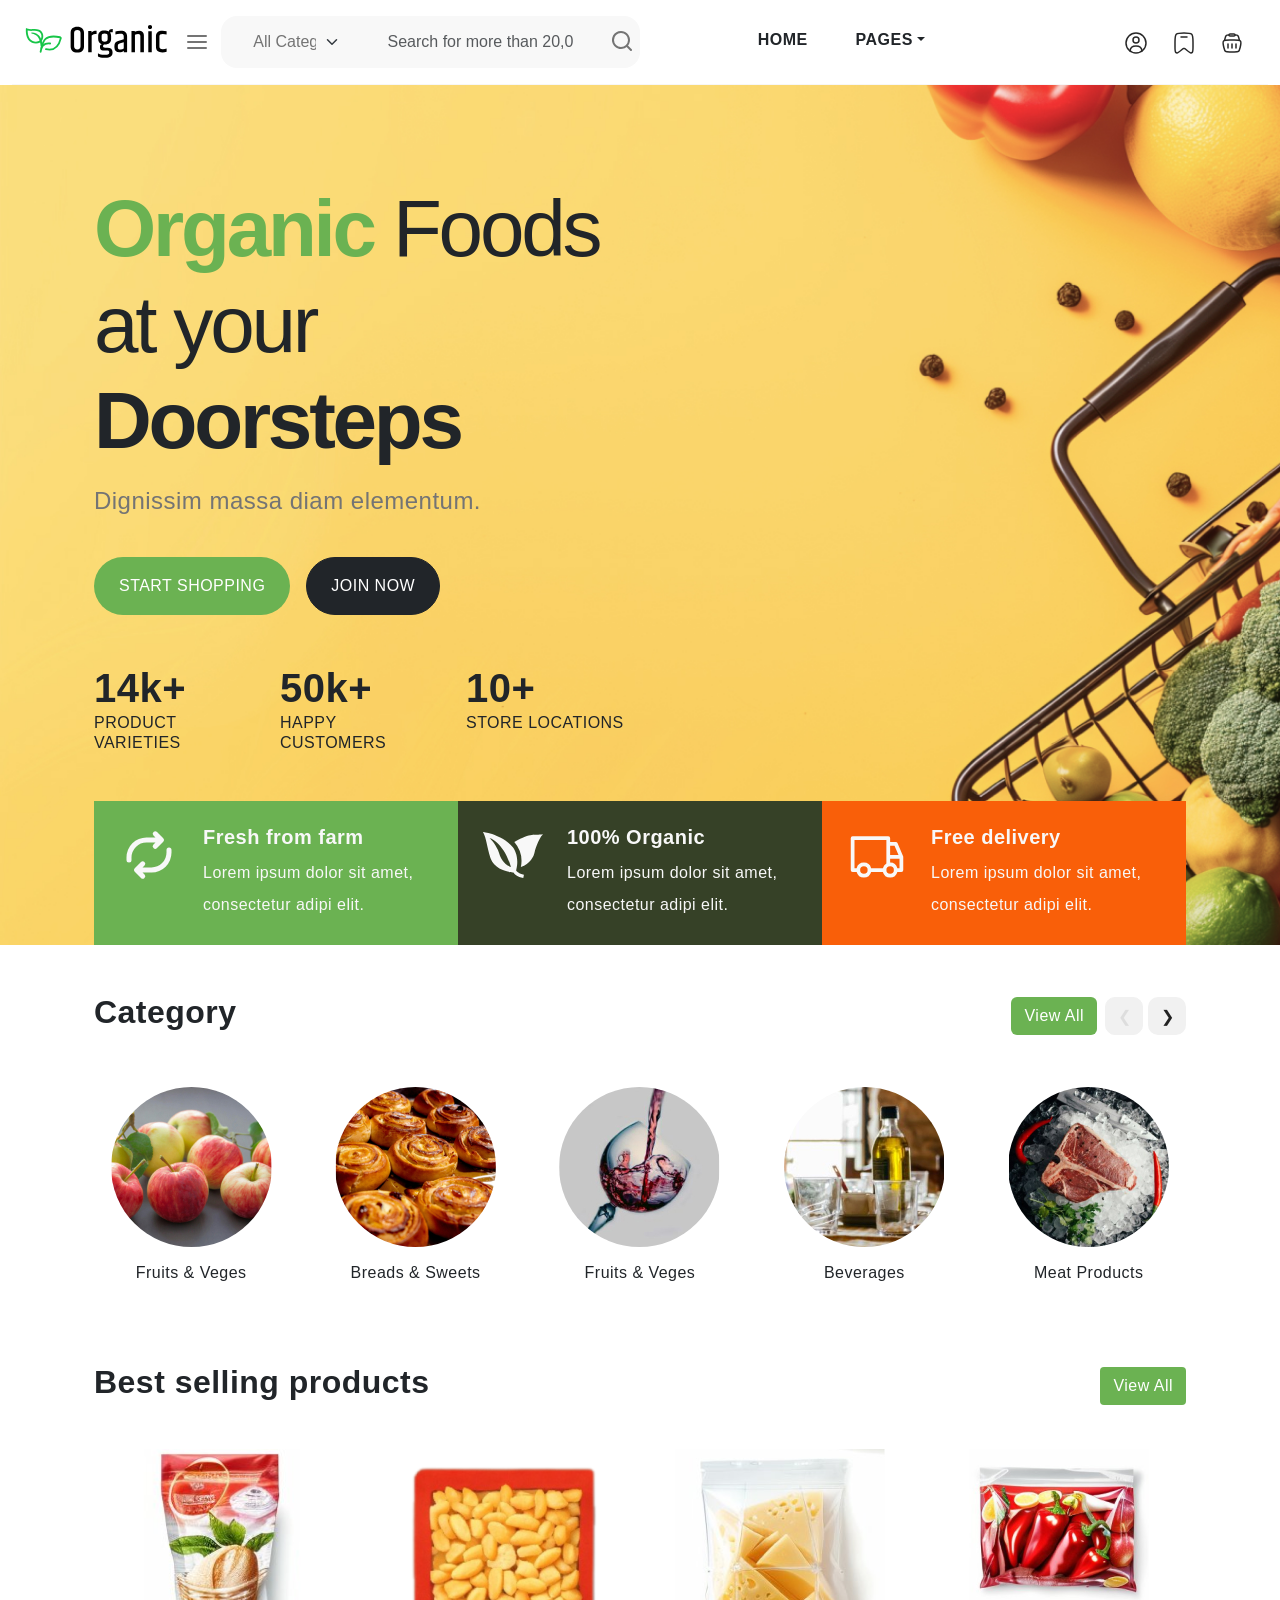
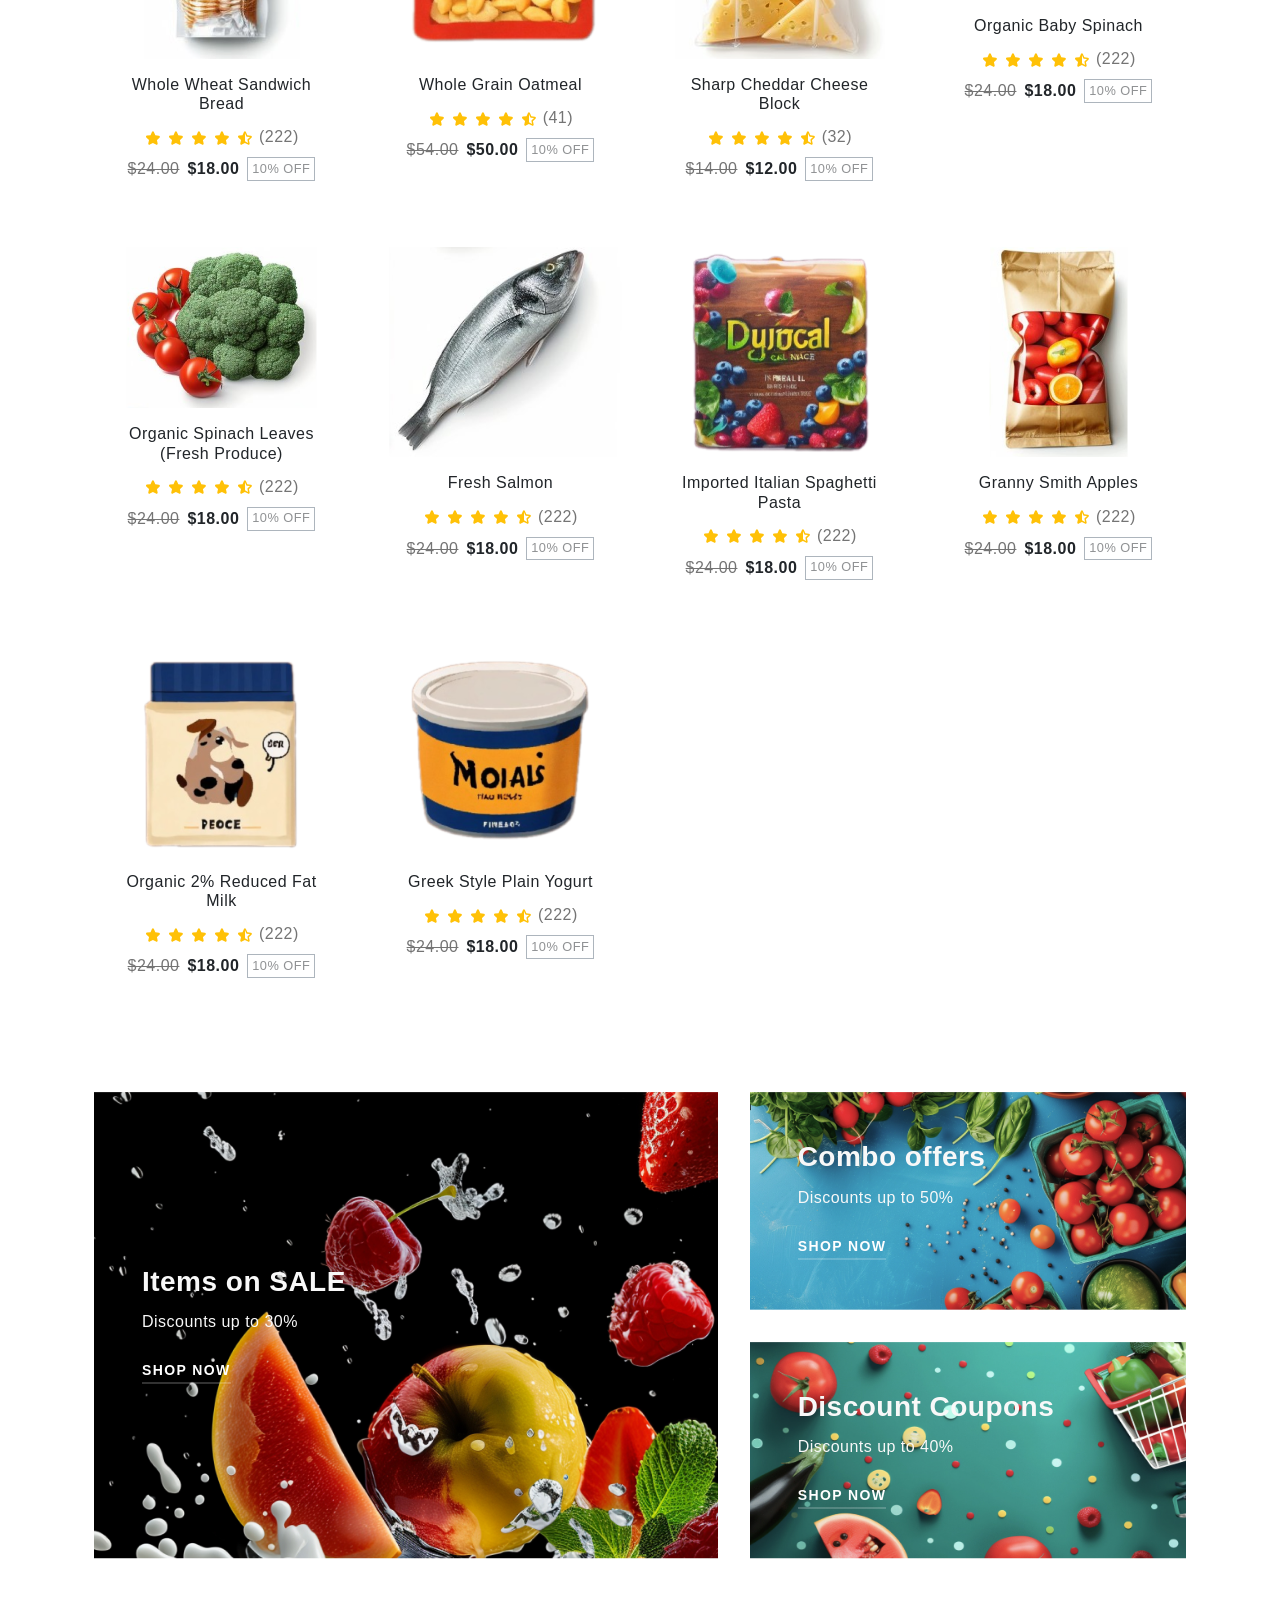
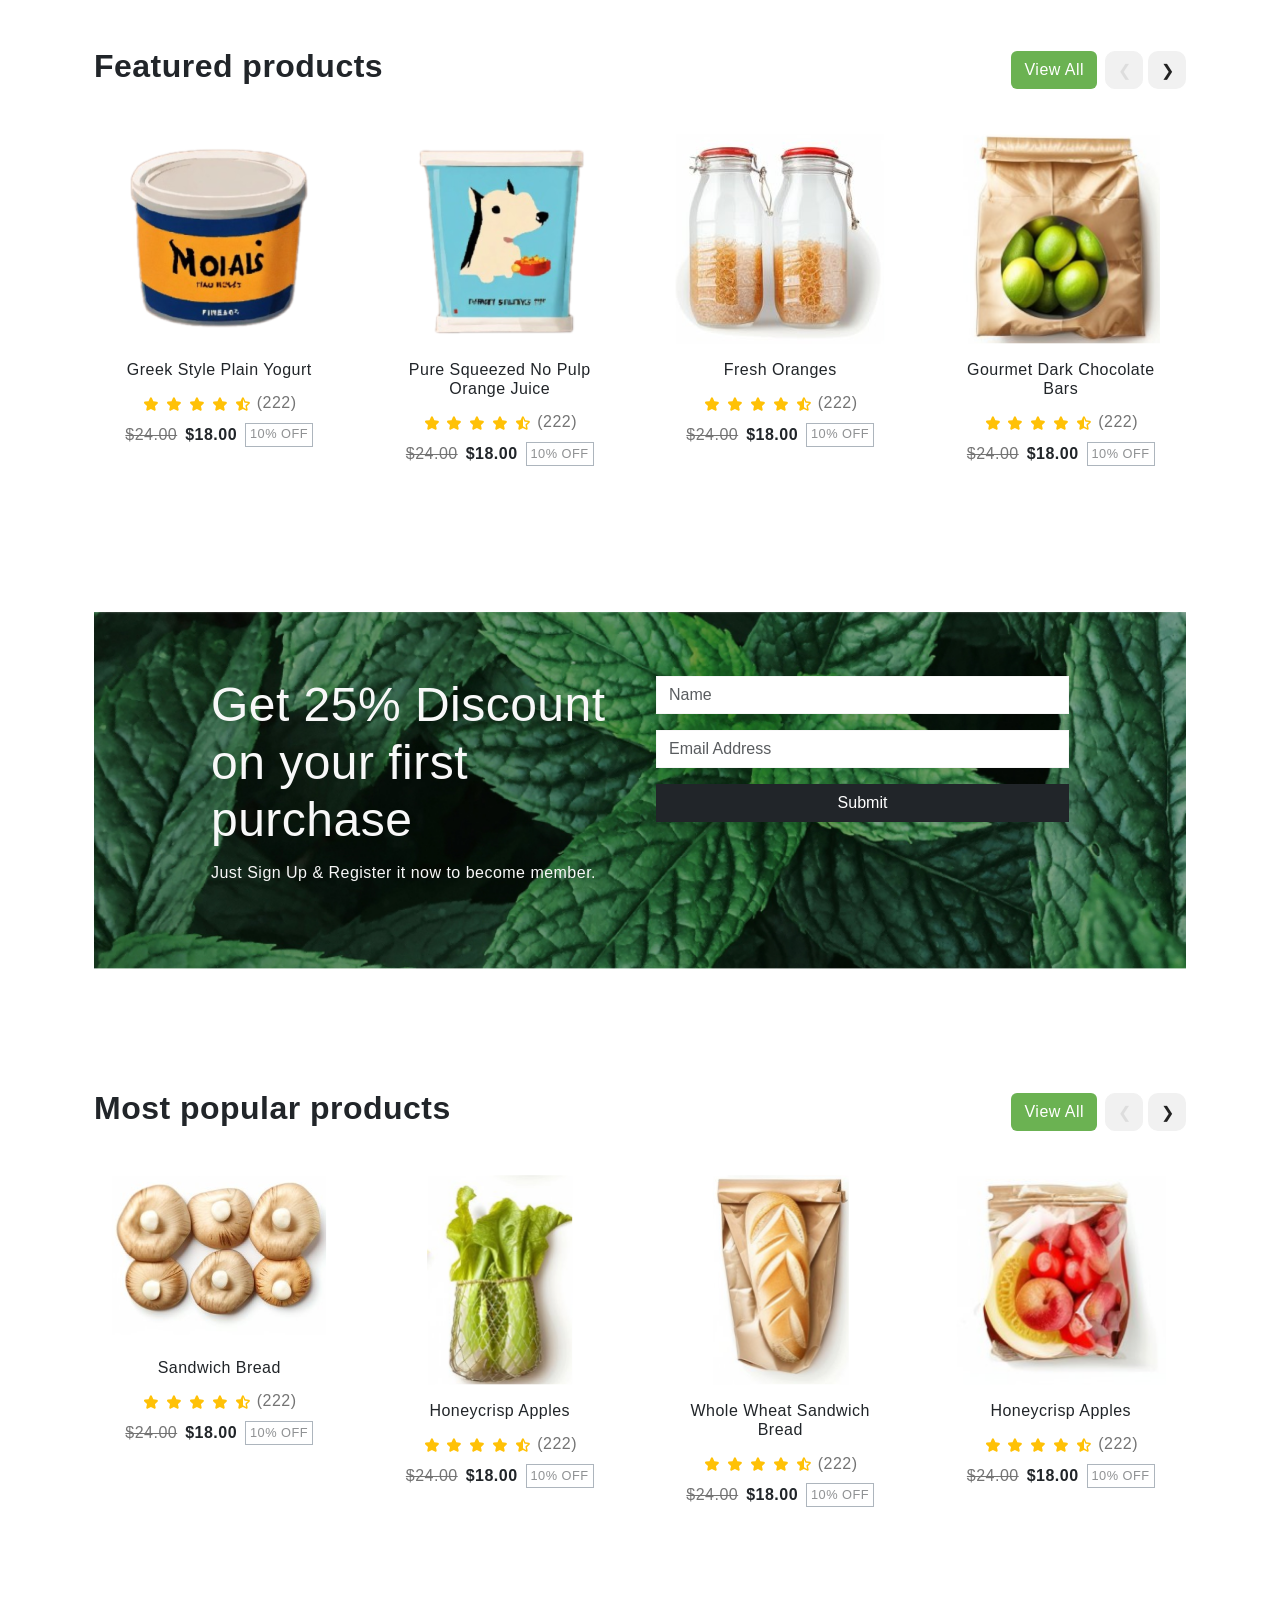
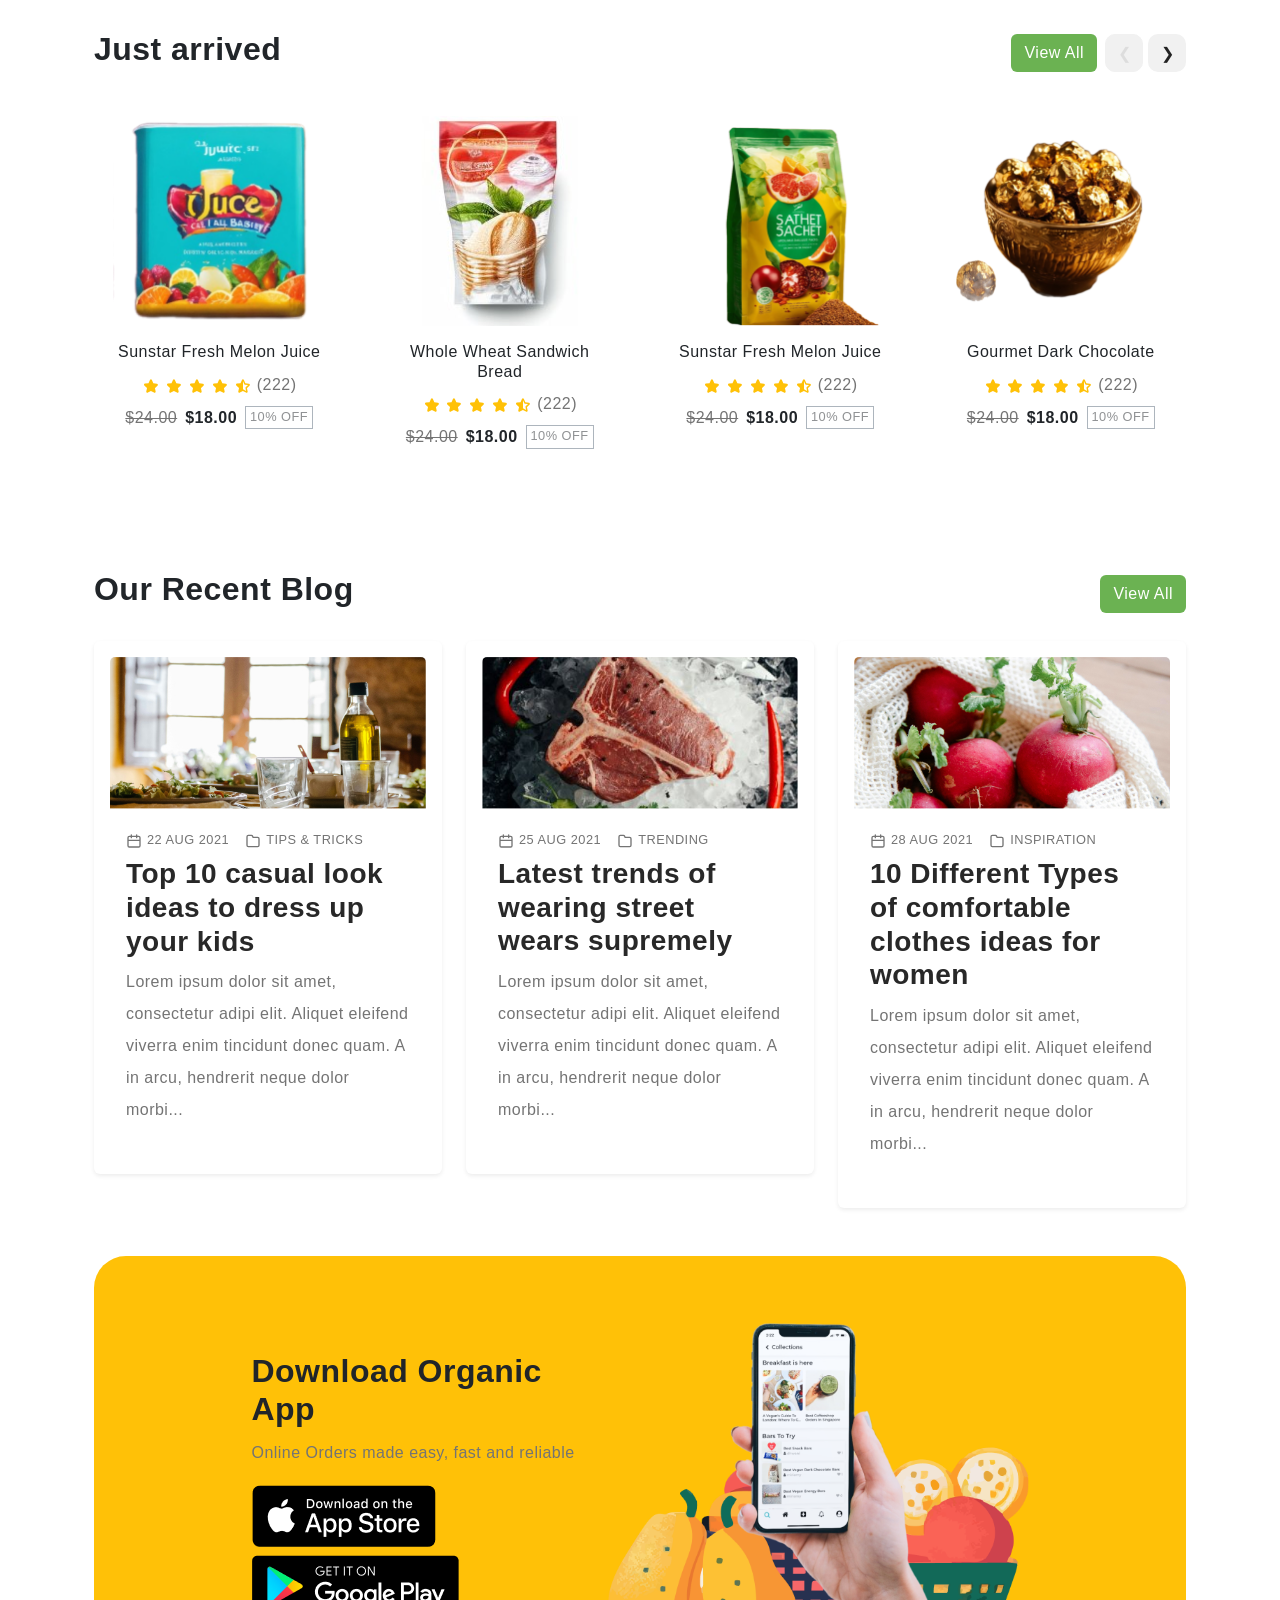
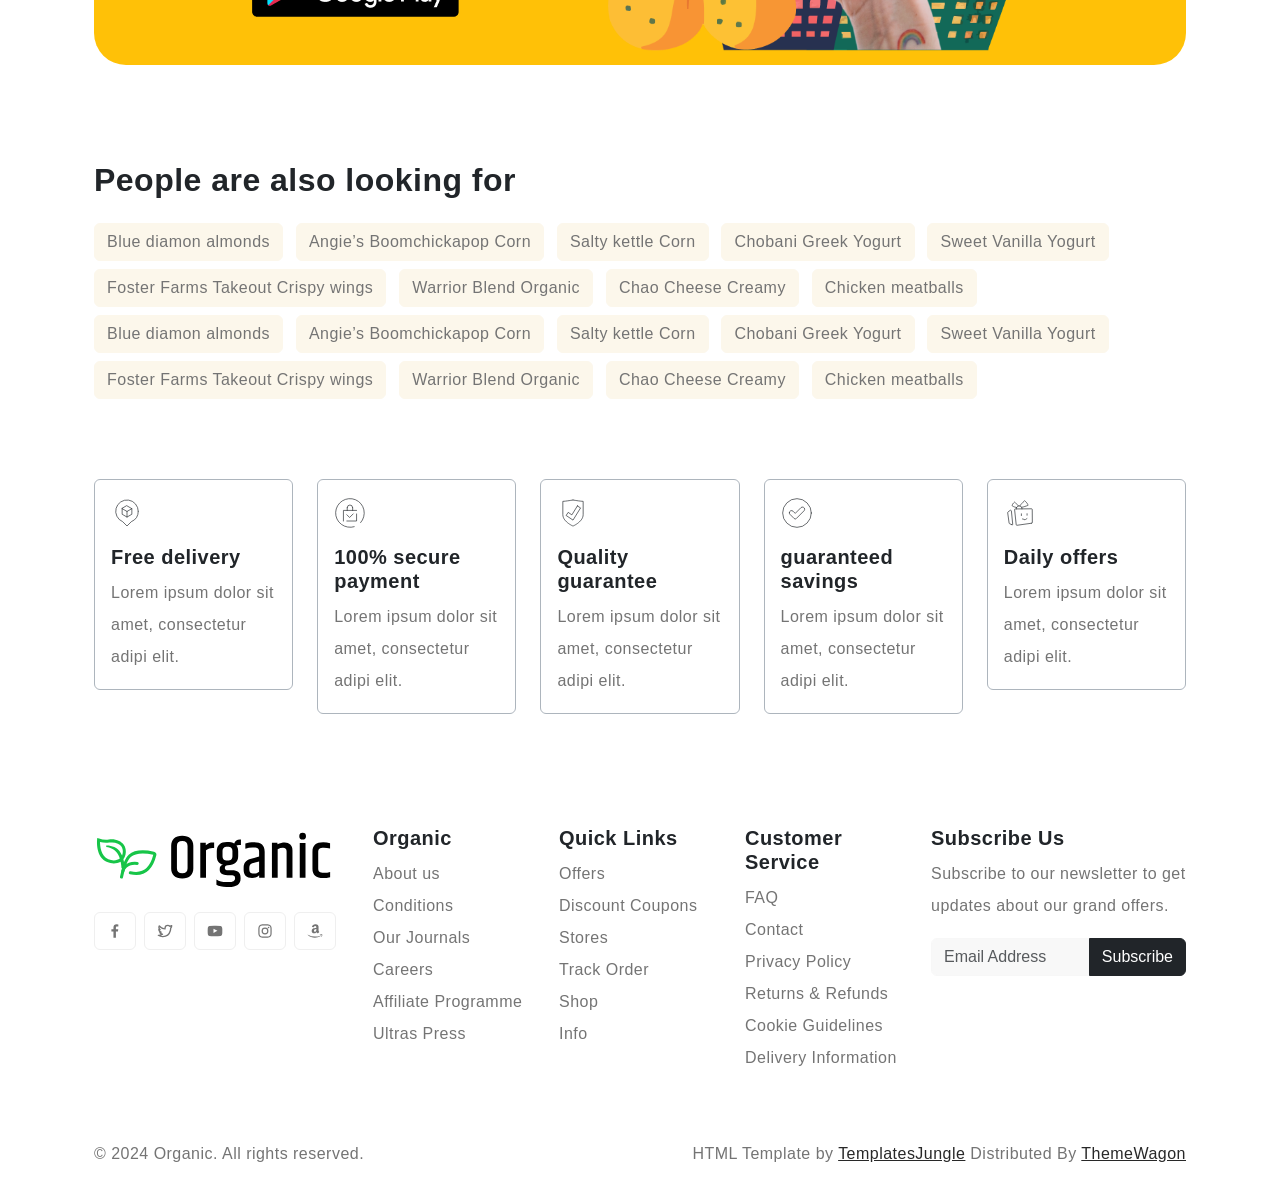
==== high-fidelity-prototype/organic-1.0.0/index.html @ 36dbe355 "add new bootstrap template" ====
<!DOCTYPE html>
<html lang="en">
  <head>
    <title>Organic - Grocery Store HTML Website Template</title>
    <meta charset="utf-8">
    <meta http-equiv="X-UA-Compatible" content="IE=edge">
    <meta name="viewport" content="width=device-width, initial-scale=1.0">
    <meta name="format-detection" content="telephone=no">
    <meta name="apple-mobile-web-app-capable" content="yes">
    <meta name="author" content="">
    <meta name="keywords" content="">
    <meta name="description" content="">

    <link rel="stylesheet" href="https://cdn.jsdelivr.net/npm/swiper@9/swiper-bundle.min.css">
    <link href="https://cdn.jsdelivr.net/npm/bootstrap@5.3.0-alpha3/dist/css/bootstrap.min.css" rel="stylesheet" integrity="sha384-KK94CHFLLe+nY2dmCWGMq91rCGa5gtU4mk92HdvYe+M/SXH301p5ILy+dN9+nJOZ" crossorigin="anonymous">
    <link rel="stylesheet" type="text/css" href="css/vendor.css">
    <link rel="stylesheet" type="text/css" href="style.css">

    <link rel="preconnect" href="https://fonts.googleapis.com">
    <link rel="preconnect" href="https://fonts.gstatic.com" crossorigin>
    <link href="https://fonts.googleapis.com/css2?family=Nunito:wght@400;700&family=Open+Sans:ital,wght@0,400;0,700;1,400;1,700&display=swap" rel="stylesheet">

  </head>
  <body>

    <svg xmlns="http://www.w3.org/2000/svg" style="display: none;">
      <defs>
        <symbol xmlns="http://www.w3.org/2000/svg" id="facebook" viewBox="0 0 24 24"><path fill="currentColor" d="M15.12 5.32H17V2.14A26.11 26.11 0 0 0 14.26 2c-2.72 0-4.58 1.66-4.58 4.7v2.62H6.61v3.56h3.07V22h3.68v-9.12h3.06l.46-3.56h-3.52V7.05c0-1.05.28-1.73 1.76-1.73Z"/></symbol>
        <symbol xmlns="http://www.w3.org/2000/svg" id="twitter" viewBox="0 0 24 24"><path fill="currentColor" d="M22.991 3.95a1 1 0 0 0-1.51-.86a7.48 7.48 0 0 1-1.874.794a5.152 5.152 0 0 0-3.374-1.242a5.232 5.232 0 0 0-5.223 5.063a11.032 11.032 0 0 1-6.814-3.924a1.012 1.012 0 0 0-.857-.365a.999.999 0 0 0-.785.5a5.276 5.276 0 0 0-.242 4.769l-.002.001a1.041 1.041 0 0 0-.496.89a3.042 3.042 0 0 0 .027.439a5.185 5.185 0 0 0 1.568 3.312a.998.998 0 0 0-.066.77a5.204 5.204 0 0 0 2.362 2.922a7.465 7.465 0 0 1-3.59.448A1 1 0 0 0 1.45 19.3a12.942 12.942 0 0 0 7.01 2.061a12.788 12.788 0 0 0 12.465-9.363a12.822 12.822 0 0 0 .535-3.646l-.001-.2a5.77 5.77 0 0 0 1.532-4.202Zm-3.306 3.212a.995.995 0 0 0-.234.702c.01.165.009.331.009.488a10.824 10.824 0 0 1-.454 3.08a10.685 10.685 0 0 1-10.546 7.93a10.938 10.938 0 0 1-2.55-.301a9.48 9.48 0 0 0 2.942-1.564a1 1 0 0 0-.602-1.786a3.208 3.208 0 0 1-2.214-.935q.224-.042.445-.105a1 1 0 0 0-.08-1.943a3.198 3.198 0 0 1-2.25-1.726a5.3 5.3 0 0 0 .545.046a1.02 1.02 0 0 0 .984-.696a1 1 0 0 0-.4-1.137a3.196 3.196 0 0 1-1.425-2.673c0-.066.002-.133.006-.198a13.014 13.014 0 0 0 8.21 3.48a1.02 1.02 0 0 0 .817-.36a1 1 0 0 0 .206-.867a3.157 3.157 0 0 1-.087-.729a3.23 3.23 0 0 1 3.226-3.226a3.184 3.184 0 0 1 2.345 1.02a.993.993 0 0 0 .921.298a9.27 9.27 0 0 0 1.212-.322a6.681 6.681 0 0 1-1.026 1.524Z"/></symbol>
        <symbol xmlns="http://www.w3.org/2000/svg" id="youtube" viewBox="0 0 24 24"><path fill="currentColor" d="M23 9.71a8.5 8.5 0 0 0-.91-4.13a2.92 2.92 0 0 0-1.72-1A78.36 78.36 0 0 0 12 4.27a78.45 78.45 0 0 0-8.34.3a2.87 2.87 0 0 0-1.46.74c-.9.83-1 2.25-1.1 3.45a48.29 48.29 0 0 0 0 6.48a9.55 9.55 0 0 0 .3 2a3.14 3.14 0 0 0 .71 1.36a2.86 2.86 0 0 0 1.49.78a45.18 45.18 0 0 0 6.5.33c3.5.05 6.57 0 10.2-.28a2.88 2.88 0 0 0 1.53-.78a2.49 2.49 0 0 0 .61-1a10.58 10.58 0 0 0 .52-3.4c.04-.56.04-3.94.04-4.54ZM9.74 14.85V8.66l5.92 3.11c-1.66.92-3.85 1.96-5.92 3.08Z"/></symbol>
        <symbol xmlns="http://www.w3.org/2000/svg" id="instagram" viewBox="0 0 24 24"><path fill="currentColor" d="M17.34 5.46a1.2 1.2 0 1 0 1.2 1.2a1.2 1.2 0 0 0-1.2-1.2Zm4.6 2.42a7.59 7.59 0 0 0-.46-2.43a4.94 4.94 0 0 0-1.16-1.77a4.7 4.7 0 0 0-1.77-1.15a7.3 7.3 0 0 0-2.43-.47C15.06 2 14.72 2 12 2s-3.06 0-4.12.06a7.3 7.3 0 0 0-2.43.47a4.78 4.78 0 0 0-1.77 1.15a4.7 4.7 0 0 0-1.15 1.77a7.3 7.3 0 0 0-.47 2.43C2 8.94 2 9.28 2 12s0 3.06.06 4.12a7.3 7.3 0 0 0 .47 2.43a4.7 4.7 0 0 0 1.15 1.77a4.78 4.78 0 0 0 1.77 1.15a7.3 7.3 0 0 0 2.43.47C8.94 22 9.28 22 12 22s3.06 0 4.12-.06a7.3 7.3 0 0 0 2.43-.47a4.7 4.7 0 0 0 1.77-1.15a4.85 4.85 0 0 0 1.16-1.77a7.59 7.59 0 0 0 .46-2.43c0-1.06.06-1.4.06-4.12s0-3.06-.06-4.12ZM20.14 16a5.61 5.61 0 0 1-.34 1.86a3.06 3.06 0 0 1-.75 1.15a3.19 3.19 0 0 1-1.15.75a5.61 5.61 0 0 1-1.86.34c-1 .05-1.37.06-4 .06s-3 0-4-.06a5.73 5.73 0 0 1-1.94-.3a3.27 3.27 0 0 1-1.1-.75a3 3 0 0 1-.74-1.15a5.54 5.54 0 0 1-.4-1.9c0-1-.06-1.37-.06-4s0-3 .06-4a5.54 5.54 0 0 1 .35-1.9A3 3 0 0 1 5 5a3.14 3.14 0 0 1 1.1-.8A5.73 5.73 0 0 1 8 3.86c1 0 1.37-.06 4-.06s3 0 4 .06a5.61 5.61 0 0 1 1.86.34a3.06 3.06 0 0 1 1.19.8a3.06 3.06 0 0 1 .75 1.1a5.61 5.61 0 0 1 .34 1.9c.05 1 .06 1.37.06 4s-.01 3-.06 4ZM12 6.87A5.13 5.13 0 1 0 17.14 12A5.12 5.12 0 0 0 12 6.87Zm0 8.46A3.33 3.33 0 1 1 15.33 12A3.33 3.33 0 0 1 12 15.33Z"/></symbol>
        <symbol xmlns="http://www.w3.org/2000/svg" id="amazon" viewBox="0 0 24 24"><path fill="currentColor" d="M1.04 17.52q.1-.16.32-.02a21.308 21.308 0 0 0 10.88 2.9a21.524 21.524 0 0 0 7.74-1.46q.1-.04.29-.12t.27-.12a.356.356 0 0 1 .47.12q.17.24-.11.44q-.36.26-.92.6a14.99 14.99 0 0 1-3.84 1.58A16.175 16.175 0 0 1 12 22a16.017 16.017 0 0 1-5.9-1.09a16.246 16.246 0 0 1-4.98-3.07a.273.273 0 0 1-.12-.2a.215.215 0 0 1 .04-.12Zm6.02-5.7a4.036 4.036 0 0 1 .68-2.36A4.197 4.197 0 0 1 9.6 7.98a10.063 10.063 0 0 1 2.66-.66q.54-.06 1.76-.16v-.34a3.562 3.562 0 0 0-.28-1.72a1.5 1.5 0 0 0-1.32-.6h-.16a2.189 2.189 0 0 0-1.14.42a1.64 1.64 0 0 0-.62 1a.508.508 0 0 1-.4.46L7.8 6.1q-.34-.08-.34-.36a.587.587 0 0 1 .02-.14a3.834 3.834 0 0 1 1.67-2.64A6.268 6.268 0 0 1 12.26 2h.5a5.054 5.054 0 0 1 3.56 1.18a3.81 3.81 0 0 1 .37.43a3.875 3.875 0 0 1 .27.41a2.098 2.098 0 0 1 .18.52q.08.34.12.47a2.856 2.856 0 0 1 .06.56q.02.43.02.51v4.84a2.868 2.868 0 0 0 .15.95a2.475 2.475 0 0 0 .29.62q.14.19.46.61a.599.599 0 0 1 .12.32a.346.346 0 0 1-.16.28q-1.66 1.44-1.8 1.56a.557.557 0 0 1-.58.04q-.28-.24-.49-.46t-.3-.32a4.466 4.466 0 0 1-.29-.39q-.2-.29-.28-.39a4.91 4.91 0 0 1-2.2 1.52a6.038 6.038 0 0 1-1.68.2a3.505 3.505 0 0 1-2.53-.95a3.553 3.553 0 0 1-.99-2.69Zm3.44-.4a1.895 1.895 0 0 0 .39 1.25a1.294 1.294 0 0 0 1.05.47a1.022 1.022 0 0 0 .17-.02a1.022 1.022 0 0 1 .15-.02a2.033 2.033 0 0 0 1.3-1.08a3.13 3.13 0 0 0 .33-.83a3.8 3.8 0 0 0 .12-.73q.01-.28.01-.92v-.5a7.287 7.287 0 0 0-1.76.16a2.144 2.144 0 0 0-1.76 2.22Zm8.4 6.44a.626.626 0 0 1 .12-.16a3.14 3.14 0 0 1 .96-.46a6.52 6.52 0 0 1 1.48-.22a1.195 1.195 0 0 1 .38.02q.9.08 1.08.3a.655.655 0 0 1 .08.36v.14a4.56 4.56 0 0 1-.38 1.65a3.84 3.84 0 0 1-1.06 1.53a.302.302 0 0 1-.18.08a.177.177 0 0 1-.08-.02q-.12-.06-.06-.22a7.632 7.632 0 0 0 .74-2.42a.513.513 0 0 0-.08-.32q-.2-.24-1.12-.24q-.34 0-.8.04q-.5.06-.92.12a.232.232 0 0 1-.16-.04a.065.065 0 0 1-.02-.08a.153.153 0 0 1 .02-.06Z"/></symbol>

        <symbol xmlns="http://www.w3.org/2000/svg" id="menu" viewBox="0 0 24 24"><path fill="currentColor" d="M2 6a1 1 0 0 1 1-1h18a1 1 0 1 1 0 2H3a1 1 0 0 1-1-1m0 6.032a1 1 0 0 1 1-1h18a1 1 0 1 1 0 2H3a1 1 0 0 1-1-1m1 5.033a1 1 0 1 0 0 2h18a1 1 0 0 0 0-2z"/></symbol>
        <symbol xmlns="http://www.w3.org/2000/svg" id="link" viewBox="0 0 24 24"><path fill="currentColor" d="M12 19a1 1 0 1 0-1-1a1 1 0 0 0 1 1Zm5 0a1 1 0 1 0-1-1a1 1 0 0 0 1 1Zm0-4a1 1 0 1 0-1-1a1 1 0 0 0 1 1Zm-5 0a1 1 0 1 0-1-1a1 1 0 0 0 1 1Zm7-12h-1V2a1 1 0 0 0-2 0v1H8V2a1 1 0 0 0-2 0v1H5a3 3 0 0 0-3 3v14a3 3 0 0 0 3 3h14a3 3 0 0 0 3-3V6a3 3 0 0 0-3-3Zm1 17a1 1 0 0 1-1 1H5a1 1 0 0 1-1-1v-9h16Zm0-11H4V6a1 1 0 0 1 1-1h1v1a1 1 0 0 0 2 0V5h8v1a1 1 0 0 0 2 0V5h1a1 1 0 0 1 1 1ZM7 15a1 1 0 1 0-1-1a1 1 0 0 0 1 1Zm0 4a1 1 0 1 0-1-1a1 1 0 0 0 1 1Z"/></symbol>
        <symbol xmlns="http://www.w3.org/2000/svg" id="arrow-right" viewBox="0 0 24 24"><path fill="currentColor" d="M17.92 11.62a1 1 0 0 0-.21-.33l-5-5a1 1 0 0 0-1.42 1.42l3.3 3.29H7a1 1 0 0 0 0 2h7.59l-3.3 3.29a1 1 0 0 0 0 1.42a1 1 0 0 0 1.42 0l5-5a1 1 0 0 0 .21-.33a1 1 0 0 0 0-.76Z"/></symbol>
        <symbol xmlns="http://www.w3.org/2000/svg" id="category" viewBox="0 0 24 24"><path fill="currentColor" d="M19 5.5h-6.28l-.32-1a3 3 0 0 0-2.84-2H5a3 3 0 0 0-3 3v13a3 3 0 0 0 3 3h14a3 3 0 0 0 3-3v-10a3 3 0 0 0-3-3Zm1 13a1 1 0 0 1-1 1H5a1 1 0 0 1-1-1v-13a1 1 0 0 1 1-1h4.56a1 1 0 0 1 .95.68l.54 1.64a1 1 0 0 0 .95.68h7a1 1 0 0 1 1 1Z"/></symbol>
        <symbol xmlns="http://www.w3.org/2000/svg" id="calendar" viewBox="0 0 24 24"><path fill="currentColor" d="M19 4h-2V3a1 1 0 0 0-2 0v1H9V3a1 1 0 0 0-2 0v1H5a3 3 0 0 0-3 3v12a3 3 0 0 0 3 3h14a3 3 0 0 0 3-3V7a3 3 0 0 0-3-3Zm1 15a1 1 0 0 1-1 1H5a1 1 0 0 1-1-1v-7h16Zm0-9H4V7a1 1 0 0 1 1-1h2v1a1 1 0 0 0 2 0V6h6v1a1 1 0 0 0 2 0V6h2a1 1 0 0 1 1 1Z"/></symbol>
        <symbol xmlns="http://www.w3.org/2000/svg" id="heart" viewBox="0 0 24 24"><path fill="currentColor" d="M20.16 4.61A6.27 6.27 0 0 0 12 4a6.27 6.27 0 0 0-8.16 9.48l7.45 7.45a1 1 0 0 0 1.42 0l7.45-7.45a6.27 6.27 0 0 0 0-8.87Zm-1.41 7.46L12 18.81l-6.75-6.74a4.28 4.28 0 0 1 3-7.3a4.25 4.25 0 0 1 3 1.25a1 1 0 0 0 1.42 0a4.27 4.27 0 0 1 6 6.05Z"/></symbol>
        <symbol xmlns="http://www.w3.org/2000/svg" id="plus" viewBox="0 0 24 24"><path fill="currentColor" d="M19 11h-6V5a1 1 0 0 0-2 0v6H5a1 1 0 0 0 0 2h6v6a1 1 0 0 0 2 0v-6h6a1 1 0 0 0 0-2Z"/></symbol>
        <symbol xmlns="http://www.w3.org/2000/svg" id="minus" viewBox="0 0 24 24"><path fill="currentColor" d="M19 11H5a1 1 0 0 0 0 2h14a1 1 0 0 0 0-2Z"/></symbol>
        <symbol xmlns="http://www.w3.org/2000/svg" id="cart" viewBox="0 0 24 24"><path fill="currentColor" d="M8.5 19a1.5 1.5 0 1 0 1.5 1.5A1.5 1.5 0 0 0 8.5 19ZM19 16H7a1 1 0 0 1 0-2h8.491a3.013 3.013 0 0 0 2.885-2.176l1.585-5.55A1 1 0 0 0 19 5H6.74a3.007 3.007 0 0 0-2.82-2H3a1 1 0 0 0 0 2h.921a1.005 1.005 0 0 1 .962.725l.155.545v.005l1.641 5.742A3 3 0 0 0 7 18h12a1 1 0 0 0 0-2Zm-1.326-9l-1.22 4.274a1.005 1.005 0 0 1-.963.726H8.754l-.255-.892L7.326 7ZM16.5 19a1.5 1.5 0 1 0 1.5 1.5a1.5 1.5 0 0 0-1.5-1.5Z"/></symbol>
        <symbol xmlns="http://www.w3.org/2000/svg" id="check" viewBox="0 0 24 24"><path fill="currentColor" d="M18.71 7.21a1 1 0 0 0-1.42 0l-7.45 7.46l-3.13-3.14A1 1 0 1 0 5.29 13l3.84 3.84a1 1 0 0 0 1.42 0l8.16-8.16a1 1 0 0 0 0-1.47Z"/></symbol>
        <symbol xmlns="http://www.w3.org/2000/svg" id="trash" viewBox="0 0 24 24"><path fill="currentColor" d="M10 18a1 1 0 0 0 1-1v-6a1 1 0 0 0-2 0v6a1 1 0 0 0 1 1ZM20 6h-4V5a3 3 0 0 0-3-3h-2a3 3 0 0 0-3 3v1H4a1 1 0 0 0 0 2h1v11a3 3 0 0 0 3 3h8a3 3 0 0 0 3-3V8h1a1 1 0 0 0 0-2ZM10 5a1 1 0 0 1 1-1h2a1 1 0 0 1 1 1v1h-4Zm7 14a1 1 0 0 1-1 1H8a1 1 0 0 1-1-1V8h10Zm-3-1a1 1 0 0 0 1-1v-6a1 1 0 0 0-2 0v6a1 1 0 0 0 1 1Z"/></symbol>
        <symbol xmlns="http://www.w3.org/2000/svg" id="search" viewBox="0 0 24 24"><path fill="currentColor" d="M21.71 20.29L18 16.61A9 9 0 1 0 16.61 18l3.68 3.68a1 1 0 0 0 1.42 0a1 1 0 0 0 0-1.39ZM11 18a7 7 0 1 1 7-7a7 7 0 0 1-7 7Z"/></symbol>
        <symbol xmlns="http://www.w3.org/2000/svg" id="close" viewBox="0 0 15 15"><path fill="currentColor" d="M7.953 3.788a.5.5 0 0 0-.906 0L6.08 5.85l-2.154.33a.5.5 0 0 0-.283.843l1.574 1.613l-.373 2.284a.5.5 0 0 0 .736.518l1.92-1.063l1.921 1.063a.5.5 0 0 0 .736-.519l-.373-2.283l1.574-1.613a.5.5 0 0 0-.283-.844L8.921 5.85l-.968-2.062Z"/></symbol>
        
        <symbol xmlns="http://www.w3.org/2000/svg" id="package" viewBox="0 0 48 48"><path fill="none" stroke="currentColor" stroke-linecap="round" stroke-linejoin="round" d="m24 13.264l7.288 4.21L24 21.681l-7.288-4.209Z"/><path fill="none" stroke="currentColor" stroke-linecap="round" stroke-linejoin="round" d="M16.712 17.473v8.418L24 30.101l7.288-4.21v-8.418M24 30.1v-8.418"/><path fill="none" stroke="currentColor" stroke-linecap="round" stroke-linejoin="round" d="M40.905 21.405a16.905 16.905 0 1 0-23.389 15.611L24 43.5l6.484-6.484a16.906 16.906 0 0 0 10.42-15.611"/></symbol>
        <symbol xmlns="http://www.w3.org/2000/svg" id="secure" viewBox="0 0 48 48"><path fill="none" stroke="currentColor" stroke-linecap="round" stroke-linejoin="round" d="M14.134 36V20.11h19.732M19.279 36h14.587V25.45"/><path fill="none" stroke="currentColor" stroke-linecap="round" stroke-linejoin="round" d="m19.246 26.606l4.135 4.135l5.373-5.372m-8.934-9.282a4.087 4.087 0 1 1 8.174 0m0 0v4.023m-8.172-4.108v4.108"/><path fill="none" stroke="currentColor" stroke-linecap="round" stroke-linejoin="round" d="M30.288 44.566a21.516 21.516 0 1 1 9.69-6.18"/></symbol>
        <symbol xmlns="http://www.w3.org/2000/svg" id="quality" viewBox="0 0 48 48"><path fill="none" stroke="currentColor" stroke-linecap="round" stroke-linejoin="round" d="m30.59 13.45l4.77 2.94L24 34.68l-10.33-7l3.11-4.6l5.52 3.71l8.26-13.38Z"/><path fill="none" stroke="currentColor" stroke-linecap="round" stroke-linejoin="round" d="M24 4.5s-11.26 2-15.25 2v20a11.16 11.16 0 0 0 .8 4.1a15 15 0 0 0 2 3.61a22 22 0 0 0 2.81 3.07a34.47 34.47 0 0 0 3 2.48a34 34 0 0 0 2.89 1.86c1 .59 1.71 1 2.13 1.19l1 .49a1.44 1.44 0 0 0 1.24 0l1-.49c.42-.2 1.13-.6 2.13-1.19a34 34 0 0 0 2.89-1.86a34.47 34.47 0 0 0 3-2.48a22 22 0 0 0 2.81-3.07a15 15 0 0 0 2-3.61a11.16 11.16 0 0 0 .8-4.1v-20c-3.99.03-15.25-2-15.25-2"/></symbol>
        <symbol xmlns="http://www.w3.org/2000/svg" id="savings" viewBox="0 0 48 48"><circle cx="24" cy="24" r="21.5" fill="none" stroke="currentColor" stroke-linecap="round" stroke-linejoin="round"/><path fill="none" stroke="currentColor" stroke-linecap="round" stroke-linejoin="round" d="M12.5 23.684a3.298 3.298 0 0 1 5.63-2.332l3.212 3.212h0l8.53-8.53a3.298 3.298 0 0 1 5.628 2.333h0c0 .875-.348 1.714-.966 2.333L22.983 32.25a2.321 2.321 0 0 1-3.283 0l-6.234-6.233a3.298 3.298 0 0 1-.966-2.333"/></symbol>
        <symbol xmlns="http://www.w3.org/2000/svg" id="offers" viewBox="0 0 48 48"><path fill="none" stroke="currentColor" stroke-linecap="round" stroke-linejoin="round" d="m41.556 39.297l-22.022 3.11a1.097 1.097 0 0 1-1.245-.97l-2.352-22.311a1.097 1.097 0 0 1 1.08-1.213l24.238-.229a1.097 1.097 0 0 1 1.108 1.09l.137 19.429c.004.55-.4 1.017-.944 1.094M26.1 25.258v2.579m8.494-2.731v2.175"/><path fill="none" stroke="currentColor" stroke-linecap="round" stroke-linejoin="round" d="M34.343 32.346c-1.437.828-1.926 1.198-2.774 1.988c-1.19-.457-2.284-1.228-3.797-1.456m-15.953 8.721l-3.49-1.6a1.12 1.12 0 0 1-.643-.863L5.511 23.593c-.056-.4.108-.8.43-1.046l3.15-2.406a1.257 1.257 0 0 1 2.014.874l1.966 19.69a.887.887 0 0 1-1.252.894m11.989-28.112c.214-.456.964-1.716 2.76-3.618c3.108-3.323 4.26-4.288 4.26-4.288s1.42.75 3.27 3.109c1.876 2.358 1.93 3.832 1.93 3.832s.67-.08-4.797 1.688c-3.055.991-4.368 1.152-4.931 1.152"/><path fill="none" stroke="currentColor" stroke-linecap="round" stroke-linejoin="round" d="M26.97 17.828v-.054c0-.884-.241-1.715-.67-2.412c-.563-.91-1.447-1.608-2.492-1.876a3.58 3.58 0 0 0-1.072-.16c-.429 0-.858.053-1.233.214c-1.152.348-2.063 1.18-2.573 2.278a4.747 4.747 0 0 0-.428 1.956v.134"/><path fill="none" stroke="currentColor" stroke-linecap="round" stroke-linejoin="round" d="M18.93 15.818c-.562-.107-1.5-.349-3.135-.884c-2.304-.75-3.43-1.528-3.43-1.528s-.456-1.393 1.045-3.296s2.653-2.52 2.653-2.52s.911.778 3.43 3.485c1.26 1.313 1.796 2.09 2.01 2.465h.027"/></symbol>
        
        <symbol xmlns="http://www.w3.org/2000/svg" id="delivery" viewBox="0 0 32 32"><path fill="currentColor" d="m29.92 16.61l-3-7A1 1 0 0 0 26 9h-3V7a1 1 0 0 0-1-1H3a1 1 0 0 0-1 1v17a1 1 0 0 0 1 1h2.14a4 4 0 0 0 7.72 0h6.28a4 4 0 0 0 7.72 0H29a1 1 0 0 0 1-1v-7a1 1 0 0 0-.08-.39M23 11h2.34l2.14 5H23ZM9 26a2 2 0 1 1 2-2a2 2 0 0 1-2 2m10.14-3h-6.28a4 4 0 0 0-7.72 0H4V8h17v12.56A4 4 0 0 0 19.14 23M23 26a2 2 0 1 1 2-2a2 2 0 0 1-2 2m5-3h-1.14A4 4 0 0 0 23 20v-2h5Z"/></symbol>
        <symbol xmlns="http://www.w3.org/2000/svg" id="organic" viewBox="0 0 24 24"><path fill="currentColor" d="M0 2.84c1.402 2.71 1.445 5.241 2.977 10.4c1.855 5.341 8.703 5.701 9.21 5.711c.46.726 1.513 1.704 3.926 2.21l.268-1.272c-2.082-.436-2.844-1.239-3.106-1.68l-.005.006c.087-.484 1.523-5.377-1.323-9.352C7.182 3.583 0 2.84 0 2.84m24 .84c-3.898.611-4.293-.92-11.473 3.093a11.879 11.879 0 0 1 2.625 10.05c3.723-1.486 5.166-3.976 5.606-6.466c0 0 1.27-4.716 3.242-6.677M12.527 6.773l-.002-.002v.004zM2.643 5.22s5.422 1.426 8.543 11.543c-2.945-.889-4.203-3.796-4.63-5.168h.006a15.863 15.863 0 0 0-3.92-6.375z"/></symbol>
        <symbol xmlns="http://www.w3.org/2000/svg" id="fresh" viewBox="0 0 24 24"><g fill="none"><path d="M24 0v24H0V0zM12.594 23.258l-.012.002l-.071.035l-.02.004l-.014-.004l-.071-.036c-.01-.003-.019 0-.024.006l-.004.01l-.017.428l.005.02l.01.013l.104.074l.015.004l.012-.004l.104-.074l.012-.016l.004-.017l-.017-.427c-.002-.01-.009-.017-.016-.018m.264-.113l-.014.002l-.184.093l-.01.01l-.003.011l.018.43l.005.012l.008.008l.201.092c.012.004.023 0 .029-.008l.004-.014l-.034-.614c-.003-.012-.01-.02-.02-.022m-.715.002a.023.023 0 0 0-.027.006l-.006.014l-.034.614c0 .012.007.02.017.024l.015-.002l.201-.093l.01-.008l.003-.011l.018-.43l-.003-.012l-.01-.01z"/><path fill="currentColor" d="M20 9a1 1 0 0 1 1 1v1a8 8 0 0 1-8 8H9.414l.793.793a1 1 0 0 1-1.414 1.414l-2.496-2.496a.997.997 0 0 1-.287-.567L6 17.991a.996.996 0 0 1 .237-.638l.056-.06l2.5-2.5a1 1 0 0 1 1.414 1.414L9.414 17H13a6 6 0 0 0 6-6v-1a1 1 0 0 1 1-1m-4.793-6.207l2.5 2.5a1 1 0 0 1 0 1.414l-2.5 2.5a1 1 0 1 1-1.414-1.414L14.586 7H11a6 6 0 0 0-6 6v1a1 1 0 1 1-2 0v-1a8 8 0 0 1 8-8h3.586l-.793-.793a1 1 0 0 1 1.414-1.414"/></g></symbol>

        <symbol xmlns="http://www.w3.org/2000/svg" id="star-full" viewBox="0 0 24 24"><path fill="currentColor" d="m3.1 11.3l3.6 3.3l-1 4.6c-.1.6.1 1.2.6 1.5c.2.2.5.3.8.3c.2 0 .4 0 .6-.1c0 0 .1 0 .1-.1l4.1-2.3l4.1 2.3s.1 0 .1.1c.5.2 1.1.2 1.5-.1c.5-.3.7-.9.6-1.5l-1-4.6c.4-.3 1-.9 1.6-1.5l1.9-1.7l.1-.1c.4-.4.5-1 .3-1.5s-.6-.9-1.2-1h-.1l-4.7-.5l-1.9-4.3s0-.1-.1-.1c-.1-.7-.6-1-1.1-1c-.5 0-1 .3-1.3.8c0 0 0 .1-.1.1L8.7 8.2L4 8.7h-.1c-.5.1-1 .5-1.2 1c-.1.6 0 1.2.4 1.6"/></symbol>
        <symbol xmlns="http://www.w3.org/2000/svg" id="star-half" viewBox="0 0 24 24"><path fill="currentColor" d="m3.1 11.3l3.6 3.3l-1 4.6c-.1.6.1 1.2.6 1.5c.2.2.5.3.8.3c.2 0 .4 0 .6-.1c0 0 .1 0 .1-.1l4.1-2.3l4.1 2.3s.1 0 .1.1c.5.2 1.1.2 1.5-.1c.5-.3.7-.9.6-1.5l-1-4.6c.4-.3 1-.9 1.6-1.5l1.9-1.7l.1-.1c.4-.4.5-1 .3-1.5s-.6-.9-1.2-1h-.1l-4.7-.5l-1.9-4.3s0-.1-.1-.1c-.1-.7-.6-1-1.1-1c-.5 0-1 .3-1.3.8c0 0 0 .1-.1.1L8.7 8.2L4 8.7h-.1c-.5.1-1 .5-1.2 1c-.1.6 0 1.2.4 1.6m8.9 5V5.8l1.7 3.8c.1.3.5.5.8.6l4.2.5l-3.1 2.8c-.3.2-.4.6-.3 1c0 .2.5 2.2.8 4.1l-3.6-2.1c-.2-.2-.3-.2-.5-.2"/></symbol>

        <symbol xmlns="http://www.w3.org/2000/svg" id="user" viewBox="0 0 24 24"><g fill="none" stroke="currentColor" stroke-width="1.5"><circle cx="12" cy="9" r="3"/><circle cx="12" cy="12" r="10"/><path stroke-linecap="round" d="M17.97 20c-.16-2.892-1.045-5-5.97-5s-5.81 2.108-5.97 5"/></g></symbol>
        <symbol xmlns="http://www.w3.org/2000/svg" id="wishlist" viewBox="0 0 24 24"><g fill="none" stroke="currentColor" stroke-width="1.5"><path d="M21 16.09v-4.992c0-4.29 0-6.433-1.318-7.766C18.364 2 16.242 2 12 2C7.757 2 5.636 2 4.318 3.332C3 4.665 3 6.81 3 11.098v4.993c0 3.096 0 4.645.734 5.321c.35.323.792.526 1.263.58c.987.113 2.14-.907 4.445-2.946c1.02-.901 1.529-1.352 2.118-1.47c.29-.06.59-.06.88 0c.59.118 1.099.569 2.118 1.47c2.305 2.039 3.458 3.059 4.445 2.945c.47-.053.913-.256 1.263-.579c.734-.676.734-2.224.734-5.321Z"/><path stroke-linecap="round" d="M15 6H9"/></g></symbol>
        <symbol xmlns="http://www.w3.org/2000/svg" id="shopping-bag" viewBox="0 0 24 24"><g fill="none" stroke="currentColor" stroke-width="1.5"><path d="M3.864 16.455c-.858-3.432-1.287-5.147-.386-6.301C4.378 9 6.148 9 9.685 9h4.63c3.538 0 5.306 0 6.207 1.154c.901 1.153.472 2.87-.386 6.301c-.546 2.183-.818 3.274-1.632 3.91c-.814.635-1.939.635-4.189.635h-4.63c-2.25 0-3.375 0-4.189-.635c-.814-.636-1.087-1.727-1.632-3.91Z"/><path d="m19.5 9.5l-.71-2.605c-.274-1.005-.411-1.507-.692-1.886A2.5 2.5 0 0 0 17 4.172C16.56 4 16.04 4 15 4M4.5 9.5l.71-2.605c.274-1.005.411-1.507.692-1.886A2.5 2.5 0 0 1 7 4.172C7.44 4 7.96 4 9 4"/><path d="M9 4a1 1 0 0 1 1-1h4a1 1 0 1 1 0 2h-4a1 1 0 0 1-1-1Z"/><path stroke-linecap="round" stroke-linejoin="round" d="M8 13v4m8-4v4m-4-4v4"/></g></symbol>

        <symbol xmlns="http://www.w3.org/2000/svg" id="fruits" viewBox="0 0 48 48"><g fill="currentColor" fill-rule="evenodd" clip-rule="evenodd"><path d="M18.88 7.566a1 1 0 0 1 1 1v6.6a1 1 0 1 1-2 0v-6.6a1 1 0 0 1 1-1"/><path d="M11.78 13.905c1.13-.27 2.283-.065 3.48.553c.975.505 1.667.736 2.206.847c.538.112.966.114 1.483.114v2h-.02c-.516 0-1.12 0-1.868-.155c-.757-.157-1.622-.462-2.72-1.03c-.878-.453-1.54-.517-2.096-.384c-.584.14-1.201.53-1.912 1.264c-1.632 1.688-2.139 3.426-2.316 4.762c-.1 1.644.197 4.89 1.668 8.063c.5 1.08 1.21 2.57 2.076 3.737c.432.582.866 1.03 1.283 1.306c.405.267.741.34 1.046.288c3.123-.538 3.71-.551 4.319-.551h1.037v2H18.38c-.422 0-.92 0-3.95.522c-.94.162-1.787-.127-2.488-.59c-.689-.455-1.284-1.106-1.787-1.783c-1.005-1.353-1.791-3.024-2.284-4.088c-1.638-3.532-1.972-7.137-1.848-9.064l.003-.032l.004-.032c.212-1.644.844-3.839 2.866-5.928c.845-.874 1.783-1.556 2.885-1.82"/><path d="M14.64 11.41c1.496 1.431 2.307 3.166 2.307 4.51a1 1 0 1 0 2 0c0-2.05-1.168-4.275-2.925-5.956C14.244 8.265 11.743 7 8.896 7a1 1 0 0 0 0 2c2.244 0 4.268.999 5.743 2.41"/><path d="M8.574 7.009a1 1 0 0 1 1.116.868c.492 3.93 3.945 6 6.734 7.115a1 1 0 0 1-.743 1.857c-2.869-1.147-7.335-3.604-7.975-8.724a1 1 0 0 1 .868-1.116m17.188 6.894c-1.152-.264-2.334-.066-3.57.548c-1.02.506-1.747.74-2.317.853c-.57.113-1.022.115-1.56.115a1 1 0 0 0 0 2h.019c.537 0 1.16 0 1.93-.153c.781-.155 1.676-.458 2.816-1.024c.924-.458 1.632-.528 2.236-.39c.626.144 1.277.542 2.017 1.277c1.716 1.703 2.235 3.452 2.414 4.784a1 1 0 0 0 1.982-.266c-.222-1.653-.884-3.85-2.987-5.938c-.881-.874-1.85-1.548-2.98-1.806m.945 20.377a1 1 0 0 0-1.414.027c-.757.786-1.393 1.05-1.931.962c-3.252-.538-3.86-.55-4.485-.55a1 1 0 0 0 0 2h.028c.447 0 .967 0 4.13.523c1.522.252 2.785-.599 3.699-1.548a1 1 0 0 0-.027-1.415"/><path d="M32.65 16.103c-1.003 1.81-1.263 3.709-.864 4.992a1 1 0 1 1-1.91.594c-.609-1.959-.153-4.43 1.025-6.556c1.193-2.152 3.206-4.101 5.925-4.947a1 1 0 1 1 .594 1.91c-2.143.666-3.78 2.222-4.77 4.007"/><path d="M34.719 17.379c-1.168 1.71-2.748 2.793-4.073 3.013a1 1 0 1 0 .326 1.973c2.023-.335 4.027-1.851 5.398-3.858c1.388-2.032 2.227-4.706 1.762-7.515a1 1 0 1 0-1.974.326c.367 2.214-.288 4.375-1.44 6.06"/><path d="M31.78 23a2.5 2.5 0 1 0 0 5a2.5 2.5 0 0 0 0-5m-4.5 2.5a4.5 4.5 0 1 1 9 0a4.5 4.5 0 0 1-9 0"/><path d="M37.845 18.09a4.5 4.5 0 0 1 2.716 5.755a1 1 0 1 1-1.883-.675a2.5 2.5 0 1 0-4.706-1.69a1 1 0 0 1-1.882-.675a4.5 4.5 0 0 1 5.755-2.715"/><path d="M36.253 23.176a4.501 4.501 0 0 1 3.822 8.014a1 1 0 1 1-1.144-1.64a2.5 2.5 0 1 0-3.008-3.99a1 1 0 1 1-1.262-1.552a4.501 4.501 0 0 1 1.592-.832M27.78 29a2.5 2.5 0 1 0 0 5a2.5 2.5 0 0 0 0-5m-4.5 2.5a4.5 4.5 0 1 1 9 0a4.5 4.5 0 0 1-9 0"/><path d="M35.78 29a2.5 2.5 0 1 0 0 5a2.5 2.5 0 0 0 0-5m-4.5 2.5a4.5 4.5 0 1 1 9 0a4.5 4.5 0 0 1-9 0"/><path d="M31.78 35a2.5 2.5 0 1 0 0 5a2.5 2.5 0 0 0 0-5m-4.5 2.5a4.5 4.5 0 1 1 9 0a4.5 4.5 0 0 1-9 0"/><path d="M37.834 33.966a1 1 0 0 1 1.278-.606a4.5 4.5 0 1 1-4.675 7.44a1 1 0 1 1 1.405-1.423a2.5 2.5 0 1 0 2.598-4.133a1 1 0 0 1-.606-1.278"/></g></symbol>
        <symbol xmlns="http://www.w3.org/2000/svg" id="dairy" viewBox="0 0 48 48"><g fill="none"><path d="M0 0h48v48H0z"/><path fill="currentColor" fill-rule="evenodd" d="M10 5a1 1 0 0 1 1-1h18.571a1 1 0 0 1 .559.17l7.428 5A1 1 0 0 1 38 10v33a1 1 0 0 1-1 1H18.429a1 1 0 0 1-.559-.17l-7.428-5A1 1 0 0 1 10 38zm2 1.878v2.494a2 2 0 0 0 .168.802l1.985 4.539a1 1 0 0 0 1.67.258l.682-.781A2 2 0 0 0 17 12.873v-2.63zM19 11v31h17V11zm14.723-2h-14.99l-4.456-3h14.99zM36 23a8 8 0 1 0-16 0a8 8 0 0 0 16 0M17 40.833V16.61a2.964 2.964 0 0 1-2 .702v22.175zm-4-2.692V16.5h.012a2.997 2.997 0 0 1-.691-.986L12 14.781v22.687zM28 17a6 6 0 1 0 0 12a6 6 0 0 0 0-12m-4 5a1 1 0 0 1 1-1h6v2h-6a1 1 0 0 1-1-1m2 3a1 1 0 0 1 1-1h2v2h-2a1 1 0 0 1-1-1" clip-rule="evenodd"/></g></symbol>
        <symbol xmlns="http://www.w3.org/2000/svg" id="meat" viewBox="0 0 48 48"><g fill="currentColor"><path d="M14 14a1 1 0 1 0 0-2a1 1 0 0 0 0 2"/><path fill-rule="evenodd" d="M15.086 6c1.26-1.26 3.414-.368 3.414 1.414V9h1.586c1.782 0 2.674 2.154 1.414 3.414l-1.793 1.793a1.138 1.138 0 0 1-.037.036l3.456 5.847a4 4 0 0 0 4.08 1.914l12.58-2.027c1.63-.263 2.74 1.609 1.728 2.914c-.97 1.251-1.459 2.85-1.812 4.6C38.384 34.02 32.854 39.052 26 39.88V42h2.5v2H19v-2h5v-2c-5.414 0-10.21-2.607-13.107-6.608c-2.324-3.21-1.946-7.335-1.006-10.767l.495-1.805a6.996 6.996 0 0 0 .181-2.822L10.5 18H7.914C6.132 18 5.24 15.846 6.5 14.586zm5 5l-1.466 1.466l-.73-1.233a4.55 4.55 0 0 0-.307-.455c.275.142.586.222.917.222zM16.5 9c0 .334.082.65.227.926a4.548 4.548 0 0 0-1.894-.845L16.5 7.414zm-8.586 7l1.595-1.594c.04.208.096.416.168.624l.334.97zm3.654-1.622a2.548 2.548 0 0 1 4.601-2.127l5.236 8.857a6 6 0 0 0 6.119 2.87l12.148-1.957c-1.082 1.557-1.589 3.383-1.93 5.075a13.09 13.09 0 0 1-1.419 3.815a.999.999 0 0 0-.247.222C34.183 33.513 31.378 35 28.264 35C22.654 35 18 30.136 18 24a1 1 0 0 0-2 0c0 7.12 5.432 13 12.264 13c.4 0 .794-.02 1.184-.06A14.402 14.402 0 0 1 24 38c-4.763 0-8.96-2.291-11.487-5.78c-1.766-2.439-1.6-5.773-.697-9.066l.495-1.806a8.998 8.998 0 0 0-.171-5.311z" clip-rule="evenodd"/></g></symbol>
        <symbol xmlns="http://www.w3.org/2000/svg" id="seafood" viewBox="0 0 24 24"><path fill="currentColor" d="M13.497 4.564c1.649-.906 3.859-1.137 6.669-.694c.119.685.221 1.711.147 2.86c-.102 1.572-.53 3.278-1.602 4.656l-.165.212l-.036.263v.002l-.002.014l-.013.074a9.298 9.298 0 0 1-1.294 3.217l-.84-1.688l-.96.72C13.65 15.513 10.903 16 9 16H8v1c0 .77-.004 1.293-.106 1.804a3.722 3.722 0 0 1-.147.53l-4.011-4.012a8.2 8.2 0 0 1 .978-.209A10.285 10.285 0 0 1 5.985 15H7v-1c0-2.697.864-3.993 1.83-5.442L9.202 8L7.428 5.339a9.688 9.688 0 0 1 1.765-.411c.609-.088 1.228-.13 1.773-.123c.202.002.385.012.548.026c.09.768.373 1.643.861 2.475c.725 1.236 1.938 2.442 3.774 3.13l.936.351l.703-1.872l-.937-.351c-1.364-.512-2.234-1.39-2.75-2.27c-.385-.655-.557-1.28-.604-1.73m6.947 7.845c1.285-1.759 1.752-3.81 1.865-5.55c.117-1.806-.14-3.371-.344-4.121l-.164-.605l-.616-.116c-3.425-.643-6.471-.492-8.855.91a7.649 7.649 0 0 0-1.338-.122c-.66-.009-1.383.042-2.083.143c-.698.1-1.397.252-2.004.455c-.575.193-1.193.471-1.612.89l-.58.58L6.8 8.003c-.813 1.256-1.6 2.711-1.767 5.054c-.19.02-.4.045-.622.08c-.857.131-2.032.409-2.965 1.03l-1.015.678l7.725 7.725l.676-1.015c.563-.845.87-1.59 1.024-2.359c.083-.413.118-.823.133-1.231c1.704-.117 3.837-.545 5.612-1.523l1.12 2.25l.983-.983c1.188-1.189 1.88-2.582 2.273-3.653a11.298 11.298 0 0 0 .467-1.646M17.5 4.58l1.417 1.417L17.5 7.414l-1.417-1.417z"/></symbol>
        <symbol xmlns="http://www.w3.org/2000/svg" id="bakery" viewBox="0 0 24 24"><path fill="currentColor" d="M19.87 17.412q.828.436 1.365-.206q.536-.643.138-1.414l-1.911-3.584l-1.666 4.123zm-5.308-.912h2.084l2.439-6.027q.228-.565.077-.914q-.15-.35-.57-.52l-2-.8q-.455-.19-.88-.047q-.424.145-.474.639zm-7.208 0h2.084l-.676-7.746q-.05-.39-.455-.548q-.405-.158-.9.032l-2 .8q-.45.19-.527.598q-.078.406.112.914zm-3.223.912l2.073-1.081l-1.627-4.123l-1.95 3.661q-.437.79.148 1.366q.585.575 1.356.177m6.307-.912h3.124l.788-8.912q.05-.455-.228-.772q-.278-.316-.772-.316h-2.7q-.373 0-.709.288t-.291.724zM3.53 18.538q-.87 0-1.45-.595q-.579-.595-.579-1.44q0-.28.068-.548q.069-.268.194-.524L4.077 11q-.33-.865-.08-1.715q.25-.85 1.045-1.173l2-.8q.427-.183.873-.185q.447-.002.797.265q.08-.782.628-1.337q.548-.555 1.34-.555h2.67q.78 0 1.338.526t.677 1.29q.293-.281.739-.225q.446.057.854.22l2 .8q.807.324 1.092 1.164q.285.84-.088 1.675l2.315 4.43q.111.218.186.437t.075.456q0 .933-.647 1.6q-.647.665-1.57.665q-.227 0-.431-.052q-.205-.053-.41-.16l-1.626-.826H6.134l-1.515.788q-.248.137-.524.194q-.276.056-.566.056m8.49-6.519"/></symbol>
        <symbol xmlns="http://www.w3.org/2000/svg" id="canned" viewBox="0 0 32 32"><g fill="none"><g fill="currentColor" clip-path="url(#fluentEmojiHighContrastCannedFood0)"><path d="M8 5.04h16v5.03h-2.239a7.977 7.977 0 0 0-5.771-2.46a7.977 7.977 0 0 0-5.771 2.46H8zm13.846 16.02H24v5.98H8v-5.98h2.134a7.978 7.978 0 0 0 5.856 2.55a7.978 7.978 0 0 0 5.856-2.55m-8.196-8.265a2.232 2.232 0 0 1-1.7-2.165h2.29c.71 0 1.344.333 1.752.852a2.232 2.232 0 0 1 1.768-.862h2.28a2.233 2.233 0 0 1-1.723 2.172a3.952 3.952 0 0 1-.757 7.828h-3.14c-2.18 0-3.95-1.77-3.95-3.95a3.954 3.954 0 0 1 3.18-3.875"/><path d="M3 3.52A3.52 3.52 0 0 1 6.52 0h18.3a3.52 3.52 0 0 1 2.17 6.292v19.5a3.532 3.532 0 0 1 1.35 2.778a3.52 3.52 0 0 1-3.52 3.52H6.52A3.52 3.52 0 0 1 3 28.57a3.54 3.54 0 0 1 2-3.185V6.696A3.52 3.52 0 0 1 3 3.52M24.82 2H6.52a1.52 1.52 0 1 0 0 3.04H7v22h-.48c-.84 0-1.52.69-1.52 1.53c0 .84.68 1.52 1.52 1.52h18.3c.84 0 1.52-.68 1.52-1.52c0-.78-.585-1.43-1.34-1.52V5.03A1.52 1.52 0 0 0 24.82 2"/></g><defs><clipPath id="fluentEmojiHighContrastCannedFood0"><path fill="#fff" d="M0 0h32v32H0z"/></clipPath></defs></g></symbol>
        <symbol xmlns="http://www.w3.org/2000/svg" id="frozen" viewBox="0 0 24 24"><g fill="none" stroke="currentColor" stroke-width="1.5"><path d="M4 10c0-3.771 0-5.657 1.172-6.828C6.343 2 8.229 2 12 2c3.771 0 5.657 0 6.828 1.172C20 4.343 20 6.229 20 10v3c0 3.771 0 5.657-1.172 6.828C17.657 21 15.771 21 12 21c-3.771 0-5.657 0-6.828-1.172C4 18.657 4 16.771 4 13z"/><path stroke-linejoin="round" d="M17 21v1h-1v-1m-8 0v1H7v-1"/><path d="M20 11.5H4"/><path stroke-linecap="round" d="M17 7v2m0 5v2"/></g></symbol>
        <symbol xmlns="http://www.w3.org/2000/svg" id="pasta" viewBox="0 0 32 32"><path fill="currentColor" d="m11.414 15l-8-8L2 8.414L8.586 15H2v1a14 14 0 0 0 28 0v-1ZM16 28A12.017 12.017 0 0 1 4.042 17h23.917A12.017 12.017 0 0 1 16 28"/><path fill="currentColor" d="M22 8a5.005 5.005 0 0 0-1.57.255A8.024 8.024 0 0 0 14 5a7.936 7.936 0 0 0-4.906 1.68L4.414 2L3 3.414l6.05 6.05l.707-.707A5.96 5.96 0 0 1 14 7a6.02 6.02 0 0 1 4.688 2.264a5.06 5.06 0 0 0-.59.61A2.99 2.99 0 0 1 15.754 11H12v2h3.754a4.98 4.98 0 0 0 3.904-1.874A3 3 0 0 1 25 13h2a5.006 5.006 0 0 0-5-5"/></symbol>
        <symbol xmlns="http://www.w3.org/2000/svg" id="breakfast" viewBox="0 0 2048 2048"><path fill="currentColor" d="M1408 592q-26 0-45-19t-19-45q0-51 19-98t56-83l79-80q38-38 38-91q0-26 19-45t45-19q26 0 45 19t19 45q0 51-19 98t-56 83l-79 80q-38 38-38 91q0 26-19 45t-45 19m-384 0q-26 0-45-19t-19-45q0-51 19-98t56-83l79-80q38-38 38-91q0-26 19-45t45-19q26 0 45 19t19 45q0 51-19 98t-56 83l-79 80q-38 38-38 91q0 26-19 45t-45 19m832 176q40 0 75 15t61 41t41 61t15 75v384q0 40-15 75t-41 61t-61 41t-75 15h-57q-2 7-3 13t-4 12v39q0 66-25 124t-69 102t-102 69t-124 25h-384q-78 0-144-35t-110-93H334q-66 0-124-25t-102-68t-69-102t-25-125v-64h256q0-79 30-149t83-122t122-83t149-30q30 0 58 5t56 14V640h1024v128zM654 1152q-53 0-99 20t-82 55t-55 81t-20 100h370v-228q-26-13-54-20t-60-8m-320 512h441q-7-29-7-64v-64H153q10 28 28 51t41 41t52 26t60 10m463 67v1l1 2v-1zm867-131V768H896v832q0 40 15 75t41 61t61 41t75 15h384q40 0 75-15t61-41t41-61t15-75m256-256V960q0-26-19-45t-45-19h-64v512h64q26 0 45-19t19-45"/></symbol>
        <symbol xmlns="http://www.w3.org/2000/svg" id="snacks" viewBox="0 0 48 48"><g fill="none" stroke="currentColor" stroke-linejoin="round" stroke-width="4"><path d="M6 14h36V8h-4l-2-4H12l-2 4H6z"/><path stroke-linecap="round" d="m36 44l2-30H10l2 30z"/></g></symbol>
        <symbol xmlns="http://www.w3.org/2000/svg" id="beverages" viewBox="0 0 24 24"><path fill="currentColor" d="M4 2h3.323l1.2 3H3v2h2.118l.827 14.059a1 1 0 0 0 .998.941h10.114a1 1 0 0 0 .998-.941L18.882 7H21V5H10.677l-2-5H4zm3.3 8.025L7.12 7h9.758l-.292 4.967c-2.307-.114-3.164-.475-4.216-.896c-1.092-.436-2.4-.936-5.072-1.046m.117 2.008c2.304.114 3.172.48 4.223.9c1.06.424 2.316.905 4.83 1.031L16.113 20H7.886z"/></symbol>
        <symbol xmlns="http://www.w3.org/2000/svg" id="spices" viewBox="0 0 24 24"><path fill="currentColor" d="M14.178 9.766a9.981 9.981 0 0 0 4.827-2.622V4.003h-14v3.141a9.98 9.98 0 0 0 4.827 2.622a2.5 2.5 0 0 1 4.346 0m.208 2a2.501 2.501 0 0 1-4.762 0a11.941 11.941 0 0 1-4.62-2.015v10.252h14V9.75a11.942 11.942 0 0 1-4.618 2.016M4.005 2.004h16a1 1 0 0 1 1 1v18a1 1 0 0 1-1 1h-16a1 1 0 0 1-1-1v-18a1 1 0 0 1 1-1"/></symbol>
        <symbol xmlns="http://www.w3.org/2000/svg" id="baby" viewBox="0 0 512 512"><path fill="currentColor" d="M425.39 200.035A184.3 184.3 0 0 0 290.812 91.289l26.756-42.809l-27.136-16.96l-35.305 56.488A184.046 184.046 0 0 0 86.61 200.035a71.978 71.978 0 0 0 0 143.93a184.071 184.071 0 0 0 338.78 0a71.978 71.978 0 0 0 0-143.93m27.152 99.975a39.77 39.77 0 0 1-27.76 11.961l-20.725.394l-8.113 19.074a152.066 152.066 0 0 1-279.887 0l-8.114-19.074l-20.725-.394a39.978 39.978 0 0 1 0-79.942l20.725-.394l8.114-19.074a152.067 152.067 0 0 1 279.887 0l8.113 19.074l20.725.394a39.974 39.974 0 0 1 27.76 67.981"/><path fill="currentColor" d="M168 232h40v40h-40zm136 0h40v40h-40zm-48 152a80 80 0 0 0 80-80H176a80 80 0 0 0 80 80"/></symbol>
        <symbol xmlns="http://www.w3.org/2000/svg" id="health" viewBox="0 0 24 24"><path fill="currentColor" d="M10.5 13H8v-3h2.5V7.5h3V10H16v3h-2.5v2.5h-3zM12 2L4 5v6.09c0 5.05 3.41 9.76 8 10.91c4.59-1.15 8-5.86 8-10.91V5zm6 9.09c0 4-2.55 7.7-6 8.83c-3.45-1.13-6-4.82-6-8.83v-4.7l6-2.25l6 2.25z"/></symbol>
        <symbol xmlns="http://www.w3.org/2000/svg" id="household" viewBox="0 0 14 14"><g fill="none" stroke="currentColor" stroke-linecap="round" stroke-linejoin="round"><path d="M12.36 6H1.64a1 1 0 0 0-1 1.13l.73 5.5a1 1 0 0 0 1 .87h9.24a1 1 0 0 0 1-.87l.73-5.5A1.001 1.001 0 0 0 12.36 6M4.5 8.5V11M7 8.5V11m2.5-2.5V11"/><path d="M9.48 1.54A2.79 2.79 0 0 1 11.78 4L12 6M2 6l.22-2a2.79 2.79 0 0 1 2.3-2.44"/><path d="M9.5 1.75A1.25 1.25 0 0 1 8.25 3h-2.5a1.25 1.25 0 0 1 0-2.5h2.5A1.25 1.25 0 0 1 9.5 1.75"/></g></symbol>
        <symbol xmlns="http://www.w3.org/2000/svg" id="personal" viewBox="0 0 24 24"><path fill="none" stroke="currentColor" stroke-linecap="round" stroke-linejoin="round" stroke-width="1.5" d="M22.012 14.74a3.504 3.504 0 0 1-7.008 0c0-2.628 3.5-7.009 3.5-7.009s3.508 4.381 3.508 7.009M9.998 9.233H3.99a2.002 2.002 0 0 0-2.002 2.002v10.013c0 1.106.896 2.002 2.002 2.002h6.008A2.002 2.002 0 0 0 12 21.248V11.235a2.002 2.002 0 0 0-2.002-2.002M4.766 6.23h4.456a.776.776 0 0 1 .778.775v2.228H3.99V7.005a.776.776 0 0 1 .776-.775M14 2.752l-.447-.895A2 2 0 0 0 11.764.75H2.989m4.005 13.489v4.005m-2.002-2.002h4.004M6.994.75v5.48"/></symbol>
        <symbol xmlns="http://www.w3.org/2000/svg" id="pet" viewBox="0 0 14 14"><path fill="none" stroke="currentColor" stroke-linecap="round" stroke-linejoin="round" d="M1.5 9.5c.552 0 1-.672 1-1.5s-.448-1.5-1-1.5s-1 .672-1 1.5s.448 1.5 1 1.5m3-4.5c.552 0 1-.672 1-1.5S5.052 2 4.5 2s-1 .672-1 1.5s.448 1.5 1 1.5m5 0c.552 0 1-.672 1-1.5S10.052 2 9.5 2s-1 .672-1 1.5s.448 1.5 1 1.5m3 4.5c.552 0 1-.672 1-1.5s-.448-1.5-1-1.5s-1 .672-1 1.5s.448 1.5 1 1.5M10 10c0 1.38-1.62 2-3 2s-3-.62-3-2s1-3.5 3-3.5s3 2.12 3 3.5"/></symbol>
      </defs>
    </svg>

    <div class="preloader-wrapper">
      <div class="preloader">
      </div>
    </div>

    <div class="offcanvas offcanvas-end" data-bs-scroll="true" tabindex="-1" id="offcanvasCart">
      <div class="offcanvas-header justify-content-center">
        <button type="button" class="btn-close" data-bs-dismiss="offcanvas" aria-label="Close"></button>
      </div>
      <div class="offcanvas-body">
        <div class="order-md-last">
          <h4 class="d-flex justify-content-between align-items-center mb-3">
            <span class="text-primary">Your cart</span>
            <span class="badge bg-primary rounded-pill">3</span>
          </h4>
          <ul class="list-group mb-3">
            <li class="list-group-item d-flex justify-content-between lh-sm">
              <div>
                <h6 class="my-0">Growers cider</h6>
                <small class="text-body-secondary">Brief description</small>
              </div>
              <span class="text-body-secondary">$12</span>
            </li>
            <li class="list-group-item d-flex justify-content-between lh-sm">
              <div>
                <h6 class="my-0">Fresh grapes</h6>
                <small class="text-body-secondary">Brief description</small>
              </div>
              <span class="text-body-secondary">$8</span>
            </li>
            <li class="list-group-item d-flex justify-content-between lh-sm">
              <div>
                <h6 class="my-0">Heinz tomato ketchup</h6>
                <small class="text-body-secondary">Brief description</small>
              </div>
              <span class="text-body-secondary">$5</span>
            </li>
            <li class="list-group-item d-flex justify-content-between">
              <span>Total (USD)</span>
              <strong>$20</strong>
            </li>
          </ul>
  
          <button class="w-100 btn btn-primary btn-lg" type="submit">Continue to checkout</button>
        </div>
      </div>
    </div>
    
    <div class="offcanvas offcanvas-start" tabindex="-1" id="offcanvasNavbar">

      <div class="offcanvas-header justify-content-between">
        <h4 class="fw-normal text-uppercase fs-6">Menu</h4>
        <button type="button" class="btn-close" data-bs-dismiss="offcanvas" aria-label="Close"></button>
      </div>

      <div class="offcanvas-body">
    
        <ul class="navbar-nav justify-content-end menu-list list-unstyled d-flex gap-md-3 mb-0">
          <li class="nav-item border-dashed active">
            <a href="index.html" class="nav-link d-flex align-items-center gap-3 text-dark p-2">
              <svg width="24" height="24" viewBox="0 0 24 24"><use xlink:href="#fruits"></use></svg>
              <span>Fruits and vegetables</span>
            </a>
          </li>
          <li class="nav-item border-dashed">
            <a href="index.html" class="nav-link d-flex align-items-center gap-3 text-dark p-2">
              <svg width="24" height="24" viewBox="0 0 24 24"><use xlink:href="#dairy"></use></svg>
              <span>Dairy and Eggs</span>
            </a>
          </li>
          <li class="nav-item border-dashed">
            <a href="index.html" class="nav-link d-flex align-items-center gap-3 text-dark p-2">
              <svg width="24" height="24" viewBox="0 0 24 24"><use xlink:href="#meat"></use></svg>
              <span>Meat and Poultry</span>
            </a>
          </li>
          <li class="nav-item border-dashed">
            <a href="index.html" class="nav-link d-flex align-items-center gap-3 text-dark p-2">
              <svg width="24" height="24" viewBox="0 0 24 24"><use xlink:href="#seafood"></use></svg>
              <span>Seafood</span>
            </a>
          </li>
          <li class="nav-item border-dashed">
            <a href="index.html" class="nav-link d-flex align-items-center gap-3 text-dark p-2">
              <svg width="24" height="24" viewBox="0 0 24 24"><use xlink:href="#bakery"></use></svg>
              <span>Bakery and Bread</span>
            </a>
          </li>
          <li class="nav-item border-dashed">
            <a href="index.html" class="nav-link d-flex align-items-center gap-3 text-dark p-2">
              <svg width="24" height="24" viewBox="0 0 24 24"><use xlink:href="#canned"></use></svg>
              <span>Canned Goods</span>
            </a>
          </li>
          <li class="nav-item border-dashed">
            <a href="index.html" class="nav-link d-flex align-items-center gap-3 text-dark p-2">
              <svg width="24" height="24" viewBox="0 0 24 24"><use xlink:href="#frozen"></use></svg>
              <span>Frozen Foods</span>
            </a>
          </li>
          <li class="nav-item border-dashed">
            <a href="index.html" class="nav-link d-flex align-items-center gap-3 text-dark p-2">
              <svg width="24" height="24" viewBox="0 0 24 24"><use xlink:href="#pasta"></use></svg>
              <span>Pasta and Rice</span>
            </a>
          </li>
          <li class="nav-item border-dashed">
            <a href="index.html" class="nav-link d-flex align-items-center gap-3 text-dark p-2">
              <svg width="24" height="24" viewBox="0 0 24 24"><use xlink:href="#breakfast"></use></svg>
              <span>Breakfast Foods</span>
            </a>
          </li>
          <li class="nav-item border-dashed">
            <a href="index.html" class="nav-link d-flex align-items-center gap-3 text-dark p-2">
              <svg width="24" height="24" viewBox="0 0 24 24"><use xlink:href="#snacks"></use></svg>
              <span>Snacks and Chips</span>
            </a>
          </li>
          <li class="nav-item border-dashed">
            <button class="btn btn-toggle dropdown-toggle position-relative w-100 d-flex justify-content-between align-items-center text-dark p-2" data-bs-toggle="collapse" data-bs-target="#beverages-collapse" aria-expanded="false">
              <div class="d-flex gap-3">
                <svg width="24" height="24" viewBox="0 0 24 24"><use xlink:href="#beverages"></use></svg>
                <span>Beverages</span>
              </div>
            </button>
            <div class="collapse" id="beverages-collapse">
              <ul class="btn-toggle-nav list-unstyled fw-normal ps-5 pb-1">
                <li class="border-bottom py-2"><a href="index.html" class="dropdown-item">Water</a></li>
                <li class="border-bottom py-2"><a href="index.html" class="dropdown-item">Juice</a></li>
                <li class="border-bottom py-2"><a href="index.html" class="dropdown-item">Soda</a></li>
                <li class="border-bottom py-2"><a href="index.html" class="dropdown-item">Tea</a></li>
              </ul>
            </div>
          </li>
          <li class="nav-item border-dashed">
            <a href="index.html" class="nav-link d-flex align-items-center gap-3 text-dark p-2">
              <svg width="24" height="24" viewBox="0 0 24 24"><use xlink:href="#spices"></use></svg>
              <span>Spices and Seasonings</span>
            </a>
          </li>
          <li class="nav-item border-dashed">
            <a href="index.html" class="nav-link d-flex align-items-center gap-3 text-dark p-2">
              <svg width="24" height="24" viewBox="0 0 24 24"><use xlink:href="#baby"></use></svg>
              <span>Baby Food and Formula</span>
            </a>
          </li>
          <li class="nav-item border-dashed">
            <a href="index.html" class="nav-link d-flex align-items-center gap-3 text-dark p-2">
              <svg width="24" height="24" viewBox="0 0 24 24"><use xlink:href="#health"></use></svg>
              <span>Health and Wellness</span>
            </a>
          </li>
          <li class="nav-item border-dashed">
            <a href="index.html" class="nav-link d-flex align-items-center gap-3 text-dark p-2">
              <svg width="24" height="24" viewBox="0 0 24 24"><use xlink:href="#household"></use></svg>
              <span>Household Supplies</span>
            </a>
          </li>
          <li class="nav-item border-dashed">
            <a href="index.html" class="nav-link d-flex align-items-center gap-3 text-dark p-2">
              <svg width="24" height="24" viewBox="0 0 24 24"><use xlink:href="#personal"></use></svg>
              <span>Personal Care</span>
            </a>
          </li>
          <li class="nav-item border-dashed">
            <a href="index.html" class="nav-link d-flex align-items-center gap-3 text-dark p-2">
              <svg width="24" height="24" viewBox="0 0 24 24"><use xlink:href="#pet"></use></svg>
              <span>Pet Food and Supplies</span>
            </a>
          </li>
        </ul>
      
      </div>

    </div>

    <header>
      <div class="container-fluid">
        <div class="row py-3 border-bottom">
          
          <div class="col-sm-4 col-lg-2 text-center text-sm-start d-flex gap-3 justify-content-center justify-content-md-start">
            <div class="d-flex align-items-center my-3 my-sm-0">
              <a href="index.html">
                <img src="images/logo.svg" alt="logo" class="img-fluid">
              </a>
            </div>
            <button class="navbar-toggler" type="button" data-bs-toggle="offcanvas" data-bs-target="#offcanvasNavbar"
              aria-controls="offcanvasNavbar">
              <svg width="24" height="24" viewBox="0 0 24 24"><use xlink:href="#menu"></use></svg>
            </button>
          </div>
          
          <div class="col-sm-6 offset-sm-2 offset-md-0 col-lg-4">
            <div class="search-bar row bg-light p-2 rounded-4">
              <div class="col-md-4 d-none d-md-block">
                <select class="form-select border-0 bg-transparent">
                  <option>All Categories</option>
                  <option>Groceries</option>
                  <option>Drinks</option>
                  <option>Chocolates</option>
                </select>
              </div>
              <div class="col-11 col-md-7">
                <form id="search-form" class="text-center" action="index.html" method="post">
                  <input type="text" class="form-control border-0 bg-transparent" placeholder="Search for more than 20,000 products">
                </form>
              </div>
              <div class="col-1">
                <svg xmlns="http://www.w3.org/2000/svg" width="24" height="24" viewBox="0 0 24 24"><path fill="currentColor" d="M21.71 20.29L18 16.61A9 9 0 1 0 16.61 18l3.68 3.68a1 1 0 0 0 1.42 0a1 1 0 0 0 0-1.39ZM11 18a7 7 0 1 1 7-7a7 7 0 0 1-7 7Z"/></svg>
              </div>
            </div>
          </div>

          <div class="col-lg-4">
            <ul class="navbar-nav list-unstyled d-flex flex-row gap-3 gap-lg-5 justify-content-center flex-wrap align-items-center mb-0 fw-bold text-uppercase text-dark">
              <li class="nav-item active">
                <a href="index.html" class="nav-link">Home</a>
              </li>
              <li class="nav-item dropdown">
                <a class="nav-link dropdown-toggle pe-3" role="button" id="pages" data-bs-toggle="dropdown" aria-expanded="false">Pages</a>
                <ul class="dropdown-menu border-0 p-3 rounded-0 shadow" aria-labelledby="pages">
                  <li><a href="index.html" class="dropdown-item">About Us </a></li>
                  <li><a href="index.html" class="dropdown-item">Shop </a></li>
                  <li><a href="index.html" class="dropdown-item">Single Product </a></li>
                  <li><a href="index.html" class="dropdown-item">Cart </a></li>
                  <li><a href="index.html" class="dropdown-item">Checkout </a></li>
                  <li><a href="index.html" class="dropdown-item">Blog </a></li>
                  <li><a href="index.html" class="dropdown-item">Single Post </a></li>
                  <li><a href="index.html" class="dropdown-item">Styles </a></li>
                  <li><a href="index.html" class="dropdown-item">Contact </a></li>
                  <li><a href="index.html" class="dropdown-item">Thank You </a></li>
                  <li><a href="index.html" class="dropdown-item">My Account </a></li>
                  <li><a href="index.html" class="dropdown-item">404 Error </a></li>
                </ul>
              </li>
            </ul>
          </div>
          
          <div class="col-sm-8 col-lg-2 d-flex gap-5 align-items-center justify-content-center justify-content-sm-end">
            <ul class="d-flex justify-content-end list-unstyled m-0">
              <li>
                <a href="#" class="p-2 mx-1">
                  <svg width="24" height="24"><use xlink:href="#user"></use></svg>
                </a>
              </li>
              <li>
                <a href="#" class="p-2 mx-1">
                  <svg width="24" height="24"><use xlink:href="#wishlist"></use></svg>
                </a>
              </li>
              <li>
                <a href="#" class="p-2 mx-1" data-bs-toggle="offcanvas" data-bs-target="#offcanvasCart" aria-controls="offcanvasCart">
                  <svg width="24" height="24"><use xlink:href="#shopping-bag"></use></svg>
                </a>
              </li>
            </ul>
          </div>

        </div>
      </div>
    </header>
    
    <section style="background-image: url('images/banner-1.jpg');background-repeat: no-repeat;background-size: cover;">
      <div class="container-lg">
        <div class="row">
          <div class="col-lg-6 pt-5 mt-5">
            <h2 class="display-1 ls-1"><span class="fw-bold text-primary">Organic</span> Foods at your <span class="fw-bold">Doorsteps</span></h2>
            <p class="fs-4">Dignissim massa diam elementum.</p>
            <div class="d-flex gap-3">
              <a href="#" class="btn btn-primary text-uppercase fs-6 rounded-pill px-4 py-3 mt-3">Start Shopping</a>
              <a href="#" class="btn btn-dark text-uppercase fs-6 rounded-pill px-4 py-3 mt-3">Join Now</a>
            </div>
            <div class="row my-5">
              <div class="col">
                <div class="row text-dark">
                  <div class="col-auto"><p class="fs-1 fw-bold lh-sm mb-0">14k+</p></div>
                  <div class="col"><p class="text-uppercase lh-sm mb-0">Product Varieties</p></div>
                </div>
              </div>
              <div class="col">
                <div class="row text-dark">
                  <div class="col-auto"><p class="fs-1 fw-bold lh-sm mb-0">50k+</p></div>
                  <div class="col"><p class="text-uppercase lh-sm mb-0">Happy Customers</p></div>
                </div>
              </div>
              <div class="col">
                <div class="row text-dark">
                  <div class="col-auto"><p class="fs-1 fw-bold lh-sm mb-0">10+</p></div>
                  <div class="col"><p class="text-uppercase lh-sm mb-0">Store Locations</p></div>
                </div>
              </div>
            </div>
          </div>
        </div>
        
        <div class="row row-cols-1 row-cols-sm-3 row-cols-lg-3 g-0 justify-content-center">
          <div class="col">
            <div class="card border-0 bg-primary rounded-0 p-4 text-light">
              <div class="row">
                <div class="col-md-3 text-center">
                  <svg width="60" height="60"><use xlink:href="#fresh"></use></svg>
                </div>
                <div class="col-md-9">
                  <div class="card-body p-0">
                    <h5 class="text-light">Fresh from farm</h5>
                    <p class="card-text">Lorem ipsum dolor sit amet, consectetur adipi elit.</p>
                  </div>
                </div>
              </div>
            </div>
          </div>
          <div class="col">
            <div class="card border-0 bg-secondary rounded-0 p-4 text-light">
              <div class="row">
                <div class="col-md-3 text-center">
                  <svg width="60" height="60"><use xlink:href="#organic"></use></svg>
                </div>
                <div class="col-md-9">
                  <div class="card-body p-0">
                    <h5 class="text-light">100% Organic</h5>
                    <p class="card-text">Lorem ipsum dolor sit amet, consectetur adipi elit.</p>
                  </div>
                </div>
              </div>
            </div>
          </div>
          <div class="col">
            <div class="card border-0 bg-danger rounded-0 p-4 text-light">
              <div class="row">
                <div class="col-md-3 text-center">
                  <svg width="60" height="60"><use xlink:href="#delivery"></use></svg>
                </div>
                <div class="col-md-9">
                  <div class="card-body p-0">
                    <h5 class="text-light">Free delivery</h5>
                    <p class="card-text">Lorem ipsum dolor sit amet, consectetur adipi elit.</p>
                  </div>
                </div>
              </div>
            </div>
          </div>
        </div>
      
      </div>
    </section>

    <section class="py-5 overflow-hidden">
      <div class="container-lg">
        <div class="row">
          <div class="col-md-12">

            <div class="section-header d-flex flex-wrap justify-content-between mb-5">
              <h2 class="section-title">Category</h2>

              <div class="d-flex align-items-center">
                <a href="#" class="btn btn-primary me-2">View All</a>
                <div class="swiper-buttons">
                  <button class="swiper-prev category-carousel-prev btn btn-yellow">❮</button>
                  <button class="swiper-next category-carousel-next btn btn-yellow">❯</button>
                </div>
              </div>
            </div>
            
          </div>
        </div>
        <div class="row">
          <div class="col-md-12">

            <div class="category-carousel swiper">
              <div class="swiper-wrapper">
                <a href="category.html" class="nav-link swiper-slide text-center">
                  <img src="images/category-thumb-1.jpg" class="rounded-circle" alt="Category Thumbnail">
                  <h4 class="fs-6 mt-3 fw-normal category-title">Fruits & Veges</h4>
                </a>
                <a href="category.html" class="nav-link swiper-slide text-center">
                  <img src="images/category-thumb-2.jpg" class="rounded-circle" alt="Category Thumbnail">
                  <h4 class="fs-6 mt-3 fw-normal category-title">Breads & Sweets</h4>
                </a>
                <a href="category.html" class="nav-link swiper-slide text-center">
                  <img src="images/category-thumb-3.jpg" class="rounded-circle" alt="Category Thumbnail">
                  <h4 class="fs-6 mt-3 fw-normal category-title">Fruits & Veges</h4>
                </a>
                <a href="category.html" class="nav-link swiper-slide text-center">
                  <img src="images/category-thumb-4.jpg" class="rounded-circle" alt="Category Thumbnail">
                  <h4 class="fs-6 mt-3 fw-normal category-title">Beverages</h4>
                </a>
                <a href="category.html" class="nav-link swiper-slide text-center">
                  <img src="images/category-thumb-5.jpg" class="rounded-circle" alt="Category Thumbnail">
                  <h4 class="fs-6 mt-3 fw-normal category-title">Meat Products</h4>
                </a>
                <a href="category.html" class="nav-link swiper-slide text-center">
                  <img src="images/category-thumb-6.jpg" class="rounded-circle" alt="Category Thumbnail">
                  <h4 class="fs-6 mt-3 fw-normal category-title">Breads</h4>
                </a>
                <a href="category.html" class="nav-link swiper-slide text-center">
                  <img src="images/category-thumb-7.jpg" class="rounded-circle" alt="Category Thumbnail">
                  <h4 class="fs-6 mt-3 fw-normal category-title">Fruits & Veges</h4>
                </a>
                <a href="category.html" class="nav-link swiper-slide text-center">
                  <img src="images/category-thumb-8.jpg" class="rounded-circle" alt="Category Thumbnail">
                  <h4 class="fs-6 mt-3 fw-normal category-title">Breads & Sweets</h4>
                </a>
                <a href="category.html" class="nav-link swiper-slide text-center">
                  <img src="images/category-thumb-1.jpg" class="rounded-circle" alt="Category Thumbnail">
                  <h4 class="fs-6 mt-3 fw-normal category-title">Fruits & Veges</h4>
                </a>
                <a href="category.html" class="nav-link swiper-slide text-center">
                  <img src="images/category-thumb-1.jpg" class="rounded-circle" alt="Category Thumbnail">
                  <h4 class="fs-6 mt-3 fw-normal category-title">Beverages</h4>
                </a>
                <a href="category.html" class="nav-link swiper-slide text-center">
                  <img src="images/category-thumb-1.jpg" class="rounded-circle" alt="Category Thumbnail">
                  <h4 class="fs-6 mt-3 fw-normal category-title">Meat Products</h4>
                </a>
                <a href="category.html" class="nav-link swiper-slide text-center">
                  <img src="images/category-thumb-1.jpg" class="rounded-circle" alt="Category Thumbnail">
                  <h4 class="fs-6 mt-3 fw-normal category-title">Breads</h4>
                </a>
                
              </div>
            </div>

          </div>
        </div>
      </div>
    </section>

    <section class="pb-5">
      <div class="container-lg">

        <div class="row">
          <div class="col-md-12">

            <div class="section-header d-flex flex-wrap justify-content-between my-4">
              
              <h2 class="section-title">Best selling products</h2>

              <div class="d-flex align-items-center">
                <a href="#" class="btn btn-primary rounded-1">View All</a>
              </div>
            </div>
            
          </div>
        </div>
        
        <div class="row">
          <div class="col-md-12">

            <div class="product-grid row row-cols-1 row-cols-sm-2 row-cols-md-3 row-cols-lg-3 row-cols-xl-4 row-cols-xxl-5">
                  
              <div class="col">
                <div class="product-item">
                  <figure>
                    <a href="index.html" title="Product Title">
                      <img src="images/product-thumb-1.png" alt="Product Thumbnail" class="tab-image">
                    </a>
                  </figure>
                  <div class="d-flex flex-column text-center">
                    <h3 class="fs-6 fw-normal">Whole Wheat Sandwich Bread</h3>
                    <div>
                      <span class="rating">
                        <svg width="18" height="18" class="text-warning"><use xlink:href="#star-full"></use></svg>
                        <svg width="18" height="18" class="text-warning"><use xlink:href="#star-full"></use></svg>
                        <svg width="18" height="18" class="text-warning"><use xlink:href="#star-full"></use></svg>
                        <svg width="18" height="18" class="text-warning"><use xlink:href="#star-full"></use></svg>
                        <svg width="18" height="18" class="text-warning"><use xlink:href="#star-half"></use></svg>
                      </span>
                      <span>(222)</span>
                    </div>
                    <div class="d-flex justify-content-center align-items-center gap-2">
                      <del>$24.00</del>
                      <span class="text-dark fw-semibold">$18.00</span>
                      <span class="badge border border-dark-subtle rounded-0 fw-normal px-1 fs-7 lh-1 text-body-tertiary">10% OFF</span>
                    </div>
                    <div class="button-area p-3 pt-0">
                      <div class="row g-1 mt-2">
                        <div class="col-3"><input type="number" name="quantity" class="form-control border-dark-subtle input-number quantity" value="1"></div>
                        <div class="col-7"><a href="#" class="btn btn-primary rounded-1 p-2 fs-7 btn-cart"><svg width="18" height="18"><use xlink:href="#cart"></use></svg> Add to Cart</a></div>
                        <div class="col-2"><a href="#" class="btn btn-outline-dark rounded-1 p-2 fs-6"><svg width="18" height="18"><use xlink:href="#heart"></use></svg></a></div>
                      </div>
                    </div>
                  </div>
                </div>
              </div>

              <div class="col">
                <div class="product-item">
                  <figure>
                    <a href="index.html" title="Product Title">
                      <img src="images/product-thumb-2.png" alt="Product Thumbnail" class="tab-image">
                    </a>
                  </figure>
                  <div class="d-flex flex-column text-center">
                    <h3 class="fs-6 fw-normal">Whole Grain Oatmeal</h3>
                    <div>
                      <span class="rating">
                        <svg width="18" height="18" class="text-warning"><use xlink:href="#star-full"></use></svg>
                        <svg width="18" height="18" class="text-warning"><use xlink:href="#star-full"></use></svg>
                        <svg width="18" height="18" class="text-warning"><use xlink:href="#star-full"></use></svg>
                        <svg width="18" height="18" class="text-warning"><use xlink:href="#star-full"></use></svg>
                        <svg width="18" height="18" class="text-warning"><use xlink:href="#star-half"></use></svg>
                      </span>
                      <span>(41)</span>
                    </div>
                    <div class="d-flex justify-content-center align-items-center gap-2">
                      <del>$54.00</del>
                      <span class="text-dark fw-semibold">$50.00</span>
                      <span class="badge border border-dark-subtle rounded-0 fw-normal px-1 fs-7 lh-1 text-body-tertiary">10% OFF</span>
                    </div>
                    <div class="button-area p-3 pt-0">
                      <div class="row g-1 mt-2">
                        <div class="col-3"><input type="number" name="quantity" class="form-control border-dark-subtle input-number quantity" value="1"></div>
                        <div class="col-7"><a href="#" class="btn btn-primary rounded-1 p-2 fs-7 btn-cart"><svg width="18" height="18"><use xlink:href="#cart"></use></svg> Add to Cart</a></div>
                        <div class="col-2"><a href="#" class="btn btn-outline-dark rounded-1 p-2 fs-6"><svg width="18" height="18"><use xlink:href="#heart"></use></svg></a></div>
                      </div>
                    </div>
                  </div>
                </div>
              </div>

              <div class="col">
                <div class="product-item">
                  <figure>
                    <a href="index.html" title="Product Title">
                      <img src="images/product-thumb-3.png" alt="Product Thumbnail" class="tab-image">
                    </a>
                  </figure>
                  <div class="d-flex flex-column text-center">
                    <h3 class="fs-6 fw-normal">Sharp Cheddar Cheese Block</h3>
                    <div>
                      <span class="rating">
                        <svg width="18" height="18" class="text-warning"><use xlink:href="#star-full"></use></svg>
                        <svg width="18" height="18" class="text-warning"><use xlink:href="#star-full"></use></svg>
                        <svg width="18" height="18" class="text-warning"><use xlink:href="#star-full"></use></svg>
                        <svg width="18" height="18" class="text-warning"><use xlink:href="#star-full"></use></svg>
                        <svg width="18" height="18" class="text-warning"><use xlink:href="#star-half"></use></svg>
                      </span>
                      <span>(32)</span>
                    </div>
                    <div class="d-flex justify-content-center align-items-center gap-2">
                      <del>$14.00</del>
                      <span class="text-dark fw-semibold">$12.00</span>
                      <span class="badge border border-dark-subtle rounded-0 fw-normal px-1 fs-7 lh-1 text-body-tertiary">10% OFF</span>
                    </div>
                    <div class="button-area p-3 pt-0">
                      <div class="row g-1 mt-2">
                        <div class="col-3"><input type="number" name="quantity" class="form-control border-dark-subtle input-number quantity" value="1"></div>
                        <div class="col-7"><a href="#" class="btn btn-primary rounded-1 p-2 fs-7 btn-cart"><svg width="18" height="18"><use xlink:href="#cart"></use></svg> Add to Cart</a></div>
                        <div class="col-2"><a href="#" class="btn btn-outline-dark rounded-1 p-2 fs-6"><svg width="18" height="18"><use xlink:href="#heart"></use></svg></a></div>
                      </div>
                    </div>
                  </div>
                </div>
              </div>

              <div class="col">
                <div class="product-item">
                  <figure>
                    <a href="index.html" title="Product Title">
                      <img src="images/product-thumb-4.png" alt="Product Thumbnail" class="tab-image">
                    </a>
                  </figure>
                  <div class="d-flex flex-column text-center">
                    <h3 class="fs-6 fw-normal">Organic Baby Spinach</h3>
                    <div>
                      <span class="rating">
                        <svg width="18" height="18" class="text-warning"><use xlink:href="#star-full"></use></svg>
                        <svg width="18" height="18" class="text-warning"><use xlink:href="#star-full"></use></svg>
                        <svg width="18" height="18" class="text-warning"><use xlink:href="#star-full"></use></svg>
                        <svg width="18" height="18" class="text-warning"><use xlink:href="#star-full"></use></svg>
                        <svg width="18" height="18" class="text-warning"><use xlink:href="#star-half"></use></svg>
                      </span>
                      <span>(222)</span>
                    </div>
                    <div class="d-flex justify-content-center align-items-center gap-2">
                      <del>$24.00</del>
                      <span class="text-dark fw-semibold">$18.00</span>
                      <span class="badge border border-dark-subtle rounded-0 fw-normal px-1 fs-7 lh-1 text-body-tertiary">10% OFF</span>
                    </div>
                    <div class="button-area p-3 pt-0">
                      <div class="row g-1 mt-2">
                        <div class="col-3"><input type="number" name="quantity" class="form-control border-dark-subtle input-number quantity" value="1"></div>
                        <div class="col-7"><a href="#" class="btn btn-primary rounded-1 p-2 fs-7 btn-cart"><svg width="18" height="18"><use xlink:href="#cart"></use></svg> Add to Cart</a></div>
                        <div class="col-2"><a href="#" class="btn btn-outline-dark rounded-1 p-2 fs-6"><svg width="18" height="18"><use xlink:href="#heart"></use></svg></a></div>
                      </div>
                    </div>
                  </div>
                </div>
              </div>
              
              <div class="col">
                <div class="product-item">
                  <figure>
                    <a href="index.html" title="Product Title">
                      <img src="images/product-thumb-5.png" alt="Product Thumbnail" class="tab-image">
                    </a>
                  </figure>
                  <div class="d-flex flex-column text-center">
                    <h3 class="fs-6 fw-normal">Organic Spinach Leaves (Fresh Produce)</h3>
                    <div>
                      <span class="rating">
                        <svg width="18" height="18" class="text-warning"><use xlink:href="#star-full"></use></svg>
                        <svg width="18" height="18" class="text-warning"><use xlink:href="#star-full"></use></svg>
                        <svg width="18" height="18" class="text-warning"><use xlink:href="#star-full"></use></svg>
                        <svg width="18" height="18" class="text-warning"><use xlink:href="#star-full"></use></svg>
                        <svg width="18" height="18" class="text-warning"><use xlink:href="#star-half"></use></svg>
                      </span>
                      <span>(222)</span>
                    </div>
                    <div class="d-flex justify-content-center align-items-center gap-2">
                      <del>$24.00</del>
                      <span class="text-dark fw-semibold">$18.00</span>
                      <span class="badge border border-dark-subtle rounded-0 fw-normal px-1 fs-7 lh-1 text-body-tertiary">10% OFF</span>
                    </div>
                    <div class="button-area p-3 pt-0">
                      <div class="row g-1 mt-2">
                        <div class="col-3"><input type="number" name="quantity" class="form-control border-dark-subtle input-number quantity" value="1"></div>
                        <div class="col-7"><a href="#" class="btn btn-primary rounded-1 p-2 fs-7 btn-cart"><svg width="18" height="18"><use xlink:href="#cart"></use></svg> Add to Cart</a></div>
                        <div class="col-2"><a href="#" class="btn btn-outline-dark rounded-1 p-2 fs-6"><svg width="18" height="18"><use xlink:href="#heart"></use></svg></a></div>
                      </div>
                    </div>
                  </div>
                </div>
              </div>
              
              <div class="col">
                <div class="product-item">
                  <figure>
                    <a href="index.html" title="Product Title">
                      <img src="images/product-thumb-6.png" alt="Product Thumbnail" class="tab-image">
                    </a>
                  </figure>
                  <div class="d-flex flex-column text-center">
                    <h3 class="fs-6 fw-normal">Fresh Salmon</h3>
                    <div>
                      <span class="rating">
                        <svg width="18" height="18" class="text-warning"><use xlink:href="#star-full"></use></svg>
                        <svg width="18" height="18" class="text-warning"><use xlink:href="#star-full"></use></svg>
                        <svg width="18" height="18" class="text-warning"><use xlink:href="#star-full"></use></svg>
                        <svg width="18" height="18" class="text-warning"><use xlink:href="#star-full"></use></svg>
                        <svg width="18" height="18" class="text-warning"><use xlink:href="#star-half"></use></svg>
                      </span>
                      <span>(222)</span>
                    </div>
                    <div class="d-flex justify-content-center align-items-center gap-2">
                      <del>$24.00</del>
                      <span class="text-dark fw-semibold">$18.00</span>
                      <span class="badge border border-dark-subtle rounded-0 fw-normal px-1 fs-7 lh-1 text-body-tertiary">10% OFF</span>
                    </div>
                    <div class="button-area p-3 pt-0">
                      <div class="row g-1 mt-2">
                        <div class="col-3"><input type="number" name="quantity" class="form-control border-dark-subtle input-number quantity" value="1"></div>
                        <div class="col-7"><a href="#" class="btn btn-primary rounded-1 p-2 fs-7 btn-cart"><svg width="18" height="18"><use xlink:href="#cart"></use></svg> Add to Cart</a></div>
                        <div class="col-2"><a href="#" class="btn btn-outline-dark rounded-1 p-2 fs-6"><svg width="18" height="18"><use xlink:href="#heart"></use></svg></a></div>
                      </div>
                    </div>
                  </div>
                </div>
              </div>
              
              <div class="col">
                <div class="product-item">
                  <figure>
                    <a href="index.html" title="Product Title">
                      <img src="images/product-thumb-7.png" alt="Product Thumbnail" class="tab-image">
                    </a>
                  </figure>
                  <div class="d-flex flex-column text-center">
                    <h3 class="fs-6 fw-normal">Imported Italian Spaghetti Pasta</h3>
                    <div>
                      <span class="rating">
                        <svg width="18" height="18" class="text-warning"><use xlink:href="#star-full"></use></svg>
                        <svg width="18" height="18" class="text-warning"><use xlink:href="#star-full"></use></svg>
                        <svg width="18" height="18" class="text-warning"><use xlink:href="#star-full"></use></svg>
                        <svg width="18" height="18" class="text-warning"><use xlink:href="#star-full"></use></svg>
                        <svg width="18" height="18" class="text-warning"><use xlink:href="#star-half"></use></svg>
                      </span>
                      <span>(222)</span>
                    </div>
                    <div class="d-flex justify-content-center align-items-center gap-2">
                      <del>$24.00</del>
                      <span class="text-dark fw-semibold">$18.00</span>
                      <span class="badge border border-dark-subtle rounded-0 fw-normal px-1 fs-7 lh-1 text-body-tertiary">10% OFF</span>
                    </div>
                    <div class="button-area p-3 pt-0">
                      <div class="row g-1 mt-2">
                        <div class="col-3"><input type="number" name="quantity" class="form-control border-dark-subtle input-number quantity" value="1"></div>
                        <div class="col-7"><a href="#" class="btn btn-primary rounded-1 p-2 fs-7 btn-cart"><svg width="18" height="18"><use xlink:href="#cart"></use></svg> Add to Cart</a></div>
                        <div class="col-2"><a href="#" class="btn btn-outline-dark rounded-1 p-2 fs-6"><svg width="18" height="18"><use xlink:href="#heart"></use></svg></a></div>
                      </div>
                    </div>
                  </div>
                </div>
              </div>
              
              <div class="col">
                <div class="product-item">
                  <figure>
                    <a href="index.html" title="Product Title">
                      <img src="images/product-thumb-8.png" alt="Product Thumbnail" class="tab-image">
                    </a>
                  </figure>
                  <div class="d-flex flex-column text-center">
                    <h3 class="fs-6 fw-normal">Granny Smith Apples</h3>
                    <div>
                      <span class="rating">
                        <svg width="18" height="18" class="text-warning"><use xlink:href="#star-full"></use></svg>
                        <svg width="18" height="18" class="text-warning"><use xlink:href="#star-full"></use></svg>
                        <svg width="18" height="18" class="text-warning"><use xlink:href="#star-full"></use></svg>
                        <svg width="18" height="18" class="text-warning"><use xlink:href="#star-full"></use></svg>
                        <svg width="18" height="18" class="text-warning"><use xlink:href="#star-half"></use></svg>
                      </span>
                      <span>(222)</span>
                    </div>
                    <div class="d-flex justify-content-center align-items-center gap-2">
                      <del>$24.00</del>
                      <span class="text-dark fw-semibold">$18.00</span>
                      <span class="badge border border-dark-subtle rounded-0 fw-normal px-1 fs-7 lh-1 text-body-tertiary">10% OFF</span>
                    </div>
                    <div class="button-area p-3 pt-0">
                      <div class="row g-1 mt-2">
                        <div class="col-3"><input type="number" name="quantity" class="form-control border-dark-subtle input-number quantity" value="1"></div>
                        <div class="col-7"><a href="#" class="btn btn-primary rounded-1 p-2 fs-7 btn-cart"><svg width="18" height="18"><use xlink:href="#cart"></use></svg> Add to Cart</a></div>
                        <div class="col-2"><a href="#" class="btn btn-outline-dark rounded-1 p-2 fs-6"><svg width="18" height="18"><use xlink:href="#heart"></use></svg></a></div>
                      </div>
                    </div>
                  </div>
                </div>
              </div>
              
              <div class="col">
                <div class="product-item">
                  <figure>
                    <a href="index.html" title="Product Title">
                      <img src="images/product-thumb-9.png" alt="Product Thumbnail" class="tab-image">
                    </a>
                  </figure>
                  <div class="d-flex flex-column text-center">
                    <h3 class="fs-6 fw-normal">Organic 2% Reduced Fat Milk </h3>
                    <div>
                      <span class="rating">
                        <svg width="18" height="18" class="text-warning"><use xlink:href="#star-full"></use></svg>
                        <svg width="18" height="18" class="text-warning"><use xlink:href="#star-full"></use></svg>
                        <svg width="18" height="18" class="text-warning"><use xlink:href="#star-full"></use></svg>
                        <svg width="18" height="18" class="text-warning"><use xlink:href="#star-full"></use></svg>
                        <svg width="18" height="18" class="text-warning"><use xlink:href="#star-half"></use></svg>
                      </span>
                      <span>(222)</span>
                    </div>
                    <div class="d-flex justify-content-center align-items-center gap-2">
                      <del>$24.00</del>
                      <span class="text-dark fw-semibold">$18.00</span>
                      <span class="badge border border-dark-subtle rounded-0 fw-normal px-1 fs-7 lh-1 text-body-tertiary">10% OFF</span>
                    </div>
                    <div class="button-area p-3 pt-0">
                      <div class="row g-1 mt-2">
                        <div class="col-3"><input type="number" name="quantity" class="form-control border-dark-subtle input-number quantity" value="1"></div>
                        <div class="col-7"><a href="#" class="btn btn-primary rounded-1 p-2 fs-7 btn-cart"><svg width="18" height="18"><use xlink:href="#cart"></use></svg> Add to Cart</a></div>
                        <div class="col-2"><a href="#" class="btn btn-outline-dark rounded-1 p-2 fs-6"><svg width="18" height="18"><use xlink:href="#heart"></use></svg></a></div>
                      </div>
                    </div>
                  </div>
                </div>
              </div>

              <div class="col">
                <div class="product-item">
                  <figure>
                    <a href="index.html" title="Product Title">
                      <img src="images/product-thumb-10.png" alt="Product Thumbnail" class="tab-image">
                    </a>
                  </figure>
                  <div class="d-flex flex-column text-center">
                    <h3 class="fs-6 fw-normal">Greek Style Plain Yogurt</h3>
                    <div>
                      <span class="rating">
                        <svg width="18" height="18" class="text-warning"><use xlink:href="#star-full"></use></svg>
                        <svg width="18" height="18" class="text-warning"><use xlink:href="#star-full"></use></svg>
                        <svg width="18" height="18" class="text-warning"><use xlink:href="#star-full"></use></svg>
                        <svg width="18" height="18" class="text-warning"><use xlink:href="#star-full"></use></svg>
                        <svg width="18" height="18" class="text-warning"><use xlink:href="#star-half"></use></svg>
                      </span>
                      <span>(222)</span>
                    </div>
                    <div class="d-flex justify-content-center align-items-center gap-2">
                      <del>$24.00</del>
                      <span class="text-dark fw-semibold">$18.00</span>
                      <span class="badge border border-dark-subtle rounded-0 fw-normal px-1 fs-7 lh-1 text-body-tertiary">10% OFF</span>
                    </div>
                    <div class="button-area p-3 pt-0">
                      <div class="row g-1 mt-2">
                        <div class="col-3"><input type="number" name="quantity" class="form-control border-dark-subtle input-number quantity" value="1"></div>
                        <div class="col-7"><a href="#" class="btn btn-primary rounded-1 p-2 fs-7 btn-cart"><svg width="18" height="18"><use xlink:href="#cart"></use></svg> Add to Cart</a></div>
                        <div class="col-2"><a href="#" class="btn btn-outline-dark rounded-1 p-2 fs-6"><svg width="18" height="18"><use xlink:href="#heart"></use></svg></a></div>
                      </div>
                    </div>
                  </div>
                </div>
              </div>

              
            </div>
            <!-- / product-grid -->


          </div>
        </div>
      </div>
    </section>

    <section class="py-3">
      <div class="container-lg">
        <div class="row">
          <div class="col-md-12">

            <div class="banner-blocks">
            
              <div class="banner-ad d-flex align-items-center large bg-info block-1" style="background: url('images/banner-ad-1.jpg') no-repeat; background-size: cover;">
                <div class="banner-content p-5">
                  <div class="content-wrapper text-light">
                    <h3 class="banner-title text-light">Items on SALE</h3>
                    <p>Discounts up to 30%</p>
                    <a href="#" class="btn-link text-white">Shop Now</a>
                  </div>
                </div>
              </div>
              
              <div class="banner-ad bg-success-subtle block-2" style="background:url('images/banner-ad-2.jpg') no-repeat;background-size: cover">
                <div class="banner-content align-items-center p-5">
                  <div class="content-wrapper text-light">
                    <h3 class="banner-title text-light">Combo offers</h3>
                    <p>Discounts up to 50%</p>
                    <a href="#" class="btn-link text-white">Shop Now</a>
                  </div>
                </div>
              </div>

              <div class="banner-ad bg-danger block-3" style="background:url('images/banner-ad-3.jpg') no-repeat;background-size: cover">
                <div class="banner-content align-items-center p-5">
                  <div class="content-wrapper text-light">
                    <h3 class="banner-title text-light">Discount Coupons</h3>
                    <p>Discounts up to 40%</p>
                    <a href="#" class="btn-link text-white">Shop Now</a>
                  </div>
                </div>
              </div>

            </div>
            <!-- / Banner Blocks -->
              
          </div>
        </div>
      </div>
    </section>

    <section id="featured-products" class="products-carousel">
      <div class="container-lg overflow-hidden py-5">
        <div class="row">
          <div class="col-md-12">

            <div class="section-header d-flex flex-wrap justify-content-between my-4">
              
              <h2 class="section-title">Featured products</h2>

              <div class="d-flex align-items-center">
                <a href="#" class="btn btn-primary me-2">View All</a>
                <div class="swiper-buttons">
                  <button class="swiper-prev products-carousel-prev btn btn-primary">❮</button>
                  <button class="swiper-next products-carousel-next btn btn-primary">❯</button>
                </div>  
              </div>
            </div>
            
          </div>
        </div>
        <div class="row">
          <div class="col-md-12">

            <div class="swiper">
              <div class="swiper-wrapper">
                                
                <div class="product-item swiper-slide">
                  <figure>
                    <a href="index.html" title="Product Title">
                      <img src="images/product-thumb-10.png" alt="Product Thumbnail" class="tab-image">
                    </a>
                  </figure>
                  <div class="d-flex flex-column text-center">
                    <h3 class="fs-6 fw-normal">Greek Style Plain Yogurt</h3>
                    <div>
                      <span class="rating">
                        <svg width="18" height="18" class="text-warning"><use xlink:href="#star-full"></use></svg>
                        <svg width="18" height="18" class="text-warning"><use xlink:href="#star-full"></use></svg>
                        <svg width="18" height="18" class="text-warning"><use xlink:href="#star-full"></use></svg>
                        <svg width="18" height="18" class="text-warning"><use xlink:href="#star-full"></use></svg>
                        <svg width="18" height="18" class="text-warning"><use xlink:href="#star-half"></use></svg>
                      </span>
                      <span>(222)</span>
                    </div>
                    <div class="d-flex justify-content-center align-items-center gap-2">
                      <del>$24.00</del>
                      <span class="text-dark fw-semibold">$18.00</span>
                      <span class="badge border border-dark-subtle rounded-0 fw-normal px-1 fs-7 lh-1 text-body-tertiary">10% OFF</span>
                    </div>
                    <div class="button-area p-3 pt-0">
                      <div class="row g-1 mt-2">
                        <div class="col-3"><input type="number" name="quantity" class="form-control border-dark-subtle input-number quantity" value="1"></div>
                        <div class="col-7"><a href="#" class="btn btn-primary rounded-1 p-2 fs-7 btn-cart"><svg width="18" height="18"><use xlink:href="#cart"></use></svg> Add to Cart</a></div>
                        <div class="col-2"><a href="#" class="btn btn-outline-dark rounded-1 p-2 fs-6"><svg width="18" height="18"><use xlink:href="#heart"></use></svg></a></div>
                      </div>
                    </div>
                  </div>
                </div>

                <div class="product-item swiper-slide">
                  <figure>
                    <a href="index.html" title="Product Title">
                      <img src="images/product-thumb-11.png" alt="Product Thumbnail" class="tab-image">
                    </a>
                  </figure>
                  <div class="d-flex flex-column text-center">
                    <h3 class="fs-6 fw-normal">Pure Squeezed No Pulp Orange Juice</h3>
                    <div>
                      <span class="rating">
                        <svg width="18" height="18" class="text-warning"><use xlink:href="#star-full"></use></svg>
                        <svg width="18" height="18" class="text-warning"><use xlink:href="#star-full"></use></svg>
                        <svg width="18" height="18" class="text-warning"><use xlink:href="#star-full"></use></svg>
                        <svg width="18" height="18" class="text-warning"><use xlink:href="#star-full"></use></svg>
                        <svg width="18" height="18" class="text-warning"><use xlink:href="#star-half"></use></svg>
                      </span>
                      <span>(222)</span>
                    </div>
                    <div class="d-flex justify-content-center align-items-center gap-2">
                      <del>$24.00</del>
                      <span class="text-dark fw-semibold">$18.00</span>
                      <span class="badge border border-dark-subtle rounded-0 fw-normal px-1 fs-7 lh-1 text-body-tertiary">10% OFF</span>
                    </div>
                    <div class="button-area p-3 pt-0">
                      <div class="row g-1 mt-2">
                        <div class="col-3"><input type="number" name="quantity" class="form-control border-dark-subtle input-number quantity" value="1"></div>
                        <div class="col-7"><a href="#" class="btn btn-primary rounded-1 p-2 fs-7 btn-cart"><svg width="18" height="18"><use xlink:href="#cart"></use></svg> Add to Cart</a></div>
                        <div class="col-2"><a href="#" class="btn btn-outline-dark rounded-1 p-2 fs-6"><svg width="18" height="18"><use xlink:href="#heart"></use></svg></a></div>
                      </div>
                    </div>
                  </div>
                </div>

                <div class="product-item swiper-slide">
                  <figure>
                    <a href="index.html" title="Product Title">
                      <img src="images/product-thumb-12.png" alt="Product Thumbnail" class="tab-image">
                    </a>
                  </figure>
                  <div class="d-flex flex-column text-center">
                    <h3 class="fs-6 fw-normal">Fresh Oranges</h3>
                    <div>
                      <span class="rating">
                        <svg width="18" height="18" class="text-warning"><use xlink:href="#star-full"></use></svg>
                        <svg width="18" height="18" class="text-warning"><use xlink:href="#star-full"></use></svg>
                        <svg width="18" height="18" class="text-warning"><use xlink:href="#star-full"></use></svg>
                        <svg width="18" height="18" class="text-warning"><use xlink:href="#star-full"></use></svg>
                        <svg width="18" height="18" class="text-warning"><use xlink:href="#star-half"></use></svg>
                      </span>
                      <span>(222)</span>
                    </div>
                    <div class="d-flex justify-content-center align-items-center gap-2">
                      <del>$24.00</del>
                      <span class="text-dark fw-semibold">$18.00</span>
                      <span class="badge border border-dark-subtle rounded-0 fw-normal px-1 fs-7 lh-1 text-body-tertiary">10% OFF</span>
                    </div>
                    <div class="button-area p-3 pt-0">
                      <div class="row g-1 mt-2">
                        <div class="col-3"><input type="number" name="quantity" class="form-control border-dark-subtle input-number quantity" value="1"></div>
                        <div class="col-7"><a href="#" class="btn btn-primary rounded-1 p-2 fs-7 btn-cart"><svg width="18" height="18"><use xlink:href="#cart"></use></svg> Add to Cart</a></div>
                        <div class="col-2"><a href="#" class="btn btn-outline-dark rounded-1 p-2 fs-6"><svg width="18" height="18"><use xlink:href="#heart"></use></svg></a></div>
                      </div>
                    </div>
                  </div>
                </div>

                <div class="product-item swiper-slide">
                  <figure>
                    <a href="index.html" title="Product Title">
                      <img src="images/product-thumb-13.png" alt="Product Thumbnail" class="tab-image">
                    </a>
                  </figure>
                  <div class="d-flex flex-column text-center">
                    <h3 class="fs-6 fw-normal">Gourmet Dark Chocolate Bars</h3>
                    <div>
                      <span class="rating">
                        <svg width="18" height="18" class="text-warning"><use xlink:href="#star-full"></use></svg>
                        <svg width="18" height="18" class="text-warning"><use xlink:href="#star-full"></use></svg>
                        <svg width="18" height="18" class="text-warning"><use xlink:href="#star-full"></use></svg>
                        <svg width="18" height="18" class="text-warning"><use xlink:href="#star-full"></use></svg>
                        <svg width="18" height="18" class="text-warning"><use xlink:href="#star-half"></use></svg>
                      </span>
                      <span>(222)</span>
                    </div>
                    <div class="d-flex justify-content-center align-items-center gap-2">
                      <del>$24.00</del>
                      <span class="text-dark fw-semibold">$18.00</span>
                      <span class="badge border border-dark-subtle rounded-0 fw-normal px-1 fs-7 lh-1 text-body-tertiary">10% OFF</span>
                    </div>
                    <div class="button-area p-3 pt-0">
                      <div class="row g-1 mt-2">
                        <div class="col-3"><input type="number" name="quantity" class="form-control border-dark-subtle input-number quantity" value="1"></div>
                        <div class="col-7"><a href="#" class="btn btn-primary rounded-1 p-2 fs-7 btn-cart"><svg width="18" height="18"><use xlink:href="#cart"></use></svg> Add to Cart</a></div>
                        <div class="col-2"><a href="#" class="btn btn-outline-dark rounded-1 p-2 fs-6"><svg width="18" height="18"><use xlink:href="#heart"></use></svg></a></div>
                      </div>
                    </div>
                  </div>
                </div>

                <div class="product-item swiper-slide">
                  <figure>
                    <a href="index.html" title="Product Title">
                      <img src="images/product-thumb-14.png" alt="Product Thumbnail" class="tab-image">
                    </a>
                  </figure>
                  <div class="d-flex flex-column text-center">
                    <h3 class="fs-6 fw-normal">Fresh Green Celery</h3>
                    <div>
                      <span class="rating">
                        <svg width="18" height="18" class="text-warning"><use xlink:href="#star-full"></use></svg>
                        <svg width="18" height="18" class="text-warning"><use xlink:href="#star-full"></use></svg>
                        <svg width="18" height="18" class="text-warning"><use xlink:href="#star-full"></use></svg>
                        <svg width="18" height="18" class="text-warning"><use xlink:href="#star-full"></use></svg>
                        <svg width="18" height="18" class="text-warning"><use xlink:href="#star-half"></use></svg>
                      </span>
                      <span>(222)</span>
                    </div>
                    <div class="d-flex justify-content-center align-items-center gap-2">
                      <del>$24.00</del>
                      <span class="text-dark fw-semibold">$18.00</span>
                      <span class="badge border border-dark-subtle rounded-0 fw-normal px-1 fs-7 lh-1 text-body-tertiary">10% OFF</span>
                    </div>
                    <div class="button-area p-3 pt-0">
                      <div class="row g-1 mt-2">
                        <div class="col-3"><input type="number" name="quantity" class="form-control border-dark-subtle input-number quantity" value="1"></div>
                        <div class="col-7"><a href="#" class="btn btn-primary rounded-1 p-2 fs-7 btn-cart"><svg width="18" height="18"><use xlink:href="#cart"></use></svg> Add to Cart</a></div>
                        <div class="col-2"><a href="#" class="btn btn-outline-dark rounded-1 p-2 fs-6"><svg width="18" height="18"><use xlink:href="#heart"></use></svg></a></div>
                      </div>
                    </div>
                  </div>
                </div>

                <div class="product-item swiper-slide">
                  <figure>
                    <a href="index.html" title="Product Title">
                      <img src="images/product-thumb-15.png" alt="Product Thumbnail" class="tab-image">
                    </a>
                  </figure>
                  <div class="d-flex flex-column text-center">
                    <h3 class="fs-6 fw-normal">Sandwich Bread</h3>
                    <div>
                      <span class="rating">
                        <svg width="18" height="18" class="text-warning"><use xlink:href="#star-full"></use></svg>
                        <svg width="18" height="18" class="text-warning"><use xlink:href="#star-full"></use></svg>
                        <svg width="18" height="18" class="text-warning"><use xlink:href="#star-full"></use></svg>
                        <svg width="18" height="18" class="text-warning"><use xlink:href="#star-full"></use></svg>
                        <svg width="18" height="18" class="text-warning"><use xlink:href="#star-half"></use></svg>
                      </span>
                      <span>(222)</span>
                    </div>
                    <div class="d-flex justify-content-center align-items-center gap-2">
                      <del>$24.00</del>
                      <span class="text-dark fw-semibold">$18.00</span>
                      <span class="badge border border-dark-subtle rounded-0 fw-normal px-1 fs-7 lh-1 text-body-tertiary">10% OFF</span>
                    </div>
                    <div class="button-area p-3 pt-0">
                      <div class="row g-1 mt-2">
                        <div class="col-3"><input type="number" name="quantity" class="form-control border-dark-subtle input-number quantity" value="1"></div>
                        <div class="col-7"><a href="#" class="btn btn-primary rounded-1 p-2 fs-7 btn-cart"><svg width="18" height="18"><use xlink:href="#cart"></use></svg> Add to Cart</a></div>
                        <div class="col-2"><a href="#" class="btn btn-outline-dark rounded-1 p-2 fs-6"><svg width="18" height="18"><use xlink:href="#heart"></use></svg></a></div>
                      </div>
                    </div>
                  </div>
                </div>

                <div class="product-item swiper-slide">
                  <figure>
                    <a href="index.html" title="Product Title">
                      <img src="images/product-thumb-16.png" alt="Product Thumbnail" class="tab-image">
                    </a>
                  </figure>
                  <div class="d-flex flex-column text-center">
                    <h3 class="fs-6 fw-normal">Honeycrisp Apples</h3>
                    <div>
                      <span class="rating">
                        <svg width="18" height="18" class="text-warning"><use xlink:href="#star-full"></use></svg>
                        <svg width="18" height="18" class="text-warning"><use xlink:href="#star-full"></use></svg>
                        <svg width="18" height="18" class="text-warning"><use xlink:href="#star-full"></use></svg>
                        <svg width="18" height="18" class="text-warning"><use xlink:href="#star-full"></use></svg>
                        <svg width="18" height="18" class="text-warning"><use xlink:href="#star-half"></use></svg>
                      </span>
                      <span>(222)</span>
                    </div>
                    <div class="d-flex justify-content-center align-items-center gap-2">
                      <del>$24.00</del>
                      <span class="text-dark fw-semibold">$18.00</span>
                      <span class="badge border border-dark-subtle rounded-0 fw-normal px-1 fs-7 lh-1 text-body-tertiary">10% OFF</span>
                    </div>
                    <div class="button-area p-3 pt-0">
                      <div class="row g-1 mt-2">
                        <div class="col-3"><input type="number" name="quantity" class="form-control border-dark-subtle input-number quantity" value="1"></div>
                        <div class="col-7"><a href="#" class="btn btn-primary rounded-1 p-2 fs-7 btn-cart"><svg width="18" height="18"><use xlink:href="#cart"></use></svg> Add to Cart</a></div>
                        <div class="col-2"><a href="#" class="btn btn-outline-dark rounded-1 p-2 fs-6"><svg width="18" height="18"><use xlink:href="#heart"></use></svg></a></div>
                      </div>
                    </div>
                  </div>
                </div>

                <div class="product-item swiper-slide">
                  <figure>
                    <a href="index.html" title="Product Title">
                      <img src="images/product-thumb-17.png" alt="Product Thumbnail" class="tab-image">
                    </a>
                  </figure>
                  <div class="d-flex flex-column text-center">
                    <h3 class="fs-6 fw-normal">Whole Wheat Sandwich Bread</h3>
                    <div>
                      <span class="rating">
                        <svg width="18" height="18" class="text-warning"><use xlink:href="#star-full"></use></svg>
                        <svg width="18" height="18" class="text-warning"><use xlink:href="#star-full"></use></svg>
                        <svg width="18" height="18" class="text-warning"><use xlink:href="#star-full"></use></svg>
                        <svg width="18" height="18" class="text-warning"><use xlink:href="#star-full"></use></svg>
                        <svg width="18" height="18" class="text-warning"><use xlink:href="#star-half"></use></svg>
                      </span>
                      <span>(222)</span>
                    </div>
                    <div class="d-flex justify-content-center align-items-center gap-2">
                      <del>$24.00</del>
                      <span class="text-dark fw-semibold">$18.00</span>
                      <span class="badge border border-dark-subtle rounded-0 fw-normal px-1 fs-7 lh-1 text-body-tertiary">10% OFF</span>
                    </div>
                    <div class="button-area p-3 pt-0">
                      <div class="row g-1 mt-2">
                        <div class="col-3"><input type="number" name="quantity" class="form-control border-dark-subtle input-number quantity" value="1"></div>
                        <div class="col-7"><a href="#" class="btn btn-primary rounded-1 p-2 fs-7 btn-cart"><svg width="18" height="18"><use xlink:href="#cart"></use></svg> Add to Cart</a></div>
                        <div class="col-2"><a href="#" class="btn btn-outline-dark rounded-1 p-2 fs-6"><svg width="18" height="18"><use xlink:href="#heart"></use></svg></a></div>
                      </div>
                    </div>
                  </div>
                </div>

                <div class="product-item swiper-slide">
                  <figure>
                    <a href="index.html" title="Product Title">
                      <img src="images/product-thumb-18.png" alt="Product Thumbnail" class="tab-image">
                    </a>
                  </figure>
                  <div class="d-flex flex-column text-center">
                    <h3 class="fs-6 fw-normal">Honeycrisp Apples</h3>
                    <div>
                      <span class="rating">
                        <svg width="18" height="18" class="text-warning"><use xlink:href="#star-full"></use></svg>
                        <svg width="18" height="18" class="text-warning"><use xlink:href="#star-full"></use></svg>
                        <svg width="18" height="18" class="text-warning"><use xlink:href="#star-full"></use></svg>
                        <svg width="18" height="18" class="text-warning"><use xlink:href="#star-full"></use></svg>
                        <svg width="18" height="18" class="text-warning"><use xlink:href="#star-half"></use></svg>
                      </span>
                      <span>(222)</span>
                    </div>
                    <div class="d-flex justify-content-center align-items-center gap-2">
                      <del>$24.00</del>
                      <span class="text-dark fw-semibold">$18.00</span>
                      <span class="badge border border-dark-subtle rounded-0 fw-normal px-1 fs-7 lh-1 text-body-tertiary">10% OFF</span>
                    </div>
                    <div class="button-area p-3 pt-0">
                      <div class="row g-1 mt-2">
                        <div class="col-3"><input type="number" name="quantity" class="form-control border-dark-subtle input-number quantity" value="1"></div>
                        <div class="col-7"><a href="#" class="btn btn-primary rounded-1 p-2 fs-7 btn-cart"><svg width="18" height="18"><use xlink:href="#cart"></use></svg> Add to Cart</a></div>
                        <div class="col-2"><a href="#" class="btn btn-outline-dark rounded-1 p-2 fs-6"><svg width="18" height="18"><use xlink:href="#heart"></use></svg></a></div>
                      </div>
                    </div>
                  </div>
                </div>

                  
              </div>
            </div>
            <!-- / products-carousel -->

          </div>
        </div>
      </div>
    </section>

    <section>
      <div class="container-lg">

        <div class="bg-secondary text-light py-5 my-5" style="background: url('images/banner-newsletter.jpg') no-repeat; background-size: cover;">
          <div class="container">
            <div class="row justify-content-center">
              <div class="col-md-5 p-3">
                <div class="section-header">
                  <h2 class="section-title display-5 text-light">Get 25% Discount on your first purchase</h2>
                </div>
                <p>Just Sign Up & Register it now to become member.</p>
              </div>
              <div class="col-md-5 p-3">
                <form>
                  <div class="mb-3">
                    <label for="name" class="form-label d-none">Name</label>
                    <input type="text"
                      class="form-control form-control-md rounded-0" name="name" id="name" placeholder="Name">
                  </div>
                  <div class="mb-3">
                    <label for="email" class="form-label d-none">Email</label>
                    <input type="email" class="form-control form-control-md rounded-0" name="email" id="email" placeholder="Email Address">
                  </div>
                  <div class="d-grid gap-2">
                    <button type="submit" class="btn btn-dark btn-md rounded-0">Submit</button>
                  </div>
                </form>
                
              </div>
              
            </div>
            
          </div>
        </div>
        
      </div>
    </section>

    <section id="popular-products" class="products-carousel">
      <div class="container-lg overflow-hidden py-5">
        <div class="row">
          <div class="col-md-12">

            <div class="section-header d-flex justify-content-between my-4">
              
              <h2 class="section-title">Most popular products</h2>

              <div class="d-flex align-items-center">
                <a href="#" class="btn btn-primary me-2">View All</a>
                <div class="swiper-buttons">
                  <button class="swiper-prev products-carousel-prev btn btn-primary">❮</button>
                  <button class="swiper-next products-carousel-next btn btn-primary">❯</button>
                </div>
              </div>
            </div>
            
          </div>
        </div>
        <div class="row">
          <div class="col-md-12">

            <div class="swiper">
              <div class="swiper-wrapper">
                                
                <div class="product-item swiper-slide">
                  <figure>
                    <a href="index.html" title="Product Title">
                      <img src="images/product-thumb-15.png" alt="Product Thumbnail" class="tab-image">
                    </a>
                  </figure>
                  <div class="d-flex flex-column text-center">
                    <h3 class="fs-6 fw-normal">Sandwich Bread</h3>
                    <div>
                      <span class="rating">
                        <svg width="18" height="18" class="text-warning"><use xlink:href="#star-full"></use></svg>
                        <svg width="18" height="18" class="text-warning"><use xlink:href="#star-full"></use></svg>
                        <svg width="18" height="18" class="text-warning"><use xlink:href="#star-full"></use></svg>
                        <svg width="18" height="18" class="text-warning"><use xlink:href="#star-full"></use></svg>
                        <svg width="18" height="18" class="text-warning"><use xlink:href="#star-half"></use></svg>
                      </span>
                      <span>(222)</span>
                    </div>
                    <div class="d-flex justify-content-center align-items-center gap-2">
                      <del>$24.00</del>
                      <span class="text-dark fw-semibold">$18.00</span>
                      <span class="badge border border-dark-subtle rounded-0 fw-normal px-1 fs-7 lh-1 text-body-tertiary">10% OFF</span>
                    </div>
                    <div class="button-area p-3 pt-0">
                      <div class="row g-1 mt-2">
                        <div class="col-3"><input type="number" name="quantity" class="form-control border-dark-subtle input-number quantity" value="1"></div>
                        <div class="col-7"><a href="#" class="btn btn-primary rounded-1 p-2 fs-7 btn-cart"><svg width="18" height="18"><use xlink:href="#cart"></use></svg> Add to Cart</a></div>
                        <div class="col-2"><a href="#" class="btn btn-outline-dark rounded-1 p-2 fs-6"><svg width="18" height="18"><use xlink:href="#heart"></use></svg></a></div>
                      </div>
                    </div>
                  </div>
                </div>

                <div class="product-item swiper-slide">
                  <figure>
                    <a href="index.html" title="Product Title">
                      <img src="images/product-thumb-16.png" alt="Product Thumbnail" class="tab-image">
                    </a>
                  </figure>
                  <div class="d-flex flex-column text-center">
                    <h3 class="fs-6 fw-normal">Honeycrisp Apples</h3>
                    <div>
                      <span class="rating">
                        <svg width="18" height="18" class="text-warning"><use xlink:href="#star-full"></use></svg>
                        <svg width="18" height="18" class="text-warning"><use xlink:href="#star-full"></use></svg>
                        <svg width="18" height="18" class="text-warning"><use xlink:href="#star-full"></use></svg>
                        <svg width="18" height="18" class="text-warning"><use xlink:href="#star-full"></use></svg>
                        <svg width="18" height="18" class="text-warning"><use xlink:href="#star-half"></use></svg>
                      </span>
                      <span>(222)</span>
                    </div>
                    <div class="d-flex justify-content-center align-items-center gap-2">
                      <del>$24.00</del>
                      <span class="text-dark fw-semibold">$18.00</span>
                      <span class="badge border border-dark-subtle rounded-0 fw-normal px-1 fs-7 lh-1 text-body-tertiary">10% OFF</span>
                    </div>
                    <div class="button-area p-3 pt-0">
                      <div class="row g-1 mt-2">
                        <div class="col-3"><input type="number" name="quantity" class="form-control border-dark-subtle input-number quantity" value="1"></div>
                        <div class="col-7"><a href="#" class="btn btn-primary rounded-1 p-2 fs-7 btn-cart"><svg width="18" height="18"><use xlink:href="#cart"></use></svg> Add to Cart</a></div>
                        <div class="col-2"><a href="#" class="btn btn-outline-dark rounded-1 p-2 fs-6"><svg width="18" height="18"><use xlink:href="#heart"></use></svg></a></div>
                      </div>
                    </div>
                  </div>
                </div>

                <div class="product-item swiper-slide">
                  <figure>
                    <a href="index.html" title="Product Title">
                      <img src="images/product-thumb-17.png" alt="Product Thumbnail" class="tab-image">
                    </a>
                  </figure>
                  <div class="d-flex flex-column text-center">
                    <h3 class="fs-6 fw-normal">Whole Wheat Sandwich Bread</h3>
                    <div>
                      <span class="rating">
                        <svg width="18" height="18" class="text-warning"><use xlink:href="#star-full"></use></svg>
                        <svg width="18" height="18" class="text-warning"><use xlink:href="#star-full"></use></svg>
                        <svg width="18" height="18" class="text-warning"><use xlink:href="#star-full"></use></svg>
                        <svg width="18" height="18" class="text-warning"><use xlink:href="#star-full"></use></svg>
                        <svg width="18" height="18" class="text-warning"><use xlink:href="#star-half"></use></svg>
                      </span>
                      <span>(222)</span>
                    </div>
                    <div class="d-flex justify-content-center align-items-center gap-2">
                      <del>$24.00</del>
                      <span class="text-dark fw-semibold">$18.00</span>
                      <span class="badge border border-dark-subtle rounded-0 fw-normal px-1 fs-7 lh-1 text-body-tertiary">10% OFF</span>
                    </div>
                    <div class="button-area p-3 pt-0">
                      <div class="row g-1 mt-2">
                        <div class="col-3"><input type="number" name="quantity" class="form-control border-dark-subtle input-number quantity" value="1"></div>
                        <div class="col-7"><a href="#" class="btn btn-primary rounded-1 p-2 fs-7 btn-cart"><svg width="18" height="18"><use xlink:href="#cart"></use></svg> Add to Cart</a></div>
                        <div class="col-2"><a href="#" class="btn btn-outline-dark rounded-1 p-2 fs-6"><svg width="18" height="18"><use xlink:href="#heart"></use></svg></a></div>
                      </div>
                    </div>
                  </div>
                </div>

                <div class="product-item swiper-slide">
                  <figure>
                    <a href="index.html" title="Product Title">
                      <img src="images/product-thumb-18.png" alt="Product Thumbnail" class="tab-image">
                    </a>
                  </figure>
                  <div class="d-flex flex-column text-center">
                    <h3 class="fs-6 fw-normal">Honeycrisp Apples</h3>
                    <div>
                      <span class="rating">
                        <svg width="18" height="18" class="text-warning"><use xlink:href="#star-full"></use></svg>
                        <svg width="18" height="18" class="text-warning"><use xlink:href="#star-full"></use></svg>
                        <svg width="18" height="18" class="text-warning"><use xlink:href="#star-full"></use></svg>
                        <svg width="18" height="18" class="text-warning"><use xlink:href="#star-full"></use></svg>
                        <svg width="18" height="18" class="text-warning"><use xlink:href="#star-half"></use></svg>
                      </span>
                      <span>(222)</span>
                    </div>
                    <div class="d-flex justify-content-center align-items-center gap-2">
                      <del>$24.00</del>
                      <span class="text-dark fw-semibold">$18.00</span>
                      <span class="badge border border-dark-subtle rounded-0 fw-normal px-1 fs-7 lh-1 text-body-tertiary">10% OFF</span>
                    </div>
                    <div class="button-area p-3 pt-0">
                      <div class="row g-1 mt-2">
                        <div class="col-3"><input type="number" name="quantity" class="form-control border-dark-subtle input-number quantity" value="1"></div>
                        <div class="col-7"><a href="#" class="btn btn-primary rounded-1 p-2 fs-7 btn-cart"><svg width="18" height="18"><use xlink:href="#cart"></use></svg> Add to Cart</a></div>
                        <div class="col-2"><a href="#" class="btn btn-outline-dark rounded-1 p-2 fs-6"><svg width="18" height="18"><use xlink:href="#heart"></use></svg></a></div>
                      </div>
                    </div>
                  </div>
                </div>

                <div class="product-item swiper-slide">
                  <figure>
                    <a href="index.html" title="Product Title">
                      <img src="images/product-thumb-19.png" alt="Product Thumbnail" class="tab-image">
                    </a>
                  </figure>
                  <div class="d-flex flex-column text-center">
                    <h3 class="fs-6 fw-normal">Sunstar Fresh Melon Juice</h3>
                    <div>
                      <span class="rating">
                        <svg width="18" height="18" class="text-warning"><use xlink:href="#star-full"></use></svg>
                        <svg width="18" height="18" class="text-warning"><use xlink:href="#star-full"></use></svg>
                        <svg width="18" height="18" class="text-warning"><use xlink:href="#star-full"></use></svg>
                        <svg width="18" height="18" class="text-warning"><use xlink:href="#star-full"></use></svg>
                        <svg width="18" height="18" class="text-warning"><use xlink:href="#star-half"></use></svg>
                      </span>
                      <span>(222)</span>
                    </div>
                    <div class="d-flex justify-content-center align-items-center gap-2">
                      <del>$24.00</del>
                      <span class="text-dark fw-semibold">$18.00</span>
                      <span class="badge border border-dark-subtle rounded-0 fw-normal px-1 fs-7 lh-1 text-body-tertiary">10% OFF</span>
                    </div>
                    <div class="button-area p-3 pt-0">
                      <div class="row g-1 mt-2">
                        <div class="col-3"><input type="number" name="quantity" class="form-control border-dark-subtle input-number quantity" value="1"></div>
                        <div class="col-7"><a href="#" class="btn btn-primary rounded-1 p-2 fs-7 btn-cart"><svg width="18" height="18"><use xlink:href="#cart"></use></svg> Add to Cart</a></div>
                        <div class="col-2"><a href="#" class="btn btn-outline-dark rounded-1 p-2 fs-6"><svg width="18" height="18"><use xlink:href="#heart"></use></svg></a></div>
                      </div>
                    </div>
                  </div>
                </div>

                <div class="product-item swiper-slide">
                  <figure>
                    <a href="index.html" title="Product Title">
                      <img src="images/product-thumb-10.png" alt="Product Thumbnail" class="tab-image">
                    </a>
                  </figure>
                  <div class="d-flex flex-column text-center">
                    <h3 class="fs-6 fw-normal">Greek Style Plain Yogurt</h3>
                    <div>
                      <span class="rating">
                        <svg width="18" height="18" class="text-warning"><use xlink:href="#star-full"></use></svg>
                        <svg width="18" height="18" class="text-warning"><use xlink:href="#star-full"></use></svg>
                        <svg width="18" height="18" class="text-warning"><use xlink:href="#star-full"></use></svg>
                        <svg width="18" height="18" class="text-warning"><use xlink:href="#star-full"></use></svg>
                        <svg width="18" height="18" class="text-warning"><use xlink:href="#star-half"></use></svg>
                      </span>
                      <span>(222)</span>
                    </div>
                    <div class="d-flex justify-content-center align-items-center gap-2">
                      <del>$24.00</del>
                      <span class="text-dark fw-semibold">$18.00</span>
                      <span class="badge border border-dark-subtle rounded-0 fw-normal px-1 fs-7 lh-1 text-body-tertiary">10% OFF</span>
                    </div>
                    <div class="button-area p-3 pt-0">
                      <div class="row g-1 mt-2">
                        <div class="col-3"><input type="number" name="quantity" class="form-control border-dark-subtle input-number quantity" value="1"></div>
                        <div class="col-7"><a href="#" class="btn btn-primary rounded-1 p-2 fs-7 btn-cart"><svg width="18" height="18"><use xlink:href="#cart"></use></svg> Add to Cart</a></div>
                        <div class="col-2"><a href="#" class="btn btn-outline-dark rounded-1 p-2 fs-6"><svg width="18" height="18"><use xlink:href="#heart"></use></svg></a></div>
                      </div>
                    </div>
                  </div>
                </div>

                <div class="product-item swiper-slide">
                  <figure>
                    <a href="index.html" title="Product Title">
                      <img src="images/product-thumb-11.png" alt="Product Thumbnail" class="tab-image">
                    </a>
                  </figure>
                  <div class="d-flex flex-column text-center">
                    <h3 class="fs-6 fw-normal">Pure Squeezed No Pulp Orange Juice</h3>
                    <div>
                      <span class="rating">
                        <svg width="18" height="18" class="text-warning"><use xlink:href="#star-full"></use></svg>
                        <svg width="18" height="18" class="text-warning"><use xlink:href="#star-full"></use></svg>
                        <svg width="18" height="18" class="text-warning"><use xlink:href="#star-full"></use></svg>
                        <svg width="18" height="18" class="text-warning"><use xlink:href="#star-full"></use></svg>
                        <svg width="18" height="18" class="text-warning"><use xlink:href="#star-half"></use></svg>
                      </span>
                      <span>(222)</span>
                    </div>
                    <div class="d-flex justify-content-center align-items-center gap-2">
                      <del>$24.00</del>
                      <span class="text-dark fw-semibold">$18.00</span>
                      <span class="badge border border-dark-subtle rounded-0 fw-normal px-1 fs-7 lh-1 text-body-tertiary">10% OFF</span>
                    </div>
                    <div class="button-area p-3 pt-0">
                      <div class="row g-1 mt-2">
                        <div class="col-3"><input type="number" name="quantity" class="form-control border-dark-subtle input-number quantity" value="1"></div>
                        <div class="col-7"><a href="#" class="btn btn-primary rounded-1 p-2 fs-7 btn-cart"><svg width="18" height="18"><use xlink:href="#cart"></use></svg> Add to Cart</a></div>
                        <div class="col-2"><a href="#" class="btn btn-outline-dark rounded-1 p-2 fs-6"><svg width="18" height="18"><use xlink:href="#heart"></use></svg></a></div>
                      </div>
                    </div>
                  </div>
                </div>

                <div class="product-item swiper-slide">
                  <figure>
                    <a href="index.html" title="Product Title">
                      <img src="images/product-thumb-12.png" alt="Product Thumbnail" class="tab-image">
                    </a>
                  </figure>
                  <div class="d-flex flex-column text-center">
                    <h3 class="fs-6 fw-normal">Fresh Oranges</h3>
                    <div>
                      <span class="rating">
                        <svg width="18" height="18" class="text-warning"><use xlink:href="#star-full"></use></svg>
                        <svg width="18" height="18" class="text-warning"><use xlink:href="#star-full"></use></svg>
                        <svg width="18" height="18" class="text-warning"><use xlink:href="#star-full"></use></svg>
                        <svg width="18" height="18" class="text-warning"><use xlink:href="#star-full"></use></svg>
                        <svg width="18" height="18" class="text-warning"><use xlink:href="#star-half"></use></svg>
                      </span>
                      <span>(222)</span>
                    </div>
                    <div class="d-flex justify-content-center align-items-center gap-2">
                      <del>$24.00</del>
                      <span class="text-dark fw-semibold">$18.00</span>
                      <span class="badge border border-dark-subtle rounded-0 fw-normal px-1 fs-7 lh-1 text-body-tertiary">10% OFF</span>
                    </div>
                    <div class="button-area p-3 pt-0">
                      <div class="row g-1 mt-2">
                        <div class="col-3"><input type="number" name="quantity" class="form-control border-dark-subtle input-number quantity" value="1"></div>
                        <div class="col-7"><a href="#" class="btn btn-primary rounded-1 p-2 fs-7 btn-cart"><svg width="18" height="18"><use xlink:href="#cart"></use></svg> Add to Cart</a></div>
                        <div class="col-2"><a href="#" class="btn btn-outline-dark rounded-1 p-2 fs-6"><svg width="18" height="18"><use xlink:href="#heart"></use></svg></a></div>
                      </div>
                    </div>
                  </div>
                </div>

                <div class="product-item swiper-slide">
                  <figure>
                    <a href="index.html" title="Product Title">
                      <img src="images/product-thumb-13.png" alt="Product Thumbnail" class="tab-image">
                    </a>
                  </figure>
                  <div class="d-flex flex-column text-center">
                    <h3 class="fs-6 fw-normal">Gourmet Dark Chocolate Bars</h3>
                    <div>
                      <span class="rating">
                        <svg width="18" height="18" class="text-warning"><use xlink:href="#star-full"></use></svg>
                        <svg width="18" height="18" class="text-warning"><use xlink:href="#star-full"></use></svg>
                        <svg width="18" height="18" class="text-warning"><use xlink:href="#star-full"></use></svg>
                        <svg width="18" height="18" class="text-warning"><use xlink:href="#star-full"></use></svg>
                        <svg width="18" height="18" class="text-warning"><use xlink:href="#star-half"></use></svg>
                      </span>
                      <span>(222)</span>
                    </div>
                    <div class="d-flex justify-content-center align-items-center gap-2">
                      <del>$24.00</del>
                      <span class="text-dark fw-semibold">$18.00</span>
                      <span class="badge border border-dark-subtle rounded-0 fw-normal px-1 fs-7 lh-1 text-body-tertiary">10% OFF</span>
                    </div>
                    <div class="button-area p-3 pt-0">
                      <div class="row g-1 mt-2">
                        <div class="col-3"><input type="number" name="quantity" class="form-control border-dark-subtle input-number quantity" value="1"></div>
                        <div class="col-7"><a href="#" class="btn btn-primary rounded-1 p-2 fs-7 btn-cart"><svg width="18" height="18"><use xlink:href="#cart"></use></svg> Add to Cart</a></div>
                        <div class="col-2"><a href="#" class="btn btn-outline-dark rounded-1 p-2 fs-6"><svg width="18" height="18"><use xlink:href="#heart"></use></svg></a></div>
                      </div>
                    </div>
                  </div>
                </div>

                  
              </div>
            </div>
            <!-- / products-carousel -->

          </div>
        </div>
      </div>
    </section>

    <section id="latest-products" class="products-carousel">
      <div class="container-lg overflow-hidden pb-5">
        <div class="row">
          <div class="col-md-12">

            <div class="section-header d-flex justify-content-between my-4">
              
              <h2 class="section-title">Just arrived</h2>

              <div class="d-flex align-items-center">
                <a href="#" class="btn btn-primary me-2">View All</a>
                <div class="swiper-buttons">
                  <button class="swiper-prev products-carousel-prev btn btn-primary">❮</button>
                  <button class="swiper-next products-carousel-next btn btn-primary">❯</button>
                </div>  
              </div>
            </div>
            
          </div>
        </div>
        <div class="row">
          <div class="col-md-12">

            <div class="swiper">
              <div class="swiper-wrapper">
                
                <div class="product-item swiper-slide">
                  <figure>
                    <a href="index.html" title="Product Title">
                      <img src="images/product-thumb-20.png" alt="Product Thumbnail" class="tab-image">
                    </a>
                  </figure>
                  <div class="d-flex flex-column text-center">
                    <h3 class="fs-6 fw-normal">Sunstar Fresh Melon Juice</h3>
                    <div>
                      <span class="rating">
                        <svg width="18" height="18" class="text-warning"><use xlink:href="#star-full"></use></svg>
                        <svg width="18" height="18" class="text-warning"><use xlink:href="#star-full"></use></svg>
                        <svg width="18" height="18" class="text-warning"><use xlink:href="#star-full"></use></svg>
                        <svg width="18" height="18" class="text-warning"><use xlink:href="#star-full"></use></svg>
                        <svg width="18" height="18" class="text-warning"><use xlink:href="#star-half"></use></svg>
                      </span>
                      <span>(222)</span>
                    </div>
                    <div class="d-flex justify-content-center align-items-center gap-2">
                      <del>$24.00</del>
                      <span class="text-dark fw-semibold">$18.00</span>
                      <span class="badge border border-dark-subtle rounded-0 fw-normal px-1 fs-7 lh-1 text-body-tertiary">10% OFF</span>
                    </div>
                    <div class="button-area p-3 pt-0">
                      <div class="row g-1 mt-2">
                        <div class="col-3"><input type="number" name="quantity" class="form-control border-dark-subtle input-number quantity" value="1"></div>
                        <div class="col-7"><a href="#" class="btn btn-primary rounded-1 p-2 fs-7 btn-cart"><svg width="18" height="18"><use xlink:href="#cart"></use></svg> Add to Cart</a></div>
                        <div class="col-2"><a href="#" class="btn btn-outline-dark rounded-1 p-2 fs-6"><svg width="18" height="18"><use xlink:href="#heart"></use></svg></a></div>
                      </div>
                    </div>
                  </div>
                </div>

                <div class="product-item swiper-slide">
                  <figure>
                    <a href="index.html" title="Product Title">
                      <img src="images/product-thumb-1.png" alt="Product Thumbnail" class="tab-image">
                    </a>
                  </figure>
                  <div class="d-flex flex-column text-center">
                    <h3 class="fs-6 fw-normal">Whole Wheat Sandwich Bread</h3>
                    <div>
                      <span class="rating">
                        <svg width="18" height="18" class="text-warning"><use xlink:href="#star-full"></use></svg>
                        <svg width="18" height="18" class="text-warning"><use xlink:href="#star-full"></use></svg>
                        <svg width="18" height="18" class="text-warning"><use xlink:href="#star-full"></use></svg>
                        <svg width="18" height="18" class="text-warning"><use xlink:href="#star-full"></use></svg>
                        <svg width="18" height="18" class="text-warning"><use xlink:href="#star-half"></use></svg>
                      </span>
                      <span>(222)</span>
                    </div>
                    <div class="d-flex justify-content-center align-items-center gap-2">
                      <del>$24.00</del>
                      <span class="text-dark fw-semibold">$18.00</span>
                      <span class="badge border border-dark-subtle rounded-0 fw-normal px-1 fs-7 lh-1 text-body-tertiary">10% OFF</span>
                    </div>
                    <div class="button-area p-3 pt-0">
                      <div class="row g-1 mt-2">
                        <div class="col-3"><input type="number" name="quantity" class="form-control border-dark-subtle input-number quantity" value="1"></div>
                        <div class="col-7"><a href="#" class="btn btn-primary rounded-1 p-2 fs-7 btn-cart"><svg width="18" height="18"><use xlink:href="#cart"></use></svg> Add to Cart</a></div>
                        <div class="col-2"><a href="#" class="btn btn-outline-dark rounded-1 p-2 fs-6"><svg width="18" height="18"><use xlink:href="#heart"></use></svg></a></div>
                      </div>
                    </div>
                  </div>
                </div>

                <div class="product-item swiper-slide">
                  <figure>
                    <a href="index.html" title="Product Title">
                      <img src="images/product-thumb-21.png" alt="Product Thumbnail" class="tab-image">
                    </a>
                  </figure>
                  <div class="d-flex flex-column text-center">
                    <h3 class="fs-6 fw-normal">Sunstar Fresh Melon Juice</h3>
                    <div>
                      <span class="rating">
                        <svg width="18" height="18" class="text-warning"><use xlink:href="#star-full"></use></svg>
                        <svg width="18" height="18" class="text-warning"><use xlink:href="#star-full"></use></svg>
                        <svg width="18" height="18" class="text-warning"><use xlink:href="#star-full"></use></svg>
                        <svg width="18" height="18" class="text-warning"><use xlink:href="#star-full"></use></svg>
                        <svg width="18" height="18" class="text-warning"><use xlink:href="#star-half"></use></svg>
                      </span>
                      <span>(222)</span>
                    </div>
                    <div class="d-flex justify-content-center align-items-center gap-2">
                      <del>$24.00</del>
                      <span class="text-dark fw-semibold">$18.00</span>
                      <span class="badge border border-dark-subtle rounded-0 fw-normal px-1 fs-7 lh-1 text-body-tertiary">10% OFF</span>
                    </div>
                    <div class="button-area p-3 pt-0">
                      <div class="row g-1 mt-2">
                        <div class="col-3"><input type="number" name="quantity" class="form-control border-dark-subtle input-number quantity" value="1"></div>
                        <div class="col-7"><a href="#" class="btn btn-primary rounded-1 p-2 fs-7 btn-cart"><svg width="18" height="18"><use xlink:href="#cart"></use></svg> Add to Cart</a></div>
                        <div class="col-2"><a href="#" class="btn btn-outline-dark rounded-1 p-2 fs-6"><svg width="18" height="18"><use xlink:href="#heart"></use></svg></a></div>
                      </div>
                    </div>
                  </div>
                </div>

                <div class="product-item swiper-slide">
                  <figure>
                    <a href="index.html" title="Product Title">
                      <img src="images/product-thumb-22.png" alt="Product Thumbnail" class="tab-image">
                    </a>
                  </figure>
                  <div class="d-flex flex-column text-center">
                    <h3 class="fs-6 fw-normal">Gourmet Dark Chocolate</h3>
                    <div>
                      <span class="rating">
                        <svg width="18" height="18" class="text-warning"><use xlink:href="#star-full"></use></svg>
                        <svg width="18" height="18" class="text-warning"><use xlink:href="#star-full"></use></svg>
                        <svg width="18" height="18" class="text-warning"><use xlink:href="#star-full"></use></svg>
                        <svg width="18" height="18" class="text-warning"><use xlink:href="#star-full"></use></svg>
                        <svg width="18" height="18" class="text-warning"><use xlink:href="#star-half"></use></svg>
                      </span>
                      <span>(222)</span>
                    </div>
                    <div class="d-flex justify-content-center align-items-center gap-2">
                      <del>$24.00</del>
                      <span class="text-dark fw-semibold">$18.00</span>
                      <span class="badge border border-dark-subtle rounded-0 fw-normal px-1 fs-7 lh-1 text-body-tertiary">10% OFF</span>
                    </div>
                    <div class="button-area p-3 pt-0">
                      <div class="row g-1 mt-2">
                        <div class="col-3"><input type="number" name="quantity" class="form-control border-dark-subtle input-number quantity" value="1"></div>
                        <div class="col-7"><a href="#" class="btn btn-primary rounded-1 p-2 fs-7 btn-cart"><svg width="18" height="18"><use xlink:href="#cart"></use></svg> Add to Cart</a></div>
                        <div class="col-2"><a href="#" class="btn btn-outline-dark rounded-1 p-2 fs-6"><svg width="18" height="18"><use xlink:href="#heart"></use></svg></a></div>
                      </div>
                    </div>
                  </div>
                </div>

                <div class="product-item swiper-slide">
                  <figure>
                    <a href="index.html" title="Product Title">
                      <img src="images/product-thumb-23.png" alt="Product Thumbnail" class="tab-image">
                    </a>
                  </figure>
                  <div class="d-flex flex-column text-center">
                    <h3 class="fs-6 fw-normal">Sunstar Fresh Melon Juice</h3>
                    <div>
                      <span class="rating">
                        <svg width="18" height="18" class="text-warning"><use xlink:href="#star-full"></use></svg>
                        <svg width="18" height="18" class="text-warning"><use xlink:href="#star-full"></use></svg>
                        <svg width="18" height="18" class="text-warning"><use xlink:href="#star-full"></use></svg>
                        <svg width="18" height="18" class="text-warning"><use xlink:href="#star-full"></use></svg>
                        <svg width="18" height="18" class="text-warning"><use xlink:href="#star-half"></use></svg>
                      </span>
                      <span>(222)</span>
                    </div>
                    <div class="d-flex justify-content-center align-items-center gap-2">
                      <del>$24.00</del>
                      <span class="text-dark fw-semibold">$18.00</span>
                      <span class="badge border border-dark-subtle rounded-0 fw-normal px-1 fs-7 lh-1 text-body-tertiary">10% OFF</span>
                    </div>
                    <div class="button-area p-3 pt-0">
                      <div class="row g-1 mt-2">
                        <div class="col-3"><input type="number" name="quantity" class="form-control border-dark-subtle input-number quantity" value="1"></div>
                        <div class="col-7"><a href="#" class="btn btn-primary rounded-1 p-2 fs-7 btn-cart"><svg width="18" height="18"><use xlink:href="#cart"></use></svg> Add to Cart</a></div>
                        <div class="col-2"><a href="#" class="btn btn-outline-dark rounded-1 p-2 fs-6"><svg width="18" height="18"><use xlink:href="#heart"></use></svg></a></div>
                      </div>
                    </div>
                  </div>
                </div>

                <div class="product-item swiper-slide">
                  <figure>
                    <a href="index.html" title="Product Title">
                      <img src="images/product-thumb-10.png" alt="Product Thumbnail" class="tab-image">
                    </a>
                  </figure>
                  <div class="d-flex flex-column text-center">
                    <h3 class="fs-6 fw-normal">Greek Style Plain Yogurt</h3>
                    <div>
                      <span class="rating">
                        <svg width="18" height="18" class="text-warning"><use xlink:href="#star-full"></use></svg>
                        <svg width="18" height="18" class="text-warning"><use xlink:href="#star-full"></use></svg>
                        <svg width="18" height="18" class="text-warning"><use xlink:href="#star-full"></use></svg>
                        <svg width="18" height="18" class="text-warning"><use xlink:href="#star-full"></use></svg>
                        <svg width="18" height="18" class="text-warning"><use xlink:href="#star-half"></use></svg>
                      </span>
                      <span>(222)</span>
                    </div>
                    <div class="d-flex justify-content-center align-items-center gap-2">
                      <del>$24.00</del>
                      <span class="text-dark fw-semibold">$18.00</span>
                      <span class="badge border border-dark-subtle rounded-0 fw-normal px-1 fs-7 lh-1 text-body-tertiary">10% OFF</span>
                    </div>
                    <div class="button-area p-3 pt-0">
                      <div class="row g-1 mt-2">
                        <div class="col-3"><input type="number" name="quantity" class="form-control border-dark-subtle input-number quantity" value="1"></div>
                        <div class="col-7"><a href="#" class="btn btn-primary rounded-1 p-2 fs-7 btn-cart"><svg width="18" height="18"><use xlink:href="#cart"></use></svg> Add to Cart</a></div>
                        <div class="col-2"><a href="#" class="btn btn-outline-dark rounded-1 p-2 fs-6"><svg width="18" height="18"><use xlink:href="#heart"></use></svg></a></div>
                      </div>
                    </div>
                  </div>
                </div>

                <div class="product-item swiper-slide">
                  <figure>
                    <a href="index.html" title="Product Title">
                      <img src="images/product-thumb-11.png" alt="Product Thumbnail" class="tab-image">
                    </a>
                  </figure>
                  <div class="d-flex flex-column text-center">
                    <h3 class="fs-6 fw-normal">Pure Squeezed No Pulp Orange Juice</h3>
                    <div>
                      <span class="rating">
                        <svg width="18" height="18" class="text-warning"><use xlink:href="#star-full"></use></svg>
                        <svg width="18" height="18" class="text-warning"><use xlink:href="#star-full"></use></svg>
                        <svg width="18" height="18" class="text-warning"><use xlink:href="#star-full"></use></svg>
                        <svg width="18" height="18" class="text-warning"><use xlink:href="#star-full"></use></svg>
                        <svg width="18" height="18" class="text-warning"><use xlink:href="#star-half"></use></svg>
                      </span>
                      <span>(222)</span>
                    </div>
                    <div class="d-flex justify-content-center align-items-center gap-2">
                      <del>$24.00</del>
                      <span class="text-dark fw-semibold">$18.00</span>
                      <span class="badge border border-dark-subtle rounded-0 fw-normal px-1 fs-7 lh-1 text-body-tertiary">10% OFF</span>
                    </div>
                    <div class="button-area p-3 pt-0">
                      <div class="row g-1 mt-2">
                        <div class="col-3"><input type="number" name="quantity" class="form-control border-dark-subtle input-number quantity" value="1"></div>
                        <div class="col-7"><a href="#" class="btn btn-primary rounded-1 p-2 fs-7 btn-cart"><svg width="18" height="18"><use xlink:href="#cart"></use></svg> Add to Cart</a></div>
                        <div class="col-2"><a href="#" class="btn btn-outline-dark rounded-1 p-2 fs-6"><svg width="18" height="18"><use xlink:href="#heart"></use></svg></a></div>
                      </div>
                    </div>
                  </div>
                </div>

                <div class="product-item swiper-slide">
                  <figure>
                    <a href="index.html" title="Product Title">
                      <img src="images/product-thumb-12.png" alt="Product Thumbnail" class="tab-image">
                    </a>
                  </figure>
                  <div class="d-flex flex-column text-center">
                    <h3 class="fs-6 fw-normal">Fresh Oranges</h3>
                    <div>
                      <span class="rating">
                        <svg width="18" height="18" class="text-warning"><use xlink:href="#star-full"></use></svg>
                        <svg width="18" height="18" class="text-warning"><use xlink:href="#star-full"></use></svg>
                        <svg width="18" height="18" class="text-warning"><use xlink:href="#star-full"></use></svg>
                        <svg width="18" height="18" class="text-warning"><use xlink:href="#star-full"></use></svg>
                        <svg width="18" height="18" class="text-warning"><use xlink:href="#star-half"></use></svg>
                      </span>
                      <span>(222)</span>
                    </div>
                    <div class="d-flex justify-content-center align-items-center gap-2">
                      <del>$24.00</del>
                      <span class="text-dark fw-semibold">$18.00</span>
                      <span class="badge border border-dark-subtle rounded-0 fw-normal px-1 fs-7 lh-1 text-body-tertiary">10% OFF</span>
                    </div>
                    <div class="button-area p-3 pt-0">
                      <div class="row g-1 mt-2">
                        <div class="col-3"><input type="number" name="quantity" class="form-control border-dark-subtle input-number quantity" value="1"></div>
                        <div class="col-7"><a href="#" class="btn btn-primary rounded-1 p-2 fs-7 btn-cart"><svg width="18" height="18"><use xlink:href="#cart"></use></svg> Add to Cart</a></div>
                        <div class="col-2"><a href="#" class="btn btn-outline-dark rounded-1 p-2 fs-6"><svg width="18" height="18"><use xlink:href="#heart"></use></svg></a></div>
                      </div>
                    </div>
                  </div>
                </div>

                <div class="product-item swiper-slide">
                  <figure>
                    <a href="index.html" title="Product Title">
                      <img src="images/product-thumb-13.png" alt="Product Thumbnail" class="tab-image">
                    </a>
                  </figure>
                  <div class="d-flex flex-column text-center">
                    <h3 class="fs-6 fw-normal">Gourmet Dark Chocolate Bars</h3>
                    <div>
                      <span class="rating">
                        <svg width="18" height="18" class="text-warning"><use xlink:href="#star-full"></use></svg>
                        <svg width="18" height="18" class="text-warning"><use xlink:href="#star-full"></use></svg>
                        <svg width="18" height="18" class="text-warning"><use xlink:href="#star-full"></use></svg>
                        <svg width="18" height="18" class="text-warning"><use xlink:href="#star-full"></use></svg>
                        <svg width="18" height="18" class="text-warning"><use xlink:href="#star-half"></use></svg>
                      </span>
                      <span>(222)</span>
                    </div>
                    <div class="d-flex justify-content-center align-items-center gap-2">
                      <del>$24.00</del>
                      <span class="text-dark fw-semibold">$18.00</span>
                      <span class="badge border border-dark-subtle rounded-0 fw-normal px-1 fs-7 lh-1 text-body-tertiary">10% OFF</span>
                    </div>
                    <div class="button-area p-3 pt-0">
                      <div class="row g-1 mt-2">
                        <div class="col-3"><input type="number" name="quantity" class="form-control border-dark-subtle input-number quantity" value="1"></div>
                        <div class="col-7"><a href="#" class="btn btn-primary rounded-1 p-2 fs-7 btn-cart"><svg width="18" height="18"><use xlink:href="#cart"></use></svg> Add to Cart</a></div>
                        <div class="col-2"><a href="#" class="btn btn-outline-dark rounded-1 p-2 fs-6"><svg width="18" height="18"><use xlink:href="#heart"></use></svg></a></div>
                      </div>
                    </div>
                  </div>
                </div>
                  
              </div>
            </div>
            <!-- / products-carousel -->

          </div>
        </div>
      </div>
    </section>

    <section id="latest-blog" class="pb-4">
      <div class="container-lg">
        <div class="row">
          <div class="section-header d-flex align-items-center justify-content-between my-4">
            <h2 class="section-title">Our Recent Blog</h2>
            <a href="#" class="btn btn-primary">View All</a>
          </div>
        </div>
        <div class="row">
          <div class="col-md-4">
            <article class="post-item card border-0 shadow-sm p-3">
              <div class="image-holder zoom-effect">
                <a href="#">
                  <img src="images/post-thumbnail-1.jpg" alt="post" class="card-img-top">
                </a>
              </div>
              <div class="card-body">
                <div class="post-meta d-flex text-uppercase gap-3 my-2 align-items-center">
                  <div class="meta-date"><svg width="16" height="16"><use xlink:href="#calendar"></use></svg>22 Aug 2021</div>
                  <div class="meta-categories"><svg width="16" height="16"><use xlink:href="#category"></use></svg>tips & tricks</div>
                </div>
                <div class="post-header">
                  <h3 class="post-title">
                    <a href="#" class="text-decoration-none">Top 10 casual look ideas to dress up your kids</a>
                  </h3>
                  <p>Lorem ipsum dolor sit amet, consectetur adipi elit. Aliquet eleifend viverra enim tincidunt donec quam. A in arcu, hendrerit neque dolor morbi...</p>
                </div>
              </div>
            </article>
          </div>
          <div class="col-md-4">
            <article class="post-item card border-0 shadow-sm p-3">
              <div class="image-holder zoom-effect">
                <a href="#">
                  <img src="images/post-thumbnail-2.jpg" alt="post" class="card-img-top">
                </a>
              </div>
              <div class="card-body">
                <div class="post-meta d-flex text-uppercase gap-3 my-2 align-items-center">
                  <div class="meta-date"><svg width="16" height="16"><use xlink:href="#calendar"></use></svg>25 Aug 2021</div>
                  <div class="meta-categories"><svg width="16" height="16"><use xlink:href="#category"></use></svg>trending</div>
                </div>
                <div class="post-header">
                  <h3 class="post-title">
                    <a href="#" class="text-decoration-none">Latest trends of wearing street wears supremely</a>
                  </h3>
                  <p>Lorem ipsum dolor sit amet, consectetur adipi elit. Aliquet eleifend viverra enim tincidunt donec quam. A in arcu, hendrerit neque dolor morbi...</p>
                </div>
              </div>
            </article>
          </div>
          <div class="col-md-4">
            <article class="post-item card border-0 shadow-sm p-3">
              <div class="image-holder zoom-effect">
                <a href="#">
                  <img src="images/post-thumbnail-3.jpg" alt="post" class="card-img-top">
                </a>
              </div>
              <div class="card-body">
                <div class="post-meta d-flex text-uppercase gap-3 my-2 align-items-center">
                  <div class="meta-date"><svg width="16" height="16"><use xlink:href="#calendar"></use></svg>28 Aug 2021</div>
                  <div class="meta-categories"><svg width="16" height="16"><use xlink:href="#category"></use></svg>inspiration</div>
                </div>
                <div class="post-header">
                  <h3 class="post-title">
                    <a href="#" class="text-decoration-none">10 Different Types of comfortable clothes ideas for women</a>
                  </h3>
                  <p>Lorem ipsum dolor sit amet, consectetur adipi elit. Aliquet eleifend viverra enim tincidunt donec quam. A in arcu, hendrerit neque dolor morbi...</p>
                </div>
              </div>
            </article>
          </div>
        </div>
      </div>
    </section>

    <section class="pb-4 my-4">
      <div class="container-lg">

        <div class="bg-warning pt-5 rounded-5">
          <div class="container">
            <div class="row justify-content-center align-items-center">
              <div class="col-md-4">
                <h2 class="mt-5">Download Organic App</h2>
                <p>Online Orders made easy, fast and reliable</p>
                <div class="d-flex gap-2 flex-wrap mb-5">
                  <a href="#" title="App store"><img src="images/img-app-store.png" alt="app-store"></a>
                  <a href="#" title="Google Play"><img src="images/img-google-play.png" alt="google-play"></a>
                </div>
              </div>
              <div class="col-md-5">
                <img src="images/banner-onlineapp.png" alt="phone" class="img-fluid">
              </div>
            </div>
          </div>
        </div>
        
      </div>
    </section>

    <section class="py-4">
      <div class="container-lg">
        <h2 class="my-4">People are also looking for</h2>
        <a href="#" class="btn btn-warning me-2 mb-2">Blue diamon almonds</a>
        <a href="#" class="btn btn-warning me-2 mb-2">Angie’s Boomchickapop Corn</a>
        <a href="#" class="btn btn-warning me-2 mb-2">Salty kettle Corn</a>
        <a href="#" class="btn btn-warning me-2 mb-2">Chobani Greek Yogurt</a>
        <a href="#" class="btn btn-warning me-2 mb-2">Sweet Vanilla Yogurt</a>
        <a href="#" class="btn btn-warning me-2 mb-2">Foster Farms Takeout Crispy wings</a>
        <a href="#" class="btn btn-warning me-2 mb-2">Warrior Blend Organic</a>
        <a href="#" class="btn btn-warning me-2 mb-2">Chao Cheese Creamy</a>
        <a href="#" class="btn btn-warning me-2 mb-2">Chicken meatballs</a>
        <a href="#" class="btn btn-warning me-2 mb-2">Blue diamon almonds</a>
        <a href="#" class="btn btn-warning me-2 mb-2">Angie’s Boomchickapop Corn</a>
        <a href="#" class="btn btn-warning me-2 mb-2">Salty kettle Corn</a>
        <a href="#" class="btn btn-warning me-2 mb-2">Chobani Greek Yogurt</a>
        <a href="#" class="btn btn-warning me-2 mb-2">Sweet Vanilla Yogurt</a>
        <a href="#" class="btn btn-warning me-2 mb-2">Foster Farms Takeout Crispy wings</a>
        <a href="#" class="btn btn-warning me-2 mb-2">Warrior Blend Organic</a>
        <a href="#" class="btn btn-warning me-2 mb-2">Chao Cheese Creamy</a>
        <a href="#" class="btn btn-warning me-2 mb-2">Chicken meatballs</a>
      </div>
    </section>

    <section class="py-5">
      <div class="container-lg">
        <div class="row row-cols-1 row-cols-sm-3 row-cols-lg-5">
          <div class="col">
            <div class="card mb-3 border border-dark-subtle p-3">
              <div class="text-dark mb-3">
                <svg width="32" height="32"><use xlink:href="#package"></use></svg>
              </div>
              <div class="card-body p-0">
                <h5>Free delivery</h5>
                <p class="card-text">Lorem ipsum dolor sit amet, consectetur adipi elit.</p>
              </div>
            </div>
          </div>
          <div class="col">
            <div class="card mb-3 border border-dark-subtle p-3">
              <div class="text-dark mb-3">
                <svg width="32" height="32"><use xlink:href="#secure"></use></svg>
              </div>
              <div class="card-body p-0">
                <h5>100% secure payment</h5>
                <p class="card-text">Lorem ipsum dolor sit amet, consectetur adipi elit.</p>
              </div>
            </div>
          </div>
          <div class="col">
            <div class="card mb-3 border border-dark-subtle p-3">
              <div class="text-dark mb-3">
                <svg width="32" height="32"><use xlink:href="#quality"></use></svg>
              </div>
              <div class="card-body p-0">
                <h5>Quality guarantee</h5>
                <p class="card-text">Lorem ipsum dolor sit amet, consectetur adipi elit.</p>
              </div>
            </div>
          </div>
          <div class="col">
            <div class="card mb-3 border border-dark-subtle p-3">
              <div class="text-dark mb-3">
                <svg width="32" height="32"><use xlink:href="#savings"></use></svg>
              </div>
              <div class="card-body p-0">
                <h5>guaranteed savings</h5>
                <p class="card-text">Lorem ipsum dolor sit amet, consectetur adipi elit.</p>
              </div>
            </div>
          </div>
          <div class="col">
            <div class="card mb-3 border border-dark-subtle p-3">
              <div class="text-dark mb-3">
                <svg width="32" height="32"><use xlink:href="#offers"></use></svg>
              </div>
              <div class="card-body p-0">
                <h5>Daily offers</h5>
                <p class="card-text">Lorem ipsum dolor sit amet, consectetur adipi elit.</p>
              </div>
            </div>
          </div>
        </div>
      </div>
    </section>

    <footer class="py-5">
      <div class="container-lg">
        <div class="row">

          <div class="col-lg-3 col-md-6 col-sm-6">
            <div class="footer-menu">
              <img src="images/logo.svg" width="240" height="70" alt="logo">
              <div class="social-links mt-3">
                <ul class="d-flex list-unstyled gap-2">
                  <li>
                    <a href="#" class="btn btn-outline-light">
                      <svg width="16" height="16"><use xlink:href="#facebook"></use></svg>
                    </a>
                  </li>
                  <li>
                    <a href="#" class="btn btn-outline-light">
                      <svg width="16" height="16"><use xlink:href="#twitter"></use></svg>
                    </a>
                  </li>
                  <li>
                    <a href="#" class="btn btn-outline-light">
                      <svg width="16" height="16"><use xlink:href="#youtube"></use></svg>
                    </a>
                  </li>
                  <li>
                    <a href="#" class="btn btn-outline-light">
                      <svg width="16" height="16"><use xlink:href="#instagram"></use></svg>
                    </a>
                  </li>
                  <li>
                    <a href="#" class="btn btn-outline-light">
                      <svg width="16" height="16"><use xlink:href="#amazon"></use></svg>
                    </a>
                  </li>
                </ul>
              </div>
            </div>
          </div>

          <div class="col-md-2 col-sm-6">
            <div class="footer-menu">
              <h5 class="widget-title">Organic</h5>
              <ul class="menu-list list-unstyled">
                <li class="menu-item">
                  <a href="#" class="nav-link">About us</a>
                </li>
                <li class="menu-item">
                  <a href="#" class="nav-link">Conditions </a>
                </li>
                <li class="menu-item">
                  <a href="#" class="nav-link">Our Journals</a>
                </li>
                <li class="menu-item">
                  <a href="#" class="nav-link">Careers</a>
                </li>
                <li class="menu-item">
                  <a href="#" class="nav-link">Affiliate Programme</a>
                </li>
                <li class="menu-item">
                  <a href="#" class="nav-link">Ultras Press</a>
                </li>
              </ul>
            </div>
          </div>
          <div class="col-md-2 col-sm-6">
            <div class="footer-menu">
              <h5 class="widget-title">Quick Links</h5>
              <ul class="menu-list list-unstyled">
                <li class="menu-item">
                  <a href="#" class="nav-link">Offers</a>
                </li>
                <li class="menu-item">
                  <a href="#" class="nav-link">Discount Coupons</a>
                </li>
                <li class="menu-item">
                  <a href="#" class="nav-link">Stores</a>
                </li>
                <li class="menu-item">
                  <a href="#" class="nav-link">Track Order</a>
                </li>
                <li class="menu-item">
                  <a href="#" class="nav-link">Shop</a>
                </li>
                <li class="menu-item">
                  <a href="#" class="nav-link">Info</a>
                </li>
              </ul>
            </div>
          </div>
          <div class="col-md-2 col-sm-6">
            <div class="footer-menu">
              <h5 class="widget-title">Customer Service</h5>
              <ul class="menu-list list-unstyled">
                <li class="menu-item">
                  <a href="#" class="nav-link">FAQ</a>
                </li>
                <li class="menu-item">
                  <a href="#" class="nav-link">Contact</a>
                </li>
                <li class="menu-item">
                  <a href="#" class="nav-link">Privacy Policy</a>
                </li>
                <li class="menu-item">
                  <a href="#" class="nav-link">Returns & Refunds</a>
                </li>
                <li class="menu-item">
                  <a href="#" class="nav-link">Cookie Guidelines</a>
                </li>
                <li class="menu-item">
                  <a href="#" class="nav-link">Delivery Information</a>
                </li>
              </ul>
            </div>
          </div>
          <div class="col-lg-3 col-md-6 col-sm-6">
            <div class="footer-menu">
              <h5 class="widget-title">Subscribe Us</h5>
              <p>Subscribe to our newsletter to get updates about our grand offers.</p>
              <form class="d-flex mt-3 gap-0" action="index.html">
                <input class="form-control rounded-start rounded-0 bg-light" type="email" placeholder="Email Address" aria-label="Email Address">
                <button class="btn btn-dark rounded-end rounded-0" type="submit">Subscribe</button>
              </form>
            </div>
          </div>
          
        </div>
      </div>
    </footer>
    <div id="footer-bottom">
      <div class="container-lg">
        <div class="row">
          <div class="col-md-6 copyright">
            <p>© 2024 Organic. All rights reserved.</p>
          </div>
          <div class="col-md-6 credit-link text-start text-md-end">
            <p>HTML Template by <a href="https://templatesjungle.com/">TemplatesJungle</a> Distributed By <a href="https://themewagon.com">ThemeWagon</a> </p>
          </div>
        </div>
      </div>
    </div>
    <script src="js/jquery-1.11.0.min.js"></script>
    <script src="https://cdn.jsdelivr.net/npm/swiper@9/swiper-bundle.min.js"></script>
    <script src="https://cdn.jsdelivr.net/npm/bootstrap@5.3.0-alpha3/dist/js/bootstrap.bundle.min.js" integrity="sha384-ENjdO4Dr2bkBIFxQpeoTz1HIcje39Wm4jDKdf19U8gI4ddQ3GYNS7NTKfAdVQSZe" crossorigin="anonymous"></script>
    <script src="js/plugins.js"></script>
    <script src="js/script.js"></script>
  </body>
</html>
---- high-fidelity-prototype/organic-1.0.0/style.css ----
/*
Theme Name: Organic
Theme URI: https://templatesjungle.com/
Author: TemplatesJungle
Author URI: https://templatesjungle.com/
Description: Organic is specially designed product packaged for eCommerce store websites.
Version: 1.1
*/

/*--------------------------------------------------------------
This is main CSS file that contains custom style rules used in this template
--------------------------------------------------------------*/
/*--------------------------------------------------------------
/** VARIABLES
--------------------------------------------------------------*/
body {
  --heading-font        : "Inter", sans-serif;
  --bs-link-color: #333;
  --bs-link-hover-color:#333;

  --bs-link-color-rgb: 40,40,40;
  --bs-link-hover-color-rgb: 0,0,0;

  --bs-light-rgb: 248, 248, 248;

  --bs-font-sans-serif: "Inter", sans-serif;
  --bs-body-font-family: var(--bs-font-sans-serif);
  --bs-body-font-size: 1rem;
  --bs-body-font-weight: 400;
  --bs-body-line-height: 2;
  --bs-body-color: #747474;

  --bs-primary: #6BB252;
  --bs-primary-rgb: 107, 178, 82;
  
  --bs-secondary: #364127;
  --bs-secondary-rgb: 54, 65, 39;
  
  --bs-danger: #F95F09;
  --bs-danger-rgb: 249, 95, 9;

  --bs-success: #a3be4c;
  --bs-success-rgb: 163, 190, 76;
  
  --bs-primary-bg-subtle: #FFF9EB;
  --bs-success-bg-subtle: #eef5e5;
  
  --bs-border-color: #F7F7F7;
}
.btn-primary {
  --bs-btn-color: #fff;
  --bs-btn-bg: var(--bs-primary);
  --bs-btn-border-color: transparent;
  --bs-btn-hover-color: #fff;
  --bs-btn-hover-bg: #f7a422;
  --bs-btn-hover-border-color: transparent;
  --bs-btn-focus-shadow-rgb: 49,132,253;
  --bs-btn-active-color: #fff;
  --bs-btn-active-bg: var(--bs-primary);
  --bs-btn-active-border-color: transparent;
  --bs-btn-active-shadow: inset 0 3px 5px rgba(0, 0, 0, 0.125);
  --bs-btn-disabled-color: #fff;
  --bs-btn-disabled-bg: #d3d7dd;
  --bs-btn-disabled-border-color: transparent;
}
.btn-outline-primary {
  --bs-btn-color: var(--bs-primary);
  --bs-btn-border-color: var(--bs-primary);
  --bs-btn-hover-color: #fff;
  --bs-btn-hover-bg: #ffc107;
  --bs-btn-hover-border-color: #ffc107;
  --bs-btn-focus-shadow-rgb: 13,110,253;
  --bs-btn-active-color: #fff;
  --bs-btn-active-bg: #ffc107;
  --bs-btn-active-border-color: #ffc107;
  --bs-btn-active-shadow: inset 0 3px 5px rgba(0, 0, 0, 0.125);
  --bs-btn-disabled-color: #fff3cd;
  --bs-btn-disabled-bg: transparent;
  --bs-btn-disabled-border-color: #fff3cd;
  --bs-gradient: none;
}
.btn-outline-light {
  --bs-btn-color: #747474;
  --bs-btn-border-color: #EFEFEF;
  --bs-btn-hover-color: #000;
  --bs-btn-hover-bg: #EFEFEF;
  --bs-btn-hover-border-color: #EFEFEF;
  --bs-btn-focus-shadow-rgb: 248,249,250;
  --bs-btn-active-color: #000;
  --bs-btn-active-bg: #EFEFEF;
  --bs-btn-active-border-color: #EFEFEF;
  --bs-btn-active-shadow: inset 0 3px 5px rgba(0, 0, 0, 0.125);
  --bs-btn-disabled-color: #EFEFEF;
  --bs-btn-disabled-bg: transparent;
  --bs-btn-disabled-border-color: #EFEFEF;
  --bs-gradient: none;
}
.btn-warning {
  --bs-btn-color: #747474;
  --bs-btn-bg: #FCF7EB;
  --bs-btn-border-color: #FCF7EB;
  --bs-btn-hover-color: #747474;
  --bs-btn-hover-bg: #FFECBE;
  --bs-btn-hover-border-color: #FFECBE;
  --bs-btn-focus-shadow-rgb: 217,164,6;
  --bs-btn-active-color: #000;
  --bs-btn-active-bg: #FFECBE;
  --bs-btn-active-border-color: #FFECBE;
  --bs-btn-active-shadow: inset 0 3px 5px rgba(0, 0, 0, 0.125);
  --bs-btn-disabled-color: #000;
  --bs-btn-disabled-bg: #FCF7EB;
  --bs-btn-disabled-border-color: #FCF7EB;
}
.btn-success {
  --bs-btn-color: #222;
  --bs-btn-bg: #EEF5E4;
  --bs-btn-border-color: #EEF5E4;
  --bs-btn-hover-color: #222;
  --bs-btn-hover-bg: #9de3c2;
  --bs-btn-hover-border-color: #9de3c2;
  --bs-btn-focus-shadow-rgb: 60,153,110;
  --bs-btn-active-color: #222;
  --bs-btn-active-bg: #9de3c2;
  --bs-btn-active-border-color: #9de3c2;
  --bs-btn-active-shadow: inset 0 3px 5px rgba(0, 0, 0, 0.125);
  --bs-btn-disabled-color: #222;
  --bs-btn-disabled-bg: #EEF5E4;
  --bs-btn-disabled-border-color: #EEF5E4;
}
.btn-danger {
  --bs-btn-color: #222;
  --bs-btn-bg: #FFEADA;
  --bs-btn-border-color: #FFEADA;
  --bs-btn-hover-color: #222;
  --bs-btn-hover-bg: #ecc9af;
  --bs-btn-hover-border-color: #ecc9af;
  --bs-btn-focus-shadow-rgb: 60,153,110;
  --bs-btn-active-color: #222;
  --bs-btn-active-bg: #ecc9af;
  --bs-btn-active-border-color: #ecc9af;
  --bs-btn-active-shadow: inset 0 3px 5px rgba(0, 0, 0, 0.125);
  --bs-btn-disabled-color: #222;
  --bs-btn-disabled-bg: #FFEADA;
  --bs-btn-disabled-border-color: #FFEADA;
}
body {
  letter-spacing: 0.03em;
}
h1,h2,h3,h4,h5,h6 {
  font-family: var(--heading-font);
  color: var(--bs-dark);
  font-weight: 700;
}
.breadcrumb.text-white {
  --bs-breadcrumb-divider-color: #fff;
  --bs-breadcrumb-item-active-color: var(--bs-primary);
}
.dropdown-menu {
  --bs-dropdown-link-active-bg: var(--bs-primary);
}
.nav-pills .nav-link {
  --bs-nav-pills-link-active-color: #111;
  --bs-nav-pills-link-active-bg: #f1f1f1;
}
.pagination {
  --bs-pagination-active-bg: var(--bs-primary);
  --bs-pagination-active-border-color: var(--bs-primary);
}
.container, .container-fluid, .container-lg, .container-md, .container-sm, .container-xl, .container-xxl {
  --bs-gutter-x: 3rem;
}
/*----------------------------------------------*/
/* 6. SITE STRUCTURE */
/*----------------------------------------------*/
/* 6.1 Header
--------------------------------------------------------------*/
/* Preloader */
.preloader-wrapper {
  width: 100%;
  height: 100vh;
  margin: 0 auto;
  position: fixed;
  top: 0;
  left: 0;
  z-index: 111;
  background: #fff;
}

.preloader-wrapper .preloader {
  margin: 20% auto 0;
  transform: translateZ(0);
}

.preloader:before,
.preloader:after {
  content: '';
  position: absolute;
  top: 0;
}

.preloader:before,
.preloader:after,
.preloader {
  border-radius: 50%;
  width: 2em;
  height: 2em;
  animation: animation 1.2s infinite ease-in-out;
}

.preloader {
  animation-delay: -0.16s;
}

.preloader:before {
  left: -3.5em;
  animation-delay: -0.32s;
}

.preloader:after {
  left: 3.5em;
}

@keyframes animation {
  0%,
  80%,
  100% {
    box-shadow: 0 2em 0 -1em var(--bs-primary);
  }
  40% {
    box-shadow: 0 2em 0 0 var(--bs-primary);
  }
}

/* *** Start editing below this line *** */
/* .container-fluid {
  max-width: 1600px;
}
*/
@media (min-width: 1400px) {
  .container-lg {
      max-width: 1600px;
  }
} 

.banner-blocks {
  display: grid;
  grid-template-columns: repeat(12, 1fr);
  grid-template-rows: repeat(2, 1fr);
  grid-gap: 2rem;
}
.block-1 { grid-area: 1 / 1 / 3 / 8; }
.block-2 { grid-area: 1 / 8 / 2 / 13; }
.block-3 { grid-area: 2 / 8 / 3 / 13; }

@media screen and (max-width:1140px) {
  .banner-blocks {
    grid-template-columns: 1fr;
    grid-template-rows: repeat(4, 1fr);
  }
  .block-1 { grid-area: 1 / 1 / 3 / 2; }
  .block-2 { grid-area: 3 / 1 / 4 / 2; }
  .block-3 { grid-area: 4 / 1 / 5 / 2; }
  
}

/* Swiper carousel */
.swiper-prev,
.swiper-next {
  width: 38px;
  height: 38px;
  line-height: 38px;
  background: #F1F1F1;
  color: #222222;
  padding: 0;
  text-align: center;
  border-radius: 10px;
  --bs-btn-border-color: transparent;
  --bs-btn-active-bg: #ec9b22;
  --bs-btn-active-border-color: transparent;
  --bs-btn-hover-bg: var(--bs-primary);
  --bs-btn-hover-border-color: transparent;
  --bs-btn-disabled-color: #ccc;
  --bs-btn-disabled-bg: #eaeaea;
  --bs-btn-disabled-border-color: #eaeaea
}
.swiper-prev:hover,
.swiper-next:hover {
  background: var(--bs-primary);
}

/* category carousel */
.category-carousel .category-item {
  background: #FFFFFF;
  border: 1px solid #FBFBFB;
  box-shadow: 0px 5px 22px rgba(0, 0, 0, 0.04);
  border-radius: 16px;
  text-align: center;
  padding: 60px 20px;
  margin: 20px 0;
  transition: box-shadow 0.3s ease-out, transform 0.3s ease-out;
}
.category-carousel .category-item:hover {
  transform: translate3d(0,-10px,0);
  box-shadow: 0px 21px 44px rgba(0, 0, 0, 0.08);
}
.category-carousel .category-item .category-title {
  font-weight: 600;
  font-size: 20px;
  line-height: 27px;
  letter-spacing: 0.02em;
  text-transform: capitalize;
  color: #222222;
  margin-top: 20px;
}

/* brand carousel */
.brand-carousel .brand-item {
  background: #FFFFFF;
  border: 1px solid #FBFBFB;
  box-shadow: 0px 5px 22px rgba(0, 0, 0, 0.04);
  border-radius: 16px;
  padding: 16px;
}
.brand-carousel .brand-item img {
  width: 100%;
  border-radius: 12px;
}
.brand-carousel .brand-item .brand-details {
  margin-left: 15px;
}
.brand-carousel .brand-item .brand-title {
  margin: 0;
}

/* product tabs */
.product-tabs .nav-tabs {
  justify-content: flex-end;
  border: none;
  
  --bs-nav-link-hover-color: #111;
  --bs-nav-link-color: #555;
  --bs-nav-tabs-link-border-color: #fff;
  --bs-nav-tabs-link-hover-border-color: transparent;
  --bs-nav-tabs-link-active-border-color: #fff;
}
.product-tabs .nav-tabs .nav-link.active, 
.product-tabs .nav-tabs .nav-item.show .nav-link {
  /* border: none; */
  border-bottom: 3px solid var(--bs-primary);
}

/* products-carousel */
.products-carousel .swiper, .products-carousel .swiper-container {
  overflow: visible;
}

/* product-grid */
input[type=number]::-webkit-inner-spin-button, 
input[type=number]::-webkit-outer-spin-button {  
   opacity: 1;
}
.product-item .button-area .quantity {
  padding: 0.5rem;
}
.product-item .button-area {
  display: none;
  position: absolute;
  text-align: center;
  background: #fff;
  width: 100%;
  left: 0;
  bottom: -55px;
  z-index: 1;
  box-shadow: 0px 20px 44px rgba(0, 0, 0, 0.08);
  /* transition: box-shadow 0.3s ease-out; */
}
.product-item {
  position: relative;
  padding: 16px;
  background: #FFFFFF;
  border-radius: 16px;
  margin-bottom: 30px;
  box-shadow: 0px 0px 22px rgba(0, 0, 0, 0);
  /* transition: box-shadow 0.3s ease-out, margin 0.3s ease-out; */
}
.product-item:hover .button-area {
  display: block;
}
.product-item:hover {
  /* z-index: 1; */
  /* margin-bottom: -50px; */
  /* max-height: 500px; */
  box-shadow: 0px 0px 44px rgba(0, 0, 0, 0.08);
}
.product-item figure {
  text-align: center;
}
.product-item figure img {
  max-height: 210px;
  height: auto;
}
.product-item .product-qty {
  width: 85px;
}
.product-item .btn-link {
  text-decoration: none;
}
.product-item #quantity {
  height: auto;
  width: 28px;
  text-align: center;
  border: none;
  margin: 0;
  padding: 0;
}
.product-item .btn-number {
  width: 26px;
  height: 26px;
  line-height: 1;
  text-align: center;
  background: #FFFFFF;
  border: 1px solid #E2E2E2;
  border-radius: 6px;
  color: #222;
  padding: 0;
}

/* cart */
.cart .product-qty {
  min-width: 130px;
}

/* floating image */
.image-float {
  margin-top: -140px;
  margin-bottom: -140px;
}
@media screen and (max-width:991px) {
  .image-float {
    margin: 0;
  }
}
 /* post item */
.post-item .post-meta {
  font-size: 0.8rem;
  line-height: 1;
}
.post-item .post-meta svg {
  margin-right: 5px;
}

@media screen and (max-width: 991px) {
  /* offcanvas menu */
  .offcanvas-body .nav-item {
    font-weight: 700;
    border-bottom: 1px solid #d1d1d1;
  }
  .offcanvas-body .filter-categories {
    width: 100%;
    margin-bottom: 20px !important;
    border: 1px solid #d1d1d1 !important;
    padding: 14px;
    border-radius: 8px;
  }
  /* dropdown-menu */
  .dropdown-menu {
    padding: 0;
    border: none;
    line-height: 1.4;
    font-size: 0.9em;
  }
  .dropdown-menu a {
    padding-left: 0;
  }
  .dropdown-toggle::after {
    position: absolute;
    right: 0;
    top: 21px;
  }
}

/* single product */
/* product-thumbnail-slider */
.product-thumbnail-slider {
  height: 740px;
}
@media screen and (max-width:992px) {
  .product-thumbnail-slider {
    margin-top: 20px;
    height: auto;
  }
}
@media screen and (min-width:992px) {
  .product-thumbnail-slider {
    height: 420px;
  }
}
@media screen and (min-width:1200px) {
  .product-thumbnail-slider {
    height: 540px;
  }
}
@media screen and (min-width:1400px) {
  .product-thumbnail-slider {
    height: 740px;
  }
}

/* bootstrap extended */
.border-dashed {
  border-bottom: 1px dashed #d1d1d1;
}
.ls-1 {
  letter-spacing: -0.04em;
}
.button-area .btn-cart {
  text-wrap: nowrap;
  height: 3.3em;
  line-height: 2em;
  width: 100%;
}
.fs-7 {
  font-size: 0.8rem!important;
}

/* button */
.btn-link {
  display: inline-block;
  font-size: 0.875rem;
  font-weight: bold;
  font-family: var(--bs-body-font-family);
  letter-spacing: 0.0875rem;
  text-transform: uppercase;
  text-decoration: none;
}

a.btn-link,
a.btn-link:after {
  transition: all .5s;
}

a.btn-link {
  position: relative;
}

a.btn-link:before,
a.btn-link:after {
  content: '';
  display: block;
  position: absolute;
  bottom: 0;
  left: 0;
  width: 0;
  background-color: var(--bs-dark);
  height: 2px;
}

[data-bs-theme=dark] a.btn-link:after {
  background-color: var(--bs-light);
}

a.btn-link:before {
  background-color: rgba( var(--bs-light-rgb), 0.2 );
  width: 100%;
}

a.btn-link.is-checked:after,
a.btn-link:hover:after {
  width: 100%;
}

a.btn-link.text-white:after {
  background-color: var(--bs-light);
}

a.btn-link.text-light:after {
  background-color: var(--bs-light);
}

.navbar .megamenu{ padding: 1rem; }
/* ============ desktop view ============ */
@media all and (min-width: 992px) {
	
	.navbar .has-megamenu{position:static!important;}
	.navbar .megamenu{left:0; right:0; width:100%; margin-top:0;  }
	
}	
/* ============ desktop view .end// ============ */


/* ============ mobile view ============ */
@media(max-width: 991px){
	.navbar.fixed-top .navbar-collapse, .navbar.sticky-top .navbar-collapse{
		overflow-y: auto;
	    max-height: 90vh;
	    margin-top:10px;
	}
}
/* ============ mobile view .end// ============ */
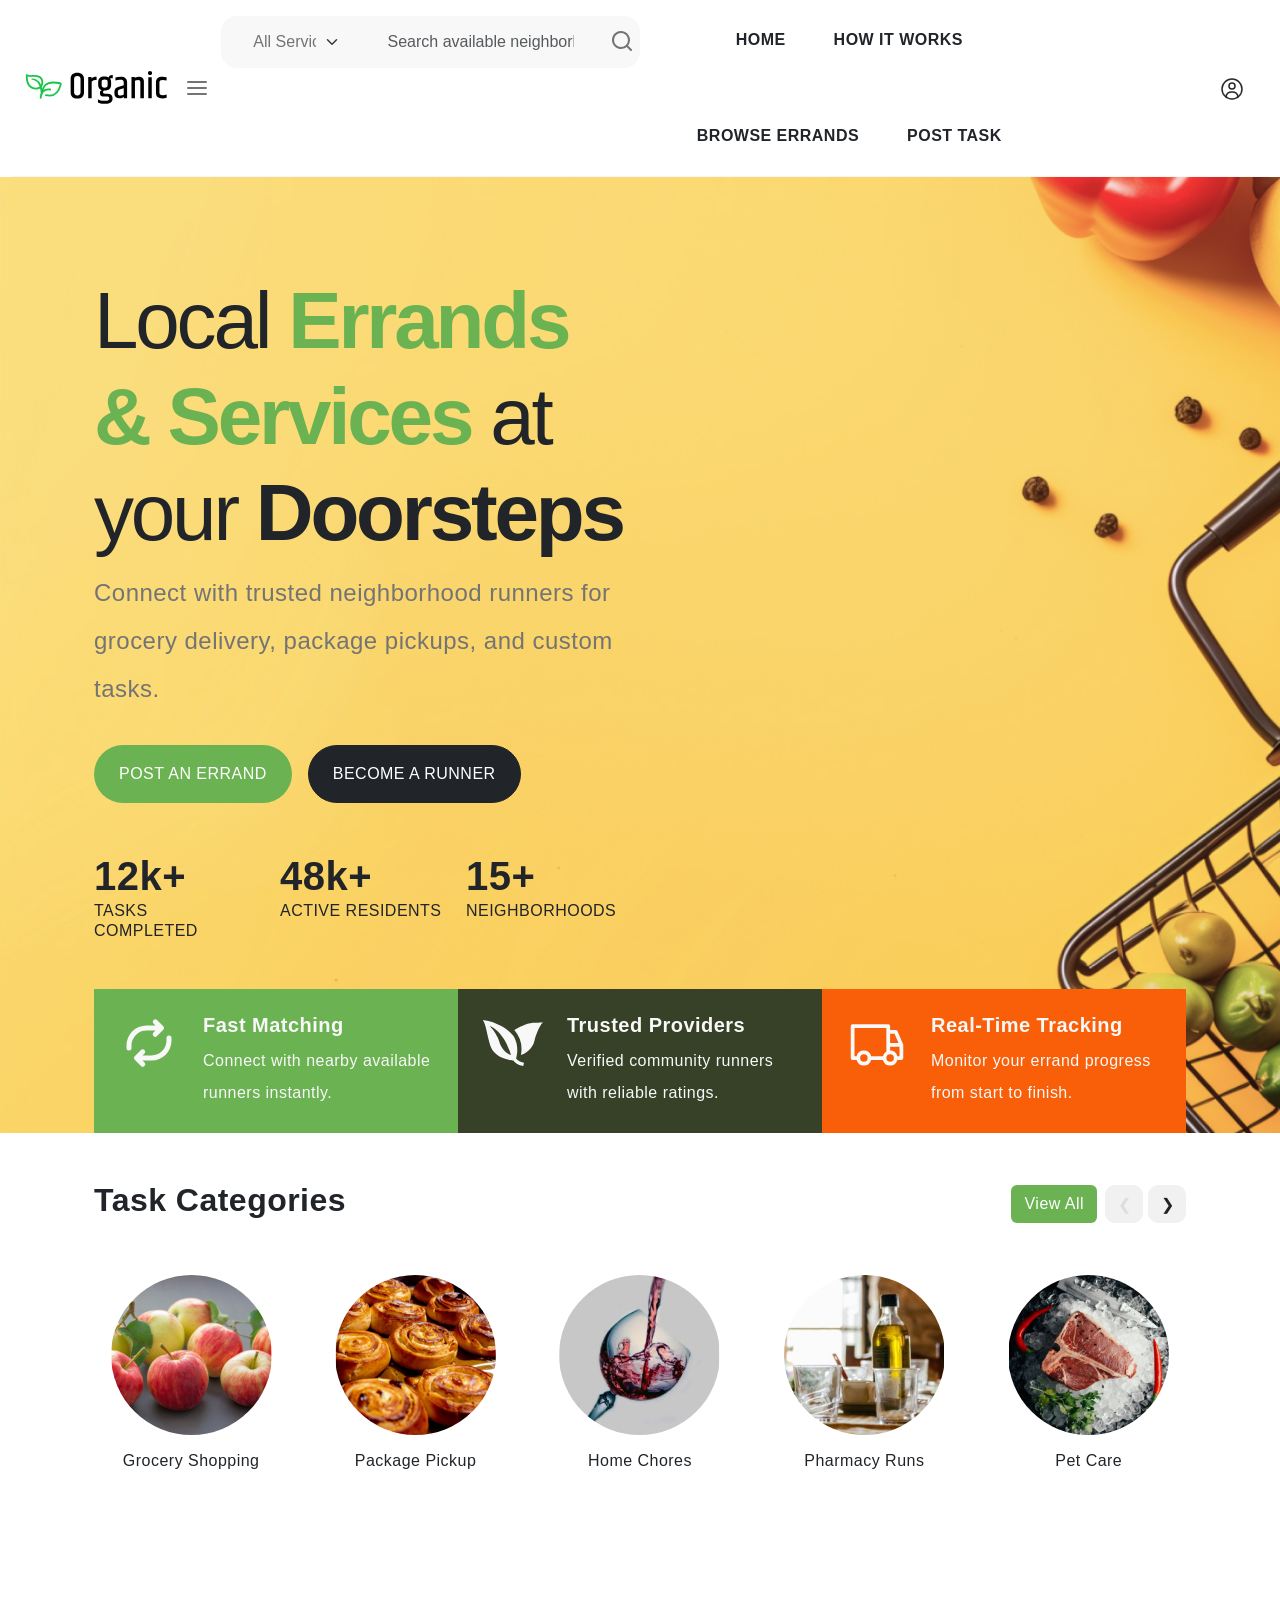
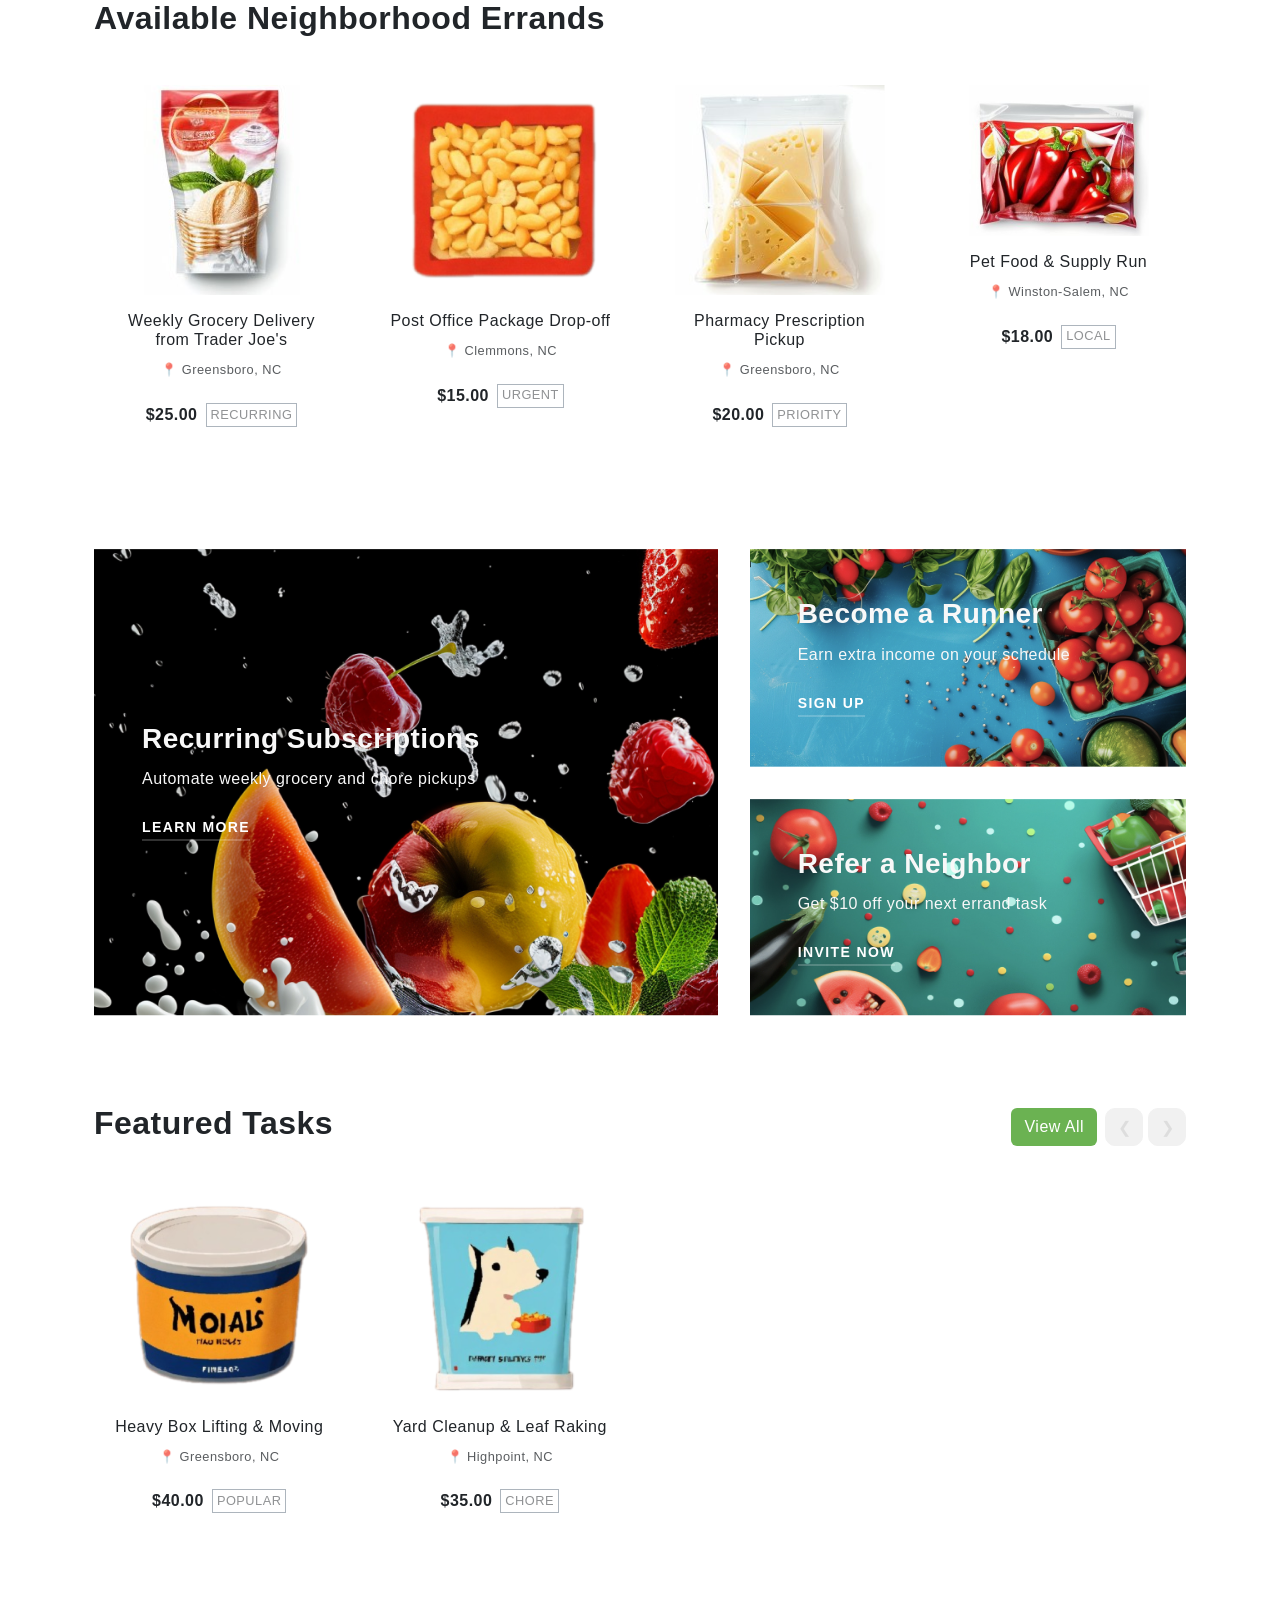
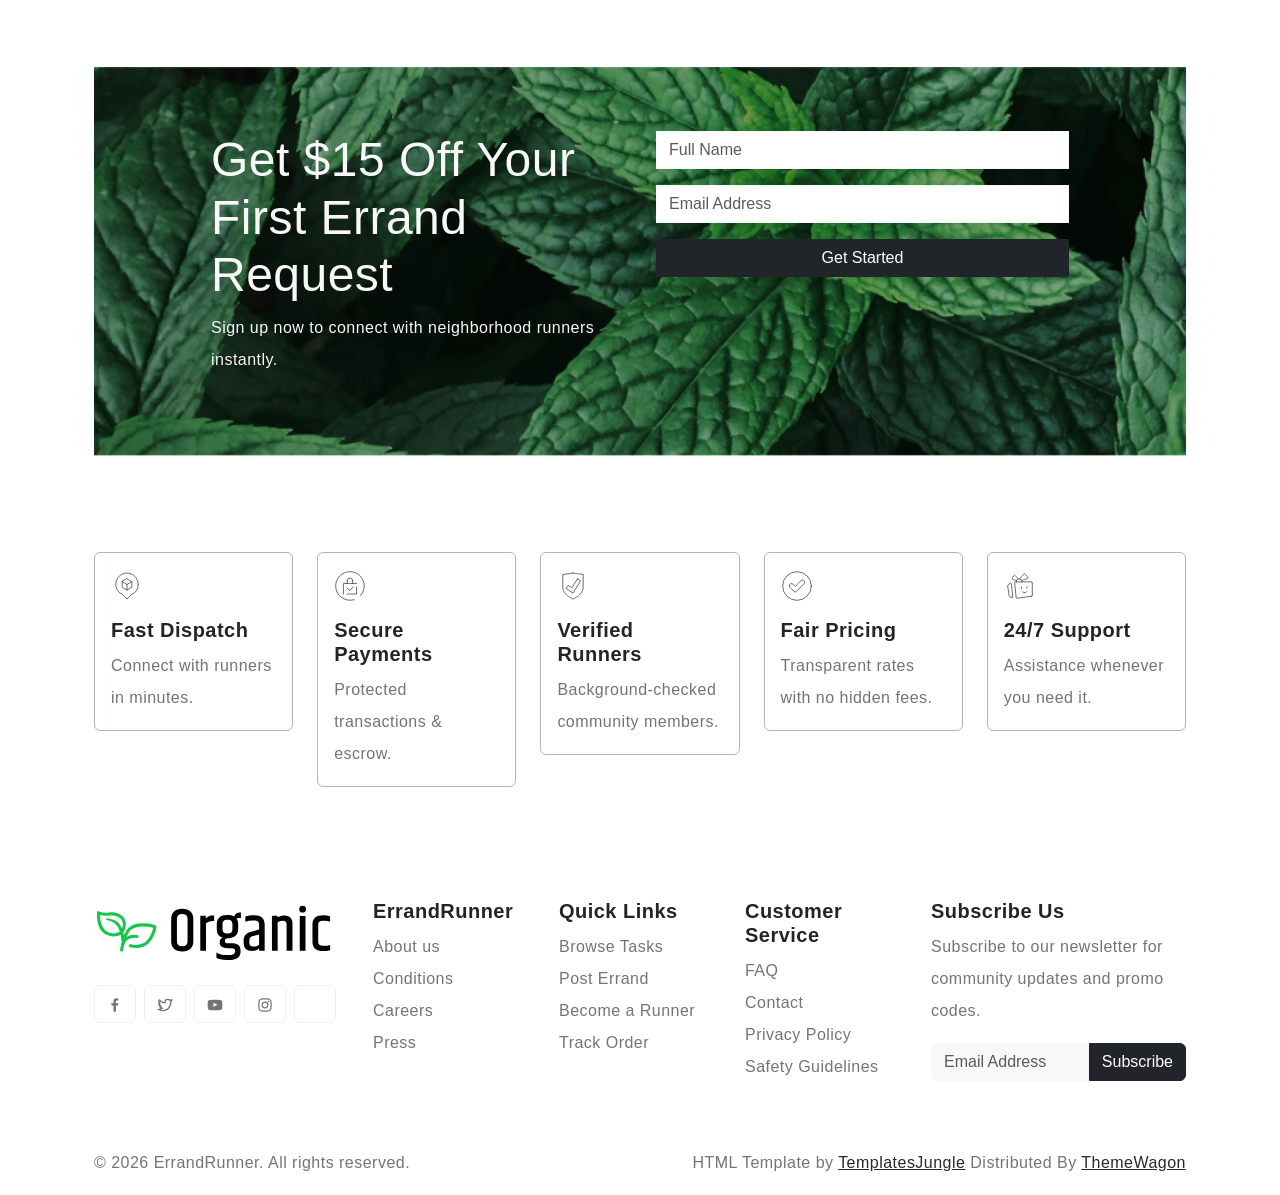
==== commit 11706b5f: "edit the template wordings" ====
--- a/high-fidelity-prototype/organic-1.0.0/index.html
+++ b/high-fidelity-prototype/organic-1.0.0/index.html
@@ -1,7 +1,7 @@
 <!DOCTYPE html>
 <html lang="en">
   <head>
-    <title>Organic - Grocery Store HTML Website Template</title>
+    <title>ErrandRunner - Neighborhood Task & Errand Marketplace</title>
     <meta charset="utf-8">
     <meta http-equiv="X-UA-Compatible" content="IE=edge">
     <meta name="viewport" content="width=device-width, initial-scale=1.0">
@@ -29,56 +29,19 @@
         <symbol xmlns="http://www.w3.org/2000/svg" id="twitter" viewBox="0 0 24 24"><path fill="currentColor" d="M22.991 3.95a1 1 0 0 0-1.51-.86a7.48 7.48 0 0 1-1.874.794a5.152 5.152 0 0 0-3.374-1.242a5.232 5.232 0 0 0-5.223 5.063a11.032 11.032 0 0 1-6.814-3.924a1.012 1.012 0 0 0-.857-.365a.999.999 0 0 0-.785.5a5.276 5.276 0 0 0-.242 4.769l-.002.001a1.041 1.041 0 0 0-.496.89a3.042 3.042 0 0 0 .027.439a5.185 5.185 0 0 0 1.568 3.312a.998.998 0 0 0-.066.77a5.204 5.204 0 0 0 2.362 2.922a7.465 7.465 0 0 1-3.59.448A1 1 0 0 0 1.45 19.3a12.942 12.942 0 0 0 7.01 2.061a12.788 12.788 0 0 0 12.465-9.363a12.822 12.822 0 0 0 .535-3.646l-.001-.2a5.77 5.77 0 0 0 1.532-4.202Zm-3.306 3.212a.995.995 0 0 0-.234.702c.01.165.009.331.009.488a10.824 10.824 0 0 1-.454 3.08a10.685 10.685 0 0 1-10.546 7.93a10.938 10.938 0 0 1-2.55-.301a9.48 9.48 0 0 0 2.942-1.564a1 1 0 0 0-.602-1.786a3.208 3.208 0 0 1-2.214-.935q.224-.042.445-.105a1 1 0 0 0-.08-1.943a3.198 3.198 0 0 1-2.25-1.726a5.3 5.3 0 0 0 .545.046a1.02 1.02 0 0 0 .984-.696a1 1 0 0 0-.4-1.137a3.196 3.196 0 0 1-1.425-2.673c0-.066.002-.133.006-.198a13.014 13.014 0 0 0 8.21 3.48a1.02 1.02 0 0 0 .817-.36a1 1 0 0 0 .206-.867a3.157 3.157 0 0 1-.087-.729a3.23 3.23 0 0 1 3.226-3.226a3.184 3.184 0 0 1 2.345 1.02a.993.993 0 0 0 .921.298a9.27 9.27 0 0 0 1.212-.322a6.681 6.681 0 0 1-1.026 1.524Z"/></symbol>
         <symbol xmlns="http://www.w3.org/2000/svg" id="youtube" viewBox="0 0 24 24"><path fill="currentColor" d="M23 9.71a8.5 8.5 0 0 0-.91-4.13a2.92 2.92 0 0 0-1.72-1A78.36 78.36 0 0 0 12 4.27a78.45 78.45 0 0 0-8.34.3a2.87 2.87 0 0 0-1.46.74c-.9.83-1 2.25-1.1 3.45a48.29 48.29 0 0 0 0 6.48a9.55 9.55 0 0 0 .3 2a3.14 3.14 0 0 0 .71 1.36a2.86 2.86 0 0 0 1.49.78a45.18 45.18 0 0 0 6.5.33c3.5.05 6.57 0 10.2-.28a2.88 2.88 0 0 0 1.53-.78a2.49 2.49 0 0 0 .61-1a10.58 10.58 0 0 0 .52-3.4c.04-.56.04-3.94.04-4.54ZM9.74 14.85V8.66l5.92 3.11c-1.66.92-3.85 1.96-5.92 3.08Z"/></symbol>
         <symbol xmlns="http://www.w3.org/2000/svg" id="instagram" viewBox="0 0 24 24"><path fill="currentColor" d="M17.34 5.46a1.2 1.2 0 1 0 1.2 1.2a1.2 1.2 0 0 0-1.2-1.2Zm4.6 2.42a7.59 7.59 0 0 0-.46-2.43a4.94 4.94 0 0 0-1.16-1.77a4.7 4.7 0 0 0-1.77-1.15a7.3 7.3 0 0 0-2.43-.47C15.06 2 14.72 2 12 2s-3.06 0-4.12.06a7.3 7.3 0 0 0-2.43.47a4.78 4.78 0 0 0-1.77 1.15a4.7 4.7 0 0 0-1.15 1.77a7.3 7.3 0 0 0-.47 2.43C2 8.94 2 9.28 2 12s0 3.06.06 4.12a7.3 7.3 0 0 0 .47 2.43a4.7 4.7 0 0 0 1.15 1.77a4.78 4.78 0 0 0 1.77 1.15a7.3 7.3 0 0 0 2.43.47C8.94 22 9.28 22 12 22s3.06 0 4.12-.06a7.3 7.3 0 0 0 2.43-.47a4.7 4.7 0 0 0 1.77-1.15a4.85 4.85 0 0 0 1.16-1.77a7.59 7.59 0 0 0 .46-2.43c0-1.06.06-1.4.06-4.12s0-3.06-.06-4.12ZM20.14 16a5.61 5.61 0 0 1-.34 1.86a3.06 3.06 0 0 1-.75 1.15a3.19 3.19 0 0 1-1.15.75a5.61 5.61 0 0 1-1.86.34c-1 .05-1.37.06-4 .06s-3 0-4-.06a5.73 5.73 0 0 1-1.94-.3a3.27 3.27 0 0 1-1.1-.75a3 3 0 0 1-.74-1.15a5.54 5.54 0 0 1-.4-1.9c0-1-.06-1.37-.06-4s0-3 .06-4a5.54 5.54 0 0 1 .35-1.9A3 3 0 0 1 5 5a3.14 3.14 0 0 1 1.1-.8A5.73 5.73 0 0 1 8 3.86c1 0 1.37-.06 4-.06s3 0 4 .06a5.61 5.61 0 0 1 1.86.34a3.06 3.06 0 0 1 1.19.8a3.06 3.06 0 0 1 .75 1.1a5.61 5.61 0 0 1 .34 1.9c.05 1 .06 1.37.06 4s-.01 3-.06 4ZM12 6.87A5.13 5.13 0 1 0 17.14 12A5.12 5.12 0 0 0 12 6.87Zm0 8.46A3.33 3.33 0 1 1 15.33 12A3.33 3.33 0 0 1 12 15.33Z"/></symbol>
-        <symbol xmlns="http://www.w3.org/2000/svg" id="amazon" viewBox="0 0 24 24"><path fill="currentColor" d="M1.04 17.52q.1-.16.32-.02a21.308 21.308 0 0 0 10.88 2.9a21.524 21.524 0 0 0 7.74-1.46q.1-.04.29-.12t.27-.12a.356.356 0 0 1 .47.12q.17.24-.11.44q-.36.26-.92.6a14.99 14.99 0 0 1-3.84 1.58A16.175 16.175 0 0 1 12 22a16.017 16.017 0 0 1-5.9-1.09a16.246 16.246 0 0 1-4.98-3.07a.273.273 0 0 1-.12-.2a.215.215 0 0 1 .04-.12Zm6.02-5.7a4.036 4.036 0 0 1 .68-2.36A4.197 4.197 0 0 1 9.6 7.98a10.063 10.063 0 0 1 2.66-.66q.54-.06 1.76-.16v-.34a3.562 3.562 0 0 0-.28-1.72a1.5 1.5 0 0 0-1.32-.6h-.16a2.189 2.189 0 0 0-1.14.42a1.64 1.64 0 0 0-.62 1a.508.508 0 0 1-.4.46L7.8 6.1q-.34-.08-.34-.36a.587.587 0 0 1 .02-.14a3.834 3.834 0 0 1 1.67-2.64A6.268 6.268 0 0 1 12.26 2h.5a5.054 5.054 0 0 1 3.56 1.18a3.81 3.81 0 0 1 .37.43a3.875 3.875 0 0 1 .27.41a2.098 2.098 0 0 1 .18.52q.08.34.12.47a2.856 2.856 0 0 1 .06.56q.02.43.02.51v4.84a2.868 2.868 0 0 0 .15.95a2.475 2.475 0 0 0 .29.62q.14.19.46.61a.599.599 0 0 1 .12.32a.346.346 0 0 1-.16.28q-1.66 1.44-1.8 1.56a.557.557 0 0 1-.58.04q-.28-.24-.49-.46t-.3-.32a4.466 4.466 0 0 1-.29-.39q-.2-.29-.28-.39a4.91 4.91 0 0 1-2.2 1.52a6.038 6.038 0 0 1-1.68.2a3.505 3.505 0 0 1-2.53-.95a3.553 3.553 0 0 1-.99-2.69Zm3.44-.4a1.895 1.895 0 0 0 .39 1.25a1.294 1.294 0 0 0 1.05.47a1.022 1.022 0 0 0 .17-.02a1.022 1.022 0 0 1 .15-.02a2.033 2.033 0 0 0 1.3-1.08a3.13 3.13 0 0 0 .33-.83a3.8 3.8 0 0 0 .12-.73q.01-.28.01-.92v-.5a7.287 7.287 0 0 0-1.76.16a2.144 2.144 0 0 0-1.76 2.22Zm8.4 6.44a.626.626 0 0 1 .12-.16a3.14 3.14 0 0 1 .96-.46a6.52 6.52 0 0 1 1.48-.22a1.195 1.195 0 0 1 .38.02q.9.08 1.08.3a.655.655 0 0 1 .08.36v.14a4.56 4.56 0 0 1-.38 1.65a3.84 3.84 0 0 1-1.06 1.53a.302.302 0 0 1-.18.08a.177.177 0 0 1-.08-.02q-.12-.06-.06-.22a7.632 7.632 0 0 0 .74-2.42a.513.513 0 0 0-.08-.32q-.2-.24-1.12-.24q-.34 0-.8.04q-.5.06-.92.12a.232.232 0 0 1-.16-.04a.065.065 0 0 1-.02-.08a.153.153 0 0 1 .02-.06Z"/></symbol>
-
         <symbol xmlns="http://www.w3.org/2000/svg" id="menu" viewBox="0 0 24 24"><path fill="currentColor" d="M2 6a1 1 0 0 1 1-1h18a1 1 0 1 1 0 2H3a1 1 0 0 1-1-1m0 6.032a1 1 0 0 1 1-1h18a1 1 0 1 1 0 2H3a1 1 0 0 1-1-1m1 5.033a1 1 0 1 0 0 2h18a1 1 0 0 0 0-2z"/></symbol>
-        <symbol xmlns="http://www.w3.org/2000/svg" id="link" viewBox="0 0 24 24"><path fill="currentColor" d="M12 19a1 1 0 1 0-1-1a1 1 0 0 0 1 1Zm5 0a1 1 0 1 0-1-1a1 1 0 0 0 1 1Zm0-4a1 1 0 1 0-1-1a1 1 0 0 0 1 1Zm-5 0a1 1 0 1 0-1-1a1 1 0 0 0 1 1Zm7-12h-1V2a1 1 0 0 0-2 0v1H8V2a1 1 0 0 0-2 0v1H5a3 3 0 0 0-3 3v14a3 3 0 0 0 3 3h14a3 3 0 0 0 3-3V6a3 3 0 0 0-3-3Zm1 17a1 1 0 0 1-1 1H5a1 1 0 0 1-1-1v-9h16Zm0-11H4V6a1 1 0 0 1 1-1h1v1a1 1 0 0 0 2 0V5h8v1a1 1 0 0 0 2 0V5h1a1 1 0 0 1 1 1ZM7 15a1 1 0 1 0-1-1a1 1 0 0 0 1 1Zm0 4a1 1 0 1 0-1-1a1 1 0 0 0 1 1Z"/></symbol>
-        <symbol xmlns="http://www.w3.org/2000/svg" id="arrow-right" viewBox="0 0 24 24"><path fill="currentColor" d="M17.92 11.62a1 1 0 0 0-.21-.33l-5-5a1 1 0 0 0-1.42 1.42l3.3 3.29H7a1 1 0 0 0 0 2h7.59l-3.3 3.29a1 1 0 0 0 0 1.42a1 1 0 0 0 1.42 0l5-5a1 1 0 0 0 .21-.33a1 1 0 0 0 0-.76Z"/></symbol>
-        <symbol xmlns="http://www.w3.org/2000/svg" id="category" viewBox="0 0 24 24"><path fill="currentColor" d="M19 5.5h-6.28l-.32-1a3 3 0 0 0-2.84-2H5a3 3 0 0 0-3 3v13a3 3 0 0 0 3 3h14a3 3 0 0 0 3-3v-10a3 3 0 0 0-3-3Zm1 13a1 1 0 0 1-1 1H5a1 1 0 0 1-1-1v-13a1 1 0 0 1 1-1h4.56a1 1 0 0 1 .95.68l.54 1.64a1 1 0 0 0 .95.68h7a1 1 0 0 1 1 1Z"/></symbol>
-        <symbol xmlns="http://www.w3.org/2000/svg" id="calendar" viewBox="0 0 24 24"><path fill="currentColor" d="M19 4h-2V3a1 1 0 0 0-2 0v1H9V3a1 1 0 0 0-2 0v1H5a3 3 0 0 0-3 3v12a3 3 0 0 0 3 3h14a3 3 0 0 0 3-3V7a3 3 0 0 0-3-3Zm1 15a1 1 0 0 1-1 1H5a1 1 0 0 1-1-1v-7h16Zm0-9H4V7a1 1 0 0 1 1-1h2v1a1 1 0 0 0 2 0V6h6v1a1 1 0 0 0 2 0V6h2a1 1 0 0 1 1 1Z"/></symbol>
-        <symbol xmlns="http://www.w3.org/2000/svg" id="heart" viewBox="0 0 24 24"><path fill="currentColor" d="M20.16 4.61A6.27 6.27 0 0 0 12 4a6.27 6.27 0 0 0-8.16 9.48l7.45 7.45a1 1 0 0 0 1.42 0l7.45-7.45a6.27 6.27 0 0 0 0-8.87Zm-1.41 7.46L12 18.81l-6.75-6.74a4.28 4.28 0 0 1 3-7.3a4.25 4.25 0 0 1 3 1.25a1 1 0 0 0 1.42 0a4.27 4.27 0 0 1 6 6.05Z"/></symbol>
-        <symbol xmlns="http://www.w3.org/2000/svg" id="plus" viewBox="0 0 24 24"><path fill="currentColor" d="M19 11h-6V5a1 1 0 0 0-2 0v6H5a1 1 0 0 0 0 2h6v6a1 1 0 0 0 2 0v-6h6a1 1 0 0 0 0-2Z"/></symbol>
-        <symbol xmlns="http://www.w3.org/2000/svg" id="minus" viewBox="0 0 24 24"><path fill="currentColor" d="M19 11H5a1 1 0 0 0 0 2h14a1 1 0 0 0 0-2Z"/></symbol>
-        <symbol xmlns="http://www.w3.org/2000/svg" id="cart" viewBox="0 0 24 24"><path fill="currentColor" d="M8.5 19a1.5 1.5 0 1 0 1.5 1.5A1.5 1.5 0 0 0 8.5 19ZM19 16H7a1 1 0 0 1 0-2h8.491a3.013 3.013 0 0 0 2.885-2.176l1.585-5.55A1 1 0 0 0 19 5H6.74a3.007 3.007 0 0 0-2.82-2H3a1 1 0 0 0 0 2h.921a1.005 1.005 0 0 1 .962.725l.155.545v.005l1.641 5.742A3 3 0 0 0 7 18h12a1 1 0 0 0 0-2Zm-1.326-9l-1.22 4.274a1.005 1.005 0 0 1-.963.726H8.754l-.255-.892L7.326 7ZM16.5 19a1.5 1.5 0 1 0 1.5 1.5a1.5 1.5 0 0 0-1.5-1.5Z"/></symbol>
-        <symbol xmlns="http://www.w3.org/2000/svg" id="check" viewBox="0 0 24 24"><path fill="currentColor" d="M18.71 7.21a1 1 0 0 0-1.42 0l-7.45 7.46l-3.13-3.14A1 1 0 1 0 5.29 13l3.84 3.84a1 1 0 0 0 1.42 0l8.16-8.16a1 1 0 0 0 0-1.47Z"/></symbol>
-        <symbol xmlns="http://www.w3.org/2000/svg" id="trash" viewBox="0 0 24 24"><path fill="currentColor" d="M10 18a1 1 0 0 0 1-1v-6a1 1 0 0 0-2 0v6a1 1 0 0 0 1 1ZM20 6h-4V5a3 3 0 0 0-3-3h-2a3 3 0 0 0-3 3v1H4a1 1 0 0 0 0 2h1v11a3 3 0 0 0 3 3h8a3 3 0 0 0 3-3V8h1a1 1 0 0 0 0-2ZM10 5a1 1 0 0 1 1-1h2a1 1 0 0 1 1 1v1h-4Zm7 14a1 1 0 0 1-1 1H8a1 1 0 0 1-1-1V8h10Zm-3-1a1 1 0 0 0 1-1v-6a1 1 0 0 0-2 0v6a1 1 0 0 0 1 1Z"/></symbol>
-        <symbol xmlns="http://www.w3.org/2000/svg" id="search" viewBox="0 0 24 24"><path fill="currentColor" d="M21.71 20.29L18 16.61A9 9 0 1 0 16.61 18l3.68 3.68a1 1 0 0 0 1.42 0a1 1 0 0 0 0-1.39ZM11 18a7 7 0 1 1 7-7a7 7 0 0 1-7 7Z"/></symbol>
-        <symbol xmlns="http://www.w3.org/2000/svg" id="close" viewBox="0 0 15 15"><path fill="currentColor" d="M7.953 3.788a.5.5 0 0 0-.906 0L6.08 5.85l-2.154.33a.5.5 0 0 0-.283.843l1.574 1.613l-.373 2.284a.5.5 0 0 0 .736.518l1.92-1.063l1.921 1.063a.5.5 0 0 0 .736-.519l-.373-2.283l1.574-1.613a.5.5 0 0 0-.283-.844L8.921 5.85l-.968-2.062Z"/></symbol>
-        
+        <symbol xmlns="http://www.w3.org/2000/svg" id="user" viewBox="0 0 24 24"><g fill="none" stroke="currentColor" stroke-width="1.5"><circle cx="12" cy="9" r="3"/><circle cx="12" cy="12" r="10"/><path stroke-linecap="round" d="M17.97 20c-.16-2.892-1.045-5-5.97-5s-5.81 2.108-5.97 5"/></g></symbol>
+        <symbol xmlns="http://www.w3.org/2000/svg" id="fruits" viewBox="0 0 48 48"><g fill="currentColor" fill-rule="evenodd" clip-rule="evenodd"><path d="M18.88 7.566a1 1 0 0 1 1 1v6.6a1 1 0 1 1-2 0v-6.6a1 1 0 0 1 1-1"/><path d="M11.78 13.905c1.13-.27 2.283-.065 3.48.553c.975.505 1.667.736 2.206.847c.538.112.966.114 1.483.114v2h-.02c-.516 0-1.12 0-1.868-.155c-.757-.157-1.622-.462-2.72-1.03c-.878-.453-1.54-.517-2.096-.384c-.584.14-1.201.53-1.912 1.264c-1.632 1.688-2.139 3.426-2.316 4.762c-.1 1.644.197 4.89 1.668 8.063c.5 1.08 1.21 2.57 2.076 3.737c.432.582.866 1.03 1.283 1.306c.405.267.741.34 1.046.288c3.123-.538 3.71-.551 4.319-.551h1.037v2H18.38c-.422 0-.92 0-3.95.522c-.94.162-1.787-.127-2.488-.59c-.689-.455-1.284-1.106-1.787-1.783c-1.005-1.353-1.791-3.024-2.284-4.088c-1.638-3.532-1.972-7.137-1.848-9.064l.003-.032l.004-.032c.212-1.644.844-3.839 2.866-5.928c.845-.874 1.783-1.556 2.885-1.82"/><path d="M14.64 11.41c1.496 1.431 2.307 3.166 2.307 4.51a1 1 0 1 0 2 0c0-2.05-1.168-4.275-2.925-5.956C14.244 8.265 11.743 7 8.896 7a1 1 0 0 0 0 2c2.244 0 4.268.999 5.743 2.41"/><path d="M8.574 7.009a1 1 0 0 1 1.116.868c.492 3.93 3.945 6 6.734 7.115a1 1 0 0 1-.743 1.857c-2.869-1.147-7.335-3.604-7.975-8.724a1 1 0 0 1 .868-1.116m17.188 6.894c-1.152-.264-2.334-.066-3.57.548c-1.02.506-1.747.74-2.317.853c-.57.113-1.022.115-1.56.115a1 1 0 0 0 0 2h.019c.537 0 1.16 0 1.93-.153c.781-.155 1.676-.458 2.816-1.024c.924-.458 1.632-.528 2.236-.39c.626.144 1.277.542 2.017 1.277c1.716 1.703 2.235 3.452 2.414 4.784a1 1 0 0 0 1.982-.266c-.222-1.653-.884-3.85-2.987-5.938c-.881-.874-1.85-1.548-2.98-1.806m.945 20.377a1 1 0 0 0-1.414.027c-.757.786-1.393 1.05-1.931.962-3.252-.538-3.86-.55-4.485-.55a1 1 0 0 0 0 2h.028c.447 0 .967 0 4.13.523c1.522.252 2.785-.599 3.699-1.548a1 1 0 0 0-.027-1.415"/><path d="M32.65 16.103c-1.003 1.81-1.263 3.709-.864 4.992a1 1 0 1 1-1.91.594c-.609-1.959-.153-4.43 1.025-6.556c1.193-2.152 3.206-4.101 5.925-4.947a1 1 0 1 1 .594 1.91c-2.143.666-3.78 2.222-4.77 4.007"/><path d="M34.719 17.379c-1.168 1.71-2.748 2.793-4.073 3.013a1 1 0 1 0 .326 1.973c2.023-.335 4.027-1.851 5.398-3.858c1.388-2.032 2.227-4.706 1.762-7.515a1 1 0 1 0-1.974.326c.367 2.214-.288 4.375-1.44 6.06"/><path d="M31.78 23a2.5 2.5 0 1 0 0 5a2.5 2.5 0 0 0 0-5m-4.5 2.5a4.5 4.5 0 1 1 9 0a4.5 4.5 0 0 1-9 0"/><path d="M37.845 18.09a4.5 4.5 0 0 1 2.716 5.755a1 1 0 1 1-1.883-.675a2.5 2.5 0 1 0-4.706-1.69a1 1 0 0 1-1.882-.675a4.5 4.5 0 0 1 5.755-2.715"/><path d="M36.253 23.176a4.501 4.501 0 0 1 3.822 8.014a1 1 0 1 1-1.144-1.64a2.5 2.5 0 1 0-3.008-3.99a1 1 0 1 1-1.262-1.552a4.501 4.501 0 0 1 1.592-.832M27.78 29a2.5 2.5 0 1 0 0 5a2.5 2.5 0 0 0 0-5m-4.5 2.5a4.5 4.5 0 1 1 9 0a4.5 4.5 0 0 1-9 0"/><path d="M35.78 29a2.5 2.5 0 1 0 0 5a2.5 2.5 0 0 0 0-5m-4.5 2.5a4.5 4.5 0 1 1 9 0a4.5 4.5 0 0 1-9 0"/><path d="M31.78 35a2.5 2.5 0 1 0 0 5a2.5 2.5 0 0 0 0-5m-4.5 2.5a4.5 4.5 0 1 1 9 0a4.5 4.5 0 0 1-9 0"/><path d="M37.834 33.966a1 1 0 0 1 1.278-.606a4.5 4.5 0 1 1-4.675 7.44a1 1 0 1 1 1.405-1.423a2.5 2.5 0 1 0 2.598-4.133a1 1 0 0 1-.606-1.278"/></g></symbol>
+        <symbol xmlns="http://www.w3.org/2000/svg" id="delivery" viewBox="0 0 32 32"><path fill="currentColor" d="m29.92 16.61l-3-7A1 1 0 0 0 26 9h-3V7a1 1 0 0 0-1-1H3a1 1 0 0 0-1 1v17a1 1 0 0 0 1 1h2.14a4 4 0 0 0 7.72 0h6.28a4 4 0 0 0 7.72 0H29a1 1 0 0 0 1-1v-7a1 1 0 0 0-.08-.39M23 11h2.34l2.14 5H23ZM9 26a2 2 0 1 1 2-2a2 2 0 0 1-2 2m10.14-3h-6.28a4 4 0 0 0-7.72 0H4V8h17v12.56A4 4 0 0 0 19.14 23M23 26a2 2 0 1 1 2-2a2 2 0 0 1-2 2m5-3h-1.14A4 4 0 0 0 23 20v-2h5Z"/></symbol>
+        <symbol xmlns="http://www.w3.org/2000/svg" id="organic" viewBox="0 0 24 24"><path fill="currentColor" d="M0 2.84c1.402 2.71 1.445 5.241 2.977 10.4c1.855 5.341 8.703 5.701 9.21 5.711c.46.726 1.513 1.704 3.926 2.21l.268-1.272c-2.082-.436-2.844-1.239-3.106-1.68l-.005.006c.087-.484 1.523-5.377-1.323-9.352C7.182 3.583 0 2.84 0 2.84m24 .84c-3.898.611-4.293-.92-11.473 3.093a11.879 11.879 0 0 1 2.625 10.05c3.723-1.486 5.166-3.976 5.606-6.466c0 0 1.27-4.716 3.242-6.677M12.527 6.773l-.002-.002v.004zM2.643 5.22s5.422 1.426 8.543 11.543c-2.945-.889-4.203-3.796-4.63-5.168h.006a15.863 15.863 0 0 0-3.92-6.375z"/></symbol>
+        <symbol xmlns="http://www.w3.org/2000/svg" id="fresh" viewBox="0 0 24 24"><g fill="none"><path d="M24 0v24H0V0zM12.594 23.258l-.012.002l-.071.035l-.02.004l-.014-.004l-.071-.036c-.01-.003-.019 0-.024.006l-.004.01l-.017.428l.005.02l.01.013l.104.074l.015.004l.012-.004l.104-.074l.012-.016l.004-.017l-.017-.427c-.002-.01-.009-.017-.016-.018m.264-.113l-.014.002l-.184.093l-.01.01l-.003.011l.018.43l.005.012l.008.008l.201.092c.012.004.023 0 .029-.008l.004-.014l-.034-.614c-.003-.012-.01-.02-.02-.022m-.715.002a.023.023 0 0 0-.027.006l-.006.014l-.034.614c0 .012.007.02.017.024l.015-.002l.201-.093l.01-.008l.003-.011l.018-.43l-.003-.012l-.01-.01z"/><path fill="currentColor" d="M20 9a1 1 0 0 1 1 1v1a8 8 0 0 1-8 8H9.414l.793.793a1 1 0 0 1-1.414 1.414l-2.496-2.496a.997.997 0 0 1-.287-.567L6 17.991a.996.996 0 0 1 .237-.638l.056-.06l2.5-2.5a1 1 0 0 1 1.414 1.414L9.414 17H13a6 6 0 0 0 6-6v-1a1 1 0 0 1 1-1m-4.793-6.207l2.5 2.5a1 1 0 0 1 0 1.414l-2.5 2.5a1 1 0 1 1-1.414-1.414L14.586 7H11a6 6 0 0 0-6 6v1a1 1 0 1 1-2 0v-1a8 8 0 0 1 8-8h3.586l-.793-.793a1 1 0 0 1 1.414-1.414"/></g></symbol>
         <symbol xmlns="http://www.w3.org/2000/svg" id="package" viewBox="0 0 48 48"><path fill="none" stroke="currentColor" stroke-linecap="round" stroke-linejoin="round" d="m24 13.264l7.288 4.21L24 21.681l-7.288-4.209Z"/><path fill="none" stroke="currentColor" stroke-linecap="round" stroke-linejoin="round" d="M16.712 17.473v8.418L24 30.101l7.288-4.21v-8.418M24 30.1v-8.418"/><path fill="none" stroke="currentColor" stroke-linecap="round" stroke-linejoin="round" d="M40.905 21.405a16.905 16.905 0 1 0-23.389 15.611L24 43.5l6.484-6.484a16.906 16.906 0 0 0 10.42-15.611"/></symbol>
         <symbol xmlns="http://www.w3.org/2000/svg" id="secure" viewBox="0 0 48 48"><path fill="none" stroke="currentColor" stroke-linecap="round" stroke-linejoin="round" d="M14.134 36V20.11h19.732M19.279 36h14.587V25.45"/><path fill="none" stroke="currentColor" stroke-linecap="round" stroke-linejoin="round" d="m19.246 26.606l4.135 4.135l5.373-5.372m-8.934-9.282a4.087 4.087 0 1 1 8.174 0m0 0v4.023m-8.172-4.108v4.108"/><path fill="none" stroke="currentColor" stroke-linecap="round" stroke-linejoin="round" d="M30.288 44.566a21.516 21.516 0 1 1 9.69-6.18"/></symbol>
         <symbol xmlns="http://www.w3.org/2000/svg" id="quality" viewBox="0 0 48 48"><path fill="none" stroke="currentColor" stroke-linecap="round" stroke-linejoin="round" d="m30.59 13.45l4.77 2.94L24 34.68l-10.33-7l3.11-4.6l5.52 3.71l8.26-13.38Z"/><path fill="none" stroke="currentColor" stroke-linecap="round" stroke-linejoin="round" d="M24 4.5s-11.26 2-15.25 2v20a11.16 11.16 0 0 0 .8 4.1a15 15 0 0 0 2 3.61a22 22 0 0 0 2.81 3.07a34.47 34.47 0 0 0 3 2.48a34 34 0 0 0 2.89 1.86c1 .59 1.71 1 2.13 1.19l1 .49a1.44 1.44 0 0 0 1.24 0l1-.49c.42-.2 1.13-.6 2.13-1.19a34 34 0 0 0 2.89-1.86a34.47 34.47 0 0 0 3-2.48a22 22 0 0 0 2.81-3.07a15 15 0 0 0 2-3.61a11.16 11.16 0 0 0 .8-4.1v-20c-3.99.03-15.25-2-15.25-2"/></symbol>
         <symbol xmlns="http://www.w3.org/2000/svg" id="savings" viewBox="0 0 48 48"><circle cx="24" cy="24" r="21.5" fill="none" stroke="currentColor" stroke-linecap="round" stroke-linejoin="round"/><path fill="none" stroke="currentColor" stroke-linecap="round" stroke-linejoin="round" d="M12.5 23.684a3.298 3.298 0 0 1 5.63-2.332l3.212 3.212h0l8.53-8.53a3.298 3.298 0 0 1 5.628 2.333h0c0 .875-.348 1.714-.966 2.333L22.983 32.25a2.321 2.321 0 0 1-3.283 0l-6.234-6.233a3.298 3.298 0 0 1-.966-2.333"/></symbol>
         <symbol xmlns="http://www.w3.org/2000/svg" id="offers" viewBox="0 0 48 48"><path fill="none" stroke="currentColor" stroke-linecap="round" stroke-linejoin="round" d="m41.556 39.297l-22.022 3.11a1.097 1.097 0 0 1-1.245-.97l-2.352-22.311a1.097 1.097 0 0 1 1.08-1.213l24.238-.229a1.097 1.097 0 0 1 1.108 1.09l.137 19.429c.004.55-.4 1.017-.944 1.094M26.1 25.258v2.579m8.494-2.731v2.175"/><path fill="none" stroke="currentColor" stroke-linecap="round" stroke-linejoin="round" d="M34.343 32.346c-1.437.828-1.926 1.198-2.774 1.988c-1.19-.457-2.284-1.228-3.797-1.456m-15.953 8.721l-3.49-1.6a1.12 1.12 0 0 1-.643-.863L5.511 23.593c-.056-.4.108-.8.43-1.046l3.15-2.406a1.257 1.257 0 0 1 2.014.874l1.966 19.69a.887.887 0 0 1-1.252.894m11.989-28.112c.214-.456.964-1.716 2.76-3.618c3.108-3.323 4.26-4.288 4.26-4.288s1.42.75 3.27 3.109c1.876 2.358 1.93 3.832 1.93 3.832s.67-.08-4.797 1.688c-3.055.991-4.368 1.152-4.931 1.152"/><path fill="none" stroke="currentColor" stroke-linecap="round" stroke-linejoin="round" d="M26.97 17.828v-.054c0-.884-.241-1.715-.67-2.412c-.563-.91-1.447-1.608-2.492-1.876a3.58 3.58 0 0 0-1.072-.16c-.429 0-.858.053-1.233.214c-1.152.348-2.063 1.18-2.573 2.278a4.747 4.747 0 0 0-.428 1.956v.134"/><path fill="none" stroke="currentColor" stroke-linecap="round" stroke-linejoin="round" d="M18.93 15.818c-.562-.107-1.5-.349-3.135-.884c-2.304-.75-3.43-1.528-3.43-1.528s-.456-1.393 1.045-3.296s2.653-2.52 2.653-2.52s.911.778 3.43 3.485c1.26 1.313 1.796 2.09 2.01 2.465h.027"/></symbol>
-        
-        <symbol xmlns="http://www.w3.org/2000/svg" id="delivery" viewBox="0 0 32 32"><path fill="currentColor" d="m29.92 16.61l-3-7A1 1 0 0 0 26 9h-3V7a1 1 0 0 0-1-1H3a1 1 0 0 0-1 1v17a1 1 0 0 0 1 1h2.14a4 4 0 0 0 7.72 0h6.28a4 4 0 0 0 7.72 0H29a1 1 0 0 0 1-1v-7a1 1 0 0 0-.08-.39M23 11h2.34l2.14 5H23ZM9 26a2 2 0 1 1 2-2a2 2 0 0 1-2 2m10.14-3h-6.28a4 4 0 0 0-7.72 0H4V8h17v12.56A4 4 0 0 0 19.14 23M23 26a2 2 0 1 1 2-2a2 2 0 0 1-2 2m5-3h-1.14A4 4 0 0 0 23 20v-2h5Z"/></symbol>
-        <symbol xmlns="http://www.w3.org/2000/svg" id="organic" viewBox="0 0 24 24"><path fill="currentColor" d="M0 2.84c1.402 2.71 1.445 5.241 2.977 10.4c1.855 5.341 8.703 5.701 9.21 5.711c.46.726 1.513 1.704 3.926 2.21l.268-1.272c-2.082-.436-2.844-1.239-3.106-1.68l-.005.006c.087-.484 1.523-5.377-1.323-9.352C7.182 3.583 0 2.84 0 2.84m24 .84c-3.898.611-4.293-.92-11.473 3.093a11.879 11.879 0 0 1 2.625 10.05c3.723-1.486 5.166-3.976 5.606-6.466c0 0 1.27-4.716 3.242-6.677M12.527 6.773l-.002-.002v.004zM2.643 5.22s5.422 1.426 8.543 11.543c-2.945-.889-4.203-3.796-4.63-5.168h.006a15.863 15.863 0 0 0-3.92-6.375z"/></symbol>
-        <symbol xmlns="http://www.w3.org/2000/svg" id="fresh" viewBox="0 0 24 24"><g fill="none"><path d="M24 0v24H0V0zM12.594 23.258l-.012.002l-.071.035l-.02.004l-.014-.004l-.071-.036c-.01-.003-.019 0-.024.006l-.004.01l-.017.428l.005.02l.01.013l.104.074l.015.004l.012-.004l.104-.074l.012-.016l.004-.017l-.017-.427c-.002-.01-.009-.017-.016-.018m.264-.113l-.014.002l-.184.093l-.01.01l-.003.011l.018.43l.005.012l.008.008l.201.092c.012.004.023 0 .029-.008l.004-.014l-.034-.614c-.003-.012-.01-.02-.02-.022m-.715.002a.023.023 0 0 0-.027.006l-.006.014l-.034.614c0 .012.007.02.017.024l.015-.002l.201-.093l.01-.008l.003-.011l.018-.43l-.003-.012l-.01-.01z"/><path fill="currentColor" d="M20 9a1 1 0 0 1 1 1v1a8 8 0 0 1-8 8H9.414l.793.793a1 1 0 0 1-1.414 1.414l-2.496-2.496a.997.997 0 0 1-.287-.567L6 17.991a.996.996 0 0 1 .237-.638l.056-.06l2.5-2.5a1 1 0 0 1 1.414 1.414L9.414 17H13a6 6 0 0 0 6-6v-1a1 1 0 0 1 1-1m-4.793-6.207l2.5 2.5a1 1 0 0 1 0 1.414l-2.5 2.5a1 1 0 1 1-1.414-1.414L14.586 7H11a6 6 0 0 0-6 6v1a1 1 0 1 1-2 0v-1a8 8 0 0 1 8-8h3.586l-.793-.793a1 1 0 0 1 1.414-1.414"/></g></symbol>
-
-        <symbol xmlns="http://www.w3.org/2000/svg" id="star-full" viewBox="0 0 24 24"><path fill="currentColor" d="m3.1 11.3l3.6 3.3l-1 4.6c-.1.6.1 1.2.6 1.5c.2.2.5.3.8.3c.2 0 .4 0 .6-.1c0 0 .1 0 .1-.1l4.1-2.3l4.1 2.3s.1 0 .1.1c.5.2 1.1.2 1.5-.1c.5-.3.7-.9.6-1.5l-1-4.6c.4-.3 1-.9 1.6-1.5l1.9-1.7l.1-.1c.4-.4.5-1 .3-1.5s-.6-.9-1.2-1h-.1l-4.7-.5l-1.9-4.3s0-.1-.1-.1c-.1-.7-.6-1-1.1-1c-.5 0-1 .3-1.3.8c0 0 0 .1-.1.1L8.7 8.2L4 8.7h-.1c-.5.1-1 .5-1.2 1c-.1.6 0 1.2.4 1.6"/></symbol>
-        <symbol xmlns="http://www.w3.org/2000/svg" id="star-half" viewBox="0 0 24 24"><path fill="currentColor" d="m3.1 11.3l3.6 3.3l-1 4.6c-.1.6.1 1.2.6 1.5c.2.2.5.3.8.3c.2 0 .4 0 .6-.1c0 0 .1 0 .1-.1l4.1-2.3l4.1 2.3s.1 0 .1.1c.5.2 1.1.2 1.5-.1c.5-.3.7-.9.6-1.5l-1-4.6c.4-.3 1-.9 1.6-1.5l1.9-1.7l.1-.1c.4-.4.5-1 .3-1.5s-.6-.9-1.2-1h-.1l-4.7-.5l-1.9-4.3s0-.1-.1-.1c-.1-.7-.6-1-1.1-1c-.5 0-1 .3-1.3.8c0 0 0 .1-.1.1L8.7 8.2L4 8.7h-.1c-.5.1-1 .5-1.2 1c-.1.6 0 1.2.4 1.6m8.9 5V5.8l1.7 3.8c.1.3.5.5.8.6l4.2.5l-3.1 2.8c-.3.2-.4.6-.3 1c0 .2.5 2.2.8 4.1l-3.6-2.1c-.2-.2-.3-.2-.5-.2"/></symbol>
-
-        <symbol xmlns="http://www.w3.org/2000/svg" id="user" viewBox="0 0 24 24"><g fill="none" stroke="currentColor" stroke-width="1.5"><circle cx="12" cy="9" r="3"/><circle cx="12" cy="12" r="10"/><path stroke-linecap="round" d="M17.97 20c-.16-2.892-1.045-5-5.97-5s-5.81 2.108-5.97 5"/></g></symbol>
-        <symbol xmlns="http://www.w3.org/2000/svg" id="wishlist" viewBox="0 0 24 24"><g fill="none" stroke="currentColor" stroke-width="1.5"><path d="M21 16.09v-4.992c0-4.29 0-6.433-1.318-7.766C18.364 2 16.242 2 12 2C7.757 2 5.636 2 4.318 3.332C3 4.665 3 6.81 3 11.098v4.993c0 3.096 0 4.645.734 5.321c.35.323.792.526 1.263.58c.987.113 2.14-.907 4.445-2.946c1.02-.901 1.529-1.352 2.118-1.47c.29-.06.59-.06.88 0c.59.118 1.099.569 2.118 1.47c2.305 2.039 3.458 3.059 4.445 2.945c.47-.053.913-.256 1.263-.579c.734-.676.734-2.224.734-5.321Z"/><path stroke-linecap="round" d="M15 6H9"/></g></symbol>
-        <symbol xmlns="http://www.w3.org/2000/svg" id="shopping-bag" viewBox="0 0 24 24"><g fill="none" stroke="currentColor" stroke-width="1.5"><path d="M3.864 16.455c-.858-3.432-1.287-5.147-.386-6.301C4.378 9 6.148 9 9.685 9h4.63c3.538 0 5.306 0 6.207 1.154c.901 1.153.472 2.87-.386 6.301c-.546 2.183-.818 3.274-1.632 3.91c-.814.635-1.939.635-4.189.635h-4.63c-2.25 0-3.375 0-4.189-.635c-.814-.636-1.087-1.727-1.632-3.91Z"/><path d="m19.5 9.5l-.71-2.605c-.274-1.005-.411-1.507-.692-1.886A2.5 2.5 0 0 0 17 4.172C16.56 4 16.04 4 15 4M4.5 9.5l.71-2.605c.274-1.005.411-1.507.692-1.886A2.5 2.5 0 0 1 7 4.172C7.44 4 7.96 4 9 4"/><path d="M9 4a1 1 0 0 1 1-1h4a1 1 0 1 1 0 2h-4a1 1 0 0 1-1-1Z"/><path stroke-linecap="round" stroke-linejoin="round" d="M8 13v4m8-4v4m-4-4v4"/></g></symbol>
-
-        <symbol xmlns="http://www.w3.org/2000/svg" id="fruits" viewBox="0 0 48 48"><g fill="currentColor" fill-rule="evenodd" clip-rule="evenodd"><path d="M18.88 7.566a1 1 0 0 1 1 1v6.6a1 1 0 1 1-2 0v-6.6a1 1 0 0 1 1-1"/><path d="M11.78 13.905c1.13-.27 2.283-.065 3.48.553c.975.505 1.667.736 2.206.847c.538.112.966.114 1.483.114v2h-.02c-.516 0-1.12 0-1.868-.155c-.757-.157-1.622-.462-2.72-1.03c-.878-.453-1.54-.517-2.096-.384c-.584.14-1.201.53-1.912 1.264c-1.632 1.688-2.139 3.426-2.316 4.762c-.1 1.644.197 4.89 1.668 8.063c.5 1.08 1.21 2.57 2.076 3.737c.432.582.866 1.03 1.283 1.306c.405.267.741.34 1.046.288c3.123-.538 3.71-.551 4.319-.551h1.037v2H18.38c-.422 0-.92 0-3.95.522c-.94.162-1.787-.127-2.488-.59c-.689-.455-1.284-1.106-1.787-1.783c-1.005-1.353-1.791-3.024-2.284-4.088c-1.638-3.532-1.972-7.137-1.848-9.064l.003-.032l.004-.032c.212-1.644.844-3.839 2.866-5.928c.845-.874 1.783-1.556 2.885-1.82"/><path d="M14.64 11.41c1.496 1.431 2.307 3.166 2.307 4.51a1 1 0 1 0 2 0c0-2.05-1.168-4.275-2.925-5.956C14.244 8.265 11.743 7 8.896 7a1 1 0 0 0 0 2c2.244 0 4.268.999 5.743 2.41"/><path d="M8.574 7.009a1 1 0 0 1 1.116.868c.492 3.93 3.945 6 6.734 7.115a1 1 0 0 1-.743 1.857c-2.869-1.147-7.335-3.604-7.975-8.724a1 1 0 0 1 .868-1.116m17.188 6.894c-1.152-.264-2.334-.066-3.57.548c-1.02.506-1.747.74-2.317.853c-.57.113-1.022.115-1.56.115a1 1 0 0 0 0 2h.019c.537 0 1.16 0 1.93-.153c.781-.155 1.676-.458 2.816-1.024c.924-.458 1.632-.528 2.236-.39c.626.144 1.277.542 2.017 1.277c1.716 1.703 2.235 3.452 2.414 4.784a1 1 0 0 0 1.982-.266c-.222-1.653-.884-3.85-2.987-5.938c-.881-.874-1.85-1.548-2.98-1.806m.945 20.377a1 1 0 0 0-1.414.027c-.757.786-1.393 1.05-1.931.962c-3.252-.538-3.86-.55-4.485-.55a1 1 0 0 0 0 2h.028c.447 0 .967 0 4.13.523c1.522.252 2.785-.599 3.699-1.548a1 1 0 0 0-.027-1.415"/><path d="M32.65 16.103c-1.003 1.81-1.263 3.709-.864 4.992a1 1 0 1 1-1.91.594c-.609-1.959-.153-4.43 1.025-6.556c1.193-2.152 3.206-4.101 5.925-4.947a1 1 0 1 1 .594 1.91c-2.143.666-3.78 2.222-4.77 4.007"/><path d="M34.719 17.379c-1.168 1.71-2.748 2.793-4.073 3.013a1 1 0 1 0 .326 1.973c2.023-.335 4.027-1.851 5.398-3.858c1.388-2.032 2.227-4.706 1.762-7.515a1 1 0 1 0-1.974.326c.367 2.214-.288 4.375-1.44 6.06"/><path d="M31.78 23a2.5 2.5 0 1 0 0 5a2.5 2.5 0 0 0 0-5m-4.5 2.5a4.5 4.5 0 1 1 9 0a4.5 4.5 0 0 1-9 0"/><path d="M37.845 18.09a4.5 4.5 0 0 1 2.716 5.755a1 1 0 1 1-1.883-.675a2.5 2.5 0 1 0-4.706-1.69a1 1 0 0 1-1.882-.675a4.5 4.5 0 0 1 5.755-2.715"/><path d="M36.253 23.176a4.501 4.501 0 0 1 3.822 8.014a1 1 0 1 1-1.144-1.64a2.5 2.5 0 1 0-3.008-3.99a1 1 0 1 1-1.262-1.552a4.501 4.501 0 0 1 1.592-.832M27.78 29a2.5 2.5 0 1 0 0 5a2.5 2.5 0 0 0 0-5m-4.5 2.5a4.5 4.5 0 1 1 9 0a4.5 4.5 0 0 1-9 0"/><path d="M35.78 29a2.5 2.5 0 1 0 0 5a2.5 2.5 0 0 0 0-5m-4.5 2.5a4.5 4.5 0 1 1 9 0a4.5 4.5 0 0 1-9 0"/><path d="M31.78 35a2.5 2.5 0 1 0 0 5a2.5 2.5 0 0 0 0-5m-4.5 2.5a4.5 4.5 0 1 1 9 0a4.5 4.5 0 0 1-9 0"/><path d="M37.834 33.966a1 1 0 0 1 1.278-.606a4.5 4.5 0 1 1-4.675 7.44a1 1 0 1 1 1.405-1.423a2.5 2.5 0 1 0 2.598-4.133a1 1 0 0 1-.606-1.278"/></g></symbol>
-        <symbol xmlns="http://www.w3.org/2000/svg" id="dairy" viewBox="0 0 48 48"><g fill="none"><path d="M0 0h48v48H0z"/><path fill="currentColor" fill-rule="evenodd" d="M10 5a1 1 0 0 1 1-1h18.571a1 1 0 0 1 .559.17l7.428 5A1 1 0 0 1 38 10v33a1 1 0 0 1-1 1H18.429a1 1 0 0 1-.559-.17l-7.428-5A1 1 0 0 1 10 38zm2 1.878v2.494a2 2 0 0 0 .168.802l1.985 4.539a1 1 0 0 0 1.67.258l.682-.781A2 2 0 0 0 17 12.873v-2.63zM19 11v31h17V11zm14.723-2h-14.99l-4.456-3h14.99zM36 23a8 8 0 1 0-16 0a8 8 0 0 0 16 0M17 40.833V16.61a2.964 2.964 0 0 1-2 .702v22.175zm-4-2.692V16.5h.012a2.997 2.997 0 0 1-.691-.986L12 14.781v22.687zM28 17a6 6 0 1 0 0 12a6 6 0 0 0 0-12m-4 5a1 1 0 0 1 1-1h6v2h-6a1 1 0 0 1-1-1m2 3a1 1 0 0 1 1-1h2v2h-2a1 1 0 0 1-1-1" clip-rule="evenodd"/></g></symbol>
-        <symbol xmlns="http://www.w3.org/2000/svg" id="meat" viewBox="0 0 48 48"><g fill="currentColor"><path d="M14 14a1 1 0 1 0 0-2a1 1 0 0 0 0 2"/><path fill-rule="evenodd" d="M15.086 6c1.26-1.26 3.414-.368 3.414 1.414V9h1.586c1.782 0 2.674 2.154 1.414 3.414l-1.793 1.793a1.138 1.138 0 0 1-.037.036l3.456 5.847a4 4 0 0 0 4.08 1.914l12.58-2.027c1.63-.263 2.74 1.609 1.728 2.914c-.97 1.251-1.459 2.85-1.812 4.6C38.384 34.02 32.854 39.052 26 39.88V42h2.5v2H19v-2h5v-2c-5.414 0-10.21-2.607-13.107-6.608c-2.324-3.21-1.946-7.335-1.006-10.767l.495-1.805a6.996 6.996 0 0 0 .181-2.822L10.5 18H7.914C6.132 18 5.24 15.846 6.5 14.586zm5 5l-1.466 1.466l-.73-1.233a4.55 4.55 0 0 0-.307-.455c.275.142.586.222.917.222zM16.5 9c0 .334.082.65.227.926a4.548 4.548 0 0 0-1.894-.845L16.5 7.414zm-8.586 7l1.595-1.594c.04.208.096.416.168.624l.334.97zm3.654-1.622a2.548 2.548 0 0 1 4.601-2.127l5.236 8.857a6 6 0 0 0 6.119 2.87l12.148-1.957c-1.082 1.557-1.589 3.383-1.93 5.075a13.09 13.09 0 0 1-1.419 3.815a.999.999 0 0 0-.247.222C34.183 33.513 31.378 35 28.264 35C22.654 35 18 30.136 18 24a1 1 0 0 0-2 0c0 7.12 5.432 13 12.264 13c.4 0 .794-.02 1.184-.06A14.402 14.402 0 0 1 24 38c-4.763 0-8.96-2.291-11.487-5.78c-1.766-2.439-1.6-5.773-.697-9.066l.495-1.806a8.998 8.998 0 0 0-.171-5.311z" clip-rule="evenodd"/></g></symbol>
-        <symbol xmlns="http://www.w3.org/2000/svg" id="seafood" viewBox="0 0 24 24"><path fill="currentColor" d="M13.497 4.564c1.649-.906 3.859-1.137 6.669-.694c.119.685.221 1.711.147 2.86c-.102 1.572-.53 3.278-1.602 4.656l-.165.212l-.036.263v.002l-.002.014l-.013.074a9.298 9.298 0 0 1-1.294 3.217l-.84-1.688l-.96.72C13.65 15.513 10.903 16 9 16H8v1c0 .77-.004 1.293-.106 1.804a3.722 3.722 0 0 1-.147.53l-4.011-4.012a8.2 8.2 0 0 1 .978-.209A10.285 10.285 0 0 1 5.985 15H7v-1c0-2.697.864-3.993 1.83-5.442L9.202 8L7.428 5.339a9.688 9.688 0 0 1 1.765-.411c.609-.088 1.228-.13 1.773-.123c.202.002.385.012.548.026c.09.768.373 1.643.861 2.475c.725 1.236 1.938 2.442 3.774 3.13l.936.351l.703-1.872l-.937-.351c-1.364-.512-2.234-1.39-2.75-2.27c-.385-.655-.557-1.28-.604-1.73m6.947 7.845c1.285-1.759 1.752-3.81 1.865-5.55c.117-1.806-.14-3.371-.344-4.121l-.164-.605l-.616-.116c-3.425-.643-6.471-.492-8.855.91a7.649 7.649 0 0 0-1.338-.122c-.66-.009-1.383.042-2.083.143c-.698.1-1.397.252-2.004.455c-.575.193-1.193.471-1.612.89l-.58.58L6.8 8.003c-.813 1.256-1.6 2.711-1.767 5.054c-.19.02-.4.045-.622.08c-.857.131-2.032.409-2.965 1.03l-1.015.678l7.725 7.725l.676-1.015c.563-.845.87-1.59 1.024-2.359c.083-.413.118-.823.133-1.231c1.704-.117 3.837-.545 5.612-1.523l1.12 2.25l.983-.983c1.188-1.189 1.88-2.582 2.273-3.653a11.298 11.298 0 0 0 .467-1.646M17.5 4.58l1.417 1.417L17.5 7.414l-1.417-1.417z"/></symbol>
-        <symbol xmlns="http://www.w3.org/2000/svg" id="bakery" viewBox="0 0 24 24"><path fill="currentColor" d="M19.87 17.412q.828.436 1.365-.206q.536-.643.138-1.414l-1.911-3.584l-1.666 4.123zm-5.308-.912h2.084l2.439-6.027q.228-.565.077-.914q-.15-.35-.57-.52l-2-.8q-.455-.19-.88-.047q-.424.145-.474.639zm-7.208 0h2.084l-.676-7.746q-.05-.39-.455-.548q-.405-.158-.9.032l-2 .8q-.45.19-.527.598q-.078.406.112.914zm-3.223.912l2.073-1.081l-1.627-4.123l-1.95 3.661q-.437.79.148 1.366q.585.575 1.356.177m6.307-.912h3.124l.788-8.912q.05-.455-.228-.772q-.278-.316-.772-.316h-2.7q-.373 0-.709.288t-.291.724zM3.53 18.538q-.87 0-1.45-.595q-.579-.595-.579-1.44q0-.28.068-.548q.069-.268.194-.524L4.077 11q-.33-.865-.08-1.715q.25-.85 1.045-1.173l2-.8q.427-.183.873-.185q.447-.002.797.265q.08-.782.628-1.337q.548-.555 1.34-.555h2.67q.78 0 1.338.526t.677 1.29q.293-.281.739-.225q.446.057.854.22l2 .8q.807.324 1.092 1.164q.285.84-.088 1.675l2.315 4.43q.111.218.186.437t.075.456q0 .933-.647 1.6q-.647.665-1.57.665q-.227 0-.431-.052q-.205-.053-.41-.16l-1.626-.826H6.134l-1.515.788q-.248.137-.524.194q-.276.056-.566.056m8.49-6.519"/></symbol>
-        <symbol xmlns="http://www.w3.org/2000/svg" id="canned" viewBox="0 0 32 32"><g fill="none"><g fill="currentColor" clip-path="url(#fluentEmojiHighContrastCannedFood0)"><path d="M8 5.04h16v5.03h-2.239a7.977 7.977 0 0 0-5.771-2.46a7.977 7.977 0 0 0-5.771 2.46H8zm13.846 16.02H24v5.98H8v-5.98h2.134a7.978 7.978 0 0 0 5.856 2.55a7.978 7.978 0 0 0 5.856-2.55m-8.196-8.265a2.232 2.232 0 0 1-1.7-2.165h2.29c.71 0 1.344.333 1.752.852a2.232 2.232 0 0 1 1.768-.862h2.28a2.233 2.233 0 0 1-1.723 2.172a3.952 3.952 0 0 1-.757 7.828h-3.14c-2.18 0-3.95-1.77-3.95-3.95a3.954 3.954 0 0 1 3.18-3.875"/><path d="M3 3.52A3.52 3.52 0 0 1 6.52 0h18.3a3.52 3.52 0 0 1 2.17 6.292v19.5a3.532 3.532 0 0 1 1.35 2.778a3.52 3.52 0 0 1-3.52 3.52H6.52A3.52 3.52 0 0 1 3 28.57a3.54 3.54 0 0 1 2-3.185V6.696A3.52 3.52 0 0 1 3 3.52M24.82 2H6.52a1.52 1.52 0 1 0 0 3.04H7v22h-.48c-.84 0-1.52.69-1.52 1.53c0 .84.68 1.52 1.52 1.52h18.3c.84 0 1.52-.68 1.52-1.52c0-.78-.585-1.43-1.34-1.52V5.03A1.52 1.52 0 0 0 24.82 2"/></g><defs><clipPath id="fluentEmojiHighContrastCannedFood0"><path fill="#fff" d="M0 0h32v32H0z"/></clipPath></defs></g></symbol>
-        <symbol xmlns="http://www.w3.org/2000/svg" id="frozen" viewBox="0 0 24 24"><g fill="none" stroke="currentColor" stroke-width="1.5"><path d="M4 10c0-3.771 0-5.657 1.172-6.828C6.343 2 8.229 2 12 2c3.771 0 5.657 0 6.828 1.172C20 4.343 20 6.229 20 10v3c0 3.771 0 5.657-1.172 6.828C17.657 21 15.771 21 12 21c-3.771 0-5.657 0-6.828-1.172C4 18.657 4 16.771 4 13z"/><path stroke-linejoin="round" d="M17 21v1h-1v-1m-8 0v1H7v-1"/><path d="M20 11.5H4"/><path stroke-linecap="round" d="M17 7v2m0 5v2"/></g></symbol>
-        <symbol xmlns="http://www.w3.org/2000/svg" id="pasta" viewBox="0 0 32 32"><path fill="currentColor" d="m11.414 15l-8-8L2 8.414L8.586 15H2v1a14 14 0 0 0 28 0v-1ZM16 28A12.017 12.017 0 0 1 4.042 17h23.917A12.017 12.017 0 0 1 16 28"/><path fill="currentColor" d="M22 8a5.005 5.005 0 0 0-1.57.255A8.024 8.024 0 0 0 14 5a7.936 7.936 0 0 0-4.906 1.68L4.414 2L3 3.414l6.05 6.05l.707-.707A5.96 5.96 0 0 1 14 7a6.02 6.02 0 0 1 4.688 2.264a5.06 5.06 0 0 0-.59.61A2.99 2.99 0 0 1 15.754 11H12v2h3.754a4.98 4.98 0 0 0 3.904-1.874A3 3 0 0 1 25 13h2a5.006 5.006 0 0 0-5-5"/></symbol>
-        <symbol xmlns="http://www.w3.org/2000/svg" id="breakfast" viewBox="0 0 2048 2048"><path fill="currentColor" d="M1408 592q-26 0-45-19t-19-45q0-51 19-98t56-83l79-80q38-38 38-91q0-26 19-45t45-19q26 0 45 19t19 45q0 51-19 98t-56 83l-79 80q-38 38-38 91q0 26-19 45t-45 19m-384 0q-26 0-45-19t-19-45q0-51 19-98t56-83l79-80q38-38 38-91q0-26 19-45t45-19q26 0 45 19t19 45q0 51-19 98t-56 83l-79 80q-38 38-38 91q0 26-19 45t-45 19m832 176q40 0 75 15t61 41t41 61t15 75v384q0 40-15 75t-41 61t-61 41t-75 15h-57q-2 7-3 13t-4 12v39q0 66-25 124t-69 102t-102 69t-124 25h-384q-78 0-144-35t-110-93H334q-66 0-124-25t-102-68t-69-102t-25-125v-64h256q0-79 30-149t83-122t122-83t149-30q30 0 58 5t56 14V640h1024v128zM654 1152q-53 0-99 20t-82 55t-55 81t-20 100h370v-228q-26-13-54-20t-60-8m-320 512h441q-7-29-7-64v-64H153q10 28 28 51t41 41t52 26t60 10m463 67v1l1 2v-1zm867-131V768H896v832q0 40 15 75t41 61t61 41t75 15h384q40 0 75-15t61-41t41-61t15-75m256-256V960q0-26-19-45t-45-19h-64v512h64q26 0 45-19t19-45"/></symbol>
-        <symbol xmlns="http://www.w3.org/2000/svg" id="snacks" viewBox="0 0 48 48"><g fill="none" stroke="currentColor" stroke-linejoin="round" stroke-width="4"><path d="M6 14h36V8h-4l-2-4H12l-2 4H6z"/><path stroke-linecap="round" d="m36 44l2-30H10l2 30z"/></g></symbol>
-        <symbol xmlns="http://www.w3.org/2000/svg" id="beverages" viewBox="0 0 24 24"><path fill="currentColor" d="M4 2h3.323l1.2 3H3v2h2.118l.827 14.059a1 1 0 0 0 .998.941h10.114a1 1 0 0 0 .998-.941L18.882 7H21V5H10.677l-2-5H4zm3.3 8.025L7.12 7h9.758l-.292 4.967c-2.307-.114-3.164-.475-4.216-.896c-1.092-.436-2.4-.936-5.072-1.046m.117 2.008c2.304.114 3.172.48 4.223.9c1.06.424 2.316.905 4.83 1.031L16.113 20H7.886z"/></symbol>
-        <symbol xmlns="http://www.w3.org/2000/svg" id="spices" viewBox="0 0 24 24"><path fill="currentColor" d="M14.178 9.766a9.981 9.981 0 0 0 4.827-2.622V4.003h-14v3.141a9.98 9.98 0 0 0 4.827 2.622a2.5 2.5 0 0 1 4.346 0m.208 2a2.501 2.501 0 0 1-4.762 0a11.941 11.941 0 0 1-4.62-2.015v10.252h14V9.75a11.942 11.942 0 0 1-4.618 2.016M4.005 2.004h16a1 1 0 0 1 1 1v18a1 1 0 0 1-1 1h-16a1 1 0 0 1-1-1v-18a1 1 0 0 1 1-1"/></symbol>
-        <symbol xmlns="http://www.w3.org/2000/svg" id="baby" viewBox="0 0 512 512"><path fill="currentColor" d="M425.39 200.035A184.3 184.3 0 0 0 290.812 91.289l26.756-42.809l-27.136-16.96l-35.305 56.488A184.046 184.046 0 0 0 86.61 200.035a71.978 71.978 0 0 0 0 143.93a184.071 184.071 0 0 0 338.78 0a71.978 71.978 0 0 0 0-143.93m27.152 99.975a39.77 39.77 0 0 1-27.76 11.961l-20.725.394l-8.113 19.074a152.066 152.066 0 0 1-279.887 0l-8.114-19.074l-20.725-.394a39.978 39.978 0 0 1 0-79.942l20.725-.394l8.114-19.074a152.067 152.067 0 0 1 279.887 0l8.113 19.074l20.725.394a39.974 39.974 0 0 1 27.76 67.981"/><path fill="currentColor" d="M168 232h40v40h-40zm136 0h40v40h-40zm-48 152a80 80 0 0 0 80-80H176a80 80 0 0 0 80 80"/></symbol>
+        <symbol xmlns="http://www.w3.org/2000/svg" id="household" viewBox="0 0 14 14"><g fill="none" stroke="currentColor" stroke-linecap="round" stroke-linejoin="round"><path d="M12.36 6H1.64a1 1 0 0 0-1 1.13l.73 5.5a1 1 0 0 0 1 .87h9.24a1 1 0 0 0 1-.87l.73-5.5A1.001 1.001 0 0 0 12.36 6M4.5 8.5V11M7 8.5V11m2.5-2.5V11"/><path d="M9.48 1.54A2.79 2.79 0 0 1 11.78 4L12 6M2 6l.22-2a2.79 2.79 0 0 1 2.3-2.44"/><path d="M9.5 1.75A1.25 1.25 0 0 1 8.25 3h-2.5a1.25 1.25 0 0 1 0-2.5h2.5A1.25 1.25 0 0 1 9.5 1.75"/></g></symbol>
         <symbol xmlns="http://www.w3.org/2000/svg" id="health" viewBox="0 0 24 24"><path fill="currentColor" d="M10.5 13H8v-3h2.5V7.5h3V10H16v3h-2.5v2.5h-3zM12 2L4 5v6.09c0 5.05 3.41 9.76 8 10.91c4.59-1.15 8-5.86 8-10.91V5zm6 9.09c0 4-2.55 7.7-6 8.83c-3.45-1.13-6-4.82-6-8.83v-4.7l6-2.25l6 2.25z"/></symbol>
-        <symbol xmlns="http://www.w3.org/2000/svg" id="household" viewBox="0 0 14 14"><g fill="none" stroke="currentColor" stroke-linecap="round" stroke-linejoin="round"><path d="M12.36 6H1.64a1 1 0 0 0-1 1.13l.73 5.5a1 1 0 0 0 1 .87h9.24a1 1 0 0 0 1-.87l.73-5.5A1.001 1.001 0 0 0 12.36 6M4.5 8.5V11M7 8.5V11m2.5-2.5V11"/><path d="M9.48 1.54A2.79 2.79 0 0 1 11.78 4L12 6M2 6l.22-2a2.79 2.79 0 0 1 2.3-2.44"/><path d="M9.5 1.75A1.25 1.25 0 0 1 8.25 3h-2.5a1.25 1.25 0 0 1 0-2.5h2.5A1.25 1.25 0 0 1 9.5 1.75"/></g></symbol>
-        <symbol xmlns="http://www.w3.org/2000/svg" id="personal" viewBox="0 0 24 24"><path fill="none" stroke="currentColor" stroke-linecap="round" stroke-linejoin="round" stroke-width="1.5" d="M22.012 14.74a3.504 3.504 0 0 1-7.008 0c0-2.628 3.5-7.009 3.5-7.009s3.508 4.381 3.508 7.009M9.998 9.233H3.99a2.002 2.002 0 0 0-2.002 2.002v10.013c0 1.106.896 2.002 2.002 2.002h6.008A2.002 2.002 0 0 0 12 21.248V11.235a2.002 2.002 0 0 0-2.002-2.002M4.766 6.23h4.456a.776.776 0 0 1 .778.775v2.228H3.99V7.005a.776.776 0 0 1 .776-.775M14 2.752l-.447-.895A2 2 0 0 0 11.764.75H2.989m4.005 13.489v4.005m-2.002-2.002h4.004M6.994.75v5.48"/></symbol>
-        <symbol xmlns="http://www.w3.org/2000/svg" id="pet" viewBox="0 0 14 14"><path fill="none" stroke="currentColor" stroke-linecap="round" stroke-linejoin="round" d="M1.5 9.5c.552 0 1-.672 1-1.5s-.448-1.5-1-1.5s-1 .672-1 1.5s.448 1.5 1 1.5m3-4.5c.552 0 1-.672 1-1.5S5.052 2 4.5 2s-1 .672-1 1.5s.448 1.5 1 1.5m5 0c.552 0 1-.672 1-1.5S10.052 2 9.5 2s-1 .672-1 1.5s.448 1.5 1 1.5m3 4.5c.552 0 1-.672 1-1.5s-.448-1.5-1-1.5s-1 .672-1 1.5s.448 1.5 1 1.5M10 10c0 1.38-1.62 2-3 2s-3-.62-3-2s1-3.5 3-3.5s3 2.12 3 3.5"/></symbol>
       </defs>
     </svg>
 
@@ -87,53 +50,10 @@
       </div>
     </div>
 
-    <div class="offcanvas offcanvas-end" data-bs-scroll="true" tabindex="-1" id="offcanvasCart">
-      <div class="offcanvas-header justify-content-center">
-        <button type="button" class="btn-close" data-bs-dismiss="offcanvas" aria-label="Close"></button>
-      </div>
-      <div class="offcanvas-body">
-        <div class="order-md-last">
-          <h4 class="d-flex justify-content-between align-items-center mb-3">
-            <span class="text-primary">Your cart</span>
-            <span class="badge bg-primary rounded-pill">3</span>
-          </h4>
-          <ul class="list-group mb-3">
-            <li class="list-group-item d-flex justify-content-between lh-sm">
-              <div>
-                <h6 class="my-0">Growers cider</h6>
-                <small class="text-body-secondary">Brief description</small>
-              </div>
-              <span class="text-body-secondary">$12</span>
-            </li>
-            <li class="list-group-item d-flex justify-content-between lh-sm">
-              <div>
-                <h6 class="my-0">Fresh grapes</h6>
-                <small class="text-body-secondary">Brief description</small>
-              </div>
-              <span class="text-body-secondary">$8</span>
-            </li>
-            <li class="list-group-item d-flex justify-content-between lh-sm">
-              <div>
-                <h6 class="my-0">Heinz tomato ketchup</h6>
-                <small class="text-body-secondary">Brief description</small>
-              </div>
-              <span class="text-body-secondary">$5</span>
-            </li>
-            <li class="list-group-item d-flex justify-content-between">
-              <span>Total (USD)</span>
-              <strong>$20</strong>
-            </li>
-          </ul>
-  
-          <button class="w-100 btn btn-primary btn-lg" type="submit">Continue to checkout</button>
-        </div>
-      </div>
-    </div>
-    
     <div class="offcanvas offcanvas-start" tabindex="-1" id="offcanvasNavbar">
 
       <div class="offcanvas-header justify-content-between">
-        <h4 class="fw-normal text-uppercase fs-6">Menu</h4>
+        <h4 class="fw-normal text-uppercase fs-6">Task Categories</h4>
         <button type="button" class="btn-close" data-bs-dismiss="offcanvas" aria-label="Close"></button>
       </div>
 
@@ -143,113 +63,31 @@
           <li class="nav-item border-dashed active">
             <a href="index.html" class="nav-link d-flex align-items-center gap-3 text-dark p-2">
               <svg width="24" height="24" viewBox="0 0 24 24"><use xlink:href="#fruits"></use></svg>
-              <span>Fruits and vegetables</span>
+              <span>Grocery Shopping</span>
             </a>
           </li>
           <li class="nav-item border-dashed">
             <a href="index.html" class="nav-link d-flex align-items-center gap-3 text-dark p-2">
-              <svg width="24" height="24" viewBox="0 0 24 24"><use xlink:href="#dairy"></use></svg>
-              <span>Dairy and Eggs</span>
+              <svg width="24" height="24" viewBox="0 0 24 24"><use xlink:href="#delivery"></use></svg>
+              <span>Package Delivery</span>
             </a>
           </li>
           <li class="nav-item border-dashed">
             <a href="index.html" class="nav-link d-flex align-items-center gap-3 text-dark p-2">
-              <svg width="24" height="24" viewBox="0 0 24 24"><use xlink:href="#meat"></use></svg>
-              <span>Meat and Poultry</span>
-            </a>
-          </li>
-          <li class="nav-item border-dashed">
-            <a href="index.html" class="nav-link d-flex align-items-center gap-3 text-dark p-2">
-              <svg width="24" height="24" viewBox="0 0 24 24"><use xlink:href="#seafood"></use></svg>
-              <span>Seafood</span>
-            </a>
-          </li>
-          <li class="nav-item border-dashed">
-            <a href="index.html" class="nav-link d-flex align-items-center gap-3 text-dark p-2">
-              <svg width="24" height="24" viewBox="0 0 24 24"><use xlink:href="#bakery"></use></svg>
-              <span>Bakery and Bread</span>
-            </a>
-          </li>
-          <li class="nav-item border-dashed">
-            <a href="index.html" class="nav-link d-flex align-items-center gap-3 text-dark p-2">
-              <svg width="24" height="24" viewBox="0 0 24 24"><use xlink:href="#canned"></use></svg>
-              <span>Canned Goods</span>
-            </a>
-          </li>
-          <li class="nav-item border-dashed">
-            <a href="index.html" class="nav-link d-flex align-items-center gap-3 text-dark p-2">
-              <svg width="24" height="24" viewBox="0 0 24 24"><use xlink:href="#frozen"></use></svg>
-              <span>Frozen Foods</span>
-            </a>
-          </li>
-          <li class="nav-item border-dashed">
-            <a href="index.html" class="nav-link d-flex align-items-center gap-3 text-dark p-2">
-              <svg width="24" height="24" viewBox="0 0 24 24"><use xlink:href="#pasta"></use></svg>
-              <span>Pasta and Rice</span>
-            </a>
-          </li>
-          <li class="nav-item border-dashed">
-            <a href="index.html" class="nav-link d-flex align-items-center gap-3 text-dark p-2">
-              <svg width="24" height="24" viewBox="0 0 24 24"><use xlink:href="#breakfast"></use></svg>
-              <span>Breakfast Foods</span>
-            </a>
-          </li>
-          <li class="nav-item border-dashed">
-            <a href="index.html" class="nav-link d-flex align-items-center gap-3 text-dark p-2">
-              <svg width="24" height="24" viewBox="0 0 24 24"><use xlink:href="#snacks"></use></svg>
-              <span>Snacks and Chips</span>
-            </a>
-          </li>
-          <li class="nav-item border-dashed">
-            <button class="btn btn-toggle dropdown-toggle position-relative w-100 d-flex justify-content-between align-items-center text-dark p-2" data-bs-toggle="collapse" data-bs-target="#beverages-collapse" aria-expanded="false">
-              <div class="d-flex gap-3">
-                <svg width="24" height="24" viewBox="0 0 24 24"><use xlink:href="#beverages"></use></svg>
-                <span>Beverages</span>
-              </div>
-            </button>
-            <div class="collapse" id="beverages-collapse">
-              <ul class="btn-toggle-nav list-unstyled fw-normal ps-5 pb-1">
-                <li class="border-bottom py-2"><a href="index.html" class="dropdown-item">Water</a></li>
-                <li class="border-bottom py-2"><a href="index.html" class="dropdown-item">Juice</a></li>
-                <li class="border-bottom py-2"><a href="index.html" class="dropdown-item">Soda</a></li>
-                <li class="border-bottom py-2"><a href="index.html" class="dropdown-item">Tea</a></li>
-              </ul>
-            </div>
-          </li>
-          <li class="nav-item border-dashed">
-            <a href="index.html" class="nav-link d-flex align-items-center gap-3 text-dark p-2">
-              <svg width="24" height="24" viewBox="0 0 24 24"><use xlink:href="#spices"></use></svg>
-              <span>Spices and Seasonings</span>
-            </a>
-          </li>
-          <li class="nav-item border-dashed">
-            <a href="index.html" class="nav-link d-flex align-items-center gap-3 text-dark p-2">
-              <svg width="24" height="24" viewBox="0 0 24 24"><use xlink:href="#baby"></use></svg>
-              <span>Baby Food and Formula</span>
+              <svg width="24" height="24" viewBox="0 0 24 24"><use xlink:href="#household"></use></svg>
+              <span>Home Chores</span>
             </a>
           </li>
           <li class="nav-item border-dashed">
             <a href="index.html" class="nav-link d-flex align-items-center gap-3 text-dark p-2">
               <svg width="24" height="24" viewBox="0 0 24 24"><use xlink:href="#health"></use></svg>
-              <span>Health and Wellness</span>
-            </a>
-          </li>
-          <li class="nav-item border-dashed">
-            <a href="index.html" class="nav-link d-flex align-items-center gap-3 text-dark p-2">
-              <svg width="24" height="24" viewBox="0 0 24 24"><use xlink:href="#household"></use></svg>
-              <span>Household Supplies</span>
-            </a>
-          </li>
-          <li class="nav-item border-dashed">
-            <a href="index.html" class="nav-link d-flex align-items-center gap-3 text-dark p-2">
-              <svg width="24" height="24" viewBox="0 0 24 24"><use xlink:href="#personal"></use></svg>
-              <span>Personal Care</span>
+              <span>Pharmacy & Health</span>
             </a>
           </li>
           <li class="nav-item border-dashed">
             <a href="index.html" class="nav-link d-flex align-items-center gap-3 text-dark p-2">
               <svg width="24" height="24" viewBox="0 0 24 24"><use xlink:href="#pet"></use></svg>
-              <span>Pet Food and Supplies</span>
+              <span>Pet Care & Supplies</span>
             </a>
           </li>
         </ul>
@@ -278,15 +116,15 @@
             <div class="search-bar row bg-light p-2 rounded-4">
               <div class="col-md-4 d-none d-md-block">
                 <select class="form-select border-0 bg-transparent">
-                  <option>All Categories</option>
+                  <option>All Services</option>
+                  <option>Deliveries</option>
                   <option>Groceries</option>
-                  <option>Drinks</option>
-                  <option>Chocolates</option>
+                  <option>Custom Tasks</option>
                 </select>
               </div>
               <div class="col-11 col-md-7">
                 <form id="search-form" class="text-center" action="index.html" method="post">
-                  <input type="text" class="form-control border-0 bg-transparent" placeholder="Search for more than 20,000 products">
+                  <input type="text" class="form-control border-0 bg-transparent" placeholder="Search available neighborhood tasks">
                 </form>
               </div>
               <div class="col-1">
@@ -300,22 +138,14 @@
               <li class="nav-item active">
                 <a href="index.html" class="nav-link">Home</a>
               </li>
-              <li class="nav-item dropdown">
-                <a class="nav-link dropdown-toggle pe-3" role="button" id="pages" data-bs-toggle="dropdown" aria-expanded="false">Pages</a>
-                <ul class="dropdown-menu border-0 p-3 rounded-0 shadow" aria-labelledby="pages">
-                  <li><a href="index.html" class="dropdown-item">About Us </a></li>
-                  <li><a href="index.html" class="dropdown-item">Shop </a></li>
-                  <li><a href="index.html" class="dropdown-item">Single Product </a></li>
-                  <li><a href="index.html" class="dropdown-item">Cart </a></li>
-                  <li><a href="index.html" class="dropdown-item">Checkout </a></li>
-                  <li><a href="index.html" class="dropdown-item">Blog </a></li>
-                  <li><a href="index.html" class="dropdown-item">Single Post </a></li>
-                  <li><a href="index.html" class="dropdown-item">Styles </a></li>
-                  <li><a href="index.html" class="dropdown-item">Contact </a></li>
-                  <li><a href="index.html" class="dropdown-item">Thank You </a></li>
-                  <li><a href="index.html" class="dropdown-item">My Account </a></li>
-                  <li><a href="index.html" class="dropdown-item">404 Error </a></li>
-                </ul>
+              <li class="nav-item">
+                <a href="index.html" class="nav-link">How It Works</a>
+              </li>
+              <li class="nav-item">
+                <a href="index.html" class="nav-link">Browse Errands</a>
+              </li>
+              <li class="nav-item">
+                <a href="index.html" class="nav-link">Post Task</a>
               </li>
             </ul>
           </div>
@@ -323,18 +153,8 @@
           <div class="col-sm-8 col-lg-2 d-flex gap-5 align-items-center justify-content-center justify-content-sm-end">
             <ul class="d-flex justify-content-end list-unstyled m-0">
               <li>
-                <a href="#" class="p-2 mx-1">
+                <a href="#" class="p-2 mx-1" title="User Profile">
                   <svg width="24" height="24"><use xlink:href="#user"></use></svg>
-                </a>
-              </li>
-              <li>
-                <a href="#" class="p-2 mx-1">
-                  <svg width="24" height="24"><use xlink:href="#wishlist"></use></svg>
-                </a>
-              </li>
-              <li>
-                <a href="#" class="p-2 mx-1" data-bs-toggle="offcanvas" data-bs-target="#offcanvasCart" aria-controls="offcanvasCart">
-                  <svg width="24" height="24"><use xlink:href="#shopping-bag"></use></svg>
                 </a>
               </li>
             </ul>
@@ -348,29 +168,29 @@
       <div class="container-lg">
         <div class="row">
           <div class="col-lg-6 pt-5 mt-5">
-            <h2 class="display-1 ls-1"><span class="fw-bold text-primary">Organic</span> Foods at your <span class="fw-bold">Doorsteps</span></h2>
-            <p class="fs-4">Dignissim massa diam elementum.</p>
+            <h2 class="display-1 ls-1">Local <span class="fw-bold text-primary">Errands & Services</span> at your <span class="fw-bold">Doorsteps</span></h2>
+            <p class="fs-4">Connect with trusted neighborhood runners for grocery delivery, package pickups, and custom tasks.</p>
             <div class="d-flex gap-3">
-              <a href="#" class="btn btn-primary text-uppercase fs-6 rounded-pill px-4 py-3 mt-3">Start Shopping</a>
-              <a href="#" class="btn btn-dark text-uppercase fs-6 rounded-pill px-4 py-3 mt-3">Join Now</a>
+              <a href="#" class="btn btn-primary text-uppercase fs-6 rounded-pill px-4 py-3 mt-3">Post an Errand</a>
+              <a href="#" class="btn btn-dark text-uppercase fs-6 rounded-pill px-4 py-3 mt-3">Become a Runner</a>
             </div>
             <div class="row my-5">
               <div class="col">
                 <div class="row text-dark">
-                  <div class="col-auto"><p class="fs-1 fw-bold lh-sm mb-0">14k+</p></div>
-                  <div class="col"><p class="text-uppercase lh-sm mb-0">Product Varieties</p></div>
+                  <div class="col-auto"><p class="fs-1 fw-bold lh-sm mb-0">12k+</p></div>
+                  <div class="col"><p class="text-uppercase lh-sm mb-0">Tasks Completed</p></div>
                 </div>
               </div>
               <div class="col">
                 <div class="row text-dark">
-                  <div class="col-auto"><p class="fs-1 fw-bold lh-sm mb-0">50k+</p></div>
-                  <div class="col"><p class="text-uppercase lh-sm mb-0">Happy Customers</p></div>
+                  <div class="col-auto"><p class="fs-1 fw-bold lh-sm mb-0">48k+</p></div>
+                  <div class="col"><p class="text-uppercase lh-sm mb-0">Active Residents</p></div>
                 </div>
               </div>
               <div class="col">
                 <div class="row text-dark">
-                  <div class="col-auto"><p class="fs-1 fw-bold lh-sm mb-0">10+</p></div>
-                  <div class="col"><p class="text-uppercase lh-sm mb-0">Store Locations</p></div>
+                  <div class="col-auto"><p class="fs-1 fw-bold lh-sm mb-0">15+</p></div>
+                  <div class="col"><p class="text-uppercase lh-sm mb-0">Neighborhoods</p></div>
                 </div>
               </div>
             </div>
@@ -386,8 +206,8 @@
                 </div>
                 <div class="col-md-9">
                   <div class="card-body p-0">
-                    <h5 class="text-light">Fresh from farm</h5>
-                    <p class="card-text">Lorem ipsum dolor sit amet, consectetur adipi elit.</p>
+                    <h5 class="text-light">Fast Matching</h5>
+                    <p class="card-text">Connect with nearby available runners instantly.</p>
                   </div>
                 </div>
               </div>
@@ -401,8 +221,8 @@
                 </div>
                 <div class="col-md-9">
                   <div class="card-body p-0">
-                    <h5 class="text-light">100% Organic</h5>
-                    <p class="card-text">Lorem ipsum dolor sit amet, consectetur adipi elit.</p>
+                    <h5 class="text-light">Trusted Providers</h5>
+                    <p class="card-text">Verified community runners with reliable ratings.</p>
                   </div>
                 </div>
               </div>
@@ -416,15 +236,15 @@
                 </div>
                 <div class="col-md-9">
                   <div class="card-body p-0">
-                    <h5 class="text-light">Free delivery</h5>
-                    <p class="card-text">Lorem ipsum dolor sit amet, consectetur adipi elit.</p>
-                  </div>
-                </div>
-              </div>
-            </div>
-          </div>
-        </div>
-      
+                    <h5 class="text-light">Real-Time Tracking</h5>
+                    <p class="card-text">Monitor your errand progress from start to finish.</p>
+                  </div>
+                </div>
+              </div>
+            </div>
+          </div>
+        </div>
+        
       </div>
     </section>
 
@@ -434,7 +254,7 @@
           <div class="col-md-12">
 
             <div class="section-header d-flex flex-wrap justify-content-between mb-5">
-              <h2 class="section-title">Category</h2>
+              <h2 class="section-title">Task Categories</h2>
 
               <div class="d-flex align-items-center">
                 <a href="#" class="btn btn-primary me-2">View All</a>
@@ -454,53 +274,28 @@
               <div class="swiper-wrapper">
                 <a href="category.html" class="nav-link swiper-slide text-center">
                   <img src="images/category-thumb-1.jpg" class="rounded-circle" alt="Category Thumbnail">
-                  <h4 class="fs-6 mt-3 fw-normal category-title">Fruits & Veges</h4>
+                  <h4 class="fs-6 mt-3 fw-normal category-title">Grocery Shopping</h4>
                 </a>
                 <a href="category.html" class="nav-link swiper-slide text-center">
                   <img src="images/category-thumb-2.jpg" class="rounded-circle" alt="Category Thumbnail">
-                  <h4 class="fs-6 mt-3 fw-normal category-title">Breads & Sweets</h4>
+                  <h4 class="fs-6 mt-3 fw-normal category-title">Package Pickup</h4>
                 </a>
                 <a href="category.html" class="nav-link swiper-slide text-center">
                   <img src="images/category-thumb-3.jpg" class="rounded-circle" alt="Category Thumbnail">
-                  <h4 class="fs-6 mt-3 fw-normal category-title">Fruits & Veges</h4>
+                  <h4 class="fs-6 mt-3 fw-normal category-title">Home Chores</h4>
                 </a>
                 <a href="category.html" class="nav-link swiper-slide text-center">
                   <img src="images/category-thumb-4.jpg" class="rounded-circle" alt="Category Thumbnail">
-                  <h4 class="fs-6 mt-3 fw-normal category-title">Beverages</h4>
+                  <h4 class="fs-6 mt-3 fw-normal category-title">Pharmacy Runs</h4>
                 </a>
                 <a href="category.html" class="nav-link swiper-slide text-center">
                   <img src="images/category-thumb-5.jpg" class="rounded-circle" alt="Category Thumbnail">
-                  <h4 class="fs-6 mt-3 fw-normal category-title">Meat Products</h4>
+                  <h4 class="fs-6 mt-3 fw-normal category-title">Pet Care</h4>
                 </a>
                 <a href="category.html" class="nav-link swiper-slide text-center">
                   <img src="images/category-thumb-6.jpg" class="rounded-circle" alt="Category Thumbnail">
-                  <h4 class="fs-6 mt-3 fw-normal category-title">Breads</h4>
+                  <h4 class="fs-6 mt-3 fw-normal category-title">Custom Tasks</h4>
                 </a>
-                <a href="category.html" class="nav-link swiper-slide text-center">
-                  <img src="images/category-thumb-7.jpg" class="rounded-circle" alt="Category Thumbnail">
-                  <h4 class="fs-6 mt-3 fw-normal category-title">Fruits & Veges</h4>
-                </a>
-                <a href="category.html" class="nav-link swiper-slide text-center">
-                  <img src="images/category-thumb-8.jpg" class="rounded-circle" alt="Category Thumbnail">
-                  <h4 class="fs-6 mt-3 fw-normal category-title">Breads & Sweets</h4>
-                </a>
-                <a href="category.html" class="nav-link swiper-slide text-center">
-                  <img src="images/category-thumb-1.jpg" class="rounded-circle" alt="Category Thumbnail">
-                  <h4 class="fs-6 mt-3 fw-normal category-title">Fruits & Veges</h4>
-                </a>
-                <a href="category.html" class="nav-link swiper-slide text-center">
-                  <img src="images/category-thumb-1.jpg" class="rounded-circle" alt="Category Thumbnail">
-                  <h4 class="fs-6 mt-3 fw-normal category-title">Beverages</h4>
-                </a>
-                <a href="category.html" class="nav-link swiper-slide text-center">
-                  <img src="images/category-thumb-1.jpg" class="rounded-circle" alt="Category Thumbnail">
-                  <h4 class="fs-6 mt-3 fw-normal category-title">Meat Products</h4>
-                </a>
-                <a href="category.html" class="nav-link swiper-slide text-center">
-                  <img src="images/category-thumb-1.jpg" class="rounded-circle" alt="Category Thumbnail">
-                  <h4 class="fs-6 mt-3 fw-normal category-title">Breads</h4>
-                </a>
-                
               </div>
             </div>
 
@@ -509,19 +304,14 @@
       </div>
     </section>
 
-    <section class="pb-5">
+    <section class="pb-5 pt-5">
       <div class="container-lg">
 
         <div class="row">
           <div class="col-md-12">
 
             <div class="section-header d-flex flex-wrap justify-content-between my-4">
-              
-              <h2 class="section-title">Best selling products</h2>
-
-              <div class="d-flex align-items-center">
-                <a href="#" class="btn btn-primary rounded-1">View All</a>
-              </div>
+              <h2 class="section-title">Available Neighborhood Errands</h2>
             </div>
             
           </div>
@@ -530,37 +320,25 @@
         <div class="row">
           <div class="col-md-12">
 
-            <div class="product-grid row row-cols-1 row-cols-sm-2 row-cols-md-3 row-cols-lg-3 row-cols-xl-4 row-cols-xxl-5">
+            <div class="product-grid row row-cols-1 row-cols-sm-2 row-cols-md-3 row-cols-lg-4">
                   
               <div class="col">
                 <div class="product-item">
                   <figure>
-                    <a href="index.html" title="Product Title">
-                      <img src="images/product-thumb-1.png" alt="Product Thumbnail" class="tab-image">
+                    <a href="index.html" title="Task Details">
+                      <img src="images/product-thumb-1.png" alt="Task Thumbnail" class="tab-image">
                     </a>
                   </figure>
                   <div class="d-flex flex-column text-center">
-                    <h3 class="fs-6 fw-normal">Whole Wheat Sandwich Bread</h3>
-                    <div>
-                      <span class="rating">
-                        <svg width="18" height="18" class="text-warning"><use xlink:href="#star-full"></use></svg>
-                        <svg width="18" height="18" class="text-warning"><use xlink:href="#star-full"></use></svg>
-                        <svg width="18" height="18" class="text-warning"><use xlink:href="#star-full"></use></svg>
-                        <svg width="18" height="18" class="text-warning"><use xlink:href="#star-full"></use></svg>
-                        <svg width="18" height="18" class="text-warning"><use xlink:href="#star-half"></use></svg>
-                      </span>
-                      <span>(222)</span>
-                    </div>
-                    <div class="d-flex justify-content-center align-items-center gap-2">
-                      <del>$24.00</del>
-                      <span class="text-dark fw-semibold">$18.00</span>
-                      <span class="badge border border-dark-subtle rounded-0 fw-normal px-1 fs-7 lh-1 text-body-tertiary">10% OFF</span>
+                    <h3 class="fs-6 fw-normal">Weekly Grocery Delivery from Trader Joe's</h3>
+                    <div class="text-muted fs-7 mb-2">📍 Greensboro, NC</div>
+                    <div class="d-flex justify-content-center align-items-center gap-2 my-2">
+                      <span class="text-dark fw-semibold">$25.00</span>
+                      <span class="badge border border-dark-subtle rounded-0 fw-normal px-1 fs-7 lh-1 text-body-tertiary">RECURRING</span>
                     </div>
                     <div class="button-area p-3 pt-0">
-                      <div class="row g-1 mt-2">
-                        <div class="col-3"><input type="number" name="quantity" class="form-control border-dark-subtle input-number quantity" value="1"></div>
-                        <div class="col-7"><a href="#" class="btn btn-primary rounded-1 p-2 fs-7 btn-cart"><svg width="18" height="18"><use xlink:href="#cart"></use></svg> Add to Cart</a></div>
-                        <div class="col-2"><a href="#" class="btn btn-outline-dark rounded-1 p-2 fs-6"><svg width="18" height="18"><use xlink:href="#heart"></use></svg></a></div>
+                      <div class="d-grid mt-2">
+                        <a href="#" class="btn btn-primary rounded-1 p-2 fs-7">View Details</a>
                       </div>
                     </div>
                   </div>
@@ -570,32 +348,20 @@
               <div class="col">
                 <div class="product-item">
                   <figure>
-                    <a href="index.html" title="Product Title">
-                      <img src="images/product-thumb-2.png" alt="Product Thumbnail" class="tab-image">
+                    <a href="index.html" title="Task Details">
+                      <img src="images/product-thumb-2.png" alt="Task Thumbnail" class="tab-image">
                     </a>
                   </figure>
                   <div class="d-flex flex-column text-center">
-                    <h3 class="fs-6 fw-normal">Whole Grain Oatmeal</h3>
-                    <div>
-                      <span class="rating">
-                        <svg width="18" height="18" class="text-warning"><use xlink:href="#star-full"></use></svg>
-                        <svg width="18" height="18" class="text-warning"><use xlink:href="#star-full"></use></svg>
-                        <svg width="18" height="18" class="text-warning"><use xlink:href="#star-full"></use></svg>
-                        <svg width="18" height="18" class="text-warning"><use xlink:href="#star-full"></use></svg>
-                        <svg width="18" height="18" class="text-warning"><use xlink:href="#star-half"></use></svg>
-                      </span>
-                      <span>(41)</span>
-                    </div>
-                    <div class="d-flex justify-content-center align-items-center gap-2">
-                      <del>$54.00</del>
-                      <span class="text-dark fw-semibold">$50.00</span>
-                      <span class="badge border border-dark-subtle rounded-0 fw-normal px-1 fs-7 lh-1 text-body-tertiary">10% OFF</span>
+                    <h3 class="fs-6 fw-normal">Post Office Package Drop-off</h3>
+                    <div class="text-muted fs-7 mb-2">📍 Clemmons, NC</div>
+                    <div class="d-flex justify-content-center align-items-center gap-2 my-2">
+                      <span class="text-dark fw-semibold">$15.00</span>
+                      <span class="badge border border-dark-subtle rounded-0 fw-normal px-1 fs-7 lh-1 text-body-tertiary">URGENT</span>
                     </div>
                     <div class="button-area p-3 pt-0">
-                      <div class="row g-1 mt-2">
-                        <div class="col-3"><input type="number" name="quantity" class="form-control border-dark-subtle input-number quantity" value="1"></div>
-                        <div class="col-7"><a href="#" class="btn btn-primary rounded-1 p-2 fs-7 btn-cart"><svg width="18" height="18"><use xlink:href="#cart"></use></svg> Add to Cart</a></div>
-                        <div class="col-2"><a href="#" class="btn btn-outline-dark rounded-1 p-2 fs-6"><svg width="18" height="18"><use xlink:href="#heart"></use></svg></a></div>
+                      <div class="d-grid mt-2">
+                        <a href="#" class="btn btn-primary rounded-1 p-2 fs-7">View Details</a>
                       </div>
                     </div>
                   </div>
@@ -605,32 +371,20 @@
               <div class="col">
                 <div class="product-item">
                   <figure>
-                    <a href="index.html" title="Product Title">
-                      <img src="images/product-thumb-3.png" alt="Product Thumbnail" class="tab-image">
+                    <a href="index.html" title="Task Details">
+                      <img src="images/product-thumb-3.png" alt="Task Thumbnail" class="tab-image">
                     </a>
                   </figure>
                   <div class="d-flex flex-column text-center">
-                    <h3 class="fs-6 fw-normal">Sharp Cheddar Cheese Block</h3>
-                    <div>
-                      <span class="rating">
-                        <svg width="18" height="18" class="text-warning"><use xlink:href="#star-full"></use></svg>
-                        <svg width="18" height="18" class="text-warning"><use xlink:href="#star-full"></use></svg>
-                        <svg width="18" height="18" class="text-warning"><use xlink:href="#star-full"></use></svg>
-                        <svg width="18" height="18" class="text-warning"><use xlink:href="#star-full"></use></svg>
-                        <svg width="18" height="18" class="text-warning"><use xlink:href="#star-half"></use></svg>
-                      </span>
-                      <span>(32)</span>
-                    </div>
-                    <div class="d-flex justify-content-center align-items-center gap-2">
-                      <del>$14.00</del>
-                      <span class="text-dark fw-semibold">$12.00</span>
-                      <span class="badge border border-dark-subtle rounded-0 fw-normal px-1 fs-7 lh-1 text-body-tertiary">10% OFF</span>
+                    <h3 class="fs-6 fw-normal">Pharmacy Prescription Pickup</h3>
+                    <div class="text-muted fs-7 mb-2">📍 Greensboro, NC</div>
+                    <div class="d-flex justify-content-center align-items-center gap-2 my-2">
+                      <span class="text-dark fw-semibold">$20.00</span>
+                      <span class="badge border border-dark-subtle rounded-0 fw-normal px-1 fs-7 lh-1 text-body-tertiary">PRIORITY</span>
                     </div>
                     <div class="button-area p-3 pt-0">
-                      <div class="row g-1 mt-2">
-                        <div class="col-3"><input type="number" name="quantity" class="form-control border-dark-subtle input-number quantity" value="1"></div>
-                        <div class="col-7"><a href="#" class="btn btn-primary rounded-1 p-2 fs-7 btn-cart"><svg width="18" height="18"><use xlink:href="#cart"></use></svg> Add to Cart</a></div>
-                        <div class="col-2"><a href="#" class="btn btn-outline-dark rounded-1 p-2 fs-6"><svg width="18" height="18"><use xlink:href="#heart"></use></svg></a></div>
+                      <div class="d-grid mt-2">
+                        <a href="#" class="btn btn-primary rounded-1 p-2 fs-7">View Details</a>
                       </div>
                     </div>
                   </div>
@@ -640,252 +394,27 @@
               <div class="col">
                 <div class="product-item">
                   <figure>
-                    <a href="index.html" title="Product Title">
-                      <img src="images/product-thumb-4.png" alt="Product Thumbnail" class="tab-image">
+                    <a href="index.html" title="Task Details">
+                      <img src="images/product-thumb-4.png" alt="Task Thumbnail" class="tab-image">
                     </a>
                   </figure>
                   <div class="d-flex flex-column text-center">
-                    <h3 class="fs-6 fw-normal">Organic Baby Spinach</h3>
-                    <div>
-                      <span class="rating">
-                        <svg width="18" height="18" class="text-warning"><use xlink:href="#star-full"></use></svg>
-                        <svg width="18" height="18" class="text-warning"><use xlink:href="#star-full"></use></svg>
-                        <svg width="18" height="18" class="text-warning"><use xlink:href="#star-full"></use></svg>
-                        <svg width="18" height="18" class="text-warning"><use xlink:href="#star-full"></use></svg>
-                        <svg width="18" height="18" class="text-warning"><use xlink:href="#star-half"></use></svg>
-                      </span>
-                      <span>(222)</span>
-                    </div>
-                    <div class="d-flex justify-content-center align-items-center gap-2">
-                      <del>$24.00</del>
+                    <h3 class="fs-6 fw-normal">Pet Food & Supply Run</h3>
+                    <div class="text-muted fs-7 mb-2">📍 Winston-Salem, NC</div>
+                    <div class="d-flex justify-content-center align-items-center gap-2 my-2">
                       <span class="text-dark fw-semibold">$18.00</span>
-                      <span class="badge border border-dark-subtle rounded-0 fw-normal px-1 fs-7 lh-1 text-body-tertiary">10% OFF</span>
+                      <span class="badge border border-dark-subtle rounded-0 fw-normal px-1 fs-7 lh-1 text-body-tertiary">LOCAL</span>
                     </div>
                     <div class="button-area p-3 pt-0">
-                      <div class="row g-1 mt-2">
-                        <div class="col-3"><input type="number" name="quantity" class="form-control border-dark-subtle input-number quantity" value="1"></div>
-                        <div class="col-7"><a href="#" class="btn btn-primary rounded-1 p-2 fs-7 btn-cart"><svg width="18" height="18"><use xlink:href="#cart"></use></svg> Add to Cart</a></div>
-                        <div class="col-2"><a href="#" class="btn btn-outline-dark rounded-1 p-2 fs-6"><svg width="18" height="18"><use xlink:href="#heart"></use></svg></a></div>
+                      <div class="d-grid mt-2">
+                        <a href="#" class="btn btn-primary rounded-1 p-2 fs-7">View Details</a>
                       </div>
                     </div>
                   </div>
                 </div>
               </div>
               
-              <div class="col">
-                <div class="product-item">
-                  <figure>
-                    <a href="index.html" title="Product Title">
-                      <img src="images/product-thumb-5.png" alt="Product Thumbnail" class="tab-image">
-                    </a>
-                  </figure>
-                  <div class="d-flex flex-column text-center">
-                    <h3 class="fs-6 fw-normal">Organic Spinach Leaves (Fresh Produce)</h3>
-                    <div>
-                      <span class="rating">
-                        <svg width="18" height="18" class="text-warning"><use xlink:href="#star-full"></use></svg>
-                        <svg width="18" height="18" class="text-warning"><use xlink:href="#star-full"></use></svg>
-                        <svg width="18" height="18" class="text-warning"><use xlink:href="#star-full"></use></svg>
-                        <svg width="18" height="18" class="text-warning"><use xlink:href="#star-full"></use></svg>
-                        <svg width="18" height="18" class="text-warning"><use xlink:href="#star-half"></use></svg>
-                      </span>
-                      <span>(222)</span>
-                    </div>
-                    <div class="d-flex justify-content-center align-items-center gap-2">
-                      <del>$24.00</del>
-                      <span class="text-dark fw-semibold">$18.00</span>
-                      <span class="badge border border-dark-subtle rounded-0 fw-normal px-1 fs-7 lh-1 text-body-tertiary">10% OFF</span>
-                    </div>
-                    <div class="button-area p-3 pt-0">
-                      <div class="row g-1 mt-2">
-                        <div class="col-3"><input type="number" name="quantity" class="form-control border-dark-subtle input-number quantity" value="1"></div>
-                        <div class="col-7"><a href="#" class="btn btn-primary rounded-1 p-2 fs-7 btn-cart"><svg width="18" height="18"><use xlink:href="#cart"></use></svg> Add to Cart</a></div>
-                        <div class="col-2"><a href="#" class="btn btn-outline-dark rounded-1 p-2 fs-6"><svg width="18" height="18"><use xlink:href="#heart"></use></svg></a></div>
-                      </div>
-                    </div>
-                  </div>
-                </div>
-              </div>
-              
-              <div class="col">
-                <div class="product-item">
-                  <figure>
-                    <a href="index.html" title="Product Title">
-                      <img src="images/product-thumb-6.png" alt="Product Thumbnail" class="tab-image">
-                    </a>
-                  </figure>
-                  <div class="d-flex flex-column text-center">
-                    <h3 class="fs-6 fw-normal">Fresh Salmon</h3>
-                    <div>
-                      <span class="rating">
-                        <svg width="18" height="18" class="text-warning"><use xlink:href="#star-full"></use></svg>
-                        <svg width="18" height="18" class="text-warning"><use xlink:href="#star-full"></use></svg>
-                        <svg width="18" height="18" class="text-warning"><use xlink:href="#star-full"></use></svg>
-                        <svg width="18" height="18" class="text-warning"><use xlink:href="#star-full"></use></svg>
-                        <svg width="18" height="18" class="text-warning"><use xlink:href="#star-half"></use></svg>
-                      </span>
-                      <span>(222)</span>
-                    </div>
-                    <div class="d-flex justify-content-center align-items-center gap-2">
-                      <del>$24.00</del>
-                      <span class="text-dark fw-semibold">$18.00</span>
-                      <span class="badge border border-dark-subtle rounded-0 fw-normal px-1 fs-7 lh-1 text-body-tertiary">10% OFF</span>
-                    </div>
-                    <div class="button-area p-3 pt-0">
-                      <div class="row g-1 mt-2">
-                        <div class="col-3"><input type="number" name="quantity" class="form-control border-dark-subtle input-number quantity" value="1"></div>
-                        <div class="col-7"><a href="#" class="btn btn-primary rounded-1 p-2 fs-7 btn-cart"><svg width="18" height="18"><use xlink:href="#cart"></use></svg> Add to Cart</a></div>
-                        <div class="col-2"><a href="#" class="btn btn-outline-dark rounded-1 p-2 fs-6"><svg width="18" height="18"><use xlink:href="#heart"></use></svg></a></div>
-                      </div>
-                    </div>
-                  </div>
-                </div>
-              </div>
-              
-              <div class="col">
-                <div class="product-item">
-                  <figure>
-                    <a href="index.html" title="Product Title">
-                      <img src="images/product-thumb-7.png" alt="Product Thumbnail" class="tab-image">
-                    </a>
-                  </figure>
-                  <div class="d-flex flex-column text-center">
-                    <h3 class="fs-6 fw-normal">Imported Italian Spaghetti Pasta</h3>
-                    <div>
-                      <span class="rating">
-                        <svg width="18" height="18" class="text-warning"><use xlink:href="#star-full"></use></svg>
-                        <svg width="18" height="18" class="text-warning"><use xlink:href="#star-full"></use></svg>
-                        <svg width="18" height="18" class="text-warning"><use xlink:href="#star-full"></use></svg>
-                        <svg width="18" height="18" class="text-warning"><use xlink:href="#star-full"></use></svg>
-                        <svg width="18" height="18" class="text-warning"><use xlink:href="#star-half"></use></svg>
-                      </span>
-                      <span>(222)</span>
-                    </div>
-                    <div class="d-flex justify-content-center align-items-center gap-2">
-                      <del>$24.00</del>
-                      <span class="text-dark fw-semibold">$18.00</span>
-                      <span class="badge border border-dark-subtle rounded-0 fw-normal px-1 fs-7 lh-1 text-body-tertiary">10% OFF</span>
-                    </div>
-                    <div class="button-area p-3 pt-0">
-                      <div class="row g-1 mt-2">
-                        <div class="col-3"><input type="number" name="quantity" class="form-control border-dark-subtle input-number quantity" value="1"></div>
-                        <div class="col-7"><a href="#" class="btn btn-primary rounded-1 p-2 fs-7 btn-cart"><svg width="18" height="18"><use xlink:href="#cart"></use></svg> Add to Cart</a></div>
-                        <div class="col-2"><a href="#" class="btn btn-outline-dark rounded-1 p-2 fs-6"><svg width="18" height="18"><use xlink:href="#heart"></use></svg></a></div>
-                      </div>
-                    </div>
-                  </div>
-                </div>
-              </div>
-              
-              <div class="col">
-                <div class="product-item">
-                  <figure>
-                    <a href="index.html" title="Product Title">
-                      <img src="images/product-thumb-8.png" alt="Product Thumbnail" class="tab-image">
-                    </a>
-                  </figure>
-                  <div class="d-flex flex-column text-center">
-                    <h3 class="fs-6 fw-normal">Granny Smith Apples</h3>
-                    <div>
-                      <span class="rating">
-                        <svg width="18" height="18" class="text-warning"><use xlink:href="#star-full"></use></svg>
-                        <svg width="18" height="18" class="text-warning"><use xlink:href="#star-full"></use></svg>
-                        <svg width="18" height="18" class="text-warning"><use xlink:href="#star-full"></use></svg>
-                        <svg width="18" height="18" class="text-warning"><use xlink:href="#star-full"></use></svg>
-                        <svg width="18" height="18" class="text-warning"><use xlink:href="#star-half"></use></svg>
-                      </span>
-                      <span>(222)</span>
-                    </div>
-                    <div class="d-flex justify-content-center align-items-center gap-2">
-                      <del>$24.00</del>
-                      <span class="text-dark fw-semibold">$18.00</span>
-                      <span class="badge border border-dark-subtle rounded-0 fw-normal px-1 fs-7 lh-1 text-body-tertiary">10% OFF</span>
-                    </div>
-                    <div class="button-area p-3 pt-0">
-                      <div class="row g-1 mt-2">
-                        <div class="col-3"><input type="number" name="quantity" class="form-control border-dark-subtle input-number quantity" value="1"></div>
-                        <div class="col-7"><a href="#" class="btn btn-primary rounded-1 p-2 fs-7 btn-cart"><svg width="18" height="18"><use xlink:href="#cart"></use></svg> Add to Cart</a></div>
-                        <div class="col-2"><a href="#" class="btn btn-outline-dark rounded-1 p-2 fs-6"><svg width="18" height="18"><use xlink:href="#heart"></use></svg></a></div>
-                      </div>
-                    </div>
-                  </div>
-                </div>
-              </div>
-              
-              <div class="col">
-                <div class="product-item">
-                  <figure>
-                    <a href="index.html" title="Product Title">
-                      <img src="images/product-thumb-9.png" alt="Product Thumbnail" class="tab-image">
-                    </a>
-                  </figure>
-                  <div class="d-flex flex-column text-center">
-                    <h3 class="fs-6 fw-normal">Organic 2% Reduced Fat Milk </h3>
-                    <div>
-                      <span class="rating">
-                        <svg width="18" height="18" class="text-warning"><use xlink:href="#star-full"></use></svg>
-                        <svg width="18" height="18" class="text-warning"><use xlink:href="#star-full"></use></svg>
-                        <svg width="18" height="18" class="text-warning"><use xlink:href="#star-full"></use></svg>
-                        <svg width="18" height="18" class="text-warning"><use xlink:href="#star-full"></use></svg>
-                        <svg width="18" height="18" class="text-warning"><use xlink:href="#star-half"></use></svg>
-                      </span>
-                      <span>(222)</span>
-                    </div>
-                    <div class="d-flex justify-content-center align-items-center gap-2">
-                      <del>$24.00</del>
-                      <span class="text-dark fw-semibold">$18.00</span>
-                      <span class="badge border border-dark-subtle rounded-0 fw-normal px-1 fs-7 lh-1 text-body-tertiary">10% OFF</span>
-                    </div>
-                    <div class="button-area p-3 pt-0">
-                      <div class="row g-1 mt-2">
-                        <div class="col-3"><input type="number" name="quantity" class="form-control border-dark-subtle input-number quantity" value="1"></div>
-                        <div class="col-7"><a href="#" class="btn btn-primary rounded-1 p-2 fs-7 btn-cart"><svg width="18" height="18"><use xlink:href="#cart"></use></svg> Add to Cart</a></div>
-                        <div class="col-2"><a href="#" class="btn btn-outline-dark rounded-1 p-2 fs-6"><svg width="18" height="18"><use xlink:href="#heart"></use></svg></a></div>
-                      </div>
-                    </div>
-                  </div>
-                </div>
-              </div>
-
-              <div class="col">
-                <div class="product-item">
-                  <figure>
-                    <a href="index.html" title="Product Title">
-                      <img src="images/product-thumb-10.png" alt="Product Thumbnail" class="tab-image">
-                    </a>
-                  </figure>
-                  <div class="d-flex flex-column text-center">
-                    <h3 class="fs-6 fw-normal">Greek Style Plain Yogurt</h3>
-                    <div>
-                      <span class="rating">
-                        <svg width="18" height="18" class="text-warning"><use xlink:href="#star-full"></use></svg>
-                        <svg width="18" height="18" class="text-warning"><use xlink:href="#star-full"></use></svg>
-                        <svg width="18" height="18" class="text-warning"><use xlink:href="#star-full"></use></svg>
-                        <svg width="18" height="18" class="text-warning"><use xlink:href="#star-full"></use></svg>
-                        <svg width="18" height="18" class="text-warning"><use xlink:href="#star-half"></use></svg>
-                      </span>
-                      <span>(222)</span>
-                    </div>
-                    <div class="d-flex justify-content-center align-items-center gap-2">
-                      <del>$24.00</del>
-                      <span class="text-dark fw-semibold">$18.00</span>
-                      <span class="badge border border-dark-subtle rounded-0 fw-normal px-1 fs-7 lh-1 text-body-tertiary">10% OFF</span>
-                    </div>
-                    <div class="button-area p-3 pt-0">
-                      <div class="row g-1 mt-2">
-                        <div class="col-3"><input type="number" name="quantity" class="form-control border-dark-subtle input-number quantity" value="1"></div>
-                        <div class="col-7"><a href="#" class="btn btn-primary rounded-1 p-2 fs-7 btn-cart"><svg width="18" height="18"><use xlink:href="#cart"></use></svg> Add to Cart</a></div>
-                        <div class="col-2"><a href="#" class="btn btn-outline-dark rounded-1 p-2 fs-6"><svg width="18" height="18"><use xlink:href="#heart"></use></svg></a></div>
-                      </div>
-                    </div>
-                  </div>
-                </div>
-              </div>
-
-              
-            </div>
-            <!-- / product-grid -->
-
+            </div>
 
           </div>
         </div>
@@ -902,9 +431,9 @@
               <div class="banner-ad d-flex align-items-center large bg-info block-1" style="background: url('images/banner-ad-1.jpg') no-repeat; background-size: cover;">
                 <div class="banner-content p-5">
                   <div class="content-wrapper text-light">
-                    <h3 class="banner-title text-light">Items on SALE</h3>
-                    <p>Discounts up to 30%</p>
-                    <a href="#" class="btn-link text-white">Shop Now</a>
+                    <h3 class="banner-title text-light">Recurring Subscriptions</h3>
+                    <p>Automate weekly grocery and chore pickups</p>
+                    <a href="#" class="btn-link text-white">Learn More</a>
                   </div>
                 </div>
               </div>
@@ -912,9 +441,9 @@
               <div class="banner-ad bg-success-subtle block-2" style="background:url('images/banner-ad-2.jpg') no-repeat;background-size: cover">
                 <div class="banner-content align-items-center p-5">
                   <div class="content-wrapper text-light">
-                    <h3 class="banner-title text-light">Combo offers</h3>
-                    <p>Discounts up to 50%</p>
-                    <a href="#" class="btn-link text-white">Shop Now</a>
+                    <h3 class="banner-title text-light">Become a Runner</h3>
+                    <p>Earn extra income on your schedule</p>
+                    <a href="#" class="btn-link text-white">Sign Up</a>
                   </div>
                 </div>
               </div>
@@ -922,15 +451,14 @@
               <div class="banner-ad bg-danger block-3" style="background:url('images/banner-ad-3.jpg') no-repeat;background-size: cover">
                 <div class="banner-content align-items-center p-5">
                   <div class="content-wrapper text-light">
-                    <h3 class="banner-title text-light">Discount Coupons</h3>
-                    <p>Discounts up to 40%</p>
-                    <a href="#" class="btn-link text-white">Shop Now</a>
-                  </div>
-                </div>
-              </div>
-
-            </div>
-            <!-- / Banner Blocks -->
+                    <h3 class="banner-title text-light">Refer a Neighbor</h3>
+                    <p>Get $10 off your next errand task</p>
+                    <a href="#" class="btn-link text-white">Invite Now</a>
+                  </div>
+                </div>
+              </div>
+
+            </div>
               
           </div>
         </div>
@@ -944,7 +472,7 @@
 
             <div class="section-header d-flex flex-wrap justify-content-between my-4">
               
-              <h2 class="section-title">Featured products</h2>
+              <h2 class="section-title">Featured Tasks</h2>
 
               <div class="d-flex align-items-center">
                 <a href="#" class="btn btn-primary me-2">View All</a>
@@ -962,35 +490,23 @@
 
             <div class="swiper">
               <div class="swiper-wrapper">
-                                
+                    
                 <div class="product-item swiper-slide">
                   <figure>
-                    <a href="index.html" title="Product Title">
-                      <img src="images/product-thumb-10.png" alt="Product Thumbnail" class="tab-image">
+                    <a href="index.html" title="Task Title">
+                      <img src="images/product-thumb-10.png" alt="Task Thumbnail" class="tab-image">
                     </a>
                   </figure>
                   <div class="d-flex flex-column text-center">
-                    <h3 class="fs-6 fw-normal">Greek Style Plain Yogurt</h3>
-                    <div>
-                      <span class="rating">
-                        <svg width="18" height="18" class="text-warning"><use xlink:href="#star-full"></use></svg>
-                        <svg width="18" height="18" class="text-warning"><use xlink:href="#star-full"></use></svg>
-                        <svg width="18" height="18" class="text-warning"><use xlink:href="#star-full"></use></svg>
-                        <svg width="18" height="18" class="text-warning"><use xlink:href="#star-full"></use></svg>
-                        <svg width="18" height="18" class="text-warning"><use xlink:href="#star-half"></use></svg>
-                      </span>
-                      <span>(222)</span>
-                    </div>
-                    <div class="d-flex justify-content-center align-items-center gap-2">
-                      <del>$24.00</del>
-                      <span class="text-dark fw-semibold">$18.00</span>
-                      <span class="badge border border-dark-subtle rounded-0 fw-normal px-1 fs-7 lh-1 text-body-tertiary">10% OFF</span>
+                    <h3 class="fs-6 fw-normal">Heavy Box Lifting & Moving</h3>
+                    <div class="text-muted fs-7 mb-2">📍 Greensboro, NC</div>
+                    <div class="d-flex justify-content-center align-items-center gap-2 my-2">
+                      <span class="text-dark fw-semibold">$40.00</span>
+                      <span class="badge border border-dark-subtle rounded-0 fw-normal px-1 fs-7 lh-1 text-body-tertiary">POPULAR</span>
                     </div>
                     <div class="button-area p-3 pt-0">
-                      <div class="row g-1 mt-2">
-                        <div class="col-3"><input type="number" name="quantity" class="form-control border-dark-subtle input-number quantity" value="1"></div>
-                        <div class="col-7"><a href="#" class="btn btn-primary rounded-1 p-2 fs-7 btn-cart"><svg width="18" height="18"><use xlink:href="#cart"></use></svg> Add to Cart</a></div>
-                        <div class="col-2"><a href="#" class="btn btn-outline-dark rounded-1 p-2 fs-6"><svg width="18" height="18"><use xlink:href="#heart"></use></svg></a></div>
+                      <div class="d-grid mt-2">
+                        <a href="#" class="btn btn-primary rounded-1 p-2 fs-7">View Details</a>
                       </div>
                     </div>
                   </div>
@@ -998,272 +514,27 @@
 
                 <div class="product-item swiper-slide">
                   <figure>
-                    <a href="index.html" title="Product Title">
-                      <img src="images/product-thumb-11.png" alt="Product Thumbnail" class="tab-image">
+                    <a href="index.html" title="Task Title">
+                      <img src="images/product-thumb-11.png" alt="Task Thumbnail" class="tab-image">
                     </a>
                   </figure>
                   <div class="d-flex flex-column text-center">
-                    <h3 class="fs-6 fw-normal">Pure Squeezed No Pulp Orange Juice</h3>
-                    <div>
-                      <span class="rating">
-                        <svg width="18" height="18" class="text-warning"><use xlink:href="#star-full"></use></svg>
-                        <svg width="18" height="18" class="text-warning"><use xlink:href="#star-full"></use></svg>
-                        <svg width="18" height="18" class="text-warning"><use xlink:href="#star-full"></use></svg>
-                        <svg width="18" height="18" class="text-warning"><use xlink:href="#star-full"></use></svg>
-                        <svg width="18" height="18" class="text-warning"><use xlink:href="#star-half"></use></svg>
-                      </span>
-                      <span>(222)</span>
-                    </div>
-                    <div class="d-flex justify-content-center align-items-center gap-2">
-                      <del>$24.00</del>
-                      <span class="text-dark fw-semibold">$18.00</span>
-                      <span class="badge border border-dark-subtle rounded-0 fw-normal px-1 fs-7 lh-1 text-body-tertiary">10% OFF</span>
+                    <h3 class="fs-6 fw-normal">Yard Cleanup & Leaf Raking</h3>
+                    <div class="text-muted fs-7 mb-2">📍 Highpoint, NC</div>
+                    <div class="d-flex justify-content-center align-items-center gap-2 my-2">
+                      <span class="text-dark fw-semibold">$35.00</span>
+                      <span class="badge border border-dark-subtle rounded-0 fw-normal px-1 fs-7 lh-1 text-body-tertiary">CHORE</span>
                     </div>
                     <div class="button-area p-3 pt-0">
-                      <div class="row g-1 mt-2">
-                        <div class="col-3"><input type="number" name="quantity" class="form-control border-dark-subtle input-number quantity" value="1"></div>
-                        <div class="col-7"><a href="#" class="btn btn-primary rounded-1 p-2 fs-7 btn-cart"><svg width="18" height="18"><use xlink:href="#cart"></use></svg> Add to Cart</a></div>
-                        <div class="col-2"><a href="#" class="btn btn-outline-dark rounded-1 p-2 fs-6"><svg width="18" height="18"><use xlink:href="#heart"></use></svg></a></div>
+                      <div class="d-grid mt-2">
+                        <a href="#" class="btn btn-primary rounded-1 p-2 fs-7">View Details</a>
                       </div>
                     </div>
                   </div>
                 </div>
 
-                <div class="product-item swiper-slide">
-                  <figure>
-                    <a href="index.html" title="Product Title">
-                      <img src="images/product-thumb-12.png" alt="Product Thumbnail" class="tab-image">
-                    </a>
-                  </figure>
-                  <div class="d-flex flex-column text-center">
-                    <h3 class="fs-6 fw-normal">Fresh Oranges</h3>
-                    <div>
-                      <span class="rating">
-                        <svg width="18" height="18" class="text-warning"><use xlink:href="#star-full"></use></svg>
-                        <svg width="18" height="18" class="text-warning"><use xlink:href="#star-full"></use></svg>
-                        <svg width="18" height="18" class="text-warning"><use xlink:href="#star-full"></use></svg>
-                        <svg width="18" height="18" class="text-warning"><use xlink:href="#star-full"></use></svg>
-                        <svg width="18" height="18" class="text-warning"><use xlink:href="#star-half"></use></svg>
-                      </span>
-                      <span>(222)</span>
-                    </div>
-                    <div class="d-flex justify-content-center align-items-center gap-2">
-                      <del>$24.00</del>
-                      <span class="text-dark fw-semibold">$18.00</span>
-                      <span class="badge border border-dark-subtle rounded-0 fw-normal px-1 fs-7 lh-1 text-body-tertiary">10% OFF</span>
-                    </div>
-                    <div class="button-area p-3 pt-0">
-                      <div class="row g-1 mt-2">
-                        <div class="col-3"><input type="number" name="quantity" class="form-control border-dark-subtle input-number quantity" value="1"></div>
-                        <div class="col-7"><a href="#" class="btn btn-primary rounded-1 p-2 fs-7 btn-cart"><svg width="18" height="18"><use xlink:href="#cart"></use></svg> Add to Cart</a></div>
-                        <div class="col-2"><a href="#" class="btn btn-outline-dark rounded-1 p-2 fs-6"><svg width="18" height="18"><use xlink:href="#heart"></use></svg></a></div>
-                      </div>
-                    </div>
-                  </div>
-                </div>
-
-                <div class="product-item swiper-slide">
-                  <figure>
-                    <a href="index.html" title="Product Title">
-                      <img src="images/product-thumb-13.png" alt="Product Thumbnail" class="tab-image">
-                    </a>
-                  </figure>
-                  <div class="d-flex flex-column text-center">
-                    <h3 class="fs-6 fw-normal">Gourmet Dark Chocolate Bars</h3>
-                    <div>
-                      <span class="rating">
-                        <svg width="18" height="18" class="text-warning"><use xlink:href="#star-full"></use></svg>
-                        <svg width="18" height="18" class="text-warning"><use xlink:href="#star-full"></use></svg>
-                        <svg width="18" height="18" class="text-warning"><use xlink:href="#star-full"></use></svg>
-                        <svg width="18" height="18" class="text-warning"><use xlink:href="#star-full"></use></svg>
-                        <svg width="18" height="18" class="text-warning"><use xlink:href="#star-half"></use></svg>
-                      </span>
-                      <span>(222)</span>
-                    </div>
-                    <div class="d-flex justify-content-center align-items-center gap-2">
-                      <del>$24.00</del>
-                      <span class="text-dark fw-semibold">$18.00</span>
-                      <span class="badge border border-dark-subtle rounded-0 fw-normal px-1 fs-7 lh-1 text-body-tertiary">10% OFF</span>
-                    </div>
-                    <div class="button-area p-3 pt-0">
-                      <div class="row g-1 mt-2">
-                        <div class="col-3"><input type="number" name="quantity" class="form-control border-dark-subtle input-number quantity" value="1"></div>
-                        <div class="col-7"><a href="#" class="btn btn-primary rounded-1 p-2 fs-7 btn-cart"><svg width="18" height="18"><use xlink:href="#cart"></use></svg> Add to Cart</a></div>
-                        <div class="col-2"><a href="#" class="btn btn-outline-dark rounded-1 p-2 fs-6"><svg width="18" height="18"><use xlink:href="#heart"></use></svg></a></div>
-                      </div>
-                    </div>
-                  </div>
-                </div>
-
-                <div class="product-item swiper-slide">
-                  <figure>
-                    <a href="index.html" title="Product Title">
-                      <img src="images/product-thumb-14.png" alt="Product Thumbnail" class="tab-image">
-                    </a>
-                  </figure>
-                  <div class="d-flex flex-column text-center">
-                    <h3 class="fs-6 fw-normal">Fresh Green Celery</h3>
-                    <div>
-                      <span class="rating">
-                        <svg width="18" height="18" class="text-warning"><use xlink:href="#star-full"></use></svg>
-                        <svg width="18" height="18" class="text-warning"><use xlink:href="#star-full"></use></svg>
-                        <svg width="18" height="18" class="text-warning"><use xlink:href="#star-full"></use></svg>
-                        <svg width="18" height="18" class="text-warning"><use xlink:href="#star-full"></use></svg>
-                        <svg width="18" height="18" class="text-warning"><use xlink:href="#star-half"></use></svg>
-                      </span>
-                      <span>(222)</span>
-                    </div>
-                    <div class="d-flex justify-content-center align-items-center gap-2">
-                      <del>$24.00</del>
-                      <span class="text-dark fw-semibold">$18.00</span>
-                      <span class="badge border border-dark-subtle rounded-0 fw-normal px-1 fs-7 lh-1 text-body-tertiary">10% OFF</span>
-                    </div>
-                    <div class="button-area p-3 pt-0">
-                      <div class="row g-1 mt-2">
-                        <div class="col-3"><input type="number" name="quantity" class="form-control border-dark-subtle input-number quantity" value="1"></div>
-                        <div class="col-7"><a href="#" class="btn btn-primary rounded-1 p-2 fs-7 btn-cart"><svg width="18" height="18"><use xlink:href="#cart"></use></svg> Add to Cart</a></div>
-                        <div class="col-2"><a href="#" class="btn btn-outline-dark rounded-1 p-2 fs-6"><svg width="18" height="18"><use xlink:href="#heart"></use></svg></a></div>
-                      </div>
-                    </div>
-                  </div>
-                </div>
-
-                <div class="product-item swiper-slide">
-                  <figure>
-                    <a href="index.html" title="Product Title">
-                      <img src="images/product-thumb-15.png" alt="Product Thumbnail" class="tab-image">
-                    </a>
-                  </figure>
-                  <div class="d-flex flex-column text-center">
-                    <h3 class="fs-6 fw-normal">Sandwich Bread</h3>
-                    <div>
-                      <span class="rating">
-                        <svg width="18" height="18" class="text-warning"><use xlink:href="#star-full"></use></svg>
-                        <svg width="18" height="18" class="text-warning"><use xlink:href="#star-full"></use></svg>
-                        <svg width="18" height="18" class="text-warning"><use xlink:href="#star-full"></use></svg>
-                        <svg width="18" height="18" class="text-warning"><use xlink:href="#star-full"></use></svg>
-                        <svg width="18" height="18" class="text-warning"><use xlink:href="#star-half"></use></svg>
-                      </span>
-                      <span>(222)</span>
-                    </div>
-                    <div class="d-flex justify-content-center align-items-center gap-2">
-                      <del>$24.00</del>
-                      <span class="text-dark fw-semibold">$18.00</span>
-                      <span class="badge border border-dark-subtle rounded-0 fw-normal px-1 fs-7 lh-1 text-body-tertiary">10% OFF</span>
-                    </div>
-                    <div class="button-area p-3 pt-0">
-                      <div class="row g-1 mt-2">
-                        <div class="col-3"><input type="number" name="quantity" class="form-control border-dark-subtle input-number quantity" value="1"></div>
-                        <div class="col-7"><a href="#" class="btn btn-primary rounded-1 p-2 fs-7 btn-cart"><svg width="18" height="18"><use xlink:href="#cart"></use></svg> Add to Cart</a></div>
-                        <div class="col-2"><a href="#" class="btn btn-outline-dark rounded-1 p-2 fs-6"><svg width="18" height="18"><use xlink:href="#heart"></use></svg></a></div>
-                      </div>
-                    </div>
-                  </div>
-                </div>
-
-                <div class="product-item swiper-slide">
-                  <figure>
-                    <a href="index.html" title="Product Title">
-                      <img src="images/product-thumb-16.png" alt="Product Thumbnail" class="tab-image">
-                    </a>
-                  </figure>
-                  <div class="d-flex flex-column text-center">
-                    <h3 class="fs-6 fw-normal">Honeycrisp Apples</h3>
-                    <div>
-                      <span class="rating">
-                        <svg width="18" height="18" class="text-warning"><use xlink:href="#star-full"></use></svg>
-                        <svg width="18" height="18" class="text-warning"><use xlink:href="#star-full"></use></svg>
-                        <svg width="18" height="18" class="text-warning"><use xlink:href="#star-full"></use></svg>
-                        <svg width="18" height="18" class="text-warning"><use xlink:href="#star-full"></use></svg>
-                        <svg width="18" height="18" class="text-warning"><use xlink:href="#star-half"></use></svg>
-                      </span>
-                      <span>(222)</span>
-                    </div>
-                    <div class="d-flex justify-content-center align-items-center gap-2">
-                      <del>$24.00</del>
-                      <span class="text-dark fw-semibold">$18.00</span>
-                      <span class="badge border border-dark-subtle rounded-0 fw-normal px-1 fs-7 lh-1 text-body-tertiary">10% OFF</span>
-                    </div>
-                    <div class="button-area p-3 pt-0">
-                      <div class="row g-1 mt-2">
-                        <div class="col-3"><input type="number" name="quantity" class="form-control border-dark-subtle input-number quantity" value="1"></div>
-                        <div class="col-7"><a href="#" class="btn btn-primary rounded-1 p-2 fs-7 btn-cart"><svg width="18" height="18"><use xlink:href="#cart"></use></svg> Add to Cart</a></div>
-                        <div class="col-2"><a href="#" class="btn btn-outline-dark rounded-1 p-2 fs-6"><svg width="18" height="18"><use xlink:href="#heart"></use></svg></a></div>
-                      </div>
-                    </div>
-                  </div>
-                </div>
-
-                <div class="product-item swiper-slide">
-                  <figure>
-                    <a href="index.html" title="Product Title">
-                      <img src="images/product-thumb-17.png" alt="Product Thumbnail" class="tab-image">
-                    </a>
-                  </figure>
-                  <div class="d-flex flex-column text-center">
-                    <h3 class="fs-6 fw-normal">Whole Wheat Sandwich Bread</h3>
-                    <div>
-                      <span class="rating">
-                        <svg width="18" height="18" class="text-warning"><use xlink:href="#star-full"></use></svg>
-                        <svg width="18" height="18" class="text-warning"><use xlink:href="#star-full"></use></svg>
-                        <svg width="18" height="18" class="text-warning"><use xlink:href="#star-full"></use></svg>
-                        <svg width="18" height="18" class="text-warning"><use xlink:href="#star-full"></use></svg>
-                        <svg width="18" height="18" class="text-warning"><use xlink:href="#star-half"></use></svg>
-                      </span>
-                      <span>(222)</span>
-                    </div>
-                    <div class="d-flex justify-content-center align-items-center gap-2">
-                      <del>$24.00</del>
-                      <span class="text-dark fw-semibold">$18.00</span>
-                      <span class="badge border border-dark-subtle rounded-0 fw-normal px-1 fs-7 lh-1 text-body-tertiary">10% OFF</span>
-                    </div>
-                    <div class="button-area p-3 pt-0">
-                      <div class="row g-1 mt-2">
-                        <div class="col-3"><input type="number" name="quantity" class="form-control border-dark-subtle input-number quantity" value="1"></div>
-                        <div class="col-7"><a href="#" class="btn btn-primary rounded-1 p-2 fs-7 btn-cart"><svg width="18" height="18"><use xlink:href="#cart"></use></svg> Add to Cart</a></div>
-                        <div class="col-2"><a href="#" class="btn btn-outline-dark rounded-1 p-2 fs-6"><svg width="18" height="18"><use xlink:href="#heart"></use></svg></a></div>
-                      </div>
-                    </div>
-                  </div>
-                </div>
-
-                <div class="product-item swiper-slide">
-                  <figure>
-                    <a href="index.html" title="Product Title">
-                      <img src="images/product-thumb-18.png" alt="Product Thumbnail" class="tab-image">
-                    </a>
-                  </figure>
-                  <div class="d-flex flex-column text-center">
-                    <h3 class="fs-6 fw-normal">Honeycrisp Apples</h3>
-                    <div>
-                      <span class="rating">
-                        <svg width="18" height="18" class="text-warning"><use xlink:href="#star-full"></use></svg>
-                        <svg width="18" height="18" class="text-warning"><use xlink:href="#star-full"></use></svg>
-                        <svg width="18" height="18" class="text-warning"><use xlink:href="#star-full"></use></svg>
-                        <svg width="18" height="18" class="text-warning"><use xlink:href="#star-full"></use></svg>
-                        <svg width="18" height="18" class="text-warning"><use xlink:href="#star-half"></use></svg>
-                      </span>
-                      <span>(222)</span>
-                    </div>
-                    <div class="d-flex justify-content-center align-items-center gap-2">
-                      <del>$24.00</del>
-                      <span class="text-dark fw-semibold">$18.00</span>
-                      <span class="badge border border-dark-subtle rounded-0 fw-normal px-1 fs-7 lh-1 text-body-tertiary">10% OFF</span>
-                    </div>
-                    <div class="button-area p-3 pt-0">
-                      <div class="row g-1 mt-2">
-                        <div class="col-3"><input type="number" name="quantity" class="form-control border-dark-subtle input-number quantity" value="1"></div>
-                        <div class="col-7"><a href="#" class="btn btn-primary rounded-1 p-2 fs-7 btn-cart"><svg width="18" height="18"><use xlink:href="#cart"></use></svg> Add to Cart</a></div>
-                        <div class="col-2"><a href="#" class="btn btn-outline-dark rounded-1 p-2 fs-6"><svg width="18" height="18"><use xlink:href="#heart"></use></svg></a></div>
-                      </div>
-                    </div>
-                  </div>
-                </div>
-
-                  
-              </div>
-            </div>
-            <!-- / products-carousel -->
+              </div>
+            </div>
 
           </div>
         </div>
@@ -1278,23 +549,23 @@
             <div class="row justify-content-center">
               <div class="col-md-5 p-3">
                 <div class="section-header">
-                  <h2 class="section-title display-5 text-light">Get 25% Discount on your first purchase</h2>
-                </div>
-                <p>Just Sign Up & Register it now to become member.</p>
+                  <h2 class="section-title display-5 text-light">Get $15 Off Your First Errand Request</h2>
+                </div>
+                <p>Sign up now to connect with neighborhood runners instantly.</p>
               </div>
               <div class="col-md-5 p-3">
                 <form>
                   <div class="mb-3">
                     <label for="name" class="form-label d-none">Name</label>
                     <input type="text"
-                      class="form-control form-control-md rounded-0" name="name" id="name" placeholder="Name">
+                      class="form-control form-control-md rounded-0" name="name" id="name" placeholder="Full Name">
                   </div>
                   <div class="mb-3">
                     <label for="email" class="form-label d-none">Email</label>
                     <input type="email" class="form-control form-control-md rounded-0" name="email" id="email" placeholder="Email Address">
                   </div>
                   <div class="d-grid gap-2">
-                    <button type="submit" class="btn btn-dark btn-md rounded-0">Submit</button>
+                    <button type="submit" class="btn btn-dark btn-md rounded-0">Get Started</button>
                   </div>
                 </form>
                 
@@ -1305,795 +576,6 @@
           </div>
         </div>
         
-      </div>
-    </section>
-
-    <section id="popular-products" class="products-carousel">
-      <div class="container-lg overflow-hidden py-5">
-        <div class="row">
-          <div class="col-md-12">
-
-            <div class="section-header d-flex justify-content-between my-4">
-              
-              <h2 class="section-title">Most popular products</h2>
-
-              <div class="d-flex align-items-center">
-                <a href="#" class="btn btn-primary me-2">View All</a>
-                <div class="swiper-buttons">
-                  <button class="swiper-prev products-carousel-prev btn btn-primary">❮</button>
-                  <button class="swiper-next products-carousel-next btn btn-primary">❯</button>
-                </div>
-              </div>
-            </div>
-            
-          </div>
-        </div>
-        <div class="row">
-          <div class="col-md-12">
-
-            <div class="swiper">
-              <div class="swiper-wrapper">
-                                
-                <div class="product-item swiper-slide">
-                  <figure>
-                    <a href="index.html" title="Product Title">
-                      <img src="images/product-thumb-15.png" alt="Product Thumbnail" class="tab-image">
-                    </a>
-                  </figure>
-                  <div class="d-flex flex-column text-center">
-                    <h3 class="fs-6 fw-normal">Sandwich Bread</h3>
-                    <div>
-                      <span class="rating">
-                        <svg width="18" height="18" class="text-warning"><use xlink:href="#star-full"></use></svg>
-                        <svg width="18" height="18" class="text-warning"><use xlink:href="#star-full"></use></svg>
-                        <svg width="18" height="18" class="text-warning"><use xlink:href="#star-full"></use></svg>
-                        <svg width="18" height="18" class="text-warning"><use xlink:href="#star-full"></use></svg>
-                        <svg width="18" height="18" class="text-warning"><use xlink:href="#star-half"></use></svg>
-                      </span>
-                      <span>(222)</span>
-                    </div>
-                    <div class="d-flex justify-content-center align-items-center gap-2">
-                      <del>$24.00</del>
-                      <span class="text-dark fw-semibold">$18.00</span>
-                      <span class="badge border border-dark-subtle rounded-0 fw-normal px-1 fs-7 lh-1 text-body-tertiary">10% OFF</span>
-                    </div>
-                    <div class="button-area p-3 pt-0">
-                      <div class="row g-1 mt-2">
-                        <div class="col-3"><input type="number" name="quantity" class="form-control border-dark-subtle input-number quantity" value="1"></div>
-                        <div class="col-7"><a href="#" class="btn btn-primary rounded-1 p-2 fs-7 btn-cart"><svg width="18" height="18"><use xlink:href="#cart"></use></svg> Add to Cart</a></div>
-                        <div class="col-2"><a href="#" class="btn btn-outline-dark rounded-1 p-2 fs-6"><svg width="18" height="18"><use xlink:href="#heart"></use></svg></a></div>
-                      </div>
-                    </div>
-                  </div>
-                </div>
-
-                <div class="product-item swiper-slide">
-                  <figure>
-                    <a href="index.html" title="Product Title">
-                      <img src="images/product-thumb-16.png" alt="Product Thumbnail" class="tab-image">
-                    </a>
-                  </figure>
-                  <div class="d-flex flex-column text-center">
-                    <h3 class="fs-6 fw-normal">Honeycrisp Apples</h3>
-                    <div>
-                      <span class="rating">
-                        <svg width="18" height="18" class="text-warning"><use xlink:href="#star-full"></use></svg>
-                        <svg width="18" height="18" class="text-warning"><use xlink:href="#star-full"></use></svg>
-                        <svg width="18" height="18" class="text-warning"><use xlink:href="#star-full"></use></svg>
-                        <svg width="18" height="18" class="text-warning"><use xlink:href="#star-full"></use></svg>
-                        <svg width="18" height="18" class="text-warning"><use xlink:href="#star-half"></use></svg>
-                      </span>
-                      <span>(222)</span>
-                    </div>
-                    <div class="d-flex justify-content-center align-items-center gap-2">
-                      <del>$24.00</del>
-                      <span class="text-dark fw-semibold">$18.00</span>
-                      <span class="badge border border-dark-subtle rounded-0 fw-normal px-1 fs-7 lh-1 text-body-tertiary">10% OFF</span>
-                    </div>
-                    <div class="button-area p-3 pt-0">
-                      <div class="row g-1 mt-2">
-                        <div class="col-3"><input type="number" name="quantity" class="form-control border-dark-subtle input-number quantity" value="1"></div>
-                        <div class="col-7"><a href="#" class="btn btn-primary rounded-1 p-2 fs-7 btn-cart"><svg width="18" height="18"><use xlink:href="#cart"></use></svg> Add to Cart</a></div>
-                        <div class="col-2"><a href="#" class="btn btn-outline-dark rounded-1 p-2 fs-6"><svg width="18" height="18"><use xlink:href="#heart"></use></svg></a></div>
-                      </div>
-                    </div>
-                  </div>
-                </div>
-
-                <div class="product-item swiper-slide">
-                  <figure>
-                    <a href="index.html" title="Product Title">
-                      <img src="images/product-thumb-17.png" alt="Product Thumbnail" class="tab-image">
-                    </a>
-                  </figure>
-                  <div class="d-flex flex-column text-center">
-                    <h3 class="fs-6 fw-normal">Whole Wheat Sandwich Bread</h3>
-                    <div>
-                      <span class="rating">
-                        <svg width="18" height="18" class="text-warning"><use xlink:href="#star-full"></use></svg>
-                        <svg width="18" height="18" class="text-warning"><use xlink:href="#star-full"></use></svg>
-                        <svg width="18" height="18" class="text-warning"><use xlink:href="#star-full"></use></svg>
-                        <svg width="18" height="18" class="text-warning"><use xlink:href="#star-full"></use></svg>
-                        <svg width="18" height="18" class="text-warning"><use xlink:href="#star-half"></use></svg>
-                      </span>
-                      <span>(222)</span>
-                    </div>
-                    <div class="d-flex justify-content-center align-items-center gap-2">
-                      <del>$24.00</del>
-                      <span class="text-dark fw-semibold">$18.00</span>
-                      <span class="badge border border-dark-subtle rounded-0 fw-normal px-1 fs-7 lh-1 text-body-tertiary">10% OFF</span>
-                    </div>
-                    <div class="button-area p-3 pt-0">
-                      <div class="row g-1 mt-2">
-                        <div class="col-3"><input type="number" name="quantity" class="form-control border-dark-subtle input-number quantity" value="1"></div>
-                        <div class="col-7"><a href="#" class="btn btn-primary rounded-1 p-2 fs-7 btn-cart"><svg width="18" height="18"><use xlink:href="#cart"></use></svg> Add to Cart</a></div>
-                        <div class="col-2"><a href="#" class="btn btn-outline-dark rounded-1 p-2 fs-6"><svg width="18" height="18"><use xlink:href="#heart"></use></svg></a></div>
-                      </div>
-                    </div>
-                  </div>
-                </div>
-
-                <div class="product-item swiper-slide">
-                  <figure>
-                    <a href="index.html" title="Product Title">
-                      <img src="images/product-thumb-18.png" alt="Product Thumbnail" class="tab-image">
-                    </a>
-                  </figure>
-                  <div class="d-flex flex-column text-center">
-                    <h3 class="fs-6 fw-normal">Honeycrisp Apples</h3>
-                    <div>
-                      <span class="rating">
-                        <svg width="18" height="18" class="text-warning"><use xlink:href="#star-full"></use></svg>
-                        <svg width="18" height="18" class="text-warning"><use xlink:href="#star-full"></use></svg>
-                        <svg width="18" height="18" class="text-warning"><use xlink:href="#star-full"></use></svg>
-                        <svg width="18" height="18" class="text-warning"><use xlink:href="#star-full"></use></svg>
-                        <svg width="18" height="18" class="text-warning"><use xlink:href="#star-half"></use></svg>
-                      </span>
-                      <span>(222)</span>
-                    </div>
-                    <div class="d-flex justify-content-center align-items-center gap-2">
-                      <del>$24.00</del>
-                      <span class="text-dark fw-semibold">$18.00</span>
-                      <span class="badge border border-dark-subtle rounded-0 fw-normal px-1 fs-7 lh-1 text-body-tertiary">10% OFF</span>
-                    </div>
-                    <div class="button-area p-3 pt-0">
-                      <div class="row g-1 mt-2">
-                        <div class="col-3"><input type="number" name="quantity" class="form-control border-dark-subtle input-number quantity" value="1"></div>
-                        <div class="col-7"><a href="#" class="btn btn-primary rounded-1 p-2 fs-7 btn-cart"><svg width="18" height="18"><use xlink:href="#cart"></use></svg> Add to Cart</a></div>
-                        <div class="col-2"><a href="#" class="btn btn-outline-dark rounded-1 p-2 fs-6"><svg width="18" height="18"><use xlink:href="#heart"></use></svg></a></div>
-                      </div>
-                    </div>
-                  </div>
-                </div>
-
-                <div class="product-item swiper-slide">
-                  <figure>
-                    <a href="index.html" title="Product Title">
-                      <img src="images/product-thumb-19.png" alt="Product Thumbnail" class="tab-image">
-                    </a>
-                  </figure>
-                  <div class="d-flex flex-column text-center">
-                    <h3 class="fs-6 fw-normal">Sunstar Fresh Melon Juice</h3>
-                    <div>
-                      <span class="rating">
-                        <svg width="18" height="18" class="text-warning"><use xlink:href="#star-full"></use></svg>
-                        <svg width="18" height="18" class="text-warning"><use xlink:href="#star-full"></use></svg>
-                        <svg width="18" height="18" class="text-warning"><use xlink:href="#star-full"></use></svg>
-                        <svg width="18" height="18" class="text-warning"><use xlink:href="#star-full"></use></svg>
-                        <svg width="18" height="18" class="text-warning"><use xlink:href="#star-half"></use></svg>
-                      </span>
-                      <span>(222)</span>
-                    </div>
-                    <div class="d-flex justify-content-center align-items-center gap-2">
-                      <del>$24.00</del>
-                      <span class="text-dark fw-semibold">$18.00</span>
-                      <span class="badge border border-dark-subtle rounded-0 fw-normal px-1 fs-7 lh-1 text-body-tertiary">10% OFF</span>
-                    </div>
-                    <div class="button-area p-3 pt-0">
-                      <div class="row g-1 mt-2">
-                        <div class="col-3"><input type="number" name="quantity" class="form-control border-dark-subtle input-number quantity" value="1"></div>
-                        <div class="col-7"><a href="#" class="btn btn-primary rounded-1 p-2 fs-7 btn-cart"><svg width="18" height="18"><use xlink:href="#cart"></use></svg> Add to Cart</a></div>
-                        <div class="col-2"><a href="#" class="btn btn-outline-dark rounded-1 p-2 fs-6"><svg width="18" height="18"><use xlink:href="#heart"></use></svg></a></div>
-                      </div>
-                    </div>
-                  </div>
-                </div>
-
-                <div class="product-item swiper-slide">
-                  <figure>
-                    <a href="index.html" title="Product Title">
-                      <img src="images/product-thumb-10.png" alt="Product Thumbnail" class="tab-image">
-                    </a>
-                  </figure>
-                  <div class="d-flex flex-column text-center">
-                    <h3 class="fs-6 fw-normal">Greek Style Plain Yogurt</h3>
-                    <div>
-                      <span class="rating">
-                        <svg width="18" height="18" class="text-warning"><use xlink:href="#star-full"></use></svg>
-                        <svg width="18" height="18" class="text-warning"><use xlink:href="#star-full"></use></svg>
-                        <svg width="18" height="18" class="text-warning"><use xlink:href="#star-full"></use></svg>
-                        <svg width="18" height="18" class="text-warning"><use xlink:href="#star-full"></use></svg>
-                        <svg width="18" height="18" class="text-warning"><use xlink:href="#star-half"></use></svg>
-                      </span>
-                      <span>(222)</span>
-                    </div>
-                    <div class="d-flex justify-content-center align-items-center gap-2">
-                      <del>$24.00</del>
-                      <span class="text-dark fw-semibold">$18.00</span>
-                      <span class="badge border border-dark-subtle rounded-0 fw-normal px-1 fs-7 lh-1 text-body-tertiary">10% OFF</span>
-                    </div>
-                    <div class="button-area p-3 pt-0">
-                      <div class="row g-1 mt-2">
-                        <div class="col-3"><input type="number" name="quantity" class="form-control border-dark-subtle input-number quantity" value="1"></div>
-                        <div class="col-7"><a href="#" class="btn btn-primary rounded-1 p-2 fs-7 btn-cart"><svg width="18" height="18"><use xlink:href="#cart"></use></svg> Add to Cart</a></div>
-                        <div class="col-2"><a href="#" class="btn btn-outline-dark rounded-1 p-2 fs-6"><svg width="18" height="18"><use xlink:href="#heart"></use></svg></a></div>
-                      </div>
-                    </div>
-                  </div>
-                </div>
-
-                <div class="product-item swiper-slide">
-                  <figure>
-                    <a href="index.html" title="Product Title">
-                      <img src="images/product-thumb-11.png" alt="Product Thumbnail" class="tab-image">
-                    </a>
-                  </figure>
-                  <div class="d-flex flex-column text-center">
-                    <h3 class="fs-6 fw-normal">Pure Squeezed No Pulp Orange Juice</h3>
-                    <div>
-                      <span class="rating">
-                        <svg width="18" height="18" class="text-warning"><use xlink:href="#star-full"></use></svg>
-                        <svg width="18" height="18" class="text-warning"><use xlink:href="#star-full"></use></svg>
-                        <svg width="18" height="18" class="text-warning"><use xlink:href="#star-full"></use></svg>
-                        <svg width="18" height="18" class="text-warning"><use xlink:href="#star-full"></use></svg>
-                        <svg width="18" height="18" class="text-warning"><use xlink:href="#star-half"></use></svg>
-                      </span>
-                      <span>(222)</span>
-                    </div>
-                    <div class="d-flex justify-content-center align-items-center gap-2">
-                      <del>$24.00</del>
-                      <span class="text-dark fw-semibold">$18.00</span>
-                      <span class="badge border border-dark-subtle rounded-0 fw-normal px-1 fs-7 lh-1 text-body-tertiary">10% OFF</span>
-                    </div>
-                    <div class="button-area p-3 pt-0">
-                      <div class="row g-1 mt-2">
-                        <div class="col-3"><input type="number" name="quantity" class="form-control border-dark-subtle input-number quantity" value="1"></div>
-                        <div class="col-7"><a href="#" class="btn btn-primary rounded-1 p-2 fs-7 btn-cart"><svg width="18" height="18"><use xlink:href="#cart"></use></svg> Add to Cart</a></div>
-                        <div class="col-2"><a href="#" class="btn btn-outline-dark rounded-1 p-2 fs-6"><svg width="18" height="18"><use xlink:href="#heart"></use></svg></a></div>
-                      </div>
-                    </div>
-                  </div>
-                </div>
-
-                <div class="product-item swiper-slide">
-                  <figure>
-                    <a href="index.html" title="Product Title">
-                      <img src="images/product-thumb-12.png" alt="Product Thumbnail" class="tab-image">
-                    </a>
-                  </figure>
-                  <div class="d-flex flex-column text-center">
-                    <h3 class="fs-6 fw-normal">Fresh Oranges</h3>
-                    <div>
-                      <span class="rating">
-                        <svg width="18" height="18" class="text-warning"><use xlink:href="#star-full"></use></svg>
-                        <svg width="18" height="18" class="text-warning"><use xlink:href="#star-full"></use></svg>
-                        <svg width="18" height="18" class="text-warning"><use xlink:href="#star-full"></use></svg>
-                        <svg width="18" height="18" class="text-warning"><use xlink:href="#star-full"></use></svg>
-                        <svg width="18" height="18" class="text-warning"><use xlink:href="#star-half"></use></svg>
-                      </span>
-                      <span>(222)</span>
-                    </div>
-                    <div class="d-flex justify-content-center align-items-center gap-2">
-                      <del>$24.00</del>
-                      <span class="text-dark fw-semibold">$18.00</span>
-                      <span class="badge border border-dark-subtle rounded-0 fw-normal px-1 fs-7 lh-1 text-body-tertiary">10% OFF</span>
-                    </div>
-                    <div class="button-area p-3 pt-0">
-                      <div class="row g-1 mt-2">
-                        <div class="col-3"><input type="number" name="quantity" class="form-control border-dark-subtle input-number quantity" value="1"></div>
-                        <div class="col-7"><a href="#" class="btn btn-primary rounded-1 p-2 fs-7 btn-cart"><svg width="18" height="18"><use xlink:href="#cart"></use></svg> Add to Cart</a></div>
-                        <div class="col-2"><a href="#" class="btn btn-outline-dark rounded-1 p-2 fs-6"><svg width="18" height="18"><use xlink:href="#heart"></use></svg></a></div>
-                      </div>
-                    </div>
-                  </div>
-                </div>
-
-                <div class="product-item swiper-slide">
-                  <figure>
-                    <a href="index.html" title="Product Title">
-                      <img src="images/product-thumb-13.png" alt="Product Thumbnail" class="tab-image">
-                    </a>
-                  </figure>
-                  <div class="d-flex flex-column text-center">
-                    <h3 class="fs-6 fw-normal">Gourmet Dark Chocolate Bars</h3>
-                    <div>
-                      <span class="rating">
-                        <svg width="18" height="18" class="text-warning"><use xlink:href="#star-full"></use></svg>
-                        <svg width="18" height="18" class="text-warning"><use xlink:href="#star-full"></use></svg>
-                        <svg width="18" height="18" class="text-warning"><use xlink:href="#star-full"></use></svg>
-                        <svg width="18" height="18" class="text-warning"><use xlink:href="#star-full"></use></svg>
-                        <svg width="18" height="18" class="text-warning"><use xlink:href="#star-half"></use></svg>
-                      </span>
-                      <span>(222)</span>
-                    </div>
-                    <div class="d-flex justify-content-center align-items-center gap-2">
-                      <del>$24.00</del>
-                      <span class="text-dark fw-semibold">$18.00</span>
-                      <span class="badge border border-dark-subtle rounded-0 fw-normal px-1 fs-7 lh-1 text-body-tertiary">10% OFF</span>
-                    </div>
-                    <div class="button-area p-3 pt-0">
-                      <div class="row g-1 mt-2">
-                        <div class="col-3"><input type="number" name="quantity" class="form-control border-dark-subtle input-number quantity" value="1"></div>
-                        <div class="col-7"><a href="#" class="btn btn-primary rounded-1 p-2 fs-7 btn-cart"><svg width="18" height="18"><use xlink:href="#cart"></use></svg> Add to Cart</a></div>
-                        <div class="col-2"><a href="#" class="btn btn-outline-dark rounded-1 p-2 fs-6"><svg width="18" height="18"><use xlink:href="#heart"></use></svg></a></div>
-                      </div>
-                    </div>
-                  </div>
-                </div>
-
-                  
-              </div>
-            </div>
-            <!-- / products-carousel -->
-
-          </div>
-        </div>
-      </div>
-    </section>
-
-    <section id="latest-products" class="products-carousel">
-      <div class="container-lg overflow-hidden pb-5">
-        <div class="row">
-          <div class="col-md-12">
-
-            <div class="section-header d-flex justify-content-between my-4">
-              
-              <h2 class="section-title">Just arrived</h2>
-
-              <div class="d-flex align-items-center">
-                <a href="#" class="btn btn-primary me-2">View All</a>
-                <div class="swiper-buttons">
-                  <button class="swiper-prev products-carousel-prev btn btn-primary">❮</button>
-                  <button class="swiper-next products-carousel-next btn btn-primary">❯</button>
-                </div>  
-              </div>
-            </div>
-            
-          </div>
-        </div>
-        <div class="row">
-          <div class="col-md-12">
-
-            <div class="swiper">
-              <div class="swiper-wrapper">
-                
-                <div class="product-item swiper-slide">
-                  <figure>
-                    <a href="index.html" title="Product Title">
-                      <img src="images/product-thumb-20.png" alt="Product Thumbnail" class="tab-image">
-                    </a>
-                  </figure>
-                  <div class="d-flex flex-column text-center">
-                    <h3 class="fs-6 fw-normal">Sunstar Fresh Melon Juice</h3>
-                    <div>
-                      <span class="rating">
-                        <svg width="18" height="18" class="text-warning"><use xlink:href="#star-full"></use></svg>
-                        <svg width="18" height="18" class="text-warning"><use xlink:href="#star-full"></use></svg>
-                        <svg width="18" height="18" class="text-warning"><use xlink:href="#star-full"></use></svg>
-                        <svg width="18" height="18" class="text-warning"><use xlink:href="#star-full"></use></svg>
-                        <svg width="18" height="18" class="text-warning"><use xlink:href="#star-half"></use></svg>
-                      </span>
-                      <span>(222)</span>
-                    </div>
-                    <div class="d-flex justify-content-center align-items-center gap-2">
-                      <del>$24.00</del>
-                      <span class="text-dark fw-semibold">$18.00</span>
-                      <span class="badge border border-dark-subtle rounded-0 fw-normal px-1 fs-7 lh-1 text-body-tertiary">10% OFF</span>
-                    </div>
-                    <div class="button-area p-3 pt-0">
-                      <div class="row g-1 mt-2">
-                        <div class="col-3"><input type="number" name="quantity" class="form-control border-dark-subtle input-number quantity" value="1"></div>
-                        <div class="col-7"><a href="#" class="btn btn-primary rounded-1 p-2 fs-7 btn-cart"><svg width="18" height="18"><use xlink:href="#cart"></use></svg> Add to Cart</a></div>
-                        <div class="col-2"><a href="#" class="btn btn-outline-dark rounded-1 p-2 fs-6"><svg width="18" height="18"><use xlink:href="#heart"></use></svg></a></div>
-                      </div>
-                    </div>
-                  </div>
-                </div>
-
-                <div class="product-item swiper-slide">
-                  <figure>
-                    <a href="index.html" title="Product Title">
-                      <img src="images/product-thumb-1.png" alt="Product Thumbnail" class="tab-image">
-                    </a>
-                  </figure>
-                  <div class="d-flex flex-column text-center">
-                    <h3 class="fs-6 fw-normal">Whole Wheat Sandwich Bread</h3>
-                    <div>
-                      <span class="rating">
-                        <svg width="18" height="18" class="text-warning"><use xlink:href="#star-full"></use></svg>
-                        <svg width="18" height="18" class="text-warning"><use xlink:href="#star-full"></use></svg>
-                        <svg width="18" height="18" class="text-warning"><use xlink:href="#star-full"></use></svg>
-                        <svg width="18" height="18" class="text-warning"><use xlink:href="#star-full"></use></svg>
-                        <svg width="18" height="18" class="text-warning"><use xlink:href="#star-half"></use></svg>
-                      </span>
-                      <span>(222)</span>
-                    </div>
-                    <div class="d-flex justify-content-center align-items-center gap-2">
-                      <del>$24.00</del>
-                      <span class="text-dark fw-semibold">$18.00</span>
-                      <span class="badge border border-dark-subtle rounded-0 fw-normal px-1 fs-7 lh-1 text-body-tertiary">10% OFF</span>
-                    </div>
-                    <div class="button-area p-3 pt-0">
-                      <div class="row g-1 mt-2">
-                        <div class="col-3"><input type="number" name="quantity" class="form-control border-dark-subtle input-number quantity" value="1"></div>
-                        <div class="col-7"><a href="#" class="btn btn-primary rounded-1 p-2 fs-7 btn-cart"><svg width="18" height="18"><use xlink:href="#cart"></use></svg> Add to Cart</a></div>
-                        <div class="col-2"><a href="#" class="btn btn-outline-dark rounded-1 p-2 fs-6"><svg width="18" height="18"><use xlink:href="#heart"></use></svg></a></div>
-                      </div>
-                    </div>
-                  </div>
-                </div>
-
-                <div class="product-item swiper-slide">
-                  <figure>
-                    <a href="index.html" title="Product Title">
-                      <img src="images/product-thumb-21.png" alt="Product Thumbnail" class="tab-image">
-                    </a>
-                  </figure>
-                  <div class="d-flex flex-column text-center">
-                    <h3 class="fs-6 fw-normal">Sunstar Fresh Melon Juice</h3>
-                    <div>
-                      <span class="rating">
-                        <svg width="18" height="18" class="text-warning"><use xlink:href="#star-full"></use></svg>
-                        <svg width="18" height="18" class="text-warning"><use xlink:href="#star-full"></use></svg>
-                        <svg width="18" height="18" class="text-warning"><use xlink:href="#star-full"></use></svg>
-                        <svg width="18" height="18" class="text-warning"><use xlink:href="#star-full"></use></svg>
-                        <svg width="18" height="18" class="text-warning"><use xlink:href="#star-half"></use></svg>
-                      </span>
-                      <span>(222)</span>
-                    </div>
-                    <div class="d-flex justify-content-center align-items-center gap-2">
-                      <del>$24.00</del>
-                      <span class="text-dark fw-semibold">$18.00</span>
-                      <span class="badge border border-dark-subtle rounded-0 fw-normal px-1 fs-7 lh-1 text-body-tertiary">10% OFF</span>
-                    </div>
-                    <div class="button-area p-3 pt-0">
-                      <div class="row g-1 mt-2">
-                        <div class="col-3"><input type="number" name="quantity" class="form-control border-dark-subtle input-number quantity" value="1"></div>
-                        <div class="col-7"><a href="#" class="btn btn-primary rounded-1 p-2 fs-7 btn-cart"><svg width="18" height="18"><use xlink:href="#cart"></use></svg> Add to Cart</a></div>
-                        <div class="col-2"><a href="#" class="btn btn-outline-dark rounded-1 p-2 fs-6"><svg width="18" height="18"><use xlink:href="#heart"></use></svg></a></div>
-                      </div>
-                    </div>
-                  </div>
-                </div>
-
-                <div class="product-item swiper-slide">
-                  <figure>
-                    <a href="index.html" title="Product Title">
-                      <img src="images/product-thumb-22.png" alt="Product Thumbnail" class="tab-image">
-                    </a>
-                  </figure>
-                  <div class="d-flex flex-column text-center">
-                    <h3 class="fs-6 fw-normal">Gourmet Dark Chocolate</h3>
-                    <div>
-                      <span class="rating">
-                        <svg width="18" height="18" class="text-warning"><use xlink:href="#star-full"></use></svg>
-                        <svg width="18" height="18" class="text-warning"><use xlink:href="#star-full"></use></svg>
-                        <svg width="18" height="18" class="text-warning"><use xlink:href="#star-full"></use></svg>
-                        <svg width="18" height="18" class="text-warning"><use xlink:href="#star-full"></use></svg>
-                        <svg width="18" height="18" class="text-warning"><use xlink:href="#star-half"></use></svg>
-                      </span>
-                      <span>(222)</span>
-                    </div>
-                    <div class="d-flex justify-content-center align-items-center gap-2">
-                      <del>$24.00</del>
-                      <span class="text-dark fw-semibold">$18.00</span>
-                      <span class="badge border border-dark-subtle rounded-0 fw-normal px-1 fs-7 lh-1 text-body-tertiary">10% OFF</span>
-                    </div>
-                    <div class="button-area p-3 pt-0">
-                      <div class="row g-1 mt-2">
-                        <div class="col-3"><input type="number" name="quantity" class="form-control border-dark-subtle input-number quantity" value="1"></div>
-                        <div class="col-7"><a href="#" class="btn btn-primary rounded-1 p-2 fs-7 btn-cart"><svg width="18" height="18"><use xlink:href="#cart"></use></svg> Add to Cart</a></div>
-                        <div class="col-2"><a href="#" class="btn btn-outline-dark rounded-1 p-2 fs-6"><svg width="18" height="18"><use xlink:href="#heart"></use></svg></a></div>
-                      </div>
-                    </div>
-                  </div>
-                </div>
-
-                <div class="product-item swiper-slide">
-                  <figure>
-                    <a href="index.html" title="Product Title">
-                      <img src="images/product-thumb-23.png" alt="Product Thumbnail" class="tab-image">
-                    </a>
-                  </figure>
-                  <div class="d-flex flex-column text-center">
-                    <h3 class="fs-6 fw-normal">Sunstar Fresh Melon Juice</h3>
-                    <div>
-                      <span class="rating">
-                        <svg width="18" height="18" class="text-warning"><use xlink:href="#star-full"></use></svg>
-                        <svg width="18" height="18" class="text-warning"><use xlink:href="#star-full"></use></svg>
-                        <svg width="18" height="18" class="text-warning"><use xlink:href="#star-full"></use></svg>
-                        <svg width="18" height="18" class="text-warning"><use xlink:href="#star-full"></use></svg>
-                        <svg width="18" height="18" class="text-warning"><use xlink:href="#star-half"></use></svg>
-                      </span>
-                      <span>(222)</span>
-                    </div>
-                    <div class="d-flex justify-content-center align-items-center gap-2">
-                      <del>$24.00</del>
-                      <span class="text-dark fw-semibold">$18.00</span>
-                      <span class="badge border border-dark-subtle rounded-0 fw-normal px-1 fs-7 lh-1 text-body-tertiary">10% OFF</span>
-                    </div>
-                    <div class="button-area p-3 pt-0">
-                      <div class="row g-1 mt-2">
-                        <div class="col-3"><input type="number" name="quantity" class="form-control border-dark-subtle input-number quantity" value="1"></div>
-                        <div class="col-7"><a href="#" class="btn btn-primary rounded-1 p-2 fs-7 btn-cart"><svg width="18" height="18"><use xlink:href="#cart"></use></svg> Add to Cart</a></div>
-                        <div class="col-2"><a href="#" class="btn btn-outline-dark rounded-1 p-2 fs-6"><svg width="18" height="18"><use xlink:href="#heart"></use></svg></a></div>
-                      </div>
-                    </div>
-                  </div>
-                </div>
-
-                <div class="product-item swiper-slide">
-                  <figure>
-                    <a href="index.html" title="Product Title">
-                      <img src="images/product-thumb-10.png" alt="Product Thumbnail" class="tab-image">
-                    </a>
-                  </figure>
-                  <div class="d-flex flex-column text-center">
-                    <h3 class="fs-6 fw-normal">Greek Style Plain Yogurt</h3>
-                    <div>
-                      <span class="rating">
-                        <svg width="18" height="18" class="text-warning"><use xlink:href="#star-full"></use></svg>
-                        <svg width="18" height="18" class="text-warning"><use xlink:href="#star-full"></use></svg>
-                        <svg width="18" height="18" class="text-warning"><use xlink:href="#star-full"></use></svg>
-                        <svg width="18" height="18" class="text-warning"><use xlink:href="#star-full"></use></svg>
-                        <svg width="18" height="18" class="text-warning"><use xlink:href="#star-half"></use></svg>
-                      </span>
-                      <span>(222)</span>
-                    </div>
-                    <div class="d-flex justify-content-center align-items-center gap-2">
-                      <del>$24.00</del>
-                      <span class="text-dark fw-semibold">$18.00</span>
-                      <span class="badge border border-dark-subtle rounded-0 fw-normal px-1 fs-7 lh-1 text-body-tertiary">10% OFF</span>
-                    </div>
-                    <div class="button-area p-3 pt-0">
-                      <div class="row g-1 mt-2">
-                        <div class="col-3"><input type="number" name="quantity" class="form-control border-dark-subtle input-number quantity" value="1"></div>
-                        <div class="col-7"><a href="#" class="btn btn-primary rounded-1 p-2 fs-7 btn-cart"><svg width="18" height="18"><use xlink:href="#cart"></use></svg> Add to Cart</a></div>
-                        <div class="col-2"><a href="#" class="btn btn-outline-dark rounded-1 p-2 fs-6"><svg width="18" height="18"><use xlink:href="#heart"></use></svg></a></div>
-                      </div>
-                    </div>
-                  </div>
-                </div>
-
-                <div class="product-item swiper-slide">
-                  <figure>
-                    <a href="index.html" title="Product Title">
-                      <img src="images/product-thumb-11.png" alt="Product Thumbnail" class="tab-image">
-                    </a>
-                  </figure>
-                  <div class="d-flex flex-column text-center">
-                    <h3 class="fs-6 fw-normal">Pure Squeezed No Pulp Orange Juice</h3>
-                    <div>
-                      <span class="rating">
-                        <svg width="18" height="18" class="text-warning"><use xlink:href="#star-full"></use></svg>
-                        <svg width="18" height="18" class="text-warning"><use xlink:href="#star-full"></use></svg>
-                        <svg width="18" height="18" class="text-warning"><use xlink:href="#star-full"></use></svg>
-                        <svg width="18" height="18" class="text-warning"><use xlink:href="#star-full"></use></svg>
-                        <svg width="18" height="18" class="text-warning"><use xlink:href="#star-half"></use></svg>
-                      </span>
-                      <span>(222)</span>
-                    </div>
-                    <div class="d-flex justify-content-center align-items-center gap-2">
-                      <del>$24.00</del>
-                      <span class="text-dark fw-semibold">$18.00</span>
-                      <span class="badge border border-dark-subtle rounded-0 fw-normal px-1 fs-7 lh-1 text-body-tertiary">10% OFF</span>
-                    </div>
-                    <div class="button-area p-3 pt-0">
-                      <div class="row g-1 mt-2">
-                        <div class="col-3"><input type="number" name="quantity" class="form-control border-dark-subtle input-number quantity" value="1"></div>
-                        <div class="col-7"><a href="#" class="btn btn-primary rounded-1 p-2 fs-7 btn-cart"><svg width="18" height="18"><use xlink:href="#cart"></use></svg> Add to Cart</a></div>
-                        <div class="col-2"><a href="#" class="btn btn-outline-dark rounded-1 p-2 fs-6"><svg width="18" height="18"><use xlink:href="#heart"></use></svg></a></div>
-                      </div>
-                    </div>
-                  </div>
-                </div>
-
-                <div class="product-item swiper-slide">
-                  <figure>
-                    <a href="index.html" title="Product Title">
-                      <img src="images/product-thumb-12.png" alt="Product Thumbnail" class="tab-image">
-                    </a>
-                  </figure>
-                  <div class="d-flex flex-column text-center">
-                    <h3 class="fs-6 fw-normal">Fresh Oranges</h3>
-                    <div>
-                      <span class="rating">
-                        <svg width="18" height="18" class="text-warning"><use xlink:href="#star-full"></use></svg>
-                        <svg width="18" height="18" class="text-warning"><use xlink:href="#star-full"></use></svg>
-                        <svg width="18" height="18" class="text-warning"><use xlink:href="#star-full"></use></svg>
-                        <svg width="18" height="18" class="text-warning"><use xlink:href="#star-full"></use></svg>
-                        <svg width="18" height="18" class="text-warning"><use xlink:href="#star-half"></use></svg>
-                      </span>
-                      <span>(222)</span>
-                    </div>
-                    <div class="d-flex justify-content-center align-items-center gap-2">
-                      <del>$24.00</del>
-                      <span class="text-dark fw-semibold">$18.00</span>
-                      <span class="badge border border-dark-subtle rounded-0 fw-normal px-1 fs-7 lh-1 text-body-tertiary">10% OFF</span>
-                    </div>
-                    <div class="button-area p-3 pt-0">
-                      <div class="row g-1 mt-2">
-                        <div class="col-3"><input type="number" name="quantity" class="form-control border-dark-subtle input-number quantity" value="1"></div>
-                        <div class="col-7"><a href="#" class="btn btn-primary rounded-1 p-2 fs-7 btn-cart"><svg width="18" height="18"><use xlink:href="#cart"></use></svg> Add to Cart</a></div>
-                        <div class="col-2"><a href="#" class="btn btn-outline-dark rounded-1 p-2 fs-6"><svg width="18" height="18"><use xlink:href="#heart"></use></svg></a></div>
-                      </div>
-                    </div>
-                  </div>
-                </div>
-
-                <div class="product-item swiper-slide">
-                  <figure>
-                    <a href="index.html" title="Product Title">
-                      <img src="images/product-thumb-13.png" alt="Product Thumbnail" class="tab-image">
-                    </a>
-                  </figure>
-                  <div class="d-flex flex-column text-center">
-                    <h3 class="fs-6 fw-normal">Gourmet Dark Chocolate Bars</h3>
-                    <div>
-                      <span class="rating">
-                        <svg width="18" height="18" class="text-warning"><use xlink:href="#star-full"></use></svg>
-                        <svg width="18" height="18" class="text-warning"><use xlink:href="#star-full"></use></svg>
-                        <svg width="18" height="18" class="text-warning"><use xlink:href="#star-full"></use></svg>
-                        <svg width="18" height="18" class="text-warning"><use xlink:href="#star-full"></use></svg>
-                        <svg width="18" height="18" class="text-warning"><use xlink:href="#star-half"></use></svg>
-                      </span>
-                      <span>(222)</span>
-                    </div>
-                    <div class="d-flex justify-content-center align-items-center gap-2">
-                      <del>$24.00</del>
-                      <span class="text-dark fw-semibold">$18.00</span>
-                      <span class="badge border border-dark-subtle rounded-0 fw-normal px-1 fs-7 lh-1 text-body-tertiary">10% OFF</span>
-                    </div>
-                    <div class="button-area p-3 pt-0">
-                      <div class="row g-1 mt-2">
-                        <div class="col-3"><input type="number" name="quantity" class="form-control border-dark-subtle input-number quantity" value="1"></div>
-                        <div class="col-7"><a href="#" class="btn btn-primary rounded-1 p-2 fs-7 btn-cart"><svg width="18" height="18"><use xlink:href="#cart"></use></svg> Add to Cart</a></div>
-                        <div class="col-2"><a href="#" class="btn btn-outline-dark rounded-1 p-2 fs-6"><svg width="18" height="18"><use xlink:href="#heart"></use></svg></a></div>
-                      </div>
-                    </div>
-                  </div>
-                </div>
-                  
-              </div>
-            </div>
-            <!-- / products-carousel -->
-
-          </div>
-        </div>
-      </div>
-    </section>
-
-    <section id="latest-blog" class="pb-4">
-      <div class="container-lg">
-        <div class="row">
-          <div class="section-header d-flex align-items-center justify-content-between my-4">
-            <h2 class="section-title">Our Recent Blog</h2>
-            <a href="#" class="btn btn-primary">View All</a>
-          </div>
-        </div>
-        <div class="row">
-          <div class="col-md-4">
-            <article class="post-item card border-0 shadow-sm p-3">
-              <div class="image-holder zoom-effect">
-                <a href="#">
-                  <img src="images/post-thumbnail-1.jpg" alt="post" class="card-img-top">
-                </a>
-              </div>
-              <div class="card-body">
-                <div class="post-meta d-flex text-uppercase gap-3 my-2 align-items-center">
-                  <div class="meta-date"><svg width="16" height="16"><use xlink:href="#calendar"></use></svg>22 Aug 2021</div>
-                  <div class="meta-categories"><svg width="16" height="16"><use xlink:href="#category"></use></svg>tips & tricks</div>
-                </div>
-                <div class="post-header">
-                  <h3 class="post-title">
-                    <a href="#" class="text-decoration-none">Top 10 casual look ideas to dress up your kids</a>
-                  </h3>
-                  <p>Lorem ipsum dolor sit amet, consectetur adipi elit. Aliquet eleifend viverra enim tincidunt donec quam. A in arcu, hendrerit neque dolor morbi...</p>
-                </div>
-              </div>
-            </article>
-          </div>
-          <div class="col-md-4">
-            <article class="post-item card border-0 shadow-sm p-3">
-              <div class="image-holder zoom-effect">
-                <a href="#">
-                  <img src="images/post-thumbnail-2.jpg" alt="post" class="card-img-top">
-                </a>
-              </div>
-              <div class="card-body">
-                <div class="post-meta d-flex text-uppercase gap-3 my-2 align-items-center">
-                  <div class="meta-date"><svg width="16" height="16"><use xlink:href="#calendar"></use></svg>25 Aug 2021</div>
-                  <div class="meta-categories"><svg width="16" height="16"><use xlink:href="#category"></use></svg>trending</div>
-                </div>
-                <div class="post-header">
-                  <h3 class="post-title">
-                    <a href="#" class="text-decoration-none">Latest trends of wearing street wears supremely</a>
-                  </h3>
-                  <p>Lorem ipsum dolor sit amet, consectetur adipi elit. Aliquet eleifend viverra enim tincidunt donec quam. A in arcu, hendrerit neque dolor morbi...</p>
-                </div>
-              </div>
-            </article>
-          </div>
-          <div class="col-md-4">
-            <article class="post-item card border-0 shadow-sm p-3">
-              <div class="image-holder zoom-effect">
-                <a href="#">
-                  <img src="images/post-thumbnail-3.jpg" alt="post" class="card-img-top">
-                </a>
-              </div>
-              <div class="card-body">
-                <div class="post-meta d-flex text-uppercase gap-3 my-2 align-items-center">
-                  <div class="meta-date"><svg width="16" height="16"><use xlink:href="#calendar"></use></svg>28 Aug 2021</div>
-                  <div class="meta-categories"><svg width="16" height="16"><use xlink:href="#category"></use></svg>inspiration</div>
-                </div>
-                <div class="post-header">
-                  <h3 class="post-title">
-                    <a href="#" class="text-decoration-none">10 Different Types of comfortable clothes ideas for women</a>
-                  </h3>
-                  <p>Lorem ipsum dolor sit amet, consectetur adipi elit. Aliquet eleifend viverra enim tincidunt donec quam. A in arcu, hendrerit neque dolor morbi...</p>
-                </div>
-              </div>
-            </article>
-          </div>
-        </div>
-      </div>
-    </section>
-
-    <section class="pb-4 my-4">
-      <div class="container-lg">
-
-        <div class="bg-warning pt-5 rounded-5">
-          <div class="container">
-            <div class="row justify-content-center align-items-center">
-              <div class="col-md-4">
-                <h2 class="mt-5">Download Organic App</h2>
-                <p>Online Orders made easy, fast and reliable</p>
-                <div class="d-flex gap-2 flex-wrap mb-5">
-                  <a href="#" title="App store"><img src="images/img-app-store.png" alt="app-store"></a>
-                  <a href="#" title="Google Play"><img src="images/img-google-play.png" alt="google-play"></a>
-                </div>
-              </div>
-              <div class="col-md-5">
-                <img src="images/banner-onlineapp.png" alt="phone" class="img-fluid">
-              </div>
-            </div>
-          </div>
-        </div>
-        
-      </div>
-    </section>
-
-    <section class="py-4">
-      <div class="container-lg">
-        <h2 class="my-4">People are also looking for</h2>
-        <a href="#" class="btn btn-warning me-2 mb-2">Blue diamon almonds</a>
-        <a href="#" class="btn btn-warning me-2 mb-2">Angie’s Boomchickapop Corn</a>
-        <a href="#" class="btn btn-warning me-2 mb-2">Salty kettle Corn</a>
-        <a href="#" class="btn btn-warning me-2 mb-2">Chobani Greek Yogurt</a>
-        <a href="#" class="btn btn-warning me-2 mb-2">Sweet Vanilla Yogurt</a>
-        <a href="#" class="btn btn-warning me-2 mb-2">Foster Farms Takeout Crispy wings</a>
-        <a href="#" class="btn btn-warning me-2 mb-2">Warrior Blend Organic</a>
-        <a href="#" class="btn btn-warning me-2 mb-2">Chao Cheese Creamy</a>
-        <a href="#" class="btn btn-warning me-2 mb-2">Chicken meatballs</a>
-        <a href="#" class="btn btn-warning me-2 mb-2">Blue diamon almonds</a>
-        <a href="#" class="btn btn-warning me-2 mb-2">Angie’s Boomchickapop Corn</a>
-        <a href="#" class="btn btn-warning me-2 mb-2">Salty kettle Corn</a>
-        <a href="#" class="btn btn-warning me-2 mb-2">Chobani Greek Yogurt</a>
-        <a href="#" class="btn btn-warning me-2 mb-2">Sweet Vanilla Yogurt</a>
-        <a href="#" class="btn btn-warning me-2 mb-2">Foster Farms Takeout Crispy wings</a>
-        <a href="#" class="btn btn-warning me-2 mb-2">Warrior Blend Organic</a>
-        <a href="#" class="btn btn-warning me-2 mb-2">Chao Cheese Creamy</a>
-        <a href="#" class="btn btn-warning me-2 mb-2">Chicken meatballs</a>
       </div>
     </section>
 
@@ -2106,8 +588,8 @@
                 <svg width="32" height="32"><use xlink:href="#package"></use></svg>
               </div>
               <div class="card-body p-0">
-                <h5>Free delivery</h5>
-                <p class="card-text">Lorem ipsum dolor sit amet, consectetur adipi elit.</p>
+                <h5>Fast Dispatch</h5>
+                <p class="card-text">Connect with runners in minutes.</p>
               </div>
             </div>
           </div>
@@ -2117,8 +599,8 @@
                 <svg width="32" height="32"><use xlink:href="#secure"></use></svg>
               </div>
               <div class="card-body p-0">
-                <h5>100% secure payment</h5>
-                <p class="card-text">Lorem ipsum dolor sit amet, consectetur adipi elit.</p>
+                <h5>Secure Payments</h5>
+                <p class="card-text">Protected transactions & escrow.</p>
               </div>
             </div>
           </div>
@@ -2128,8 +610,8 @@
                 <svg width="32" height="32"><use xlink:href="#quality"></use></svg>
               </div>
               <div class="card-body p-0">
-                <h5>Quality guarantee</h5>
-                <p class="card-text">Lorem ipsum dolor sit amet, consectetur adipi elit.</p>
+                <h5>Verified Runners</h5>
+                <p class="card-text">Background-checked community members.</p>
               </div>
             </div>
           </div>
@@ -2139,8 +621,8 @@
                 <svg width="32" height="32"><use xlink:href="#savings"></use></svg>
               </div>
               <div class="card-body p-0">
-                <h5>guaranteed savings</h5>
-                <p class="card-text">Lorem ipsum dolor sit amet, consectetur adipi elit.</p>
+                <h5>Fair Pricing</h5>
+                <p class="card-text">Transparent rates with no hidden fees.</p>
               </div>
             </div>
           </div>
@@ -2150,8 +632,8 @@
                 <svg width="32" height="32"><use xlink:href="#offers"></use></svg>
               </div>
               <div class="card-body p-0">
-                <h5>Daily offers</h5>
-                <p class="card-text">Lorem ipsum dolor sit amet, consectetur adipi elit.</p>
+                <h5>24/7 Support</h5>
+                <p class="card-text">Assistance whenever you need it.</p>
               </div>
             </div>
           </div>
@@ -2200,25 +682,19 @@
 
           <div class="col-md-2 col-sm-6">
             <div class="footer-menu">
-              <h5 class="widget-title">Organic</h5>
+              <h5 class="widget-title">ErrandRunner</h5>
               <ul class="menu-list list-unstyled">
                 <li class="menu-item">
                   <a href="#" class="nav-link">About us</a>
                 </li>
                 <li class="menu-item">
-                  <a href="#" class="nav-link">Conditions </a>
-                </li>
-                <li class="menu-item">
-                  <a href="#" class="nav-link">Our Journals</a>
+                  <a href="#" class="nav-link">Conditions</a>
                 </li>
                 <li class="menu-item">
                   <a href="#" class="nav-link">Careers</a>
                 </li>
                 <li class="menu-item">
-                  <a href="#" class="nav-link">Affiliate Programme</a>
-                </li>
-                <li class="menu-item">
-                  <a href="#" class="nav-link">Ultras Press</a>
+                  <a href="#" class="nav-link">Press</a>
                 </li>
               </ul>
             </div>
@@ -2228,22 +704,16 @@
               <h5 class="widget-title">Quick Links</h5>
               <ul class="menu-list list-unstyled">
                 <li class="menu-item">
-                  <a href="#" class="nav-link">Offers</a>
-                </li>
-                <li class="menu-item">
-                  <a href="#" class="nav-link">Discount Coupons</a>
-                </li>
-                <li class="menu-item">
-                  <a href="#" class="nav-link">Stores</a>
+                  <a href="#" class="nav-link">Browse Tasks</a>
+                </li>
+                <li class="menu-item">
+                  <a href="#" class="nav-link">Post Errand</a>
+                </li>
+                <li class="menu-item">
+                  <a href="#" class="nav-link">Become a Runner</a>
                 </li>
                 <li class="menu-item">
                   <a href="#" class="nav-link">Track Order</a>
-                </li>
-                <li class="menu-item">
-                  <a href="#" class="nav-link">Shop</a>
-                </li>
-                <li class="menu-item">
-                  <a href="#" class="nav-link">Info</a>
                 </li>
               </ul>
             </div>
@@ -2262,13 +732,7 @@
                   <a href="#" class="nav-link">Privacy Policy</a>
                 </li>
                 <li class="menu-item">
-                  <a href="#" class="nav-link">Returns & Refunds</a>
-                </li>
-                <li class="menu-item">
-                  <a href="#" class="nav-link">Cookie Guidelines</a>
-                </li>
-                <li class="menu-item">
-                  <a href="#" class="nav-link">Delivery Information</a>
+                  <a href="#" class="nav-link">Safety Guidelines</a>
                 </li>
               </ul>
             </div>
@@ -2276,7 +740,7 @@
           <div class="col-lg-3 col-md-6 col-sm-6">
             <div class="footer-menu">
               <h5 class="widget-title">Subscribe Us</h5>
-              <p>Subscribe to our newsletter to get updates about our grand offers.</p>
+              <p>Subscribe to our newsletter for community updates and promo codes.</p>
               <form class="d-flex mt-3 gap-0" action="index.html">
                 <input class="form-control rounded-start rounded-0 bg-light" type="email" placeholder="Email Address" aria-label="Email Address">
                 <button class="btn btn-dark rounded-end rounded-0" type="submit">Subscribe</button>
@@ -2291,7 +755,7 @@
       <div class="container-lg">
         <div class="row">
           <div class="col-md-6 copyright">
-            <p>© 2024 Organic. All rights reserved.</p>
+            <p>© 2026 ErrandRunner. All rights reserved.</p>
           </div>
           <div class="col-md-6 credit-link text-start text-md-end">
             <p>HTML Template by <a href="https://templatesjungle.com/">TemplatesJungle</a> Distributed By <a href="https://themewagon.com">ThemeWagon</a> </p>
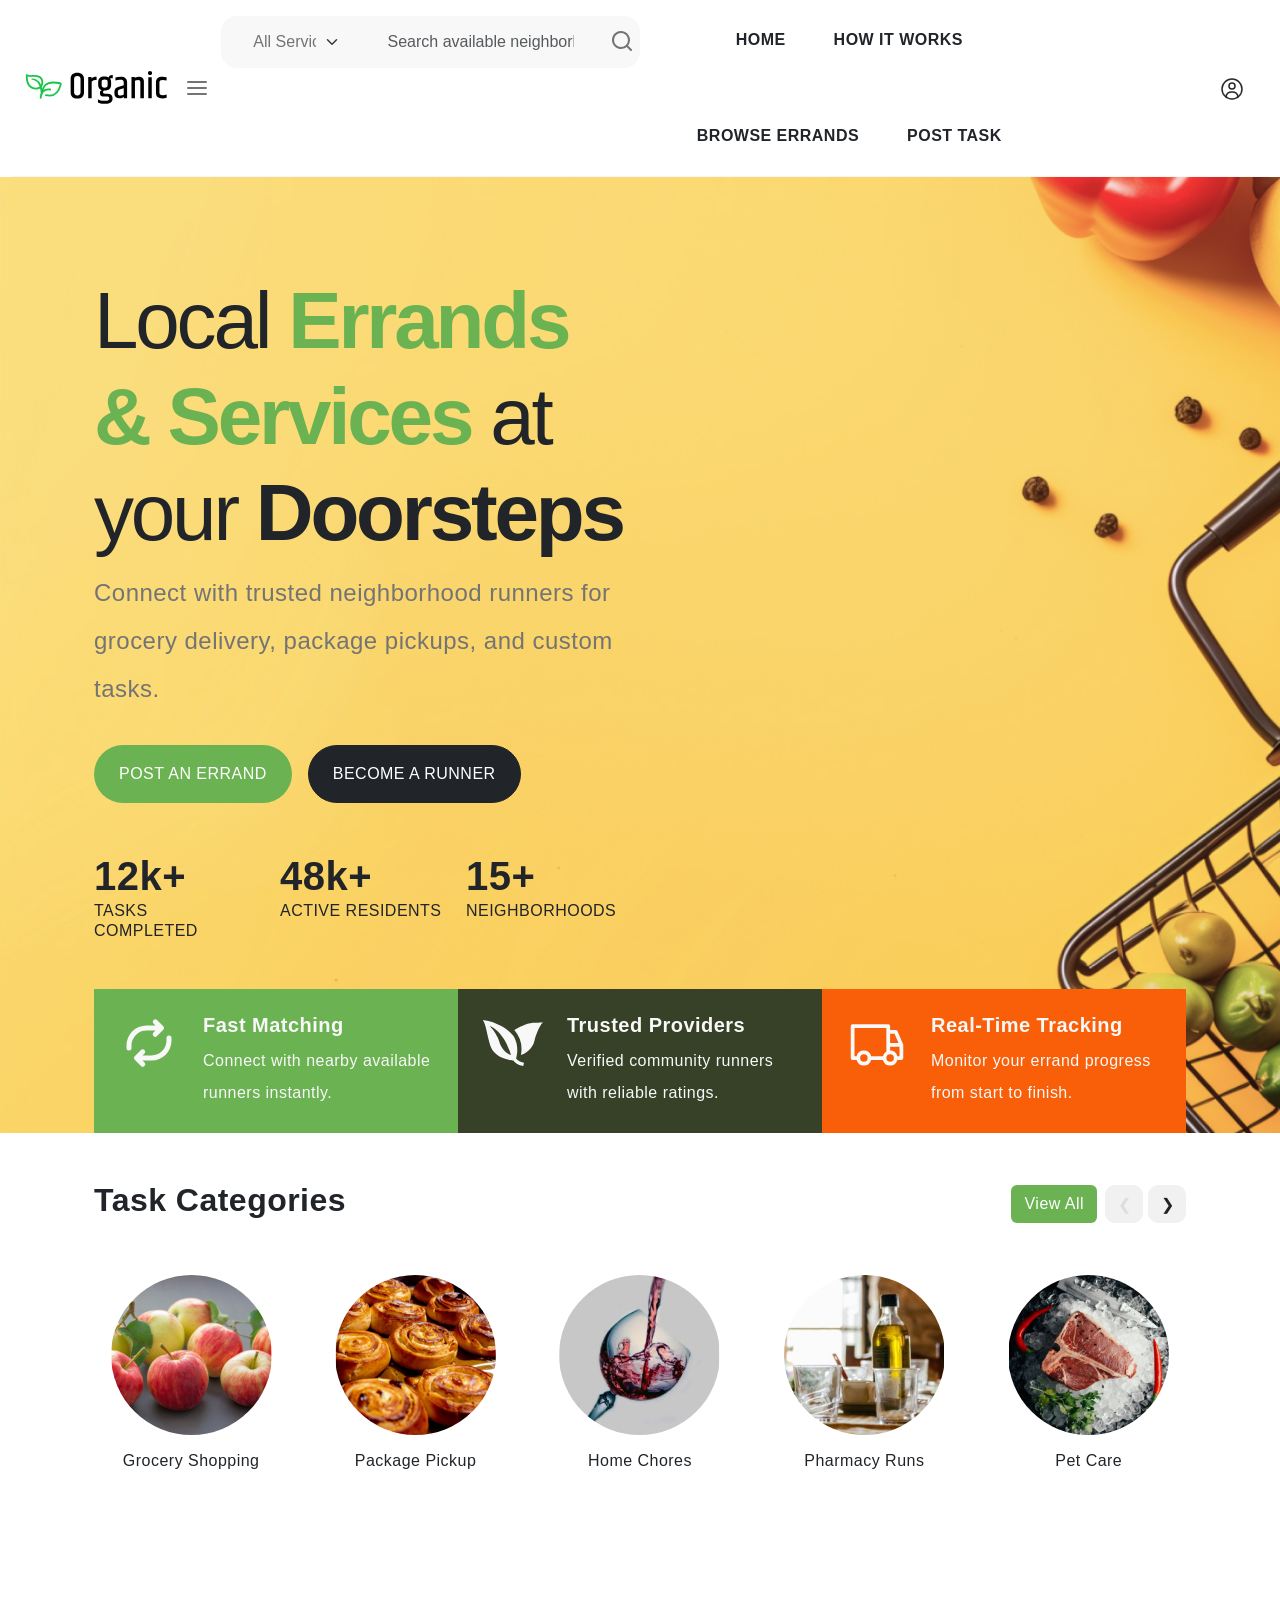
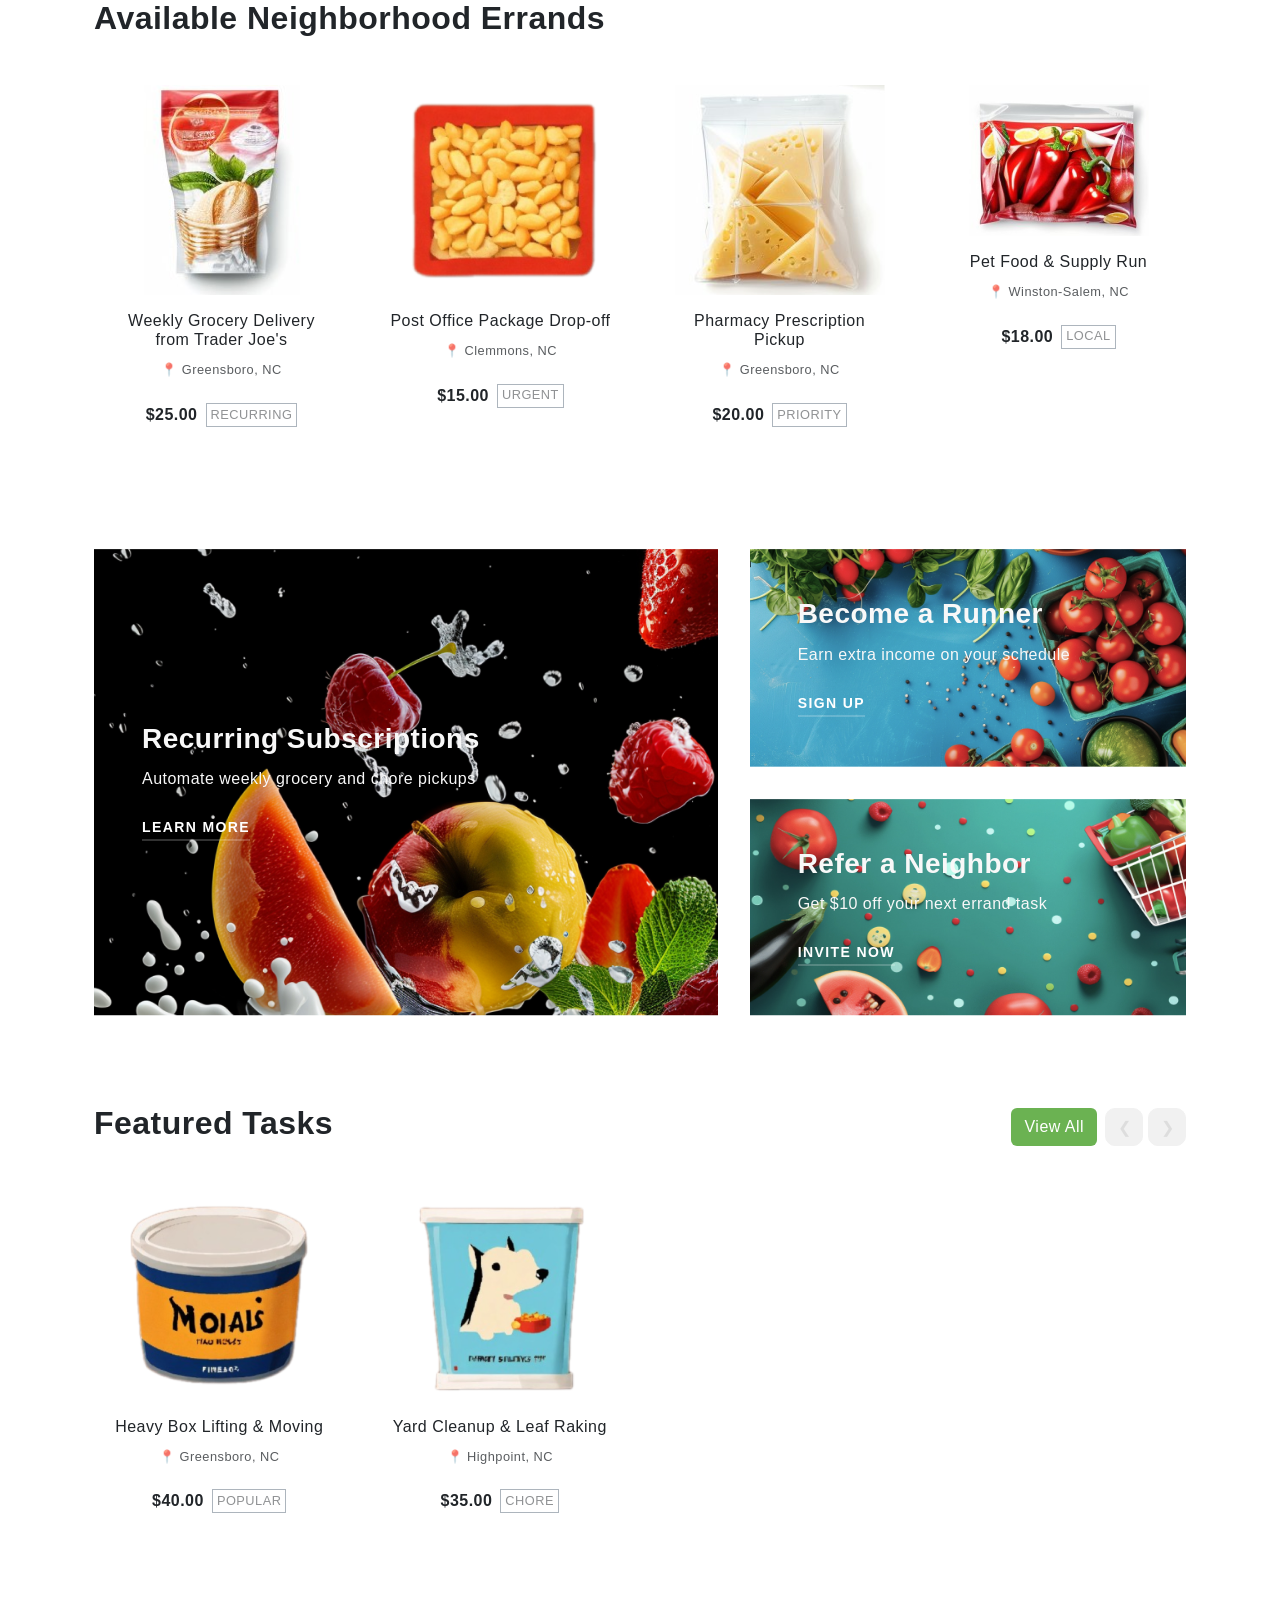
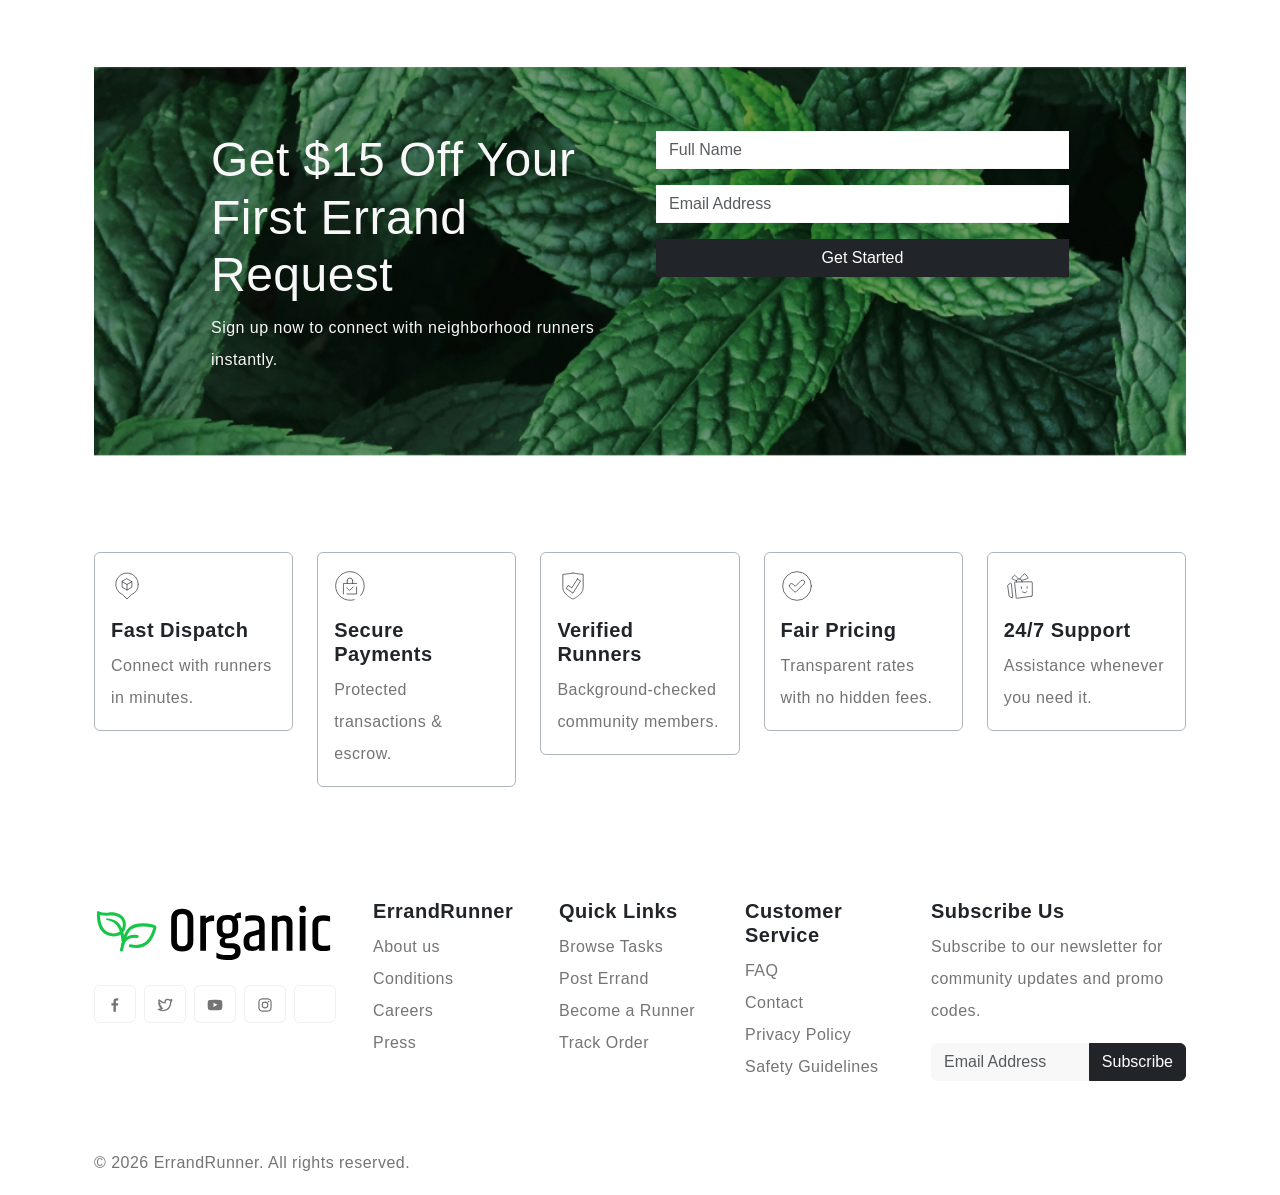
==== commit ae2d70d5: "added customer-request.html and edited ErrandRunnerSRS page" ====
--- a/high-fidelity-prototype/organic-1.0.0/index.html
+++ b/high-fidelity-prototype/organic-1.0.0/index.html
@@ -758,7 +758,6 @@
             <p>© 2026 ErrandRunner. All rights reserved.</p>
           </div>
           <div class="col-md-6 credit-link text-start text-md-end">
-            <p>HTML Template by <a href="https://templatesjungle.com/">TemplatesJungle</a> Distributed By <a href="https://themewagon.com">ThemeWagon</a> </p>
           </div>
         </div>
       </div>
